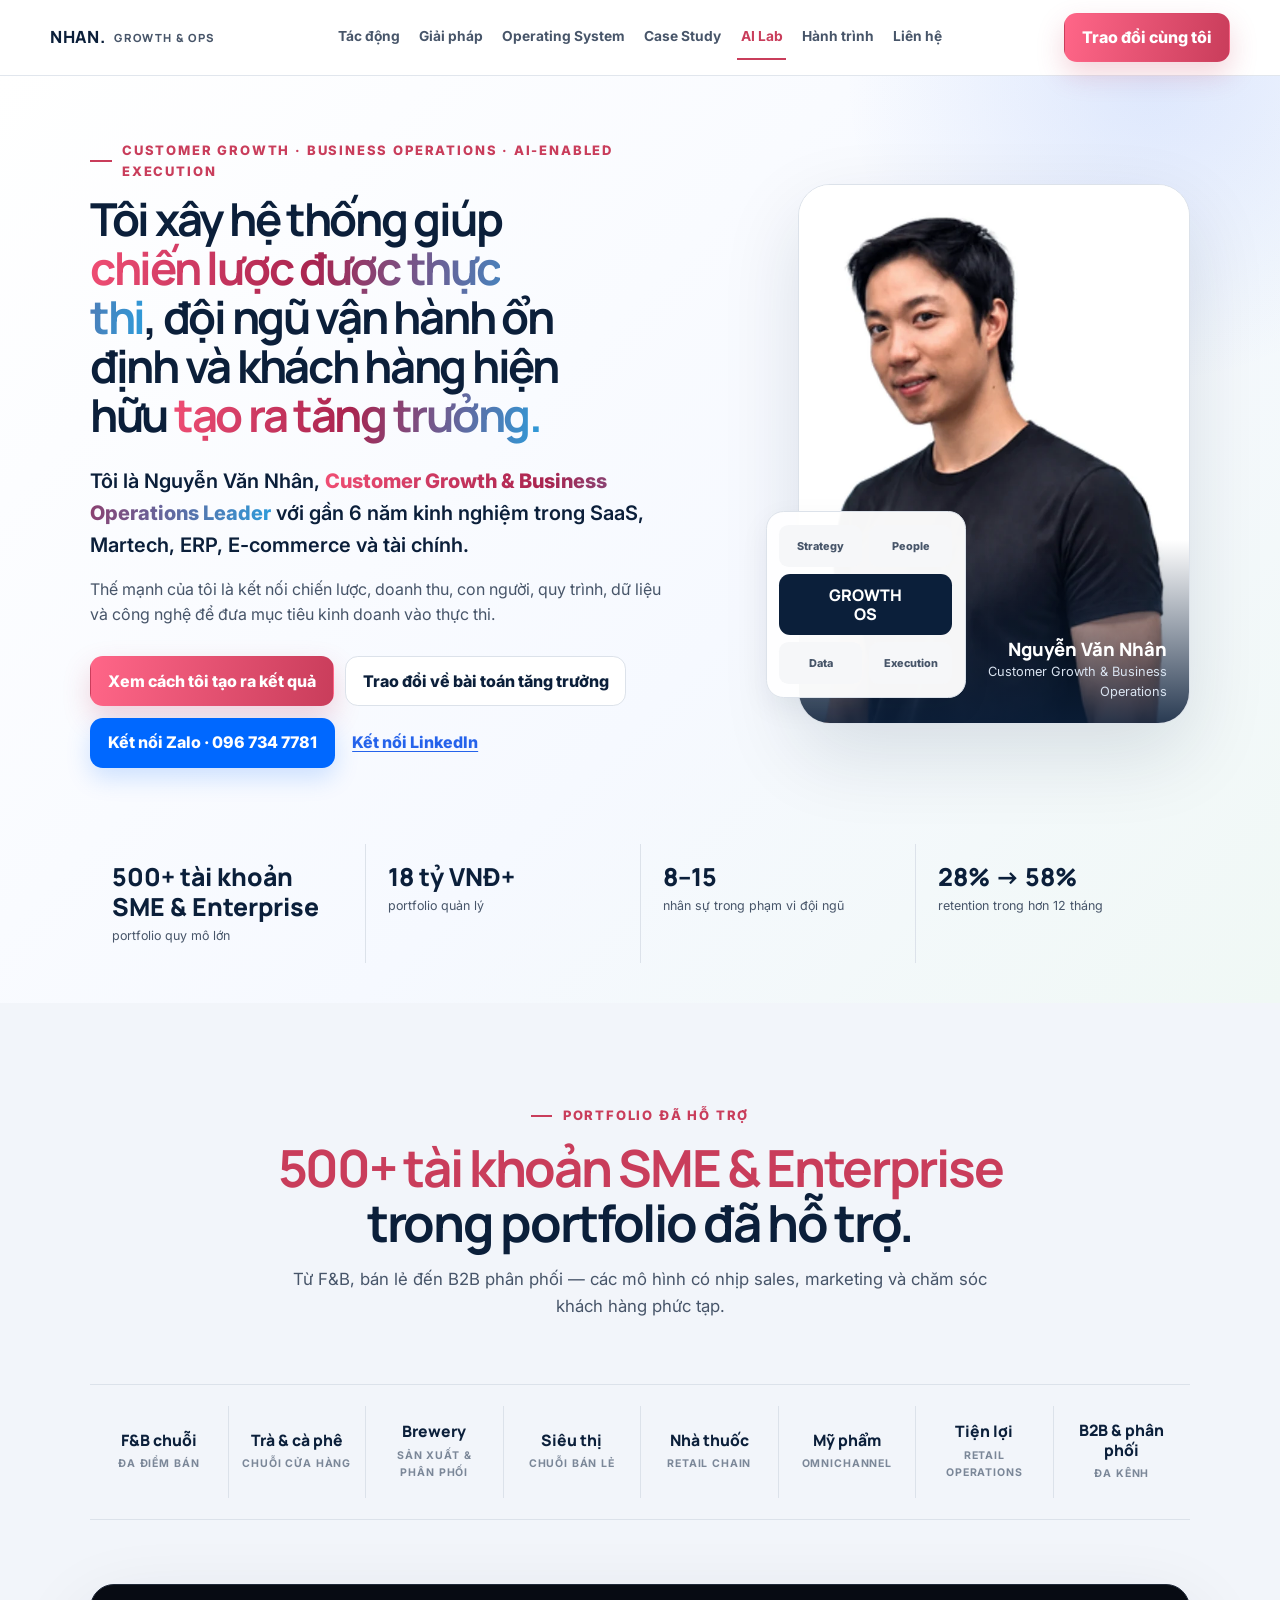
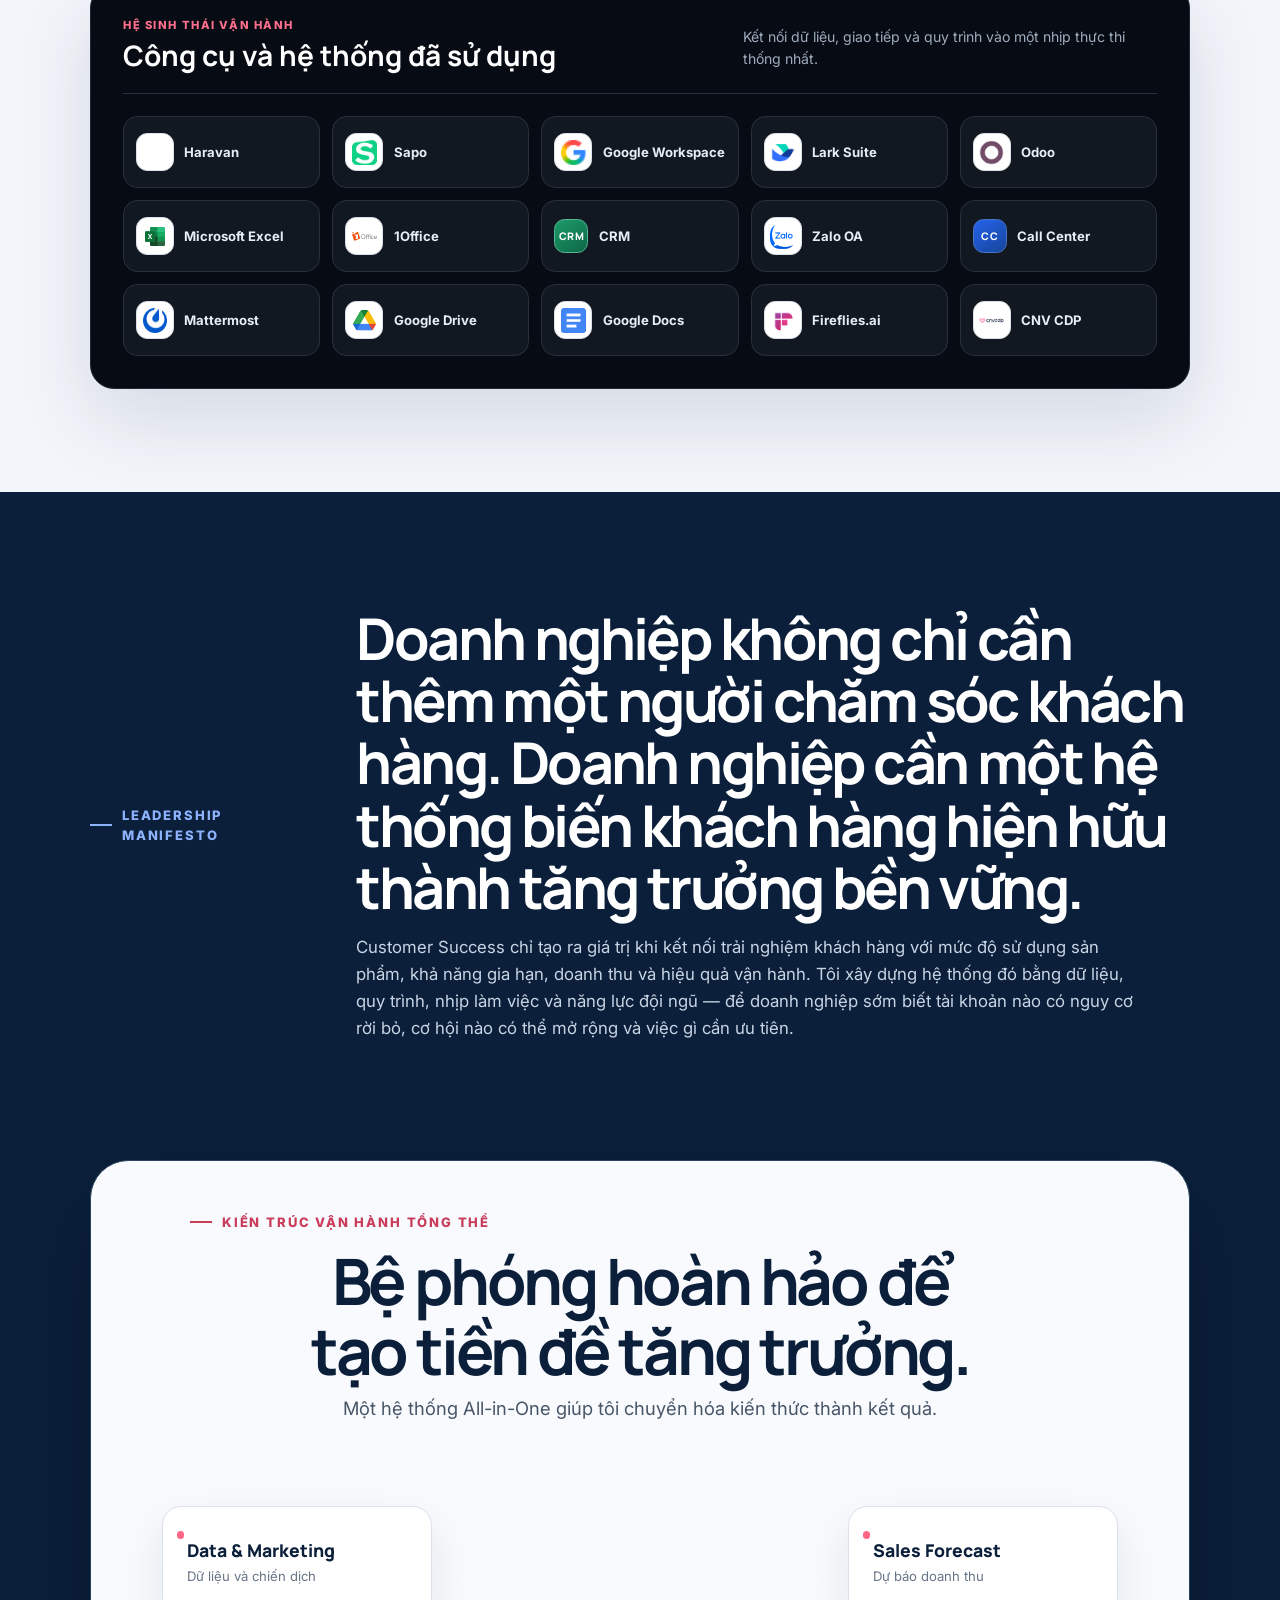
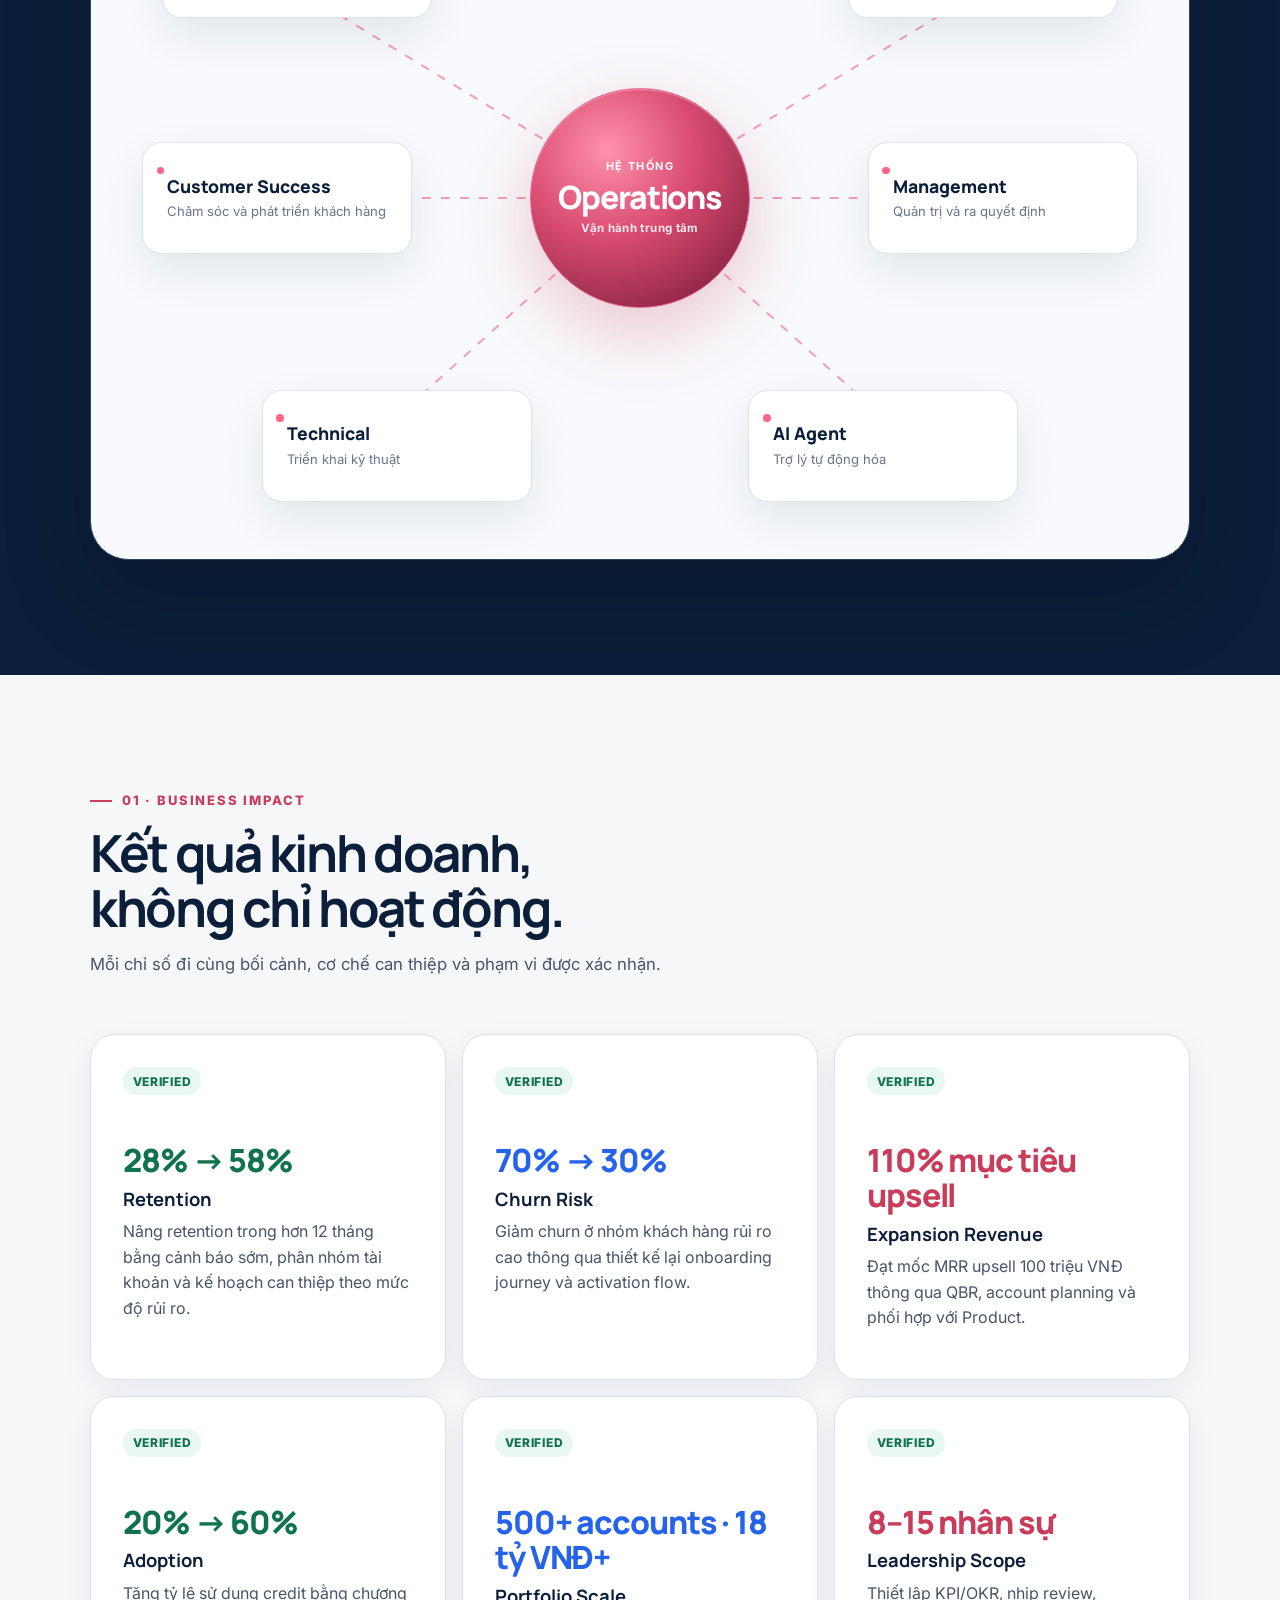
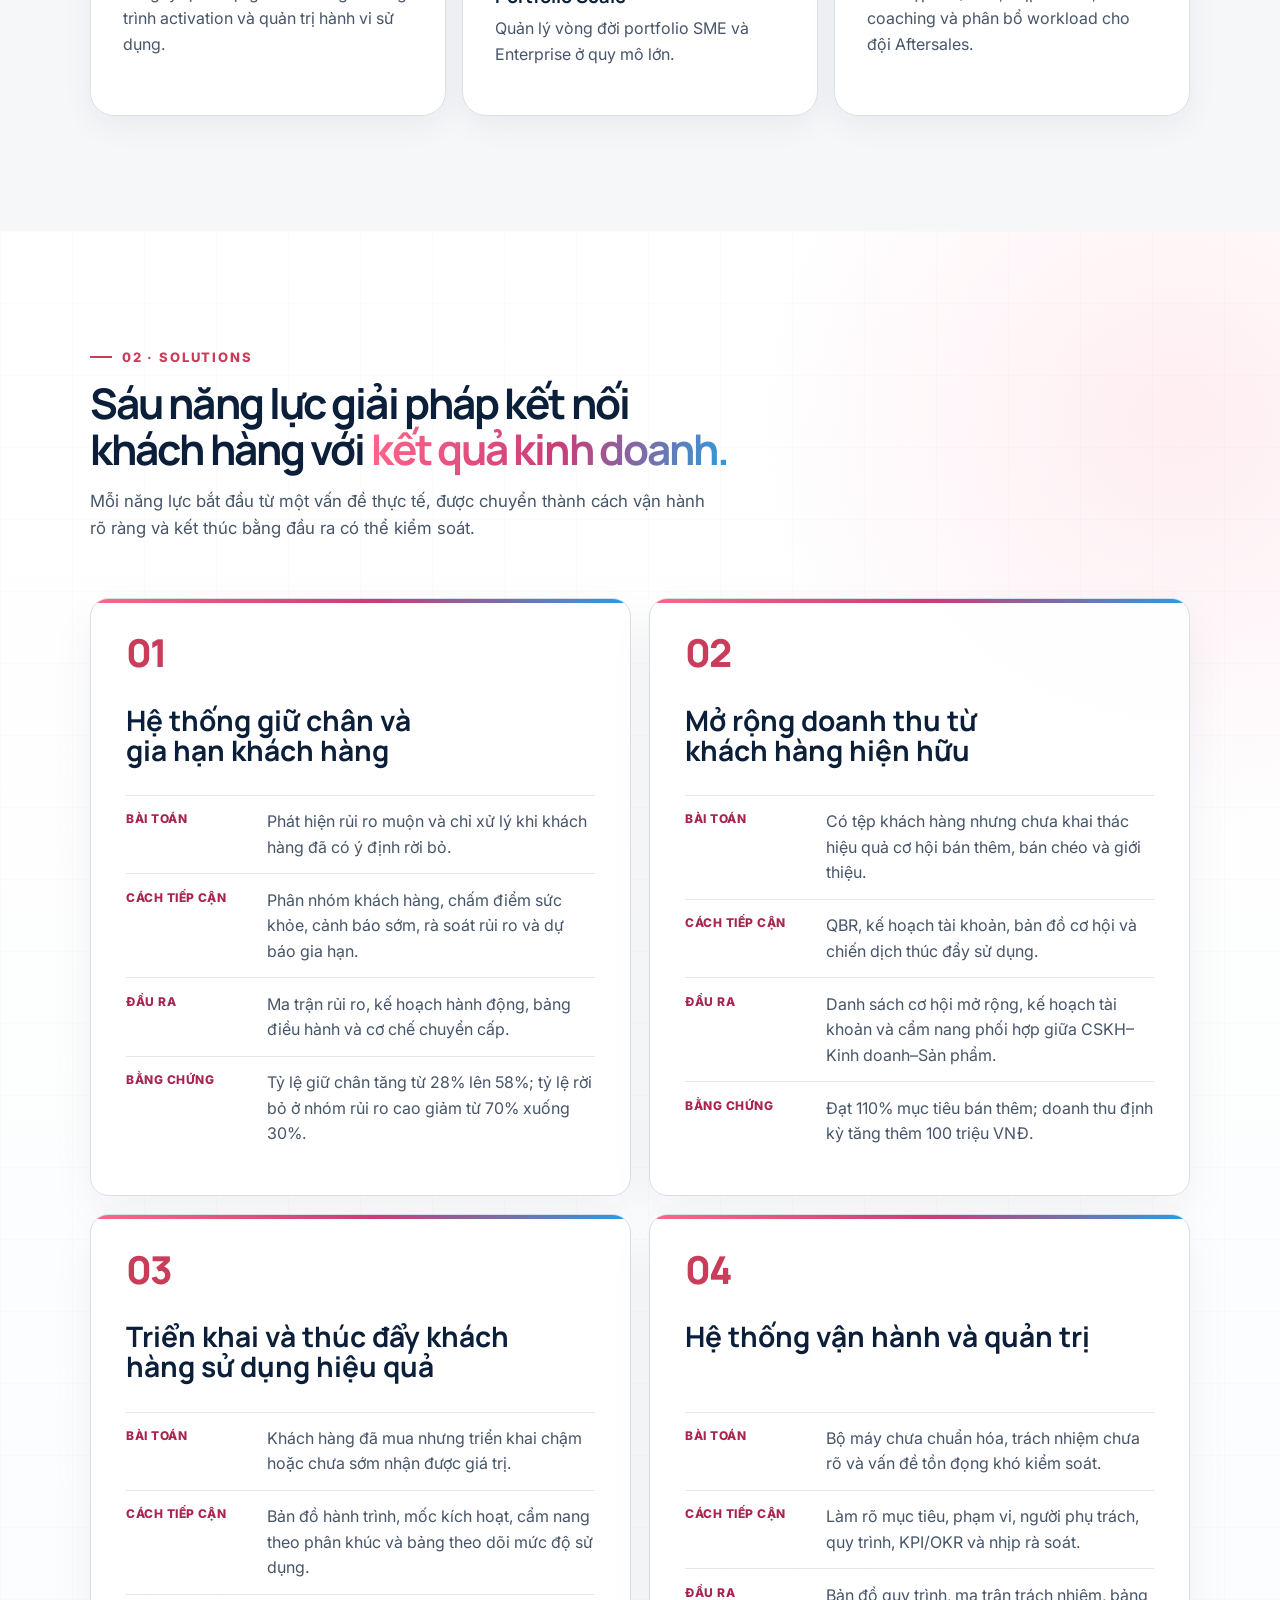
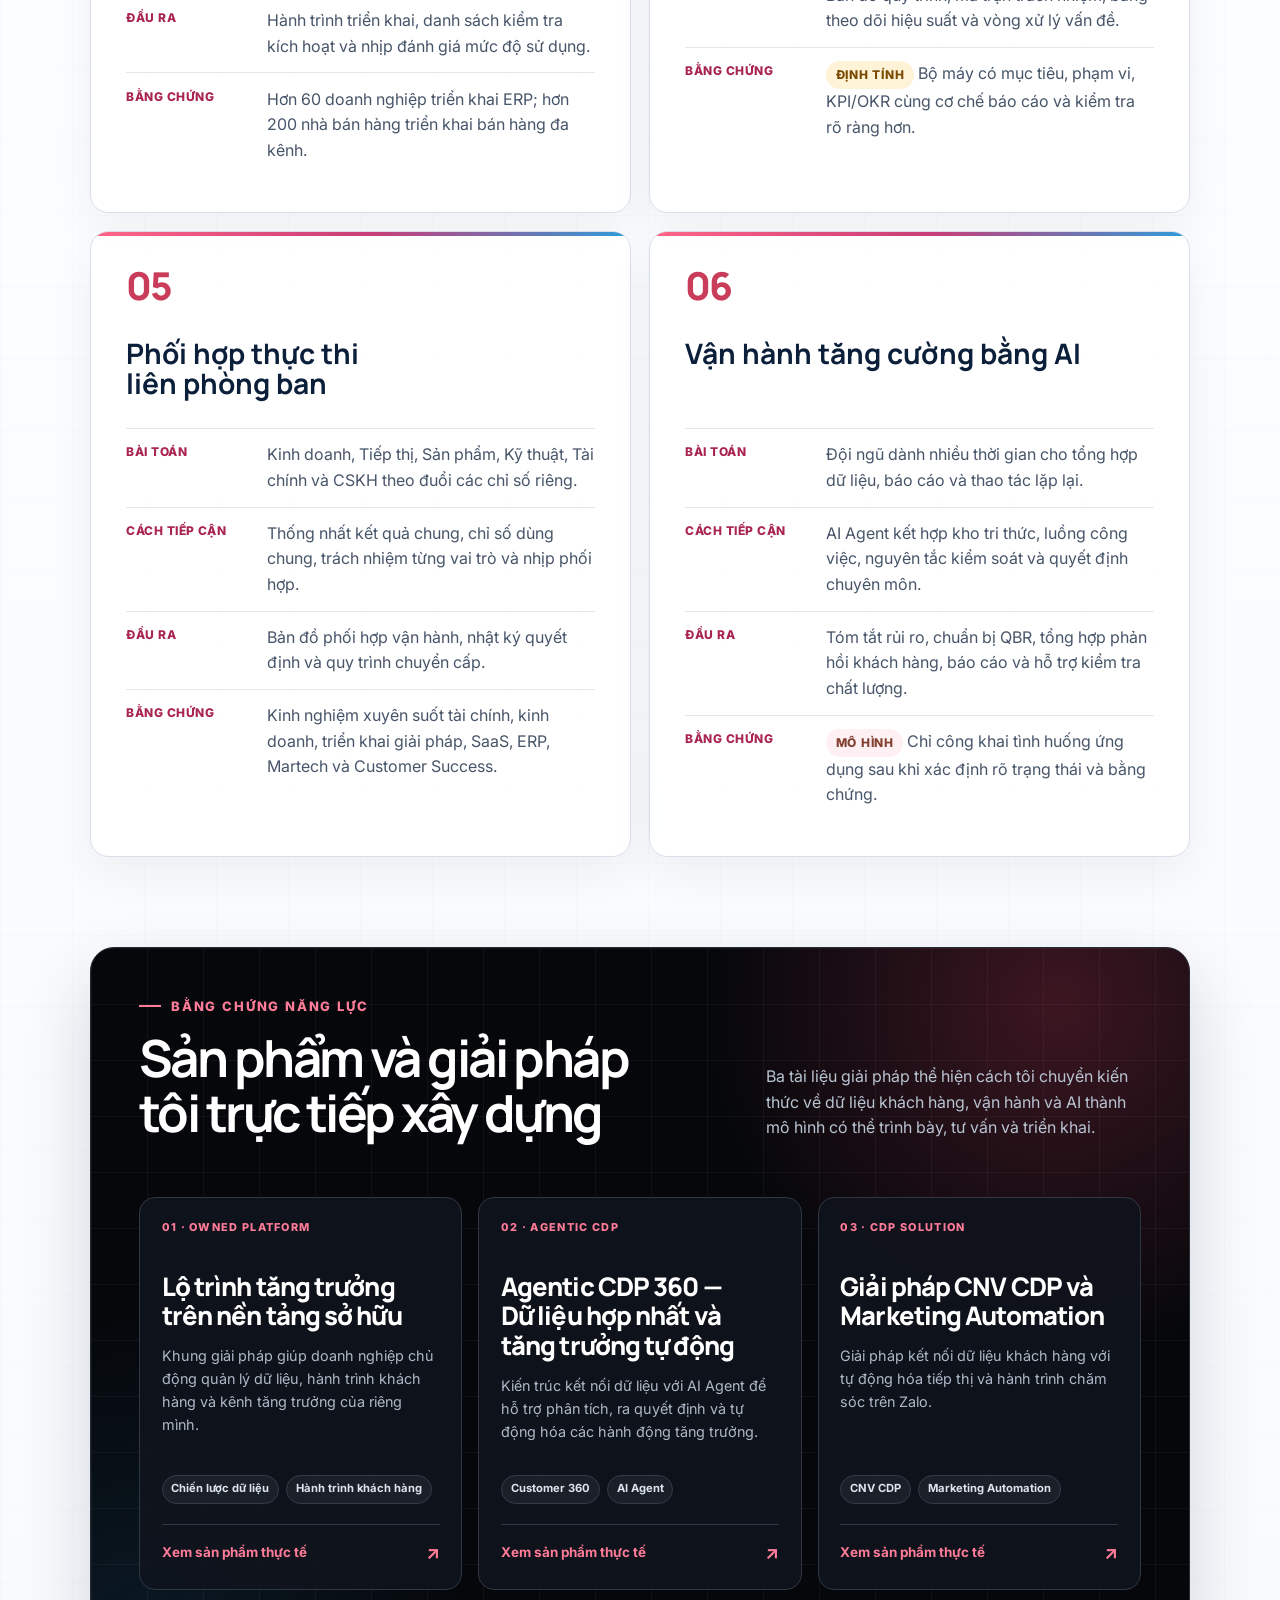
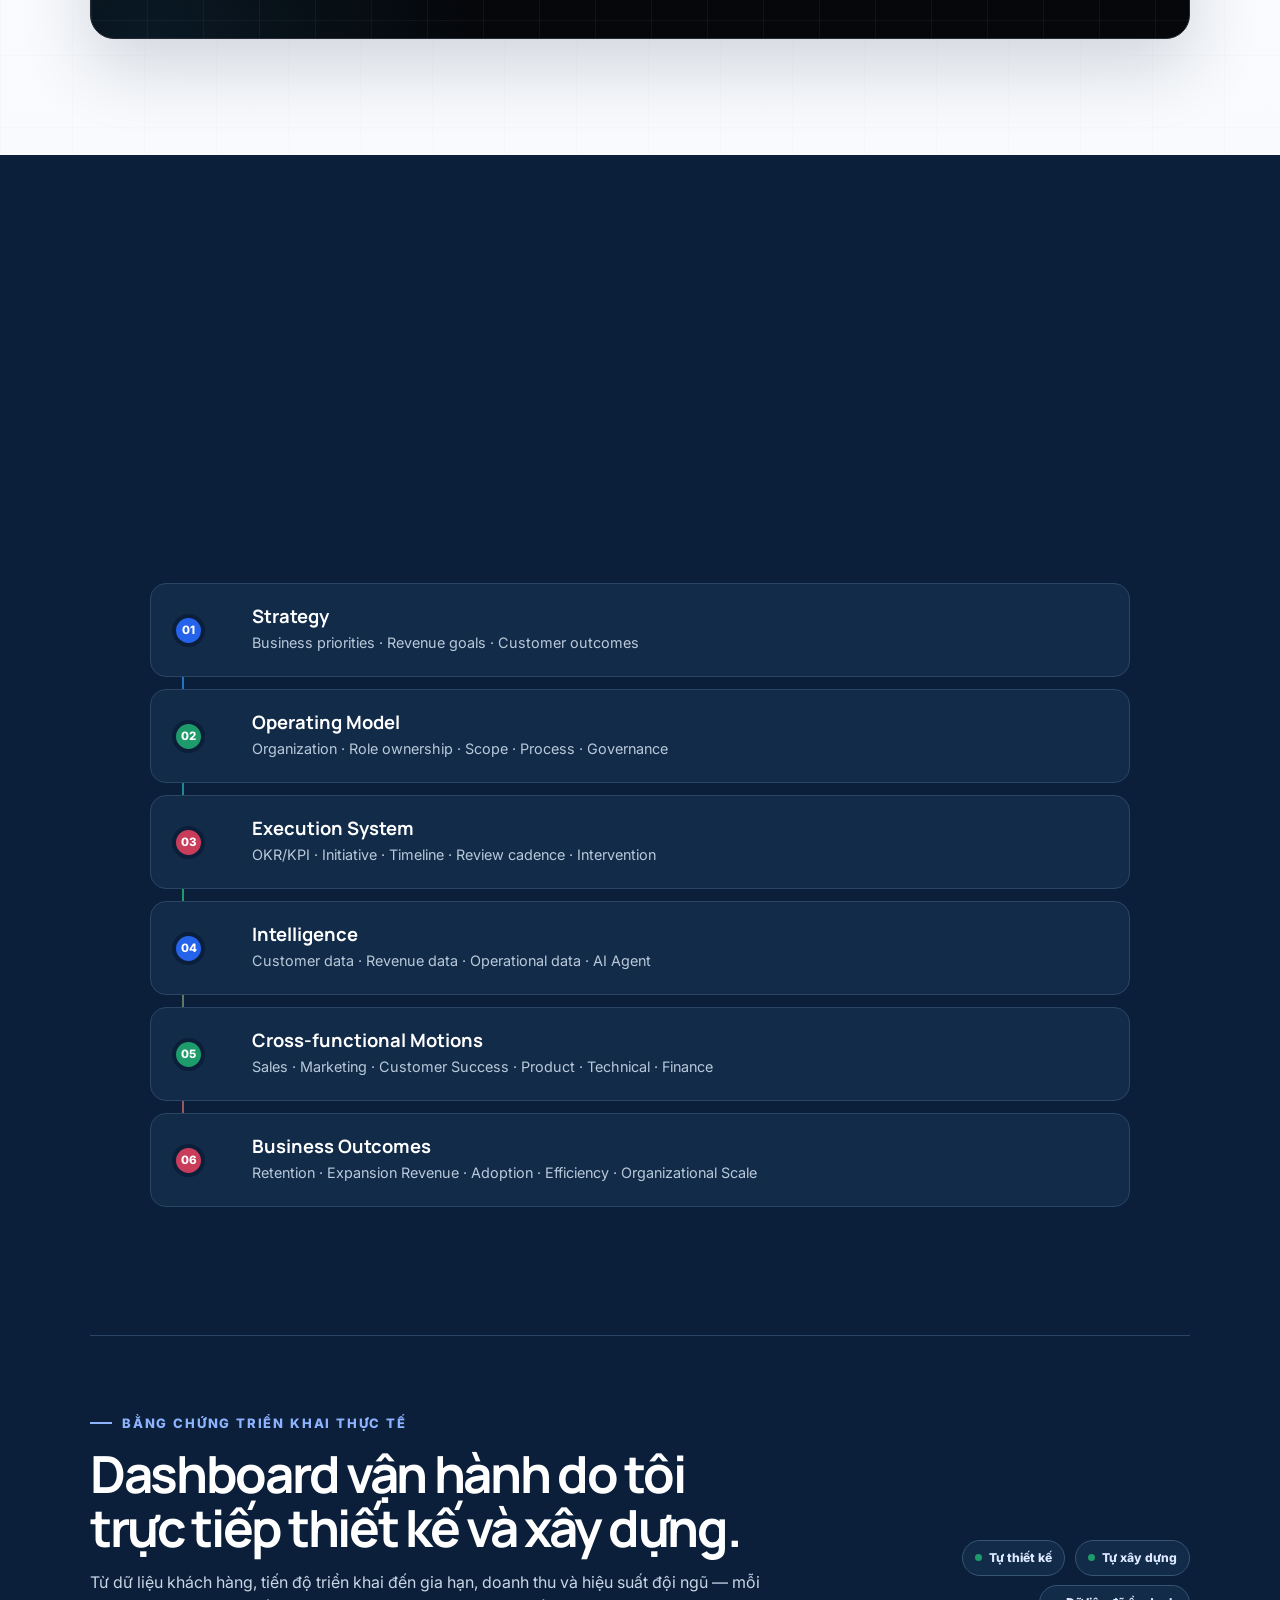
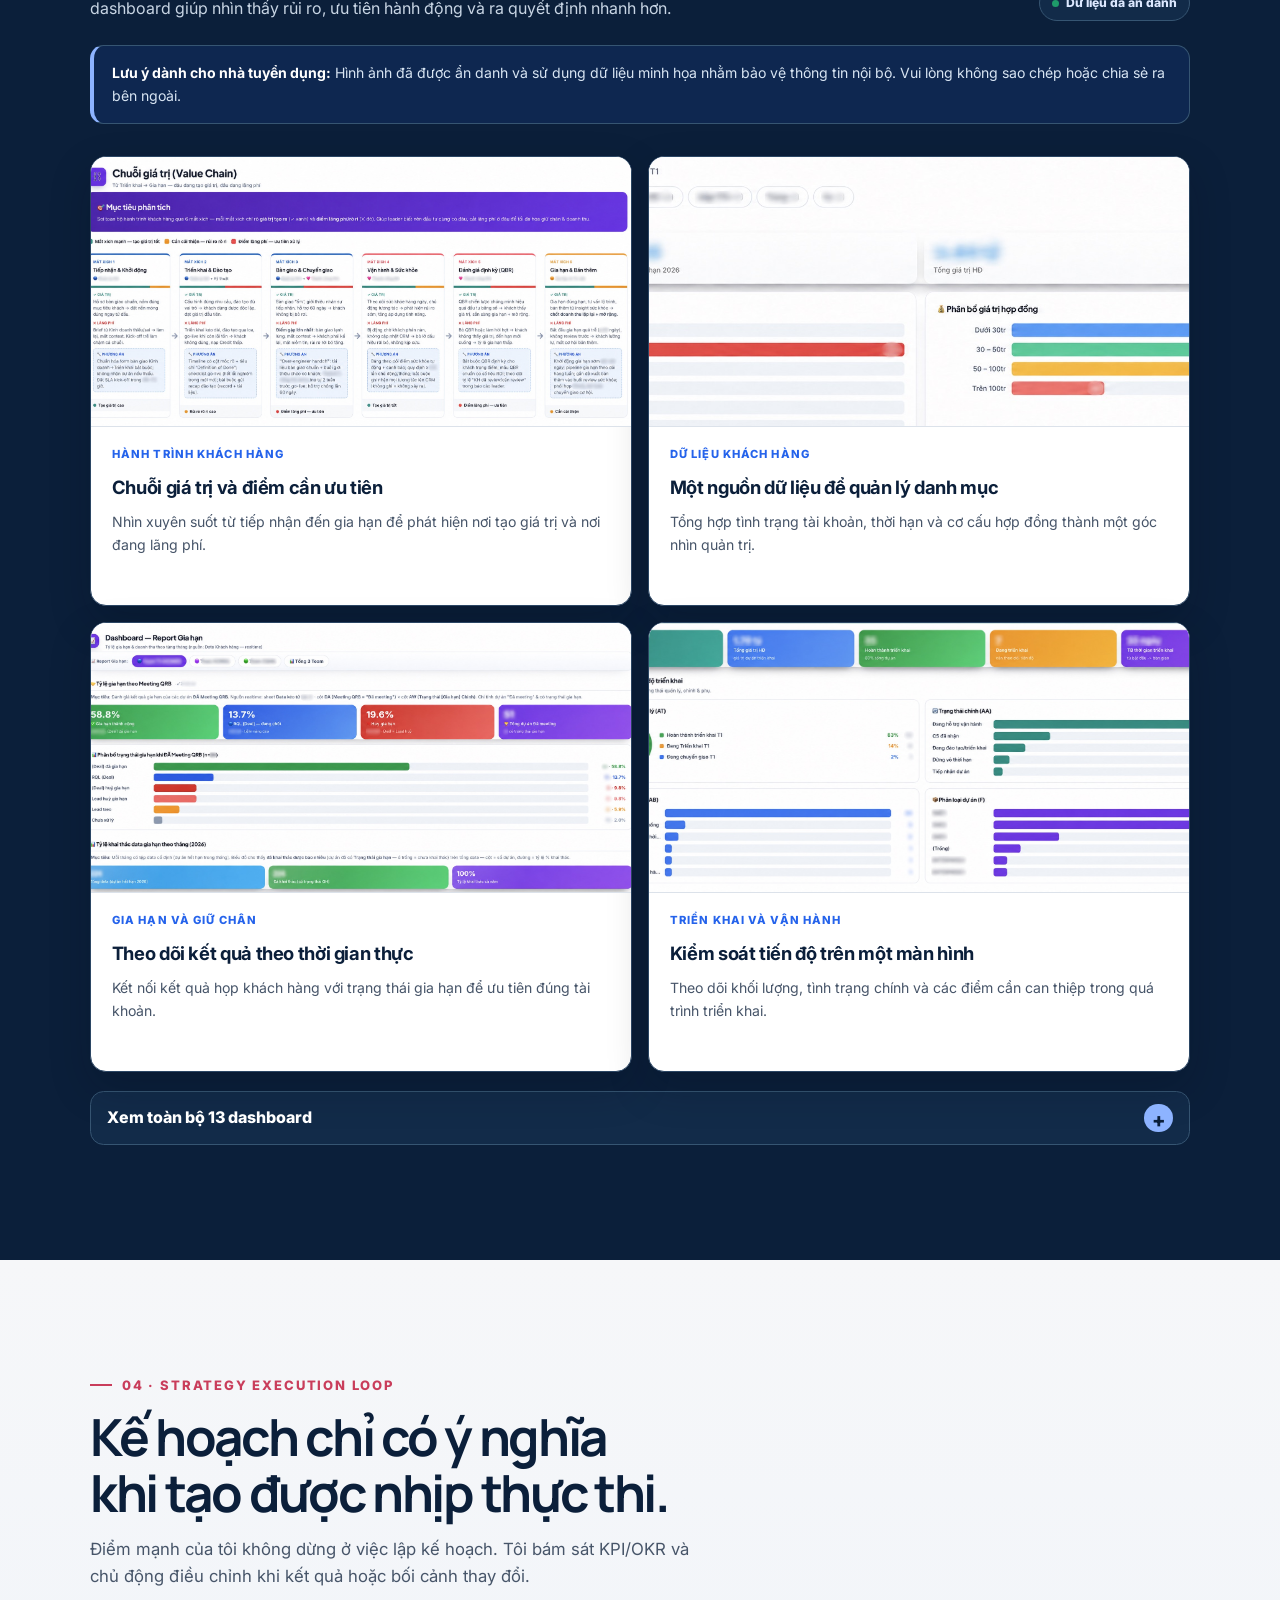
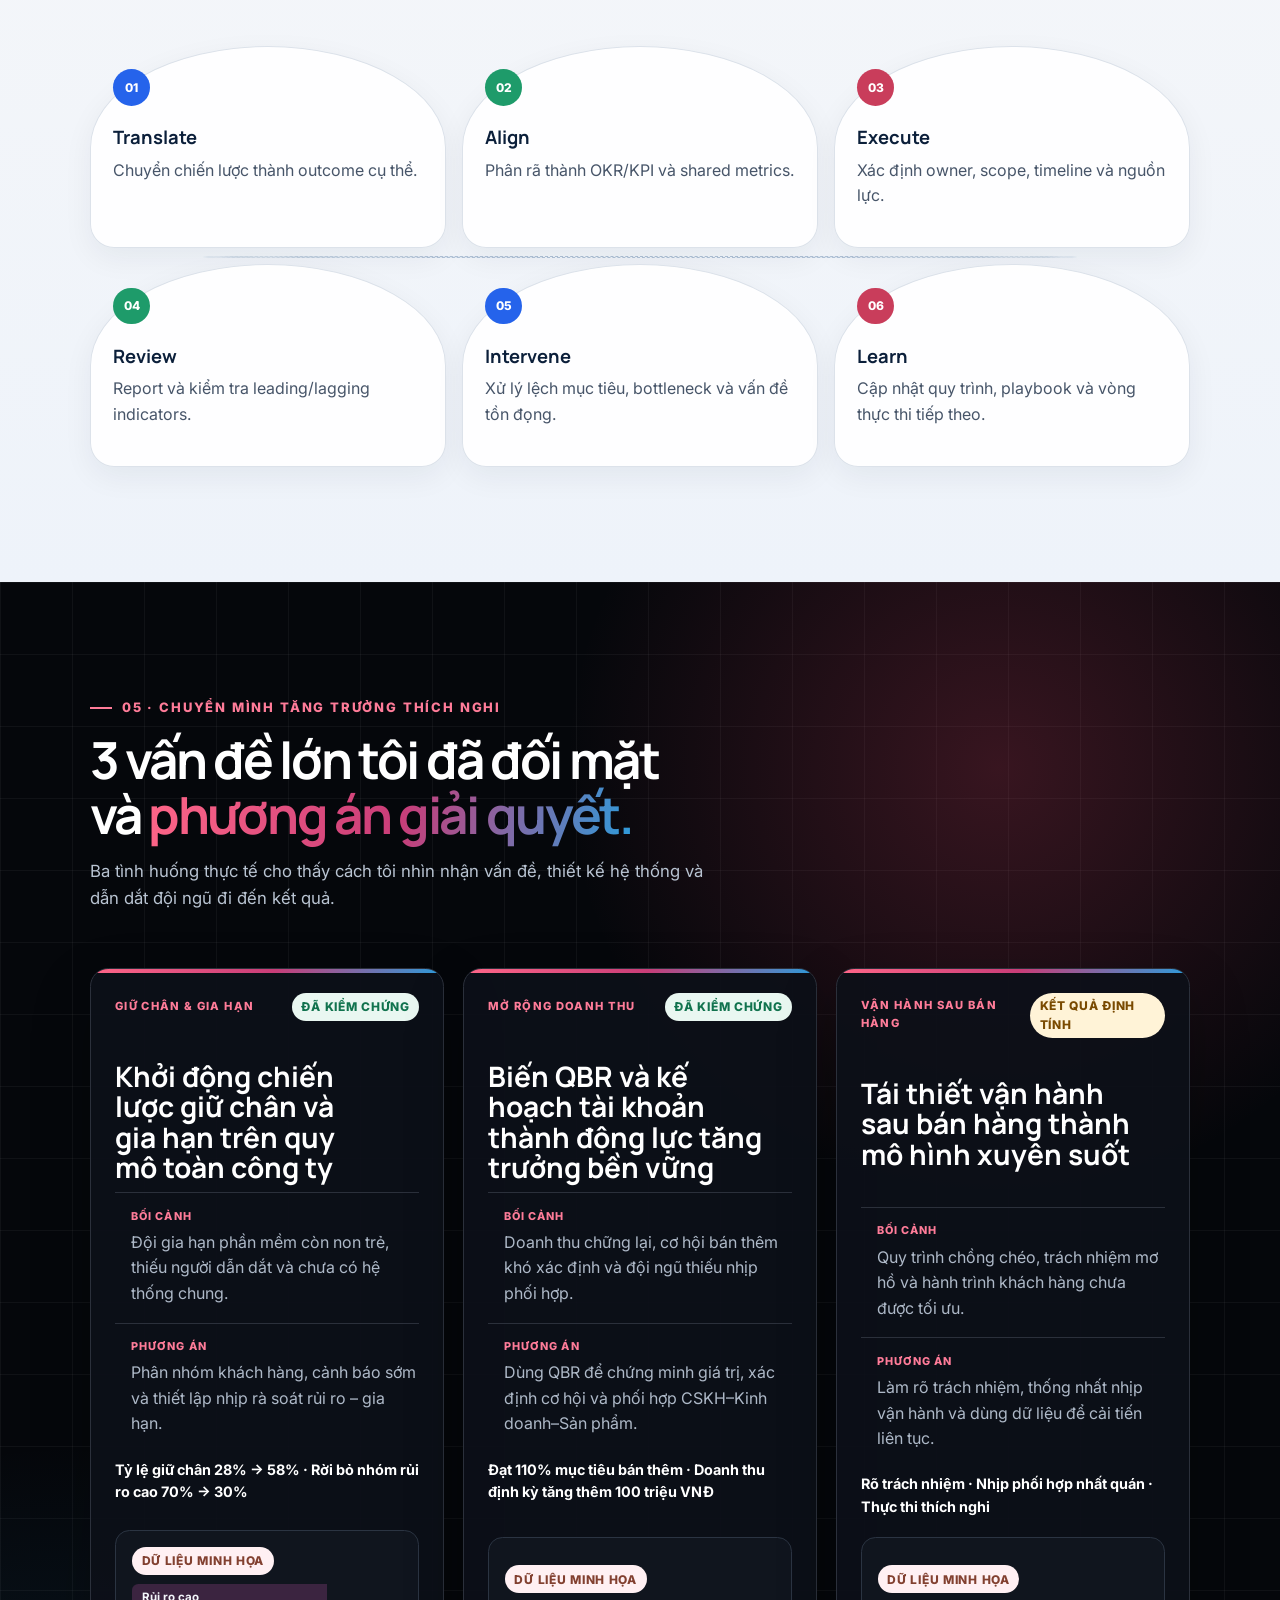
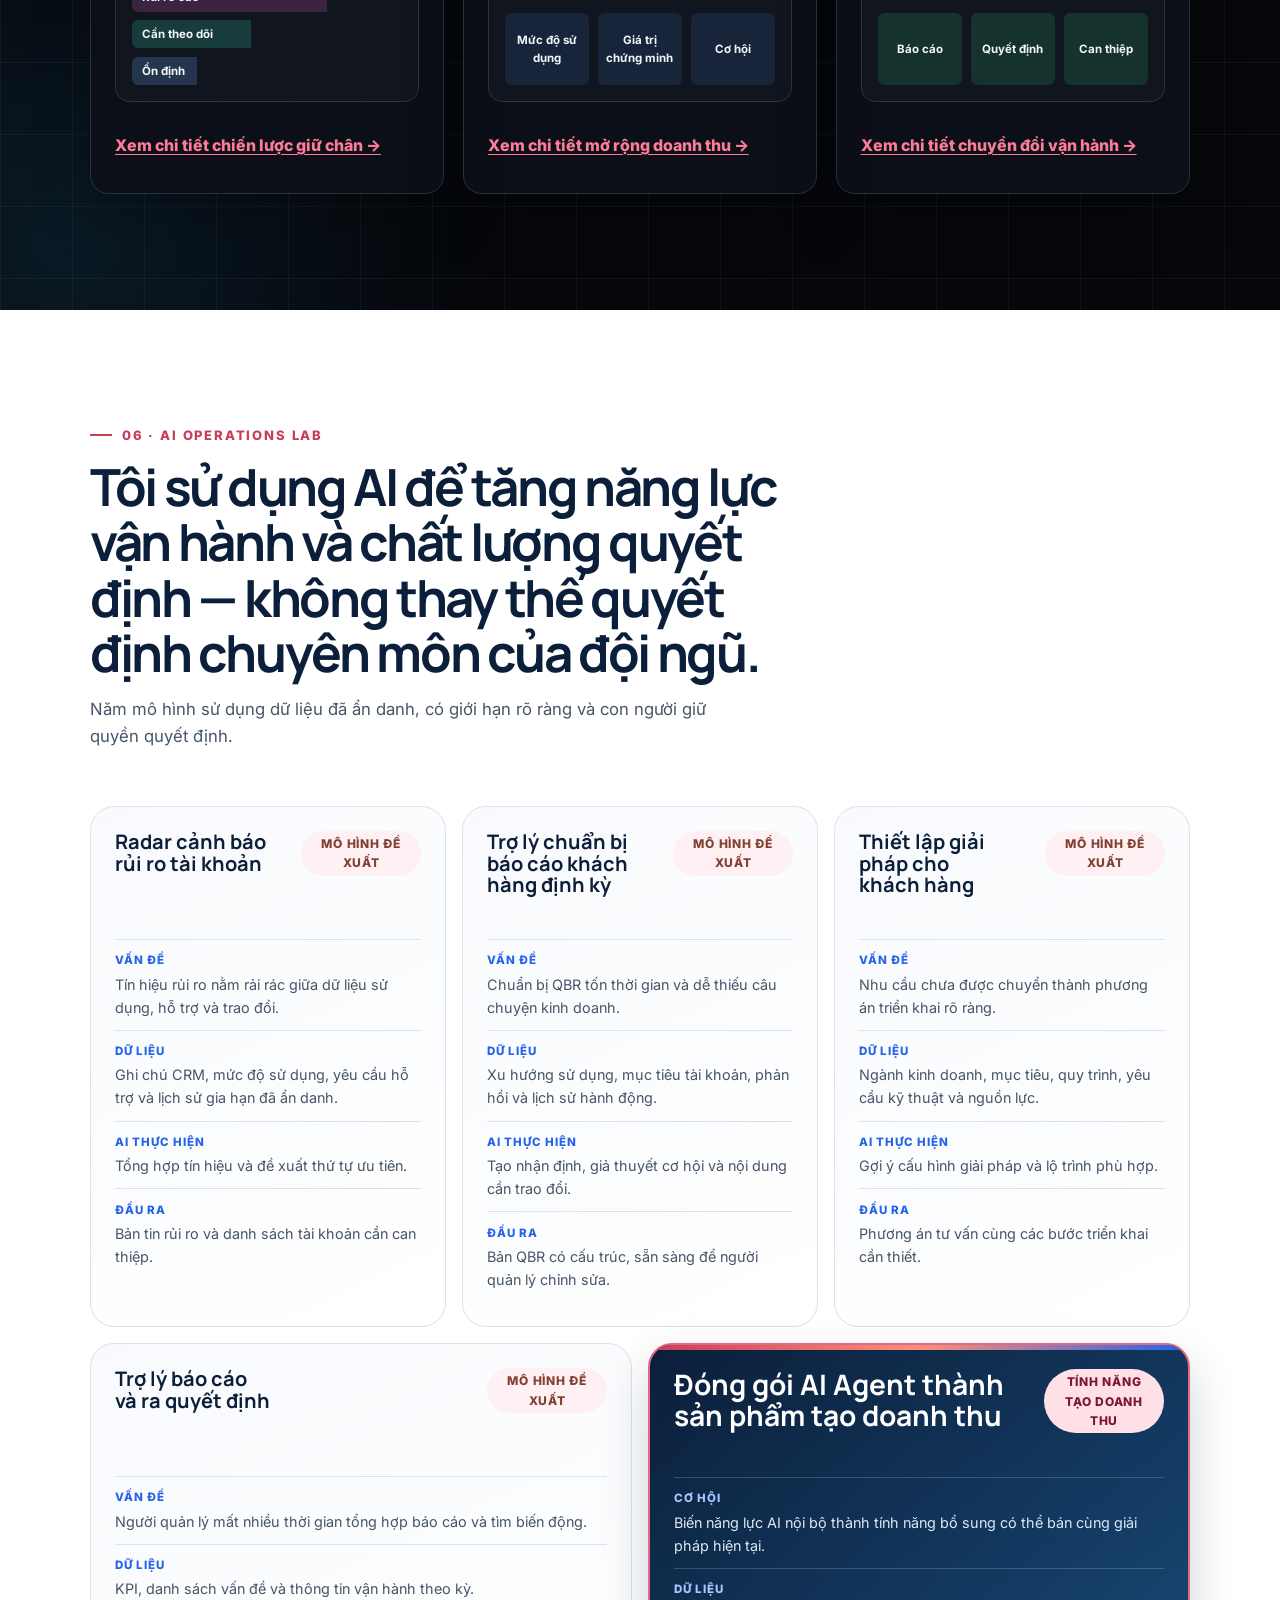
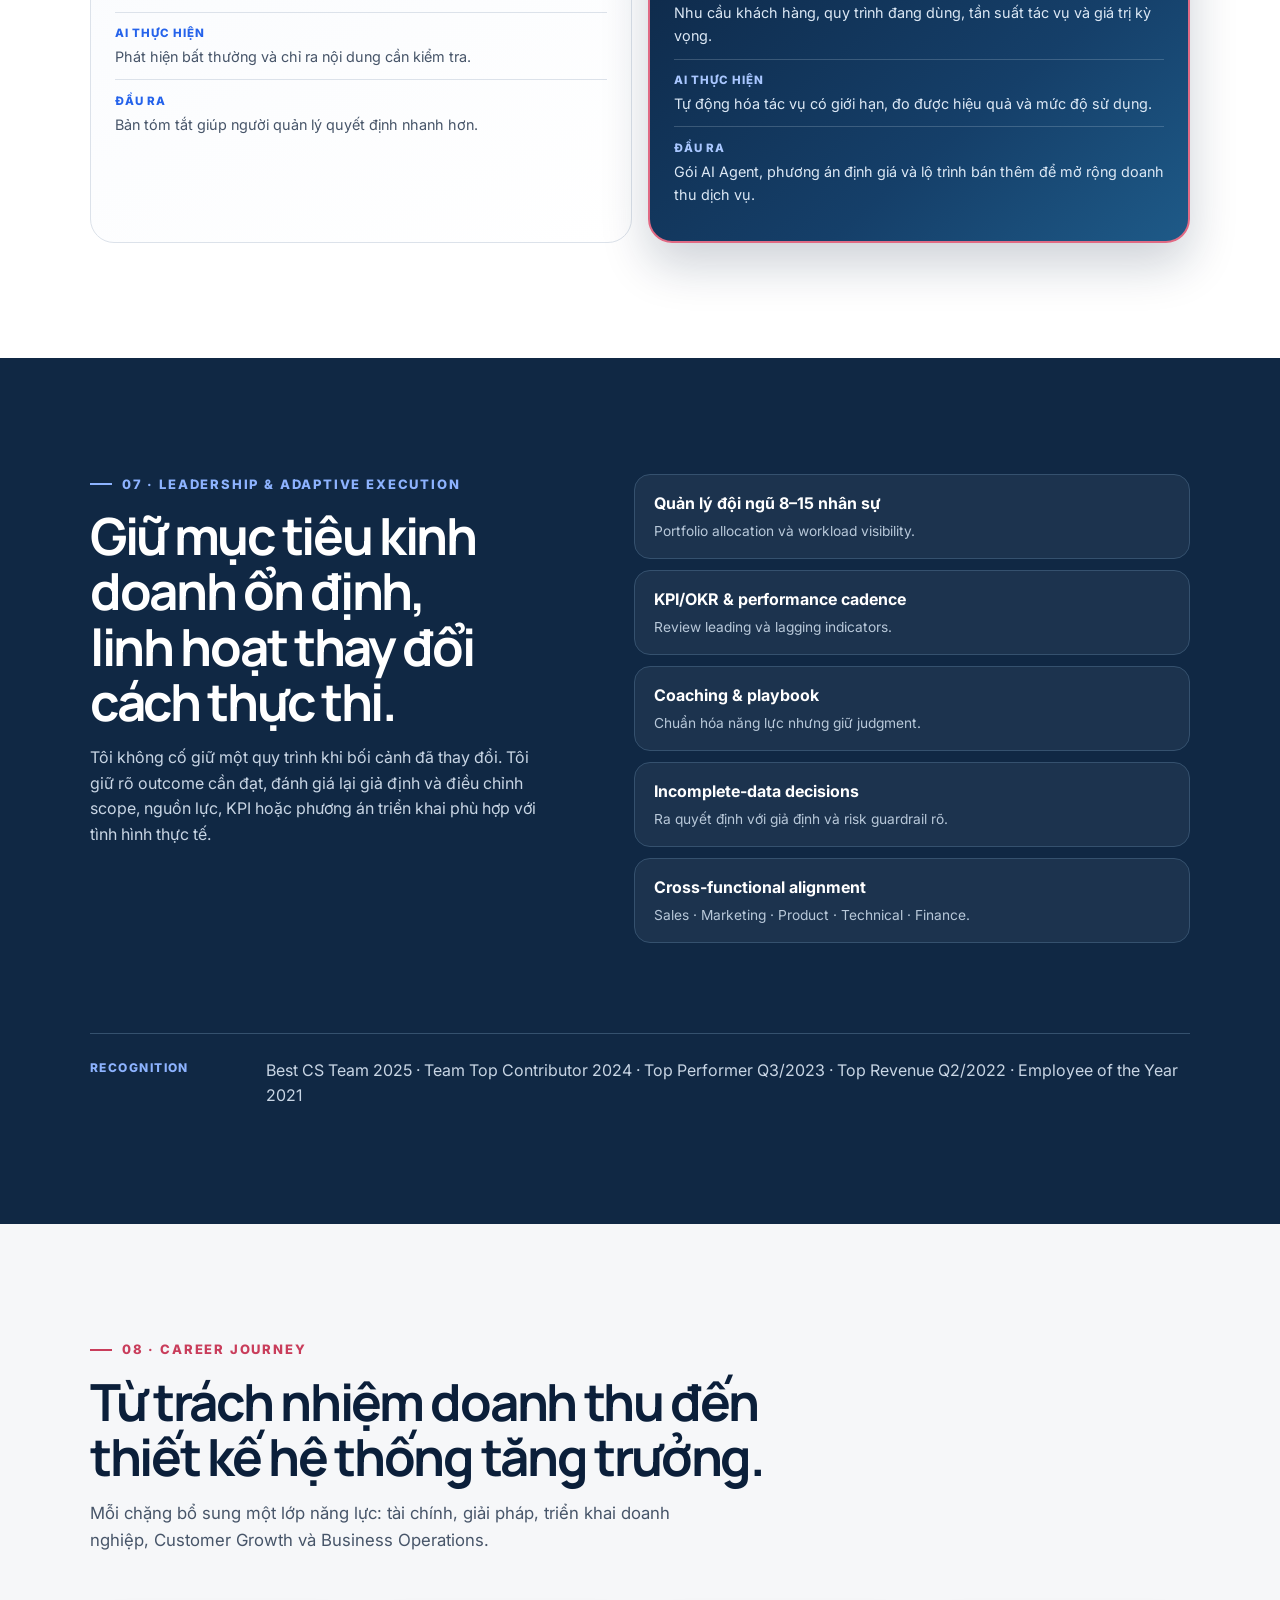
==== index.html @ acca244f "feat: add authored solution proof links" ====
<!doctype html>
<html lang="vi">
  <head>
    <meta charset="utf-8">
    <meta name="viewport" content="width=device-width, initial-scale=1">
    <meta name="description" content="Portfolio của Nguyễn Văn Nhân — Customer Growth &amp; Business Operations Leader với kinh nghiệm xây hệ thống retention, expansion revenue, Customer Success Operations và AI-enabled execution.">
    <link rel="canonical" href="/">
    <meta property="og:type" content="website">
    <meta property="og:locale" content="vi_VN">
    <meta property="og:title" content="Nguyễn Văn Nhân | Customer Growth &amp; Business Operations Leader">
    <meta property="og:description" content="Customer Growth, retention, expansion revenue, Business Operations và AI-enabled execution.">
    <meta property="og:url" content="/">
    <meta property="og:image" content="/assets/images/og-portfolio.png">
    <meta name="twitter:card" content="summary_large_image">
    <title>Nguyễn Văn Nhân | Customer Growth &amp; Business Operations Leader</title>
    <link rel="icon" href="assets/images/favicon.svg" type="image/svg+xml">
    <link rel="stylesheet" href="assets/css/styles.css">
  </head>
  <body>
    <a class="skip-link" href="#main-content">Bỏ qua điều hướng</a>
    <header class="site-header">
      <a class="wordmark" href="#hero" aria-label="Nguyễn Văn Nhân — về đầu trang">NHAN.<span>GROWTH &amp; OPS</span></a>
      <details class="nav-disclosure" open data-nav-disclosure>
        <summary data-menu-toggle>Menu</summary>
        <nav id="primary-navigation" data-primary-nav aria-label="Điều hướng chính">
          <a data-section-link href="#impact">Tác động</a>
          <a data-section-link href="#solutions">Giải pháp</a>
          <a data-section-link href="#operating-system">Operating System</a>
          <a data-section-link href="#case-studies">Case Study</a>
          <a data-section-link href="#ai-lab">AI Lab</a>
          <a data-section-link href="#experience">Hành trình</a>
          <a data-section-link href="#contact">Liên hệ</a>
        </nav>
      </details>
      <a class="header-cta" href="#contact">Trao đổi cùng tôi</a>
    </header>

    <main id="main-content">
      <section id="hero" class="hero" aria-labelledby="hero-title">
        <div class="section-shell hero-grid">
          <div class="hero-copy">
            <p class="eyebrow">CUSTOMER GROWTH · BUSINESS OPERATIONS · AI-ENABLED EXECUTION</p>
            <h1 id="hero-title">Tôi xây hệ thống giúp <span class="hero-gradient">chiến lược được thực thi</span>, đội ngũ vận hành ổn định và khách hàng hiện hữu <span class="hero-gradient">tạo ra tăng trưởng.</span></h1>
            <p class="hero-lede">Tôi là Nguyễn Văn Nhân, <span class="hero-gradient">Customer Growth &amp; Business Operations Leader</span> với gần 6 năm kinh nghiệm trong SaaS, Martech, ERP, E-commerce và tài chính.</p>
            <p>Thế mạnh của tôi là kết nối chiến lược, doanh thu, con người, quy trình, dữ liệu và công nghệ để đưa mục tiêu kinh doanh vào thực thi.</p>
            <div class="hero-actions" aria-label="Hành động chính">
              <a class="button button-primary" href="#impact">Xem cách tôi tạo ra kết quả</a>
              <a class="button button-secondary" href="#contact">Trao đổi về bài toán tăng trưởng</a>
              <a class="button button-zalo" href="https://zalo.me/0967347781">Kết nối Zalo · 096 734 7781</a>
              <a class="text-link" href="https://www.linkedin.com/in/nguyenvannhan/">Kết nối LinkedIn</a>
            </div>
          </div>
          <div class="hero-visual">
            <div class="portrait-frame">
              <img src="assets/images/nguyen-van-nhan.webp" width="720" height="900" alt="Nguyễn Văn Nhân, Customer Growth &amp; Business Operations Leader">
              <p><strong>Nguyễn Văn Nhân</strong><span>Customer Growth &amp; Business Operations</span></p>
            </div>
            <div class="hero-model" role="img" aria-label="Mô hình kết nối chiến lược, con người, dữ liệu và tăng trưởng">
              <span>Strategy</span><span>People</span><strong>GROWTH<br>OS</strong><span>Data</span><span>Execution</span>
            </div>
          </div>
        </div>
        <div class="proof-strip section-shell" aria-label="Quy mô và kết quả nổi bật">
          <p><strong>500+ tài khoản SME &amp; Enterprise</strong><span>portfolio quy mô lớn</span></p>
          <p><strong>18 tỷ VNĐ+</strong><span>portfolio quản lý</span></p>
          <p><strong>8–15</strong><span>nhân sự trong phạm vi đội ngũ</span></p>
          <p><strong>28% → 58%</strong><span>retention trong hơn 12 tháng</span></p>
        </div>
      </section>

      <section class="client-ecosystem" aria-labelledby="client-ecosystem-title">
        <div class="section-shell">
          <div class="client-proof reveal">
            <p class="eyebrow">PORTFOLIO ĐÃ HỖ TRỢ</p>
            <h2 id="client-ecosystem-title"><span>500+ tài khoản SME &amp; Enterprise</span> trong portfolio đã hỗ trợ.</h2>
            <p class="client-proof-copy">Từ F&amp;B, bán lẻ đến B2B phân phối — các mô hình có nhịp sales, marketing và chăm sóc khách hàng phức tạp.</p>
            <ul class="client-segments" aria-label="Các nhóm ngành trong phạm vi portfolio">
              <li class="client-segment"><strong>F&amp;B chuỗi</strong><span>Đa điểm bán</span></li>
              <li class="client-segment"><strong>Trà &amp; cà phê</strong><span>Chuỗi cửa hàng</span></li>
              <li class="client-segment"><strong>Brewery</strong><span>Sản xuất &amp; phân phối</span></li>
              <li class="client-segment"><strong>Siêu thị</strong><span>Chuỗi bán lẻ</span></li>
              <li class="client-segment"><strong>Nhà thuốc</strong><span>Retail chain</span></li>
              <li class="client-segment"><strong>Mỹ phẩm</strong><span>Omnichannel</span></li>
              <li class="client-segment"><strong>Tiện lợi</strong><span>Retail operations</span></li>
              <li class="client-segment"><strong>B2B &amp; phân phối</strong><span>Đa kênh</span></li>
            </ul>
          </div>

          <div class="tool-ecosystem reveal" aria-labelledby="tool-ecosystem-title">
            <div class="tool-heading">
              <div>
                <p class="tool-eyebrow">HỆ SINH THÁI VẬN HÀNH</p>
                <h3 id="tool-ecosystem-title">Công cụ và hệ thống đã sử dụng</h3>
              </div>
              <p>Kết nối dữ liệu, giao tiếp và quy trình vào một nhịp thực thi thống nhất.</p>
            </div>
            <ul class="tool-grid" aria-label="Danh sách công cụ và hệ thống">
              <li class="tool-card"><span class="tool-logo-frame"><img class="tool-logo" src="assets/images/logo-haravan.png" width="194" height="45" loading="lazy" alt="Logo Haravan"></span><strong>Haravan</strong></li>
              <li class="tool-card"><span class="tool-logo-frame"><img class="tool-logo" src="assets/images/tool-sapo.png" width="128" height="128" loading="lazy" alt="Logo Sapo"></span><strong>Sapo</strong></li>
              <li class="tool-card"><span class="tool-logo-frame"><img class="tool-logo" src="assets/images/tool-google-workspace.png" width="20" height="20" loading="lazy" alt="Logo Google Workspace"></span><strong>Google Workspace</strong></li>
              <li class="tool-card"><span class="tool-logo-frame"><img class="tool-logo" src="assets/images/tool-lark.png" width="128" height="128" loading="lazy" alt="Logo Lark Suite"></span><strong>Lark Suite</strong></li>
              <li class="tool-card"><span class="tool-logo-frame"><img class="tool-logo" src="assets/images/tool-odoo.png" width="32" height="32" loading="lazy" alt="Logo Odoo"></span><strong>Odoo</strong></li>
              <li class="tool-card"><span class="tool-logo-frame"><img class="tool-logo" src="assets/images/tool-excel.png" width="96" height="96" loading="lazy" alt="Logo Microsoft Excel"></span><strong>Microsoft Excel</strong></li>
              <li class="tool-card"><span class="tool-logo-frame"><img class="tool-logo" src="assets/images/logo-1office.svg" width="777" height="260" loading="lazy" alt="Logo 1Office"></span><strong>1Office</strong></li>
              <li class="tool-card"><span class="tool-mark" aria-hidden="true">CRM</span><strong>CRM</strong></li>
              <li class="tool-card"><span class="tool-logo-frame"><img class="tool-logo" src="assets/images/tool-zalo.png" width="96" height="96" loading="lazy" alt="Logo Zalo OA"></span><strong>Zalo OA</strong></li>
              <li class="tool-card"><span class="tool-mark" aria-hidden="true">CC</span><strong>Call Center</strong></li>
              <li class="tool-card"><span class="tool-logo-frame"><img class="tool-logo" src="assets/images/tool-mattermost.png" width="24" height="24" loading="lazy" alt="Logo Mattermost"></span><strong>Mattermost</strong></li>
              <li class="tool-card"><span class="tool-logo-frame"><img class="tool-logo" src="assets/images/tool-google-drive.png" width="96" height="96" loading="lazy" alt="Logo Google Drive"></span><strong>Google Drive</strong></li>
              <li class="tool-card"><span class="tool-logo-frame"><img class="tool-logo" src="assets/images/tool-google-docs.png" width="32" height="32" loading="lazy" alt="Logo Google Docs"></span><strong>Google Docs</strong></li>
              <li class="tool-card"><span class="tool-logo-frame"><img class="tool-logo" src="assets/images/tool-fireflies.png" width="128" height="128" loading="lazy" alt="Logo Fireflies.ai"></span><strong>Fireflies.ai</strong></li>
              <li class="tool-card"><span class="tool-logo-frame"><img class="tool-logo" src="assets/images/logo-cnv-cdp.png" width="1024" height="239" loading="lazy" alt="Logo CNV CDP"></span><strong>CNV CDP</strong></li>
            </ul>
          </div>
        </div>
      </section>

      <section id="manifesto" class="manifesto" aria-labelledby="manifesto-title">
        <div class="section-shell manifesto-grid reveal">
          <p class="eyebrow">LEADERSHIP MANIFESTO</p>
          <div>
            <h2 id="manifesto-title">Doanh nghiệp không chỉ cần thêm một người chăm sóc khách hàng. Doanh nghiệp cần một hệ thống biến khách hàng hiện hữu thành tăng trưởng bền vững.</h2>
            <p>Customer Success chỉ tạo ra giá trị khi kết nối trải nghiệm khách hàng với mức độ sử dụng sản phẩm, khả năng gia hạn, doanh thu và hiệu quả vận hành. Tôi xây dựng hệ thống đó bằng dữ liệu, quy trình, nhịp làm việc và năng lực đội ngũ — để doanh nghiệp sớm biết tài khoản nào có nguy cơ rời bỏ, cơ hội nào có thể mở rộng và việc gì cần ưu tiên.</p>
          </div>
        </div>

        <div class="section-shell">
          <div class="operations-architecture reveal" aria-labelledby="operations-architecture-title">
            <div class="operations-intro">
              <p class="eyebrow">KIẾN TRÚC VẬN HÀNH TỔNG THỂ</p>
              <h3 id="operations-architecture-title">Bệ phóng hoàn hảo để tạo tiền đề tăng trưởng.</h3>
              <p>Một hệ thống All-in-One giúp tôi chuyển hóa kiến thức thành kết quả.</p>
            </div>

            <div class="operations-map" role="group" aria-label="Operations kết nối sáu nhóm năng lực vận hành">
              <svg class="operations-connectors" viewBox="0 0 1000 620" preserveAspectRatio="none" aria-hidden="true" focusable="false">
                <line x1="500" y1="310" x2="170" y2="110"></line>
                <line x1="500" y1="310" x2="830" y2="110"></line>
                <line x1="500" y1="310" x2="145" y2="310"></line>
                <line x1="500" y1="310" x2="855" y2="310"></line>
                <line x1="500" y1="310" x2="255" y2="530"></line>
                <line x1="500" y1="310" x2="745" y2="530"></line>
              </svg>

              <div class="operations-core">
                <span>HỆ THỐNG</span>
                <strong>Operations</strong><span>Vận hành trung tâm</span>
              </div>

              <ul class="operations-modules">
                <li class="operations-module operations-module-data"><strong>Data &amp; Marketing</strong><span>Dữ liệu và chiến dịch</span></li>
                <li class="operations-module operations-module-sales"><strong>Sales Forecast</strong><span>Dự báo doanh thu</span></li>
                <li class="operations-module operations-module-success"><strong>Customer Success</strong><span>Chăm sóc và phát triển khách hàng</span></li>
                <li class="operations-module operations-module-management"><strong>Management</strong><span>Quản trị và ra quyết định</span></li>
                <li class="operations-module operations-module-technical"><strong>Technical</strong><span>Triển khai kỹ thuật</span></li>
                <li class="operations-module operations-module-ai"><strong>AI Agent</strong><span>Trợ lý tự động hóa</span></li>
              </ul>
            </div>
          </div>
        </div>
      </section>

      <section id="impact" class="section impact" aria-labelledby="impact-title">
        <div class="section-shell">
          <div class="section-intro reveal">
            <p class="eyebrow">01 · BUSINESS IMPACT</p>
            <h2 id="impact-title">Kết quả kinh doanh, không chỉ hoạt động.</h2>
            <p>Mỗi chỉ số đi cùng bối cảnh, cơ chế can thiệp và phạm vi được xác nhận.</p>
          </div>
          <div class="impact-grid reveal">
            <article class="impact-card"><span class="status status-verified">Verified</span><p class="metric">28% → 58%</p><h3>Retention</h3><p>Nâng retention trong hơn 12 tháng bằng cảnh báo sớm, phân nhóm tài khoản và kế hoạch can thiệp theo mức độ rủi ro.</p></article>
            <article class="impact-card"><span class="status status-verified">Verified</span><p class="metric">70% → 30%</p><h3>Churn Risk</h3><p>Giảm churn ở nhóm khách hàng rủi ro cao thông qua thiết kế lại onboarding journey và activation flow.</p></article>
            <article class="impact-card"><span class="status status-verified">Verified</span><p class="metric">110% mục tiêu upsell</p><h3>Expansion Revenue</h3><p>Đạt mốc MRR upsell 100 triệu VNĐ thông qua QBR, account planning và phối hợp với Product.</p></article>
            <article class="impact-card"><span class="status status-verified">Verified</span><p class="metric">20% → 60%</p><h3>Adoption</h3><p>Tăng tỷ lệ sử dụng credit bằng chương trình activation và quản trị hành vi sử dụng.</p></article>
            <article class="impact-card"><span class="status status-verified">Verified</span><p class="metric">500+ accounts · 18 tỷ VNĐ+</p><h3>Portfolio Scale</h3><p>Quản lý vòng đời portfolio SME và Enterprise ở quy mô lớn.</p></article>
            <article class="impact-card"><span class="status status-verified">Verified</span><p class="metric">8–15 nhân sự</p><h3>Leadership Scope</h3><p>Thiết lập KPI/OKR, nhịp review, coaching và phân bổ workload cho đội Aftersales.</p></article>
          </div>
        </div>
      </section>

      <section id="solutions" class="section solutions" aria-labelledby="solutions-title">
        <div class="section-shell">
          <div class="section-intro section-intro-compact reveal">
            <p class="eyebrow">02 · SOLUTIONS</p>
            <h2 id="solutions-title">Sáu năng lực giải pháp kết nối khách hàng với <span class="text-accent">kết quả kinh doanh.</span></h2>
            <p>Mỗi năng lực bắt đầu từ một vấn đề thực tế, được chuyển thành cách vận hành rõ ràng và kết thúc bằng đầu ra có thể kiểm soát.</p>
          </div>
          <div class="solutions-grid">
            <article class="solution-card reveal"><p class="solution-index">01</p><h3>Hệ thống giữ chân và gia hạn khách hàng</h3><dl><div><dt>Bài toán</dt><dd>Phát hiện rủi ro muộn và chỉ xử lý khi khách hàng đã có ý định rời bỏ.</dd></div><div><dt>Cách tiếp cận</dt><dd>Phân nhóm khách hàng, chấm điểm sức khỏe, cảnh báo sớm, rà soát rủi ro và dự báo gia hạn.</dd></div><div><dt>Đầu ra</dt><dd>Ma trận rủi ro, kế hoạch hành động, bảng điều hành và cơ chế chuyển cấp.</dd></div><div><dt>Bằng chứng</dt><dd>Tỷ lệ giữ chân tăng từ 28% lên 58%; tỷ lệ rời bỏ ở nhóm rủi ro cao giảm từ 70% xuống 30%.</dd></div></dl></article>
            <article class="solution-card reveal"><p class="solution-index">02</p><h3>Mở rộng doanh thu từ khách hàng hiện hữu</h3><dl><div><dt>Bài toán</dt><dd>Có tệp khách hàng nhưng chưa khai thác hiệu quả cơ hội bán thêm, bán chéo và giới thiệu.</dd></div><div><dt>Cách tiếp cận</dt><dd>QBR, kế hoạch tài khoản, bản đồ cơ hội và chiến dịch thúc đẩy sử dụng.</dd></div><div><dt>Đầu ra</dt><dd>Danh sách cơ hội mở rộng, kế hoạch tài khoản và cẩm nang phối hợp giữa CSKH–Kinh doanh–Sản phẩm.</dd></div><div><dt>Bằng chứng</dt><dd>Đạt 110% mục tiêu bán thêm; doanh thu định kỳ tăng thêm 100 triệu VNĐ.</dd></div></dl></article>
            <article class="solution-card reveal"><p class="solution-index">03</p><h3>Triển khai và thúc đẩy khách hàng sử dụng hiệu quả</h3><dl><div><dt>Bài toán</dt><dd>Khách hàng đã mua nhưng triển khai chậm hoặc chưa sớm nhận được giá trị.</dd></div><div><dt>Cách tiếp cận</dt><dd>Bản đồ hành trình, mốc kích hoạt, cẩm nang theo phân khúc và bảng theo dõi mức độ sử dụng.</dd></div><div><dt>Đầu ra</dt><dd>Hành trình triển khai, danh sách kiểm tra kích hoạt và nhịp đánh giá mức độ sử dụng.</dd></div><div><dt>Bằng chứng</dt><dd>Hơn 60 doanh nghiệp triển khai ERP; hơn 200 nhà bán hàng triển khai bán hàng đa kênh.</dd></div></dl></article>
            <article class="solution-card reveal"><p class="solution-index">04</p><h3>Hệ thống vận hành và quản trị</h3><dl><div><dt>Bài toán</dt><dd>Bộ máy chưa chuẩn hóa, trách nhiệm chưa rõ và vấn đề tồn đọng khó kiểm soát.</dd></div><div><dt>Cách tiếp cận</dt><dd>Làm rõ mục tiêu, phạm vi, người phụ trách, quy trình, KPI/OKR và nhịp rà soát.</dd></div><div><dt>Đầu ra</dt><dd>Bản đồ quy trình, ma trận trách nhiệm, bảng theo dõi hiệu suất và vòng xử lý vấn đề.</dd></div><div><dt>Bằng chứng</dt><dd><span class="status status-qualitative">Định tính</span> Bộ máy có mục tiêu, phạm vi, KPI/OKR cùng cơ chế báo cáo và kiểm tra rõ ràng hơn.</dd></div></dl></article>
            <article class="solution-card reveal"><p class="solution-index">05</p><h3>Phối hợp thực thi liên phòng ban</h3><dl><div><dt>Bài toán</dt><dd>Kinh doanh, Tiếp thị, Sản phẩm, Kỹ thuật, Tài chính và CSKH theo đuổi các chỉ số riêng.</dd></div><div><dt>Cách tiếp cận</dt><dd>Thống nhất kết quả chung, chỉ số dùng chung, trách nhiệm từng vai trò và nhịp phối hợp.</dd></div><div><dt>Đầu ra</dt><dd>Bản đồ phối hợp vận hành, nhật ký quyết định và quy trình chuyển cấp.</dd></div><div><dt>Bằng chứng</dt><dd>Kinh nghiệm xuyên suốt tài chính, kinh doanh, triển khai giải pháp, SaaS, ERP, Martech và Customer Success.</dd></div></dl></article>
            <article class="solution-card reveal"><p class="solution-index">06</p><h3>Vận hành tăng cường bằng AI</h3><dl><div><dt>Bài toán</dt><dd>Đội ngũ dành nhiều thời gian cho tổng hợp dữ liệu, báo cáo và thao tác lặp lại.</dd></div><div><dt>Cách tiếp cận</dt><dd>AI Agent kết hợp kho tri thức, luồng công việc, nguyên tắc kiểm soát và quyết định chuyên môn.</dd></div><div><dt>Đầu ra</dt><dd>Tóm tắt rủi ro, chuẩn bị QBR, tổng hợp phản hồi khách hàng, báo cáo và hỗ trợ kiểm tra chất lượng.</dd></div><div><dt>Bằng chứng</dt><dd><span class="status status-concept">Mô hình</span> Chỉ công khai tình huống ứng dụng sau khi xác định rõ trạng thái và bằng chứng.</dd></div></dl></article>
          </div>
          <section class="solution-proof reveal" aria-labelledby="solution-proof-title">
            <div class="solution-proof-head">
              <div><p class="eyebrow">BẰNG CHỨNG NĂNG LỰC</p><h3 id="solution-proof-title">Sản phẩm và giải pháp tôi trực tiếp xây dựng</h3></div>
              <p>Ba tài liệu giải pháp thể hiện cách tôi chuyển kiến thức về dữ liệu khách hàng, vận hành và AI thành mô hình có thể trình bày, tư vấn và triển khai.</p>
            </div>
            <div class="solution-proof-grid">
              <a class="solution-proof-card" href="https://cg.cnvwork.com/files/nhan/solution/cnvcdp-owned-platform.html#top" target="_blank" rel="noopener noreferrer" aria-label="Xem Lộ trình tăng trưởng trên nền tảng sở hữu trong thẻ mới"><span class="solution-proof-index">01 · OWNED PLATFORM</span><h4>Lộ trình tăng trưởng trên nền tảng sở hữu</h4><p>Khung giải pháp giúp doanh nghiệp chủ động quản lý dữ liệu, hành trình khách hàng và kênh tăng trưởng của riêng mình.</p><ul><li>Chiến lược dữ liệu</li><li>Hành trình khách hàng</li></ul><strong>Xem sản phẩm thực tế <span aria-hidden="true">↗</span></strong></a>
              <a class="solution-proof-card" href="https://cg.cnvwork.com/files/nhan/solution/agentic-cdp-360.html" target="_blank" rel="noopener noreferrer" aria-label="Xem Agentic CDP 360 trong thẻ mới"><span class="solution-proof-index">02 · AGENTIC CDP</span><h4>Agentic CDP 360 — Dữ liệu hợp nhất và tăng trưởng tự động</h4><p>Kiến trúc kết nối dữ liệu với AI Agent để hỗ trợ phân tích, ra quyết định và tự động hóa các hành động tăng trưởng.</p><ul><li>Customer 360</li><li>AI Agent</li></ul><strong>Xem sản phẩm thực tế <span aria-hidden="true">↗</span></strong></a>
              <a class="solution-proof-card" href="https://cg.cnvwork.com/files/nhan/solution/cdp-solution.html#top" target="_blank" rel="noopener noreferrer" aria-label="Xem Giải pháp CNV CDP và Marketing Automation trong thẻ mới"><span class="solution-proof-index">03 · CDP SOLUTION</span><h4>Giải pháp CNV CDP và Marketing Automation</h4><p>Giải pháp kết nối dữ liệu khách hàng với tự động hóa tiếp thị và hành trình chăm sóc trên Zalo.</p><ul><li>CNV CDP</li><li>Marketing Automation</li></ul><strong>Xem sản phẩm thực tế <span aria-hidden="true">↗</span></strong></a>
            </div>
          </section>
        </div>
      </section>

      <section id="operating-system" class="section operating-system" aria-labelledby="operating-system-title">
        <div class="section-shell">
          <div class="section-intro reveal">
            <p class="eyebrow">03 · BUSINESS GROWTH OPERATING SYSTEM</p>
            <h2 id="operating-system-title">Một hệ thống nối chiến lược với kết quả kinh doanh.</h2>
            <p>Tôi không xem quy trình là một tập tài liệu. Hệ thống chỉ có giá trị khi kết nối được mục tiêu, người chịu trách nhiệm, dữ liệu kiểm soát, nhịp ra quyết định và hành động cải thiện.</p>
          </div>
          <ol class="os-layers reveal" aria-label="Sáu lớp của Business Growth Operating System">
            <li class="os-layer"><span>01</span><div><h3>Strategy</h3><p>Business priorities · Revenue goals · Customer outcomes</p></div></li>
            <li class="os-layer"><span>02</span><div><h3>Operating Model</h3><p>Organization · Role ownership · Scope · Process · Governance</p></div></li>
            <li class="os-layer"><span>03</span><div><h3>Execution System</h3><p>OKR/KPI · Initiative · Timeline · Review cadence · Intervention</p></div></li>
            <li class="os-layer"><span>04</span><div><h3>Intelligence</h3><p>Customer data · Revenue data · Operational data · AI Agent</p></div></li>
            <li class="os-layer"><span>05</span><div><h3>Cross-functional Motions</h3><p>Sales · Marketing · Customer Success · Product · Technical · Finance</p></div></li>
            <li class="os-layer"><span>06</span><div><h3>Business Outcomes</h3><p>Retention · Expansion Revenue · Adoption · Efficiency · Organizational Scale</p></div></li>
          </ol>

          <div class="dashboard-evidence reveal" aria-labelledby="dashboard-evidence-title">
            <div class="dashboard-evidence-head">
              <div>
                <p class="eyebrow">BẰNG CHỨNG TRIỂN KHAI THỰC TẾ</p>
                <h3 id="dashboard-evidence-title">Dashboard vận hành do tôi trực tiếp thiết kế và xây dựng.</h3>
                <p>Từ dữ liệu khách hàng, tiến độ triển khai đến gia hạn, doanh thu và hiệu suất đội ngũ — mỗi dashboard giúp nhìn thấy rủi ro, ưu tiên hành động và ra quyết định nhanh hơn.</p>
              </div>
              <ul class="dashboard-badges" aria-label="Vai trò trong dự án">
                <li>Tự thiết kế</li>
                <li>Tự xây dựng</li>
                <li>Dữ liệu đã ẩn danh</li>
              </ul>
            </div>

            <aside class="dashboard-privacy" aria-label="Lưu ý bảo mật">
              <strong>Lưu ý dành cho nhà tuyển dụng:</strong>
              Hình ảnh đã được ẩn danh và sử dụng dữ liệu minh họa nhằm bảo vệ thông tin nội bộ. Vui lòng không sao chép hoặc chia sẻ ra bên ngoài.
            </aside>

            <div class="dashboard-grid dashboard-featured" aria-label="Bốn dashboard tiêu biểu">
              <figure class="dashboard-card dashboard-card-featured">
                <a class="dashboard-shot" href="assets/images/dashboards/dashboard-value-chain.jpg" target="_blank" rel="noopener noreferrer" aria-label="Mở dashboard Chuỗi giá trị khách hàng">
                  <img src="assets/images/dashboards/dashboard-value-chain.jpg" loading="lazy" decoding="async" width="1821" height="864" alt="Dashboard chuỗi giá trị khách hàng qua sáu giai đoạn, dữ liệu đã ẩn danh">
                </a>
                <figcaption><span>Hành trình khách hàng</span><h4>Chuỗi giá trị và điểm cần ưu tiên</h4><p>Nhìn xuyên suốt từ tiếp nhận đến gia hạn để phát hiện nơi tạo giá trị và nơi đang lãng phí.</p></figcaption>
              </figure>
              <figure class="dashboard-card dashboard-card-featured">
                <a class="dashboard-shot dashboard-shot-letterbox" href="assets/images/dashboards/dashboard-customer-data.jpg" target="_blank" rel="noopener noreferrer" aria-label="Mở dashboard Dữ liệu khách hàng">
                  <img src="assets/images/dashboards/dashboard-customer-data.jpg" loading="lazy" decoding="async" width="2172" height="724" alt="Dashboard tổng hợp dữ liệu khách hàng và giá trị hợp đồng, dữ liệu đã ẩn danh">
                </a>
                <figcaption><span>Dữ liệu khách hàng</span><h4>Một nguồn dữ liệu để quản lý danh mục</h4><p>Tổng hợp tình trạng tài khoản, thời hạn và cơ cấu hợp đồng thành một góc nhìn quản trị.</p></figcaption>
              </figure>
              <figure class="dashboard-card dashboard-card-featured">
                <a class="dashboard-shot" href="assets/images/dashboards/dashboard-renewal-report.jpg" target="_blank" rel="noopener noreferrer" aria-label="Mở dashboard Hiệu quả gia hạn">
                  <img src="assets/images/dashboards/dashboard-renewal-report.jpg" loading="lazy" decoding="async" width="1823" height="863" alt="Dashboard theo dõi kết quả gia hạn và mức độ khai thác dữ liệu, số liệu đã ẩn danh">
                </a>
                <figcaption><span>Gia hạn và giữ chân</span><h4>Theo dõi kết quả theo thời gian thực</h4><p>Kết nối kết quả họp khách hàng với trạng thái gia hạn để ưu tiên đúng tài khoản.</p></figcaption>
              </figure>
              <figure class="dashboard-card dashboard-card-featured">
                <a class="dashboard-shot" href="assets/images/dashboards/dashboard-implementation-overview.jpg" target="_blank" rel="noopener noreferrer" aria-label="Mở dashboard Tiến độ triển khai">
                  <img src="assets/images/dashboards/dashboard-implementation-overview.jpg" loading="lazy" decoding="async" width="1958" height="803" alt="Dashboard tổng quan tiến độ và trạng thái triển khai dự án, số liệu đã ẩn danh">
                </a>
                <figcaption><span>Triển khai và vận hành</span><h4>Kiểm soát tiến độ trên một màn hình</h4><p>Theo dõi khối lượng, tình trạng chính và các điểm cần can thiệp trong quá trình triển khai.</p></figcaption>
              </figure>
            </div>

            <details class="dashboard-archive">
              <summary>Xem toàn bộ 13 dashboard</summary>
              <div class="dashboard-grid" aria-label="Chín dashboard bổ sung">
                <figure class="dashboard-card">
                  <a class="dashboard-shot" href="assets/images/dashboards/dashboard-renewal-status.jpg" target="_blank" rel="noopener noreferrer" aria-label="Mở dashboard Trạng thái gia hạn">
                    <img src="assets/images/dashboards/dashboard-renewal-status.jpg" loading="lazy" decoding="async" width="1728" height="910" alt="Dashboard cơ cấu trạng thái và nguyên nhân không gia hạn, dữ liệu đã ẩn danh">
                  </a>
                  <figcaption><span>Gia hạn</span><h4>Trạng thái và nguyên nhân rời bỏ</h4><p>Phân tích cơ cấu kết quả theo đội ngũ và nhóm nguyên nhân để chọn hành động cải thiện.</p></figcaption>
                </figure>
                <figure class="dashboard-card">
                  <a class="dashboard-shot" href="assets/images/dashboards/dashboard-renewal-monthly.jpg" target="_blank" rel="noopener noreferrer" aria-label="Mở dashboard Gia hạn theo tháng">
                    <img src="assets/images/dashboards/dashboard-renewal-monthly.jpg" loading="lazy" decoding="async" width="1684" height="934" alt="Dashboard gia hạn theo tháng và theo thành viên, dữ liệu đã ẩn danh">
                  </a>
                  <figcaption><span>Gia hạn</span><h4>Xu hướng gia hạn theo tháng</h4><p>So sánh nhịp gia hạn toàn đội và từng người để nhận diện điểm rơi hiệu suất.</p></figcaption>
                </figure>
                <figure class="dashboard-card">
                  <a class="dashboard-shot" href="assets/images/dashboards/dashboard-data-coverage.jpg" target="_blank" rel="noopener noreferrer" aria-label="Mở dashboard Mức độ khai thác dữ liệu">
                    <img src="assets/images/dashboards/dashboard-data-coverage.jpg" loading="lazy" decoding="async" width="1930" height="815" alt="Dashboard theo dõi mức độ khai thác dữ liệu theo tháng, số liệu đã ẩn danh">
                  </a>
                  <figcaption><span>Chất lượng dữ liệu</span><h4>Mức độ khai thác dữ liệu</h4><p>Kiểm soát độ bao phủ dữ liệu đầu vào trước khi dùng cho dự báo và quyết định.</p></figcaption>
                </figure>
                <figure class="dashboard-card">
                  <a class="dashboard-shot dashboard-shot-portrait" href="assets/images/dashboards/dashboard-okr-kpi.jpg" target="_blank" rel="noopener noreferrer" aria-label="Mở dashboard OKR và KPI">
                    <img src="assets/images/dashboards/dashboard-okr-kpi.jpg" loading="lazy" decoding="async" width="1042" height="1509" alt="Dashboard OKR và KPI cho mục tiêu gia hạn, số liệu và tên đã ẩn danh">
                  </a>
                  <figcaption><span>Quản trị mục tiêu</span><h4>OKR và KPI theo thời gian thực</h4><p>Phân rã mục tiêu quý thành kết quả then chốt, tiến độ và trách nhiệm rõ ràng.</p></figcaption>
                </figure>
                <figure class="dashboard-card">
                  <a class="dashboard-shot" href="assets/images/dashboards/dashboard-project-growth.jpg" target="_blank" rel="noopener noreferrer" aria-label="Mở dashboard Tăng trưởng dự án">
                    <img src="assets/images/dashboards/dashboard-project-growth.jpg" loading="lazy" decoding="async" width="1932" height="814" alt="Dashboard tăng trưởng số dự án phát sinh theo tháng, số liệu đã ẩn danh">
                  </a>
                  <figcaption><span>Triển khai</span><h4>Tăng trưởng dự án theo tháng</h4><p>Theo dõi lượng dự án mới và đường lũy kế để cân đối năng lực triển khai.</p></figcaption>
                </figure>
                <figure class="dashboard-card">
                  <a class="dashboard-shot dashboard-shot-letterbox" href="assets/images/dashboards/dashboard-service-mix.jpg" target="_blank" rel="noopener noreferrer" aria-label="Mở dashboard Cơ cấu dịch vụ">
                    <img src="assets/images/dashboards/dashboard-service-mix.jpg" loading="lazy" decoding="async" width="2172" height="724" alt="Dashboard cơ cấu các nhóm dịch vụ triển khai, số liệu đã ẩn danh">
                  </a>
                  <figcaption><span>Danh mục dịch vụ</span><h4>Cơ cấu giải pháp đã triển khai</h4><p>Nhìn tỷ trọng danh mục để hiểu nhu cầu khách hàng và phân bổ nguồn lực.</p></figcaption>
                </figure>
                <figure class="dashboard-card">
                  <a class="dashboard-shot" href="assets/images/dashboards/dashboard-team-performance.jpg" target="_blank" rel="noopener noreferrer" aria-label="Mở dashboard Hiệu suất đội ngũ">
                    <img src="assets/images/dashboards/dashboard-team-performance.jpg" loading="lazy" decoding="async" width="1754" height="896" alt="Dashboard so sánh hiệu suất và gợi ý huấn luyện đội ngũ, tên và số liệu đã ẩn danh">
                  </a>
                  <figcaption><span>Hiệu suất đội ngũ</span><h4>Từ kết quả đến hành động huấn luyện</h4><p>Kết hợp xếp hạng, mức độ ổn định và tín hiệu rủi ro để hỗ trợ từng thành viên.</p></figcaption>
                </figure>
                <figure class="dashboard-card">
                  <a class="dashboard-shot" href="assets/images/dashboards/dashboard-credit-revenue.jpg" target="_blank" rel="noopener noreferrer" aria-label="Mở dashboard Doanh thu theo kỳ">
                    <img src="assets/images/dashboards/dashboard-credit-revenue.jpg" loading="lazy" decoding="async" width="1827" height="861" alt="Dashboard doanh thu theo tháng và lũy kế, số liệu đã ẩn danh">
                  </a>
                  <figcaption><span>Doanh thu</span><h4>Doanh thu theo tháng và lũy kế</h4><p>Biến dữ liệu giao dịch thành xu hướng để theo dõi nhịp doanh thu và khoảng trống kế hoạch.</p></figcaption>
                </figure>
                <figure class="dashboard-card">
                  <a class="dashboard-shot" href="assets/images/dashboards/dashboard-management-status.jpg" target="_blank" rel="noopener noreferrer" aria-label="Mở dashboard Trạng thái quản lý">
                    <img src="assets/images/dashboards/dashboard-management-status.jpg" loading="lazy" decoding="async" width="1713" height="918" alt="Dashboard trạng thái quản lý danh mục theo đội ngũ, tên và số liệu đã ẩn danh">
                  </a>
                  <figcaption><span>Quản trị danh mục</span><h4>Trạng thái quản lý theo đội ngũ</h4><p>Gom tình trạng hợp đồng, khối lượng và trách nhiệm thành màn hình kiểm soát chung.</p></figcaption>
                </figure>
              </div>
            </details>
          </div>
        </div>
      </section>

      <section id="strategy-loop" class="section strategy-loop" aria-labelledby="strategy-loop-title">
        <div class="section-shell">
          <div class="section-intro reveal">
            <p class="eyebrow">04 · STRATEGY EXECUTION LOOP</p>
            <h2 id="strategy-loop-title">Kế hoạch chỉ có ý nghĩa khi tạo được nhịp thực thi.</h2>
            <p>Điểm mạnh của tôi không dừng ở việc lập kế hoạch. Tôi bám sát KPI/OKR và chủ động điều chỉnh khi kết quả hoặc bối cảnh thay đổi.</p>
          </div>
          <ol class="execution-loop reveal">
            <li class="loop-step"><span>01</span><h3>Translate</h3><p>Chuyển chiến lược thành outcome cụ thể.</p></li>
            <li class="loop-step"><span>02</span><h3>Align</h3><p>Phân rã thành OKR/KPI và shared metrics.</p></li>
            <li class="loop-step"><span>03</span><h3>Execute</h3><p>Xác định owner, scope, timeline và nguồn lực.</p></li>
            <li class="loop-step"><span>04</span><h3>Review</h3><p>Report và kiểm tra leading/lagging indicators.</p></li>
            <li class="loop-step"><span>05</span><h3>Intervene</h3><p>Xử lý lệch mục tiêu, bottleneck và vấn đề tồn đọng.</p></li>
            <li class="loop-step"><span>06</span><h3>Learn</h3><p>Cập nhật quy trình, playbook và vòng thực thi tiếp theo.</p></li>
          </ol>
        </div>
      </section>

      <section id="case-studies" class="section case-studies" aria-labelledby="case-studies-title">
        <div class="section-shell">
          <div class="section-intro reveal"><p class="eyebrow">05 · CHUYỂN MÌNH TĂNG TRƯỞNG THÍCH NGHI</p><h2 id="case-studies-title">3 vấn đề lớn tôi đã đối mặt và <span class="text-accent">phương án giải quyết.</span></h2><p>Ba tình huống thực tế cho thấy cách tôi nhìn nhận vấn đề, thiết kế hệ thống và dẫn dắt đội ngũ đi đến kết quả.</p></div>
          <div class="case-grid">
            <article class="case-card reveal"><div class="case-card-top"><span>GIỮ CHÂN &amp; GIA HẠN</span><span class="status status-verified">Đã kiểm chứng</span></div><h3>Khởi động chiến lược giữ chân và gia hạn trên quy mô toàn công ty</h3><p class="case-card-context"><span>Bối cảnh</span>Đội gia hạn phần mềm còn non trẻ, thiếu người dẫn dắt và chưa có hệ thống chung.</p><p class="case-card-action"><span>Phương án</span>Phân nhóm khách hàng, cảnh báo sớm và thiết lập nhịp rà soát rủi ro – gia hạn.</p><strong>Tỷ lệ giữ chân 28% → 58% · Rời bỏ nhóm rủi ro cao 70% → 30%</strong><div class="case-demo" aria-label="Minh họa ma trận rủi ro"><span class="status status-concept">Dữ liệu minh họa</span><i style="--risk: 72%">Rủi ro cao</i><i style="--risk: 44%">Cần theo dõi</i><i style="--risk: 24%">Ổn định</i></div><a class="case-card-link" href="/case-studies/retention-recovery/">Xem chi tiết chiến lược giữ chân →</a></article>
            <article class="case-card reveal"><div class="case-card-top"><span>MỞ RỘNG DOANH THU</span><span class="status status-verified">Đã kiểm chứng</span></div><h3>Biến QBR và kế hoạch tài khoản thành động lực tăng trưởng bền vững</h3><p class="case-card-context"><span>Bối cảnh</span>Doanh thu chững lại, cơ hội bán thêm khó xác định và đội ngũ thiếu nhịp phối hợp.</p><p class="case-card-action"><span>Phương án</span>Dùng QBR để chứng minh giá trị, xác định cơ hội và phối hợp CSKH–Kinh doanh–Sản phẩm.</p><strong>Đạt 110% mục tiêu bán thêm · Doanh thu định kỳ tăng thêm 100 triệu VNĐ</strong><div class="case-demo case-demo-steps" aria-label="Minh họa quá trình mở rộng doanh thu"><span class="status status-concept">Dữ liệu minh họa</span><i>Mức độ sử dụng</i><i>Giá trị chứng minh</i><i>Cơ hội</i></div><a class="case-card-link" href="/case-studies/expansion-revenue/">Xem chi tiết mở rộng doanh thu →</a></article>
            <article class="case-card reveal"><div class="case-card-top"><span>VẬN HÀNH SAU BÁN HÀNG</span><span class="status status-qualitative">Kết quả định tính</span></div><h3>Tái thiết vận hành sau bán hàng thành mô hình xuyên suốt</h3><p class="case-card-context"><span>Bối cảnh</span>Quy trình chồng chéo, trách nhiệm mơ hồ và hành trình khách hàng chưa được tối ưu.</p><p class="case-card-action"><span>Phương án</span>Làm rõ trách nhiệm, thống nhất nhịp vận hành và dùng dữ liệu để cải tiến liên tục.</p><strong>Rõ trách nhiệm · Nhịp phối hợp nhất quán · Thực thi thích nghi</strong><div class="case-demo case-demo-cadence" aria-label="Minh họa nhịp vận hành"><span class="status status-concept">Dữ liệu minh họa</span><i>Báo cáo</i><i>Quyết định</i><i>Can thiệp</i></div><a class="case-card-link" href="/case-studies/operational-transformation/">Xem chi tiết chuyển đổi vận hành →</a></article>
          </div>
        </div>
      </section>

      <section id="ai-lab" class="section ai-lab" aria-labelledby="ai-lab-title">
        <div class="section-shell">
          <div class="section-intro reveal">
            <p class="eyebrow">06 · AI OPERATIONS LAB</p>
            <h2 id="ai-lab-title">Tôi sử dụng AI để tăng năng lực vận hành và chất lượng quyết định — không thay thế quyết định chuyên môn của đội ngũ.</h2>
            <p>Năm mô hình sử dụng dữ liệu đã ẩn danh, có giới hạn rõ ràng và con người giữ quyền quyết định.</p>
          </div>
          <div class="ai-grid">
            <article class="ai-concept-card reveal" data-status="concept"><div class="card-heading"><h3>Radar cảnh báo rủi ro tài khoản</h3><span class="status status-concept">Mô hình đề xuất</span></div><dl><div><dt>Vấn đề</dt><dd>Tín hiệu rủi ro nằm rải rác giữa dữ liệu sử dụng, hỗ trợ và trao đổi.</dd></div><div><dt>Dữ liệu</dt><dd>Ghi chú CRM, mức độ sử dụng, yêu cầu hỗ trợ và lịch sử gia hạn đã ẩn danh.</dd></div><div><dt>AI thực hiện</dt><dd>Tổng hợp tín hiệu và đề xuất thứ tự ưu tiên.</dd></div><div><dt>Đầu ra</dt><dd>Bản tin rủi ro và danh sách tài khoản cần can thiệp.</dd></div></dl></article>
            <article class="ai-concept-card reveal" data-status="concept"><div class="card-heading"><h3>Trợ lý chuẩn bị báo cáo khách hàng định kỳ</h3><span class="status status-concept">Mô hình đề xuất</span></div><dl><div><dt>Vấn đề</dt><dd>Chuẩn bị QBR tốn thời gian và dễ thiếu câu chuyện kinh doanh.</dd></div><div><dt>Dữ liệu</dt><dd>Xu hướng sử dụng, mục tiêu tài khoản, phản hồi và lịch sử hành động.</dd></div><div><dt>AI thực hiện</dt><dd>Tạo nhận định, giả thuyết cơ hội và nội dung cần trao đổi.</dd></div><div><dt>Đầu ra</dt><dd>Bản QBR có cấu trúc, sẵn sàng để người quản lý chỉnh sửa.</dd></div></dl></article>
            <article class="ai-concept-card reveal" data-status="concept"><div class="card-heading"><h3>Thiết lập giải pháp cho khách hàng</h3><span class="status status-concept">Mô hình đề xuất</span></div><dl><div><dt>Vấn đề</dt><dd>Nhu cầu chưa được chuyển thành phương án triển khai rõ ràng.</dd></div><div><dt>Dữ liệu</dt><dd>Ngành kinh doanh, mục tiêu, quy trình, yêu cầu kỹ thuật và nguồn lực.</dd></div><div><dt>AI thực hiện</dt><dd>Gợi ý cấu hình giải pháp và lộ trình phù hợp.</dd></div><div><dt>Đầu ra</dt><dd>Phương án tư vấn cùng các bước triển khai cần thiết.</dd></div></dl></article>
            <article class="ai-concept-card reveal" data-status="concept"><div class="card-heading"><h3>Trợ lý báo cáo và ra quyết định</h3><span class="status status-concept">Mô hình đề xuất</span></div><dl><div><dt>Vấn đề</dt><dd>Người quản lý mất nhiều thời gian tổng hợp báo cáo và tìm biến động.</dd></div><div><dt>Dữ liệu</dt><dd>KPI, danh sách vấn đề và thông tin vận hành theo kỳ.</dd></div><div><dt>AI thực hiện</dt><dd>Phát hiện bất thường và chỉ ra nội dung cần kiểm tra.</dd></div><div><dt>Đầu ra</dt><dd>Bản tóm tắt giúp người quản lý quyết định nhanh hơn.</dd></div></dl></article>
            <article class="ai-concept-card ai-revenue-card reveal" data-status="concept"><div class="card-heading"><h3>Đóng gói AI Agent thành sản phẩm tạo doanh thu</h3><span class="status status-revenue">Tính năng tạo doanh thu</span></div><dl><div><dt>Cơ hội</dt><dd>Biến năng lực AI nội bộ thành tính năng bổ sung có thể bán cùng giải pháp hiện tại.</dd></div><div><dt>Dữ liệu</dt><dd>Nhu cầu khách hàng, quy trình đang dùng, tần suất tác vụ và giá trị kỳ vọng.</dd></div><div><dt>AI thực hiện</dt><dd>Tự động hóa tác vụ có giới hạn, đo được hiệu quả và mức độ sử dụng.</dd></div><div><dt>Đầu ra</dt><dd>Gói AI Agent, phương án định giá và lộ trình bán thêm để mở rộng doanh thu dịch vụ.</dd></div></dl></article>
          </div>
        </div>
      </section>

      <section id="leadership" class="section leadership" aria-labelledby="leadership-title">
        <div class="section-shell leadership-grid">
          <div class="leadership-copy reveal">
            <p class="eyebrow">07 · LEADERSHIP &amp; ADAPTIVE EXECUTION</p>
            <h2 id="leadership-title">Giữ mục tiêu kinh doanh ổn định, linh hoạt thay đổi cách thực thi.</h2>
            <p>Tôi không cố giữ một quy trình khi bối cảnh đã thay đổi. Tôi giữ rõ outcome cần đạt, đánh giá lại giả định và điều chỉnh scope, nguồn lực, KPI hoặc phương án triển khai phù hợp với tình hình thực tế.</p>
          </div>
          <ul class="leadership-capabilities reveal">
            <li><strong>Quản lý đội ngũ 8–15 nhân sự</strong><span>Portfolio allocation và workload visibility.</span></li>
            <li><strong>KPI/OKR &amp; performance cadence</strong><span>Review leading và lagging indicators.</span></li>
            <li><strong>Coaching &amp; playbook</strong><span>Chuẩn hóa năng lực nhưng giữ judgment.</span></li>
            <li><strong>Incomplete-data decisions</strong><span>Ra quyết định với giả định và risk guardrail rõ.</span></li>
            <li><strong>Cross-functional alignment</strong><span>Sales · Marketing · Product · Technical · Finance.</span></li>
          </ul>
          <div class="recognition-strip reveal"><span>RECOGNITION</span><p>Best CS Team 2025 · Team Top Contributor 2024 · Top Performer Q3/2023 · Top Revenue Q2/2022 · Employee of the Year 2021</p></div>
        </div>
      </section>

      <section id="experience" class="section career" aria-labelledby="experience-title">
        <div class="section-shell">
          <div class="section-intro reveal">
            <p class="eyebrow">08 · CAREER JOURNEY</p>
            <h2 id="experience-title">Từ trách nhiệm doanh thu đến thiết kế hệ thống tăng trưởng.</h2>
            <p>Mỗi chặng bổ sung một lớp năng lực: tài chính, giải pháp, triển khai doanh nghiệp, Customer Growth và Business Operations.</p>
          </div>
          <ol class="career-timeline">
            <li class="career-phase reveal"><p class="period">04/2024 – hiện tại</p><div class="company-logo-frame"><img class="company-logo" src="assets/images/logo-cnv-cdp.png" width="1024" height="239" loading="lazy" alt="Logo CNV CDP"></div><h3>CNV CDP</h3><p>Customer Success, Customer Growth và Operations: quản lý portfolio, retention, expansion revenue, hệ thống thực thi và đội ngũ.</p></li>
            <li class="career-phase reveal"><p class="period">03/2023 – 04/2024</p><div class="company-logo-frame"><img class="company-logo" src="assets/images/logo-1office.svg" width="777" height="260" loading="lazy" alt="Logo 1Office"></div><h3>1Office</h3><p>Account Management và triển khai ERP, mở rộng năng lực chuyển đổi số và vận hành giải pháp cho doanh nghiệp.</p></li>
            <li class="career-phase reveal"><p class="period">04/2022 – 03/2023</p><div class="company-logo-frame company-logo-frame-dark"><img class="company-logo" src="assets/images/logo-haravan.png" width="194" height="45" loading="lazy" alt="Logo Haravan"></div><h3>Haravan</h3><p>Solution Consulting cho E-commerce và Omnichannel, phát triển năng lực tư vấn và triển khai cho hơn 200 nhà bán hàng.</p></li>
            <li class="career-phase reveal"><p class="period">09/2020 – 04/2022</p><div class="company-logo-frame"><img class="company-logo" src="assets/images/logo-shinhan-finance.png" width="220" height="28" loading="lazy" alt="Logo Shinhan Finance"></div><h3>Shinhan Finance</h3><p>Nền tảng về doanh thu, rủi ro, kỷ luật thực thi và niềm tin trong quan hệ khách hàng.</p></li>
          </ol>
        </div>
      </section>

    </main>

    <footer id="contact">
      <div class="section-shell">
        <p class="eyebrow">LET'S TALK</p>
        <h2>Nếu doanh nghiệp của bạn cần biến chiến lược Customer Growth thành một bộ máy có thể vận hành, chúng ta nên trao đổi.</h2>
        <div class="contact-actions">
          <a class="contact-zalo" href="https://zalo.me/0967347781">Kết nối Zalo · 096 734 7781</a>
          <a href="tel:+84967347781">+84 96 734 7781</a>
          <a href="mailto:nhannv.working@gmail.com">nhannv.working@gmail.com</a>
          <a href="https://www.linkedin.com/in/nguyenvannhan/">linkedin.com/in/nguyenvannhan</a>
        </div>
      </div>
    </footer>
    <script type="module" src="assets/js/main.js"></script>
  </body>
</html>
---- assets/css/styles.css ----
@import url('https://fonts.googleapis.com/css2?family=Inter:wght@400;500;600;700&family=Manrope:wght@600;700;800&display=swap');

:root {
  --canvas: #F6F7F9;
  --surface: #FFFFFF;
  --navy: #0B1F3A;
  --body: #475569;
  --blue: #2563EB;
  --blue-soft: #EAF1FF;
  --green: #1E9B6A;
  --green-text: #11734E;
  --green-soft: #E9F7F1;
  --coral: #C93D5B;
  --pink: #FF6688;
  --pink-deep: #A9244F;
  --coral-soft: #FFF0F3;
  --ink: #05070B;
  --accent-gradient: linear-gradient(100deg, #FF6688 0%, #C93D78 52%, #2D9CDB 100%);
  --border: #DCE2EA;
  --focus: #145DD7;
  --shadow-sm: 0 10px 30px rgba(11, 31, 58, .06);
  --shadow-lg: 0 30px 80px rgba(11, 31, 58, .12);
  --content: 1180px;
  --radius-card: 24px;
  color: var(--navy);
  background: var(--canvas);
  font-family: Inter, system-ui, -apple-system, BlinkMacSystemFont, "Segoe UI", sans-serif;
  font-size: 16px;
  line-height: 1.6;
}

* { box-sizing: border-box; }
html { scroll-behavior: smooth; scroll-padding-top: 6rem; }
body { min-width: 320px; margin: 0; overflow-x: clip; background: var(--canvas); color: var(--body); }
img { display: block; max-width: 100%; height: auto; }
a { color: inherit; text-decoration-thickness: .08em; text-underline-offset: .2em; }
a, button, summary { min-height: 44px; -webkit-tap-highlight-color: transparent; touch-action: manipulation; }
:focus-visible { outline: 3px solid var(--focus); outline-offset: 3px; }
h1, h2, h3 { margin-top: 0; color: var(--navy); font-family: Manrope, Inter, system-ui, sans-serif; line-height: 1.08; text-wrap: balance; }
h1 { margin-bottom: 1.5rem; font-size: clamp(2.65rem, 3.55vw, 3.2rem); letter-spacing: -.05em; }
h2 { margin-bottom: 1rem; font-size: clamp(2rem, 4vw, 3.8rem); letter-spacing: -.045em; }
h3 { margin-bottom: .6rem; font-size: 1.15rem; }
p { margin: 0 0 1rem; }

.skip-link { position: fixed; z-index: 100; left: 1rem; top: -6rem; padding: .65rem 1rem; background: var(--navy); color: var(--surface); border-radius: .65rem; }
.skip-link:focus { top: 1rem; }
.section-shell { width: min(100%, var(--content)); margin-inline: auto; padding-inline: clamp(1.1rem, 4vw, 2.5rem); }
.section { padding-block: clamp(5rem, 9vw, 8rem); }
.eyebrow { display: flex; align-items: center; gap: .65rem; margin: 0 0 .85rem; color: var(--coral); font-size: .8125rem; font-weight: 800; letter-spacing: .14em; text-transform: uppercase; }
.eyebrow::before { content: ""; flex: 0 0 1.35rem; height: 2px; background: currentColor; }
.text-accent { color: var(--coral); background: var(--accent-gradient); -webkit-background-clip: text; background-clip: text; -webkit-text-fill-color: transparent; }
.section-intro { max-width: 760px; margin-bottom: clamp(2rem, 5vw, 3.5rem); }
.section-intro > p:last-child { max-width: 56ch; color: var(--body); font-size: 1.05rem; }
.status { display: inline-flex; align-items: center; min-height: 28px; padding: .2rem .6rem; border-radius: 999px; font-size: .75rem; font-weight: 800; letter-spacing: .06em; text-transform: uppercase; }
.status-verified { color: var(--green-text); background: var(--green-soft); }

.site-header { position: sticky; z-index: 50; top: 0; display: grid; grid-template-columns: auto 1fr auto; align-items: center; gap: 1rem; min-height: 76px; padding: .7rem max(1.1rem, calc((100vw - var(--content)) / 2)); background: rgba(255, 255, 255, .94); border-bottom: 1px solid rgba(220, 226, 234, .85); backdrop-filter: blur(16px); }
.wordmark { display: inline-flex; align-items: center; gap: .55rem; min-height: 44px; color: var(--navy); font: 800 1.05rem/1 Manrope, sans-serif; letter-spacing: .04em; text-decoration: none; }
.wordmark span { color: var(--body); font-size: .7rem; letter-spacing: .12em; }
.nav-disclosure { justify-self: center; }
.nav-disclosure > summary { display: none; cursor: pointer; color: var(--navy); font-weight: 800; list-style: none; }
.nav-disclosure > summary::-webkit-details-marker { display: none; }
.site-header nav { display: flex; justify-content: center; gap: .2rem .8rem; }
.site-header nav a { display: inline-flex; align-items: center; min-height: 44px; padding-inline: .2rem; color: var(--body); font-size: .86rem; font-weight: 700; text-decoration: none; border-bottom: 2px solid transparent; }
.site-header nav a:hover, .site-header nav a.is-active { color: var(--coral); border-color: var(--coral); }
.header-cta, .button { display: inline-flex; align-items: center; justify-content: center; min-height: 48px; padding: .7rem 1.05rem; border: 1px solid transparent; border-radius: .8rem; font-weight: 800; text-decoration: none; transition: transform 180ms ease, box-shadow 180ms ease, background-color 180ms ease; }
.header-cta, .button-primary { color: var(--surface); background: linear-gradient(100deg, var(--pink), var(--coral)); box-shadow: 0 12px 28px rgba(201, 61, 91, .22); }
.button-secondary { color: var(--navy); background: var(--surface); border-color: var(--border); }
.button-zalo { color: var(--surface); background: #0068FF; box-shadow: 0 10px 24px rgba(0, 104, 255, .18); }
.header-cta:hover, .button:hover { transform: translateY(-2px); box-shadow: var(--shadow-sm); }

.hero { position: relative; padding-block: clamp(3.25rem, 5vw, 4.5rem) 2.5rem; overflow: hidden; background: linear-gradient(135deg, #FFFFFF 0%, #F6F9FF 58%, #F0F8F5 100%); }
.hero::before { content: ""; position: absolute; inset: -20rem -12rem auto auto; width: 40rem; height: 40rem; background: radial-gradient(circle, rgba(37, 99, 235, .12), transparent 68%); pointer-events: none; }
.hero-grid { position: relative; display: grid; grid-template-columns: minmax(0, 1.16fr) minmax(300px, .84fr); gap: clamp(2.5rem, 7vw, 6rem); align-items: center; }
.hero-copy { max-width: 760px; }
.hero-lede { max-width: 60ch; color: var(--navy); font-size: clamp(1.05rem, 1.8vw, 1.25rem); font-weight: 600; }
.hero-gradient { color: var(--coral); background: linear-gradient(100deg, #F04E74 0%, #A9244F 48%, #2D9CDB 100%); -webkit-background-clip: text; background-clip: text; -webkit-text-fill-color: transparent; }
.hero-lede .hero-gradient { font-weight: 800; }
.hero-copy > p:not(.eyebrow, .hero-lede) { max-width: 64ch; }
.hero-actions { display: flex; flex-wrap: wrap; align-items: center; gap: .7rem; margin-top: 1.8rem; }
.text-link { display: inline-flex; align-items: center; min-height: 48px; padding-inline: .4rem; color: var(--blue); font-weight: 800; }
.hero-visual { position: relative; min-height: 540px; }
.portrait-frame { position: absolute; inset: 0 0 0 2rem; overflow: hidden; background: var(--surface); border: 1px solid var(--border); border-radius: 2rem; box-shadow: var(--shadow-lg); }
.portrait-frame::after { content: ""; position: absolute; inset: auto 0 0; height: 34%; background: linear-gradient(transparent, rgba(11, 31, 58, .88)); }
.portrait-frame img { width: 100%; height: 100%; object-fit: cover; object-position: center top; }
.portrait-frame p { position: absolute; z-index: 1; right: 1.4rem; bottom: 1.25rem; left: auto; max-width: 13rem; margin: 0; color: var(--surface); text-align: right; }
.portrait-frame strong, .portrait-frame span { display: block; }
.portrait-frame strong { font: 800 1.15rem/1.3 Manrope, sans-serif; }
.portrait-frame span { color: #D9E3F0; font-size: .8rem; }
.hero-model { position: absolute; right: auto; bottom: 1.6rem; left: 0; display: grid; grid-template-columns: repeat(2, 1fr); gap: .45rem; width: 200px; padding: .8rem; background: rgba(255, 255, 255, .96); border: 1px solid var(--border); border-radius: 1.1rem; box-shadow: var(--shadow-sm); }
.hero-model span { display: grid; place-items: center; min-height: 42px; color: var(--body); background: var(--canvas); border-radius: .6rem; font-size: .68rem; font-weight: 800; }
.hero-model strong { grid-column: 1 / -1; padding: .75rem; color: var(--surface); background: var(--navy); border-radius: .7rem; font: 800 1rem/1.15 Manrope, sans-serif; text-align: center; }
.proof-strip { position: relative; display: grid; grid-template-columns: repeat(4, minmax(0, 1fr)); margin-top: clamp(3rem, 6vw, 5rem); }
.proof-strip p { margin: 0; padding: 1.1rem clamp(.8rem, 2vw, 1.4rem); border-left: 1px solid var(--border); }
.proof-strip p:first-child { border-left: 0; }
.proof-strip strong, .proof-strip span { display: block; }
.proof-strip strong { color: var(--navy); font: 800 clamp(1.1rem, 2vw, 1.55rem)/1.2 Manrope, sans-serif; }
.proof-strip span { margin-top: .25rem; color: var(--body); font-size: .78rem; }

.client-ecosystem { padding-block: clamp(5rem, 8vw, 7rem); background: #F2F5FA; }
.client-proof { text-align: center; }
.client-proof .eyebrow { justify-content: center; color: var(--coral); }
.client-proof h2 { max-width: 920px; margin-inline: auto; }
.client-proof h2 span { color: var(--coral); }
.client-proof-copy { max-width: 720px; margin: 0 auto; font-size: 1.05rem; }
.client-segments { display: grid; grid-template-columns: repeat(8, minmax(0, 1fr)); margin: clamp(2.5rem, 5vw, 4rem) 0 0; padding: 1.3rem 0; list-style: none; border-block: 1px solid var(--border); }
.client-segment { display: grid; align-content: center; min-height: 92px; padding: .75rem; border-left: 1px solid var(--border); }
.client-segment:first-child { border-left: 0; }
.client-segment strong, .client-segment span { display: block; }
.client-segment strong { color: var(--navy); font: 800 .98rem/1.25 Manrope, sans-serif; }
.client-segment span { margin-top: .35rem; color: #7B8798; font-size: .66rem; font-weight: 700; letter-spacing: .08em; text-transform: uppercase; }
.tool-ecosystem { margin-top: clamp(2.5rem, 5vw, 4rem); padding: clamp(1.4rem, 3vw, 2rem); color: #C8D5E4; background: #070B13; border: 1px solid #202938; border-radius: var(--radius-card); box-shadow: var(--shadow-lg); }
.tool-heading { display: flex; align-items: end; justify-content: space-between; gap: 2rem; padding-bottom: 1.4rem; border-bottom: 1px solid #283140; }
.tool-heading h3 { margin: 0; color: var(--surface); font-size: clamp(1.35rem, 2.2vw, 1.8rem); }
.tool-heading > p { max-width: 46ch; margin: 0; color: #9EACBD; font-size: .88rem; }
.tool-eyebrow { margin: 0 0 .35rem; color: #FF6F8E; font-size: .7rem; font-weight: 800; letter-spacing: .14em; }
.tool-grid { display: grid; grid-template-columns: repeat(5, minmax(0, 1fr)); gap: .75rem; margin: 1.4rem 0 0; padding: 0; list-style: none; }
.tool-card { display: flex; align-items: center; gap: .65rem; min-width: 0; min-height: 72px; padding: .75rem; background: #121821; border: 1px solid #29313C; border-radius: .9rem; }
.tool-card strong { min-width: 0; color: #E7EDF5; font-size: .82rem; line-height: 1.25; overflow-wrap: normal; }
.tool-logo-frame { flex: 0 0 auto; display: grid; place-items: center; width: 38px; height: 38px; padding: .35rem; overflow: hidden; background: #FFFFFF; border: 1px solid #DCE2EA; border-radius: .7rem; }
.tool-logo { display: block; width: 100%; height: 100%; object-fit: contain; }
.tool-mark { flex: 0 0 auto; display: grid; place-items: center; width: 34px; height: 34px; color: var(--surface); background: linear-gradient(145deg, var(--blue), #16459B); border: 1px solid #4A76CA; border-radius: .65rem; font: 800 .65rem/1 Manrope, sans-serif; letter-spacing: .04em; }
.tool-card:nth-child(3n+2) .tool-mark { background: linear-gradient(145deg, var(--green), #0D6846); border-color: #55B994; }
.tool-card:nth-child(3n) .tool-mark { background: linear-gradient(145deg, var(--coral), #8F2941); border-color: #DF6A83; }

.manifesto { padding-block: clamp(4.5rem, 9vw, 8rem); background: var(--navy); }
.manifesto-grid { display: grid; grid-template-columns: .35fr 1.65fr; gap: clamp(2rem, 7vw, 7rem); }
.manifesto .eyebrow { color: #8DB3FF; }
.manifesto h2 { color: var(--surface); font-size: clamp(2rem, 4.5vw, 4.4rem); }
.manifesto p:last-child { max-width: 72ch; color: #C8D5E4; font-size: 1.05rem; }
.operations-architecture { margin-top: clamp(3.5rem, 8vw, 7rem); padding: clamp(1.5rem, 4vw, 3.5rem); color: var(--body); background: #F8FAFD; border: 1px solid #29435F; border-radius: clamp(1.5rem, 3vw, 2.5rem); box-shadow: 0 36px 90px rgba(0, 0, 0, .2); }
.operations-intro { max-width: 900px; margin: 0 auto; text-align: center; }
.operations-intro .eyebrow { color: var(--coral); }
.operations-intro h3 { margin-inline: auto; color: var(--navy); font-size: clamp(2.1rem, 5vw, 4.4rem); letter-spacing: -.05em; }
.operations-intro > p:last-child { max-width: 680px; margin-inline: auto; color: var(--body); font-size: clamp(1rem, 1.6vw, 1.15rem); }
.operations-map { position: relative; min-height: 620px; margin-top: clamp(2rem, 5vw, 4rem); }
.operations-connectors { position: absolute; z-index: 0; inset: 0; width: 100%; height: 100%; overflow: visible; pointer-events: none; }
.operations-connectors line { stroke: #F2A0B2; stroke-width: 2; stroke-dasharray: 9 10; vector-effect: non-scaling-stroke; }
.operations-core { position: absolute; z-index: 2; top: 50%; left: 50%; display: grid; place-content: center; width: clamp(180px, 20vw, 220px); aspect-ratio: 1; padding: 1.2rem; color: var(--surface); background: radial-gradient(circle at 35% 28%, #FF91AC 0, #D84B70 42%, #6F1635 100%); border: 1px solid #E46A8A; border-radius: 50%; box-shadow: 0 24px 70px rgba(201, 61, 91, .28), inset 0 1px 0 rgba(255, 255, 255, .35); text-align: center; transform: translate(-50%, -50%); }
.operations-core strong, .operations-core span { display: block; }
.operations-core strong { margin-block: .25rem; font: 800 clamp(1.5rem, 2.5vw, 2.25rem)/1.1 Manrope, sans-serif; letter-spacing: -.04em; }
.operations-core span { font-size: .68rem; font-weight: 700; letter-spacing: .13em; text-transform: uppercase; }
.operations-core span:last-child { color: #FFE8EE; font-size: .72rem; letter-spacing: .03em; text-transform: none; }
.operations-modules { position: absolute; inset: 0; z-index: 1; margin: 0; padding: 0; list-style: none; }
.operations-module { position: absolute; display: grid; align-content: center; width: min(28%, 270px); min-height: 112px; padding: 1.15rem 1.25rem 1.15rem 1.5rem; background: var(--surface); border: 1px solid var(--border); border-radius: 1.2rem; box-shadow: 0 18px 45px rgba(11, 31, 58, .09); }
.operations-module::before { content: ""; position: absolute; top: 1.48rem; left: .85rem; width: .48rem; height: .48rem; background: #FF6587; border-radius: 50%; }
.operations-module strong, .operations-module span { display: block; }
.operations-module strong { color: var(--navy); font: 800 clamp(.92rem, 1.5vw, 1.1rem)/1.25 Manrope, sans-serif; }
.operations-module span { margin-top: .35rem; color: #687589; font-size: .82rem; line-height: 1.45; }
.operations-module-data { top: 3%; left: 2%; }
.operations-module-sales { top: 3%; right: 2%; }
.operations-module-success { top: 41%; left: 0; }
.operations-module-management { top: 41%; right: 0; }
.operations-module-technical { bottom: 1%; left: 12%; }
.operations-module-ai { right: 12%; bottom: 1%; }

.impact { background: var(--canvas); }
.impact-grid { display: grid; grid-template-columns: repeat(3, minmax(0, 1fr)); gap: 1rem; }
.impact-card { min-height: 300px; padding: clamp(1.3rem, 3vw, 2rem); background: var(--surface); border: 1px solid var(--border); border-radius: var(--radius-card); box-shadow: var(--shadow-sm); }
.impact-card .metric { margin: 3rem 0 .7rem; color: var(--green-text); font: 800 clamp(1.6rem, 2.5vw, 2.3rem)/1.1 Manrope, sans-serif; letter-spacing: -.035em; }
.impact-card:nth-child(2) .metric, .impact-card:nth-child(5) .metric { color: var(--blue); }
.impact-card:nth-child(3) .metric, .impact-card:nth-child(6) .metric { color: var(--coral); }
.impact-card > p:last-child { color: var(--body); }

.solutions { position: relative; overflow: hidden; background: radial-gradient(circle at 92% 6%, rgba(255, 102, 136, .11), transparent 26rem), linear-gradient(180deg, #FFFFFF 0%, #F8FAFD 100%); }
.solutions::before { content: ""; position: absolute; inset: 0; opacity: .42; background-image: linear-gradient(rgba(11, 31, 58, .035) 1px, transparent 1px), linear-gradient(90deg, rgba(11, 31, 58, .035) 1px, transparent 1px); background-size: 72px 72px; pointer-events: none; }
.solutions .section-shell { position: relative; }
.section-intro-compact { max-width: 860px; }
.section-intro-compact h2 { max-width: 27ch; font-size: clamp(1.9rem, 3.3vw, 3.15rem); }
.solutions-grid { display: grid; grid-template-columns: repeat(2, minmax(0, 1fr)); gap: 1.15rem; }
.solution-card { position: relative; overflow: hidden; padding: clamp(1.5rem, 3vw, 2.2rem); background: rgba(255, 255, 255, .92); border: 1px solid #D8DEE8; border-radius: 1.15rem; box-shadow: 0 18px 45px rgba(11, 31, 58, .055); }
.solution-card::before { content: ""; position: absolute; inset: 0 0 auto; height: 4px; background: var(--accent-gradient); }
.solution-index { margin-bottom: 2rem; color: var(--coral); font: 800 clamp(1.8rem, 3vw, 2.6rem)/1 Manrope, sans-serif; letter-spacing: -.06em; }
.solution-card h3 { max-width: 23ch; min-height: 2.25em; font-size: clamp(1.35rem, 2.2vw, 1.9rem); }
.solution-card dl { margin: 1.7rem 0 0; }
.solution-card dl div { display: grid; grid-template-columns: 7.8rem minmax(0, 1fr); gap: 1rem; padding-block: .82rem; border-top: 1px solid #E2E7EE; }
.solution-card dt { color: var(--pink-deep); font-size: .75rem; font-weight: 800; letter-spacing: .04em; text-transform: uppercase; }
.solution-card dd { margin: 0; color: var(--body); }
.solution-proof { position: relative; overflow: hidden; margin-top: clamp(3.5rem, 7vw, 6rem); padding: clamp(1.5rem, 4vw, 3rem); color: #B9C4D2; background-color: var(--ink); background-image: radial-gradient(circle at 88% 8%, rgba(201, 61, 91, .28), transparent 22rem), radial-gradient(circle at 5% 100%, rgba(45, 156, 219, .12), transparent 20rem), linear-gradient(rgba(255, 255, 255, .045) 1px, transparent 1px), linear-gradient(90deg, rgba(255, 255, 255, .045) 1px, transparent 1px); background-size: auto, auto, 56px 56px, 56px 56px; border: 1px solid #252B35; border-radius: 1.5rem; box-shadow: 0 28px 70px rgba(11, 31, 58, .16); }
.solution-proof-head { position: relative; display: grid; grid-template-columns: minmax(0, 1.2fr) minmax(260px, .8fr); align-items: end; gap: clamp(1.5rem, 5vw, 4rem); margin-bottom: clamp(2rem, 5vw, 3.5rem); }
.solution-proof .eyebrow { color: #FF7C99; }
.solution-proof-head h3 { max-width: 18ch; margin: 0; color: var(--surface); font-size: clamp(2rem, 4vw, 3.55rem); letter-spacing: -.05em; }
.solution-proof-head > p { max-width: 48ch; margin: 0; color: #B9C4D2; }
.solution-proof-grid { position: relative; display: grid; grid-template-columns: repeat(3, minmax(0, 1fr)); gap: 1rem; }
.solution-proof-card { display: flex; flex-direction: column; min-height: 350px; padding: 1.35rem; color: #B9C4D2; background: rgba(15, 20, 29, .88); border: 1px solid #303743; border-radius: 1rem; text-decoration: none; transition: transform 180ms ease, border-color 180ms ease, background-color 180ms ease; }
.solution-proof-card:hover { transform: translateY(-4px); background: rgba(22, 28, 40, .96); border-color: #FF6688; }
.solution-proof-card:focus-visible { outline-color: #FF7C99; }
.solution-proof-index { color: #FF7C99; font-size: .68rem; font-weight: 800; letter-spacing: .12em; }
.solution-proof-card h4 { margin: 2.2rem 0 .85rem; color: var(--surface); font: 800 clamp(1.3rem, 2vw, 1.65rem)/1.15 Manrope, Inter, sans-serif; letter-spacing: -.035em; text-wrap: balance; }
.solution-proof-card p { color: #AEB9C8; font-size: .9rem; }
.solution-proof-card ul { display: flex; flex-wrap: wrap; gap: .45rem; margin: auto 0 1.25rem; padding: 1rem 0 0; list-style: none; }
.solution-proof-card li { padding: .28rem .55rem; color: #DCE5EF; background: rgba(255, 255, 255, .055); border: 1px solid #343C49; border-radius: 999px; font-size: .7rem; font-weight: 700; }
.solution-proof-card strong { display: flex; align-items: center; justify-content: space-between; min-height: 44px; padding-top: .8rem; color: #FF7C99; border-top: 1px solid #303743; font-size: .84rem; }
.solution-proof-card strong span { font-size: 1.15rem; }
.status-qualitative { color: #7A4A00; background: #FFF3D7; }
.status-concept { color: #824030; background: var(--coral-soft); }

.operating-system { color: #C8D5E4; background: var(--navy); }
.operating-system h2, .operating-system h3 { color: var(--surface); }
.operating-system .eyebrow { color: #8DB3FF; }
.operating-system .section-intro > p:last-child { color: #C8D5E4; }
.os-layers { position: relative; display: grid; gap: .75rem; max-width: 980px; margin: 0 auto; padding: 1rem 0; list-style: none; counter-reset: layer; }
.os-layers::before { content: ""; position: absolute; z-index: 0; top: 2rem; bottom: 2rem; left: 2rem; width: 2px; background: linear-gradient(var(--blue), var(--green), var(--coral)); }
.os-layer { position: relative; z-index: 1; display: grid; grid-template-columns: 4rem minmax(0, 1fr); align-items: center; gap: 1rem; min-height: 94px; padding: 1rem 1.3rem; background: #122B49; border: 1px solid #2B4664; border-radius: 1rem; }
.os-layer > span { display: grid; place-items: center; width: 2.1rem; height: 2.1rem; color: var(--surface); background: var(--blue); border: 4px solid var(--navy); border-radius: 50%; font-size: .72rem; font-weight: 800; }
.os-layer:nth-child(2) > span, .os-layer:nth-child(5) > span { background: var(--green); }
.os-layer:nth-child(3) > span, .os-layer:nth-child(6) > span { background: var(--coral); }
.os-layer h3 { margin: 0 0 .25rem; font-size: 1.15rem; }
.os-layer p { margin: 0; color: #B9C9D9; font-size: .9rem; }

.dashboard-evidence { margin-top: clamp(4.5rem, 9vw, 7rem); padding-top: clamp(3rem, 6vw, 5rem); border-top: 1px solid #2B4664; }
.dashboard-evidence-head { display: grid; grid-template-columns: minmax(0, 1.35fr) minmax(250px, .65fr); align-items: end; gap: clamp(1.5rem, 4vw, 4rem); }
.dashboard-evidence-head h3 { max-width: 22ch; margin-bottom: 1rem; color: var(--surface); font-size: clamp(2rem, 4vw, 3.6rem); line-height: 1.04; letter-spacing: -.045em; text-wrap: balance; }
.dashboard-evidence-head > div > p:last-child { max-width: 70ch; margin: 0; color: #C8D5E4; }
.dashboard-badges { display: flex; flex-wrap: wrap; justify-content: flex-end; gap: .6rem; margin: 0; padding: 0; list-style: none; }
.dashboard-badges li { display: inline-flex; align-items: center; min-height: 36px; padding: .45rem .75rem; color: #DCE8FF; background: #122B49; border: 1px solid #365572; border-radius: 999px; font-size: .76rem; font-weight: 800; }
.dashboard-badges li::before { content: ""; width: .45rem; height: .45rem; margin-right: .45rem; background: var(--green); border-radius: 50%; }
.dashboard-privacy { margin: 1.5rem 0 2rem; padding: 1rem 1.15rem; color: #D7E4F2; background: rgba(37, 99, 235, .12); border: 1px solid #365572; border-left: 4px solid #8DB3FF; border-radius: .85rem; font-size: .88rem; }
.dashboard-privacy strong { color: var(--surface); }
.dashboard-grid { display: grid; grid-template-columns: repeat(2, minmax(0, 1fr)); gap: 1rem; }
.dashboard-card { overflow: hidden; margin: 0; color: var(--body); background: var(--surface); border: 1px solid #2B4664; border-radius: 1rem; box-shadow: 0 16px 40px rgba(1, 12, 27, .22); }
.dashboard-shot { position: relative; display: block; aspect-ratio: 2 / 1; overflow: hidden; background: #EAF0F7; border-bottom: 1px solid var(--border); }
.dashboard-shot img { width: 100%; height: 100%; object-fit: cover; object-position: top center; transition: transform .28s ease; }
.dashboard-shot:hover img { transform: scale(1.015); }
.dashboard-shot:focus-visible { outline: 3px solid #8DB3FF; outline-offset: -3px; }
.dashboard-shot-letterbox img { height: 150%; transform: translateY(-16.67%); }
.dashboard-shot-letterbox:hover img { transform: translateY(-16.67%) scale(1.015); }
.dashboard-shot-portrait img { object-position: center 12%; }
.dashboard-card figcaption { min-height: 178px; padding: 1.2rem 1.3rem 1.35rem; }
.dashboard-card figcaption > span { display: block; margin-bottom: .55rem; color: var(--blue); font-size: .7rem; font-weight: 800; letter-spacing: .1em; text-transform: uppercase; }
.dashboard-card h4 { margin: 0 0 .55rem; color: var(--navy); font-size: 1.15rem; letter-spacing: -.02em; }
.dashboard-card figcaption p { margin: 0; color: var(--body); font-size: .88rem; }
.dashboard-archive { margin-top: 1.2rem; }
.dashboard-archive > summary { display: flex; align-items: center; justify-content: space-between; min-height: 52px; padding: .7rem 1rem; color: var(--surface); background: #122B49; border: 1px solid #365572; border-radius: .85rem; cursor: pointer; font-weight: 800; list-style: none; }
.dashboard-archive > summary::-webkit-details-marker { display: none; }
.dashboard-archive > summary::after { content: "+"; display: grid; place-items: center; width: 1.8rem; height: 1.8rem; color: var(--navy); background: #8DB3FF; border-radius: 50%; font-size: 1.25rem; }
.dashboard-archive[open] > summary::after { content: "−"; }
.dashboard-archive > summary:focus-visible { outline: 3px solid #8DB3FF; outline-offset: 3px; }
.dashboard-archive[open] .dashboard-grid { margin-top: 1rem; }

.strategy-loop { background: linear-gradient(180deg, var(--canvas), #EEF3FA); }
.execution-loop { position: relative; display: grid; grid-template-columns: repeat(3, minmax(0, 1fr)); gap: 1rem; margin: 0; padding: 0; list-style: none; }
.execution-loop::before { content: ""; position: absolute; inset: 50% 10%; border: 1px dashed #AFC1D6; border-radius: 50%; pointer-events: none; }
.loop-step { position: relative; z-index: 1; min-height: 200px; padding: 1.4rem; background: rgba(255, 255, 255, .94); border: 1px solid var(--border); border-radius: 50% 50% var(--radius-card) var(--radius-card); box-shadow: var(--shadow-sm); }
.loop-step > span { display: inline-grid; place-items: center; width: 2.3rem; height: 2.3rem; margin-bottom: 1.4rem; color: var(--surface); background: var(--blue); border-radius: 50%; font-size: .75rem; font-weight: 800; }
.loop-step:nth-child(2n) > span { background: var(--green); }
.loop-step:nth-child(3n) > span { background: var(--coral); }
.loop-step p { color: var(--body); }

.case-studies { position: relative; overflow: hidden; color: #BEC8D6; background-color: var(--ink); background-image: radial-gradient(circle at 78% 14%, rgba(201, 61, 91, .26), transparent 27rem), radial-gradient(circle at 5% 95%, rgba(45, 156, 219, .12), transparent 25rem), linear-gradient(rgba(255, 255, 255, .045) 1px, transparent 1px), linear-gradient(90deg, rgba(255, 255, 255, .045) 1px, transparent 1px); background-size: auto, auto, 72px 72px, 72px 72px; }
.case-studies .section-shell { position: relative; }
.case-studies .section-intro { max-width: 920px; }
.case-studies .section-intro h2, .case-card h3 { color: var(--surface); }
.case-studies .section-intro > p:last-child { color: #B9C4D2; }
.case-studies .eyebrow { color: #FF7C99; }
.case-grid { display: grid; grid-template-columns: repeat(3, minmax(0, 1fr)); gap: 1.15rem; }
.case-card { position: relative; display: flex; flex-direction: column; min-height: 720px; overflow: hidden; padding: 1.5rem; background: rgba(12, 16, 24, .92); border: 1px solid #2B303B; border-radius: 1.15rem; box-shadow: 0 24px 60px rgba(0, 0, 0, .24); }
.case-card::before { content: ""; position: absolute; inset: 0 0 auto; height: 4px; background: var(--accent-gradient); }
.case-card-top { display: flex; align-items: center; justify-content: space-between; gap: .7rem; margin-bottom: 2.5rem; }
.case-card-top > span:first-child { color: #FF7C99; font-size: .7rem; font-weight: 800; letter-spacing: .12em; }
.case-card h3 { min-height: 4.25em; font-size: clamp(1.4rem, 2.2vw, 1.85rem); }
.case-card p { color: #AEB9C8; }
.case-card-context, .case-card-action { padding: .9rem 0 0 1rem; border-top: 1px solid #2B303B; }
.case-card-context span, .case-card-action span { display: block; margin-bottom: .3rem; color: #FF7C99; font-size: .68rem; font-weight: 800; letter-spacing: .1em; text-transform: uppercase; }
.case-card > strong { margin: .35rem 0 1.2rem; color: var(--surface); font-size: .9rem; line-height: 1.55; }
.case-demo { display: grid; gap: .55rem; min-height: 165px; margin-block: auto 1.2rem; padding: 1rem; background: #10151E; border: 1px solid #2B3442; border-radius: .9rem; }
.case-demo .status { justify-self: start; }
.case-demo i { position: relative; display: flex; align-items: center; min-height: 28px; padding-left: .6rem; overflow: hidden; color: #F3F6FA; font-size: .72rem; font-style: normal; font-weight: 700; border-radius: .4rem; }
.case-demo i::before { content: ""; position: absolute; inset: 0 auto 0 0; z-index: 0; width: var(--risk); background: #DCE8FF; }
.case-demo i:nth-of-type(1)::before { background: #3B2440; }
.case-demo i:nth-of-type(2)::before { background: #183B3C; }
.case-demo i:nth-of-type(3)::before { background: #23364D; }
.case-demo i { isolation: isolate; }
.case-demo i::before { z-index: -1; }
.case-demo-steps, .case-demo-cadence { grid-template-columns: repeat(3, 1fr); align-items: end; }
.case-demo-steps .status, .case-demo-cadence .status { grid-column: 1 / -1; }
.case-demo-steps i, .case-demo-cadence i { justify-content: center; min-height: 72px; padding: .4rem; background: #17243A; text-align: center; }
.case-demo-steps i::before, .case-demo-cadence i::before { display: none; }
.case-demo-cadence i { background: #15322C; }
.case-card-link { display: inline-flex; align-items: center; min-height: 48px; color: #FF7C99; font-weight: 800; }

.ai-lab { background: var(--surface); }
.ai-grid { display: grid; grid-template-columns: repeat(6, minmax(0, 1fr)); gap: 1rem; }
.ai-concept-card { grid-column: span 2; padding: 1.5rem; background: linear-gradient(155deg, #F8FAFD, #FFFFFF); border: 1px solid var(--border); border-radius: var(--radius-card); }
.ai-concept-card:nth-child(n+4) { grid-column: span 3; }
.card-heading { display: flex; justify-content: space-between; gap: 1rem; align-items: start; min-height: 108px; }
.card-heading h3 { max-width: 18ch; font-size: 1.25rem; }
.card-heading .status { flex: 0 0 auto; max-width: 7.5rem; text-align: center; }
.ai-concept-card dl { margin: 0; }
.ai-concept-card dl div { padding-block: .7rem; border-top: 1px solid var(--border); }
.ai-concept-card dt { margin-bottom: .18rem; color: var(--blue); font-size: .72rem; font-weight: 800; letter-spacing: .07em; text-transform: uppercase; }
.ai-concept-card dd { margin: 0; color: var(--body); font-size: .9rem; }
.ai-revenue-card { position: relative; grid-column: 2 / span 4; overflow: hidden; color: #DCE8F5; background: linear-gradient(140deg, #0B1F3A 0%, #153F69 68%, #1E5A88 100%); border: 2px solid #E06A84; box-shadow: 0 22px 48px rgba(11, 31, 58, .2); }
.ai-revenue-card::before { content: ""; position: absolute; inset: 0 0 auto; height: 5px; background: linear-gradient(90deg, var(--coral), #FF8E77, var(--blue)); }
.ai-revenue-card .card-heading h3 { color: var(--surface); font-size: clamp(1.45rem, 2.2vw, 1.9rem); }
.ai-revenue-card dl div { border-color: rgba(220, 232, 245, .2); }
.ai-revenue-card dt { color: #A9C7FF; }
.ai-revenue-card dd { color: #DCE8F5; }
.status-revenue { max-width: 9rem; color: #7B1730; background: #FFE0E7; }

.leadership { color: #C8D5E4; background: #102844; }
.leadership-grid { display: grid; grid-template-columns: .9fr 1.1fr; gap: clamp(2rem, 7vw, 6rem); }
.leadership h2 { color: var(--surface); }
.leadership .eyebrow { color: #8DB3FF; }
.leadership-copy > p:last-child { max-width: 60ch; color: #C8D5E4; }
.leadership-capabilities { display: grid; gap: .65rem; margin: 0; padding: 0; list-style: none; }
.leadership-capabilities li { padding: 1rem 1.2rem; background: rgba(255, 255, 255, .05); border: 1px solid #35516E; border-radius: 1rem; }
.leadership-capabilities strong, .leadership-capabilities span { display: block; }
.leadership-capabilities strong { color: var(--surface); }
.leadership-capabilities span { margin-top: .25rem; color: #B8C8D9; font-size: .86rem; }
.recognition-strip { grid-column: 1 / -1; display: grid; grid-template-columns: 10rem 1fr; gap: 1rem; padding-top: 1.5rem; border-top: 1px solid #35516E; }
.recognition-strip span { color: #8DB3FF; font-size: .75rem; font-weight: 800; letter-spacing: .12em; }
.recognition-strip p { margin: 0; }

.career { background: var(--canvas); }
.career-timeline { display: grid; grid-template-columns: repeat(4, minmax(0, 1fr)); gap: 1rem; margin: 0; padding: 0; list-style: none; }
.career-phase { min-height: 320px; padding: 1.4rem; background: var(--surface); border: 1px solid var(--border); border-radius: var(--radius-card); box-shadow: var(--shadow-sm); }
.career-phase .period { color: var(--blue); font-size: .75rem; font-weight: 800; letter-spacing: .06em; text-transform: uppercase; }
.company-logo-frame { display: flex; align-items: center; width: fit-content; min-width: 150px; height: 58px; margin: 1.8rem 0 1.1rem; }
.company-logo-frame-dark { justify-content: center; padding: .7rem .85rem; background: #0A7CFF; border-radius: .8rem; }
.company-logo { width: auto; max-width: 150px; max-height: 44px; object-fit: contain; }
.career-phase h3 { margin-top: 0; font-size: 1.35rem; }

footer { padding-block: clamp(4rem, 8vw, 7rem); color: #C8D5E4; background: var(--navy); }
footer .eyebrow { color: #8DB3FF; }
footer h2 { max-width: 19ch; color: var(--surface); }
.contact-actions { display: flex; flex-wrap: wrap; gap: .75rem; margin-top: 2rem; }
.contact-actions a { display: inline-flex; align-items: center; min-height: 48px; padding: .7rem 1rem; color: var(--surface); border: 1px solid #38516D; border-radius: .8rem; font-weight: 700; text-decoration: none; }
.contact-actions a:hover { background: #153252; }
.contact-actions .contact-zalo { background: #0068FF; border-color: #2D82FF; }
.contact-actions .contact-zalo:hover { background: #0055D4; }

html.js-ready .reveal { opacity: 0; transform: translateY(12px); transition: opacity 500ms ease, transform 500ms ease; }
html.js-ready .reveal.is-visible { opacity: 1; transform: none; }

@media (max-width: 960px) {
  .hero-grid { grid-template-columns: 1fr .7fr; gap: 2rem; }
  .hero-visual { min-height: 460px; }
  .proof-strip { grid-template-columns: repeat(2, minmax(0, 1fr)); }
  .proof-strip p:nth-child(3) { border-left: 0; }
  .impact-grid { grid-template-columns: repeat(2, minmax(0, 1fr)); }
  .solution-proof-head, .solution-proof-grid { grid-template-columns: 1fr; }
  .solution-proof-card { min-height: auto; }
  .execution-loop { grid-template-columns: repeat(2, minmax(0, 1fr)); }
  .execution-loop::before { display: none; }
  .ai-concept-card, .ai-concept-card:nth-child(n+4) { grid-column: span 3; }
  .ai-revenue-card, .ai-revenue-card:nth-child(n+4) { grid-column: span 6; }
  .case-grid { grid-template-columns: 1fr; }
  .case-card { min-height: auto; }
  .case-card h3 { min-height: auto; }
  .case-demo { margin-top: 1.5rem; }
  .career-timeline { grid-template-columns: repeat(2, minmax(0, 1fr)); }
  .client-segments { grid-template-columns: repeat(4, minmax(0, 1fr)); }
  .client-segment:nth-child(5) { border-left: 0; }
  .client-segment:nth-child(n+5) { border-top: 1px solid var(--border); }
  .tool-grid { grid-template-columns: repeat(4, minmax(0, 1fr)); }
}

@media (max-width: 1100px) {
  .site-header { grid-template-columns: auto 1fr auto; min-height: 68px; }
  .nav-disclosure { position: static; }
  .nav-disclosure > summary { display: inline-flex; align-items: center; justify-content: center; min-width: 56px; }
  .nav-disclosure > summary::after { content: "+"; margin-left: .4rem; color: var(--blue); }
  .nav-disclosure[open] > summary::after { content: "−"; }
  .site-header nav { position: absolute; top: calc(100% + 1px); right: 0; left: 0; display: grid; gap: 0; padding: .6rem 1rem 1rem; background: var(--surface); border-bottom: 1px solid var(--border); box-shadow: var(--shadow-sm); }
  .site-header nav a { justify-content: center; }
}

@media (max-width: 768px) {
  .wordmark span { display: none; }
  .hero { padding-top: 3rem; }
  .hero-grid { grid-template-columns: 1fr; }
  .hero-visual { min-height: 500px; width: min(100%, 430px); margin-inline: auto; }
  .portrait-frame { left: 1.4rem; }
  .manifesto-grid { grid-template-columns: 1fr; gap: 1rem; }
  .operations-architecture { padding: 1.4rem; }
  .operations-map { display: grid; gap: 1rem; min-height: auto; }
  .operations-connectors { display: none; }
  .operations-core { position: relative; top: auto; left: auto; grid-row: 1; width: min(190px, 58vw); margin: .5rem auto 1rem; transform: none; }
  .operations-modules { position: static; display: grid; grid-template-columns: repeat(2, minmax(0, 1fr)); gap: .8rem; }
  .operations-module { position: relative; inset: auto; width: auto; min-height: 116px; }
  .impact-grid { grid-template-columns: 1fr; }
  .solutions-grid, .execution-loop { grid-template-columns: 1fr; }
  .solution-card h3 { min-height: auto; }
  .dashboard-evidence-head, .dashboard-grid { grid-template-columns: 1fr; }
  .dashboard-badges { justify-content: flex-start; }
  .dashboard-card figcaption { min-height: auto; }
  .ai-grid { grid-template-columns: 1fr; }
  .ai-concept-card, .ai-concept-card:nth-child(n+4), .ai-revenue-card, .ai-revenue-card:nth-child(n+4) { grid-column: auto; }
  .card-heading { min-height: auto; margin-bottom: 1.2rem; }
  .leadership-grid { grid-template-columns: 1fr; }
  .recognition-strip { grid-column: auto; grid-template-columns: 1fr; }
  .career-timeline { grid-template-columns: 1fr; }
  .solution-card dl div { grid-template-columns: 1fr; gap: .2rem; }
  .loop-step { min-height: auto; border-radius: var(--radius-card); }
  .impact-card { min-height: auto; }
  .impact-card .metric { margin-top: 2.3rem; }
  .client-segments { grid-template-columns: repeat(2, minmax(0, 1fr)); }
  .client-segment:nth-child(odd) { border-left: 0; }
  .client-segment:nth-child(n+3) { border-top: 1px solid var(--border); }
  .tool-heading { display: grid; gap: .7rem; }
  .tool-grid { grid-template-columns: repeat(2, minmax(0, 1fr)); }
}

@media (max-width: 520px) {
  h1 { font-size: clamp(2.2rem, 10vw, 2.65rem); }
  .header-cta { padding-inline: .75rem; font-size: .78rem; }
  .hero-actions { align-items: stretch; }
  .hero-actions .button { width: 100%; }
  .solution-proof { padding: 1.15rem; border-radius: 1.15rem; }
  .hero-visual { min-height: 440px; }
  .portrait-frame { left: .8rem; }
  .proof-strip { grid-template-columns: 1fr; }
  .proof-strip p, .proof-strip p:nth-child(3) { border-left: 0; border-top: 1px solid var(--border); }
  .proof-strip p:first-child { border-top: 0; }
  .operations-intro { text-align: left; }
  .operations-intro h3 { font-size: clamp(2rem, 10vw, 2.7rem); }
  .operations-modules { grid-template-columns: 1fr; }
  .operations-module { min-height: 104px; }
  .dashboard-evidence { margin-top: 3.5rem; padding-top: 3rem; }
  .dashboard-evidence-head h3 { font-size: clamp(1.9rem, 9vw, 2.55rem); }
  .dashboard-shot { aspect-ratio: 16 / 9; }
  .dashboard-shot-letterbox { aspect-ratio: 2.4 / 1; }
  .contact-actions { align-items: stretch; }
  .contact-actions a { width: 100%; overflow-wrap: anywhere; }
}

@media (prefers-reduced-motion: reduce) {
  html { scroll-behavior: auto; }
  *, *::before, *::after { animation-duration: .01ms !important; animation-iteration-count: 1 !important; transition-duration: .01ms !important; }
  html.js-ready .reveal { opacity: 1; transform: none; }
}
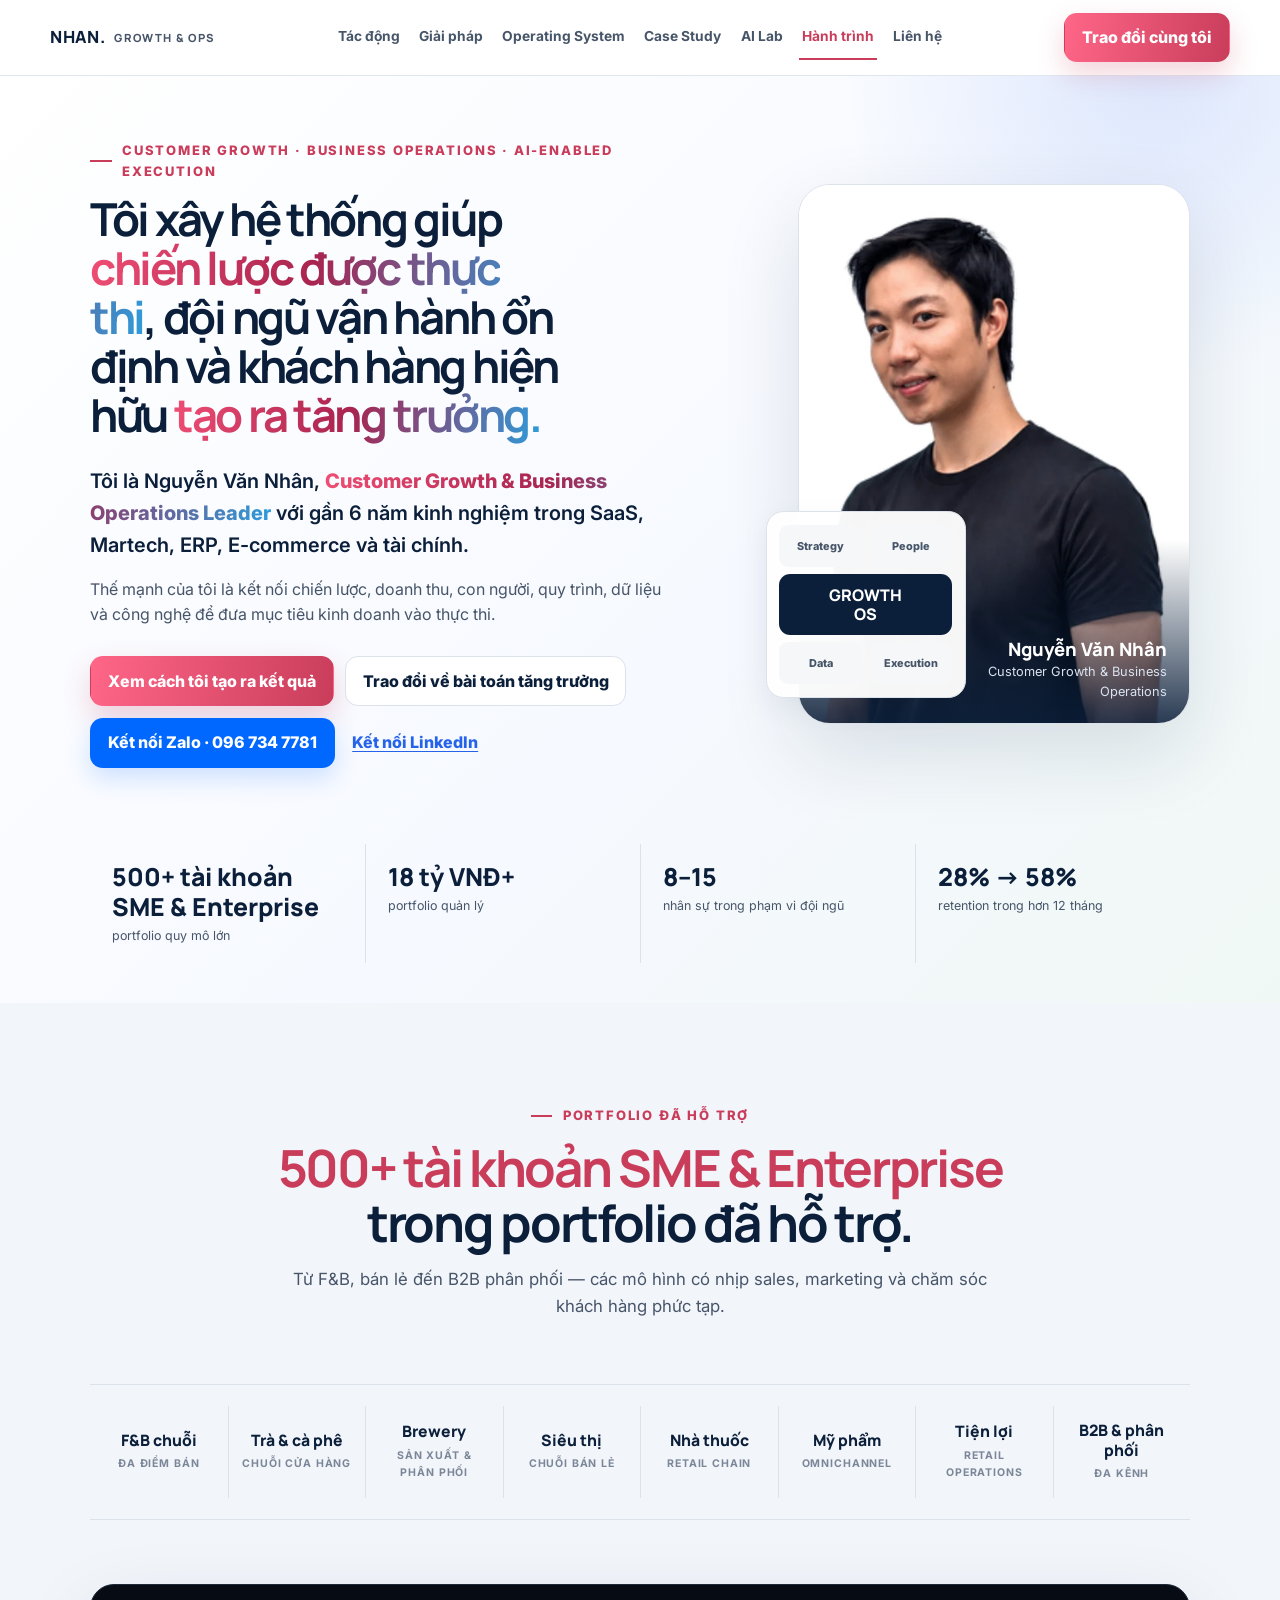
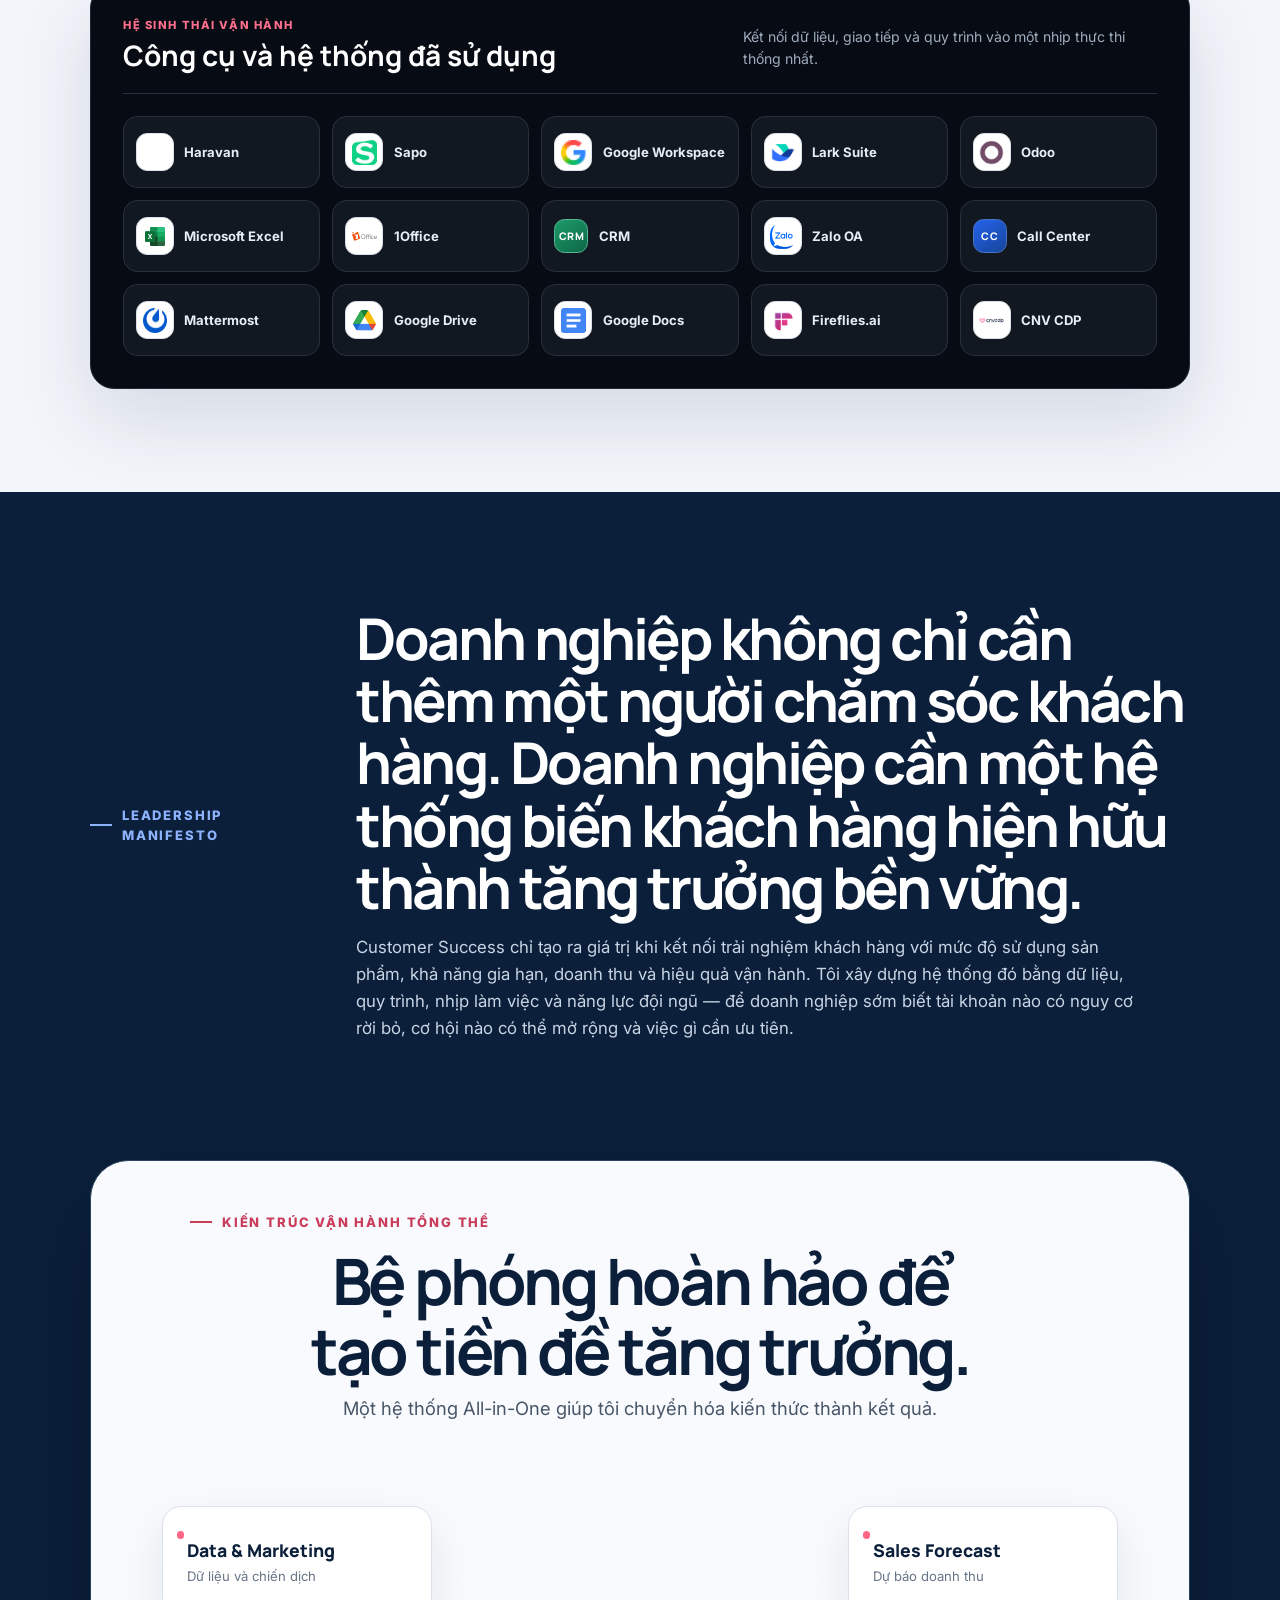
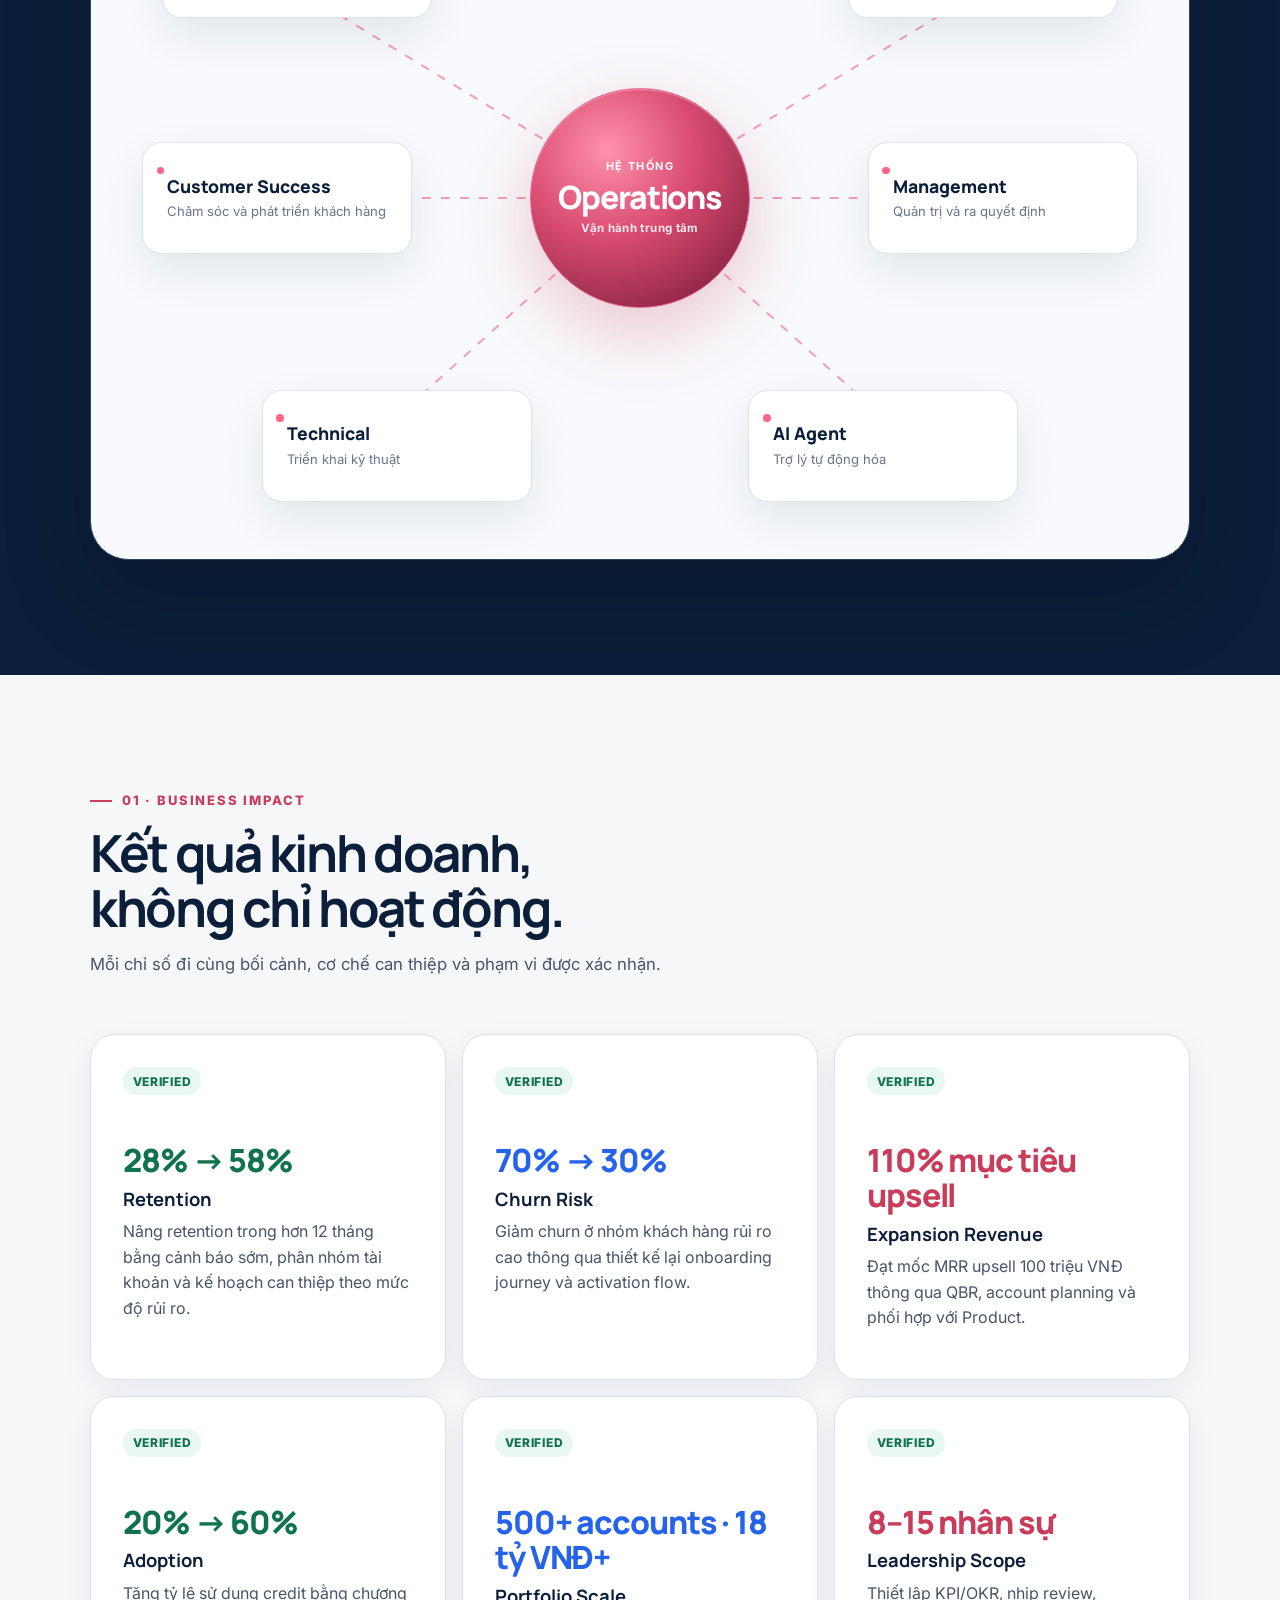
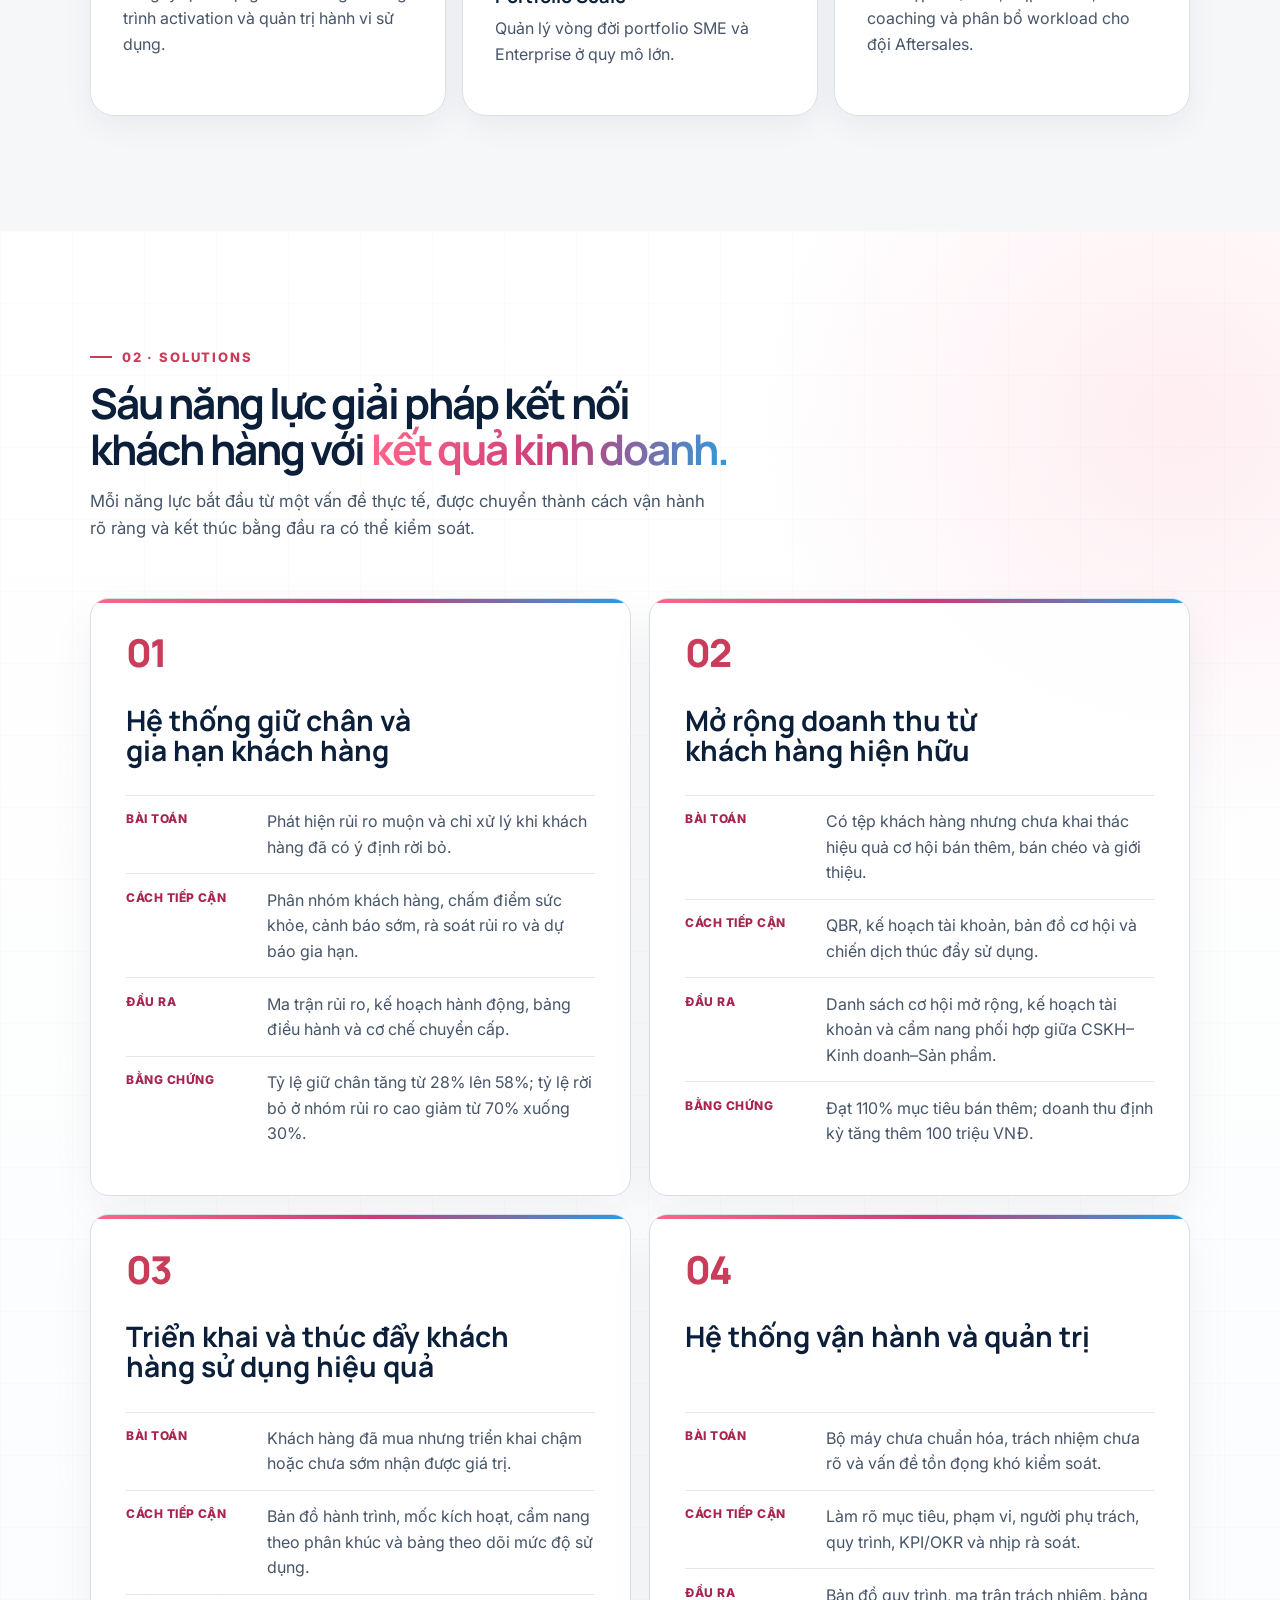
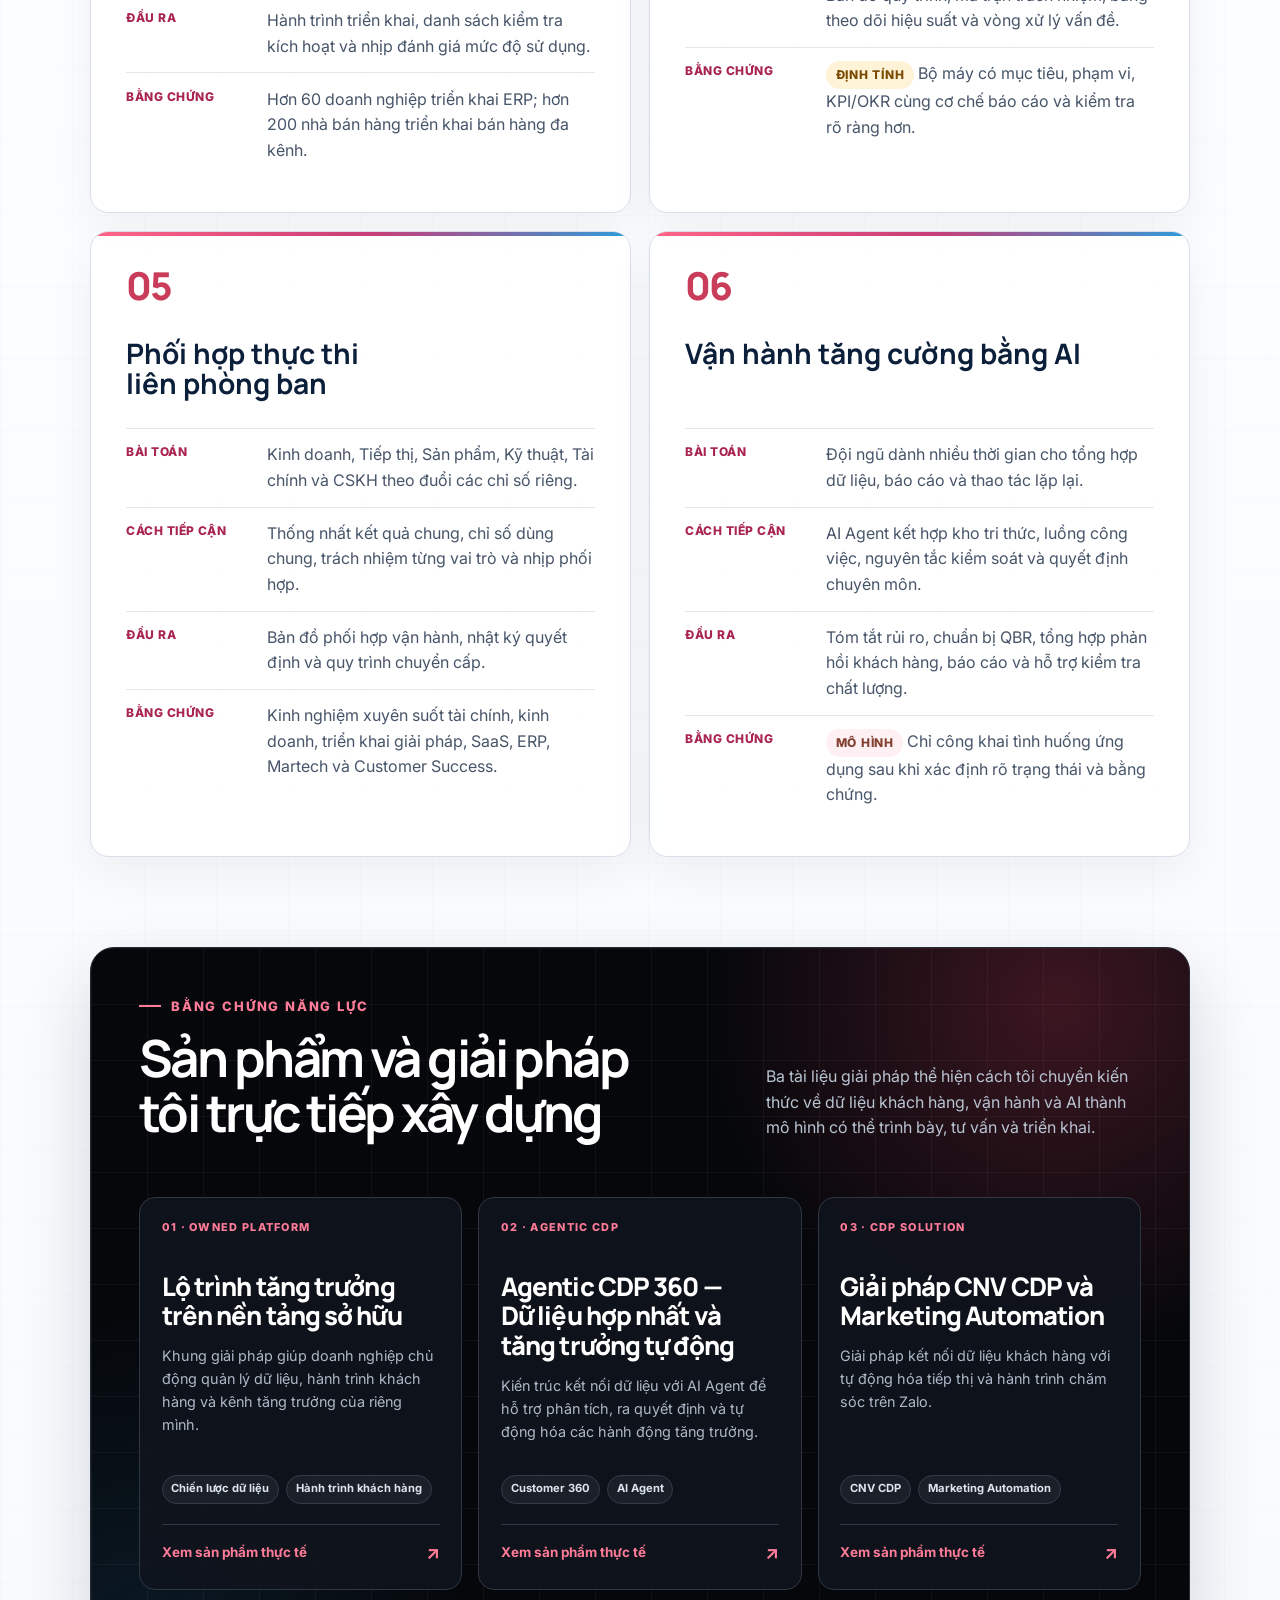
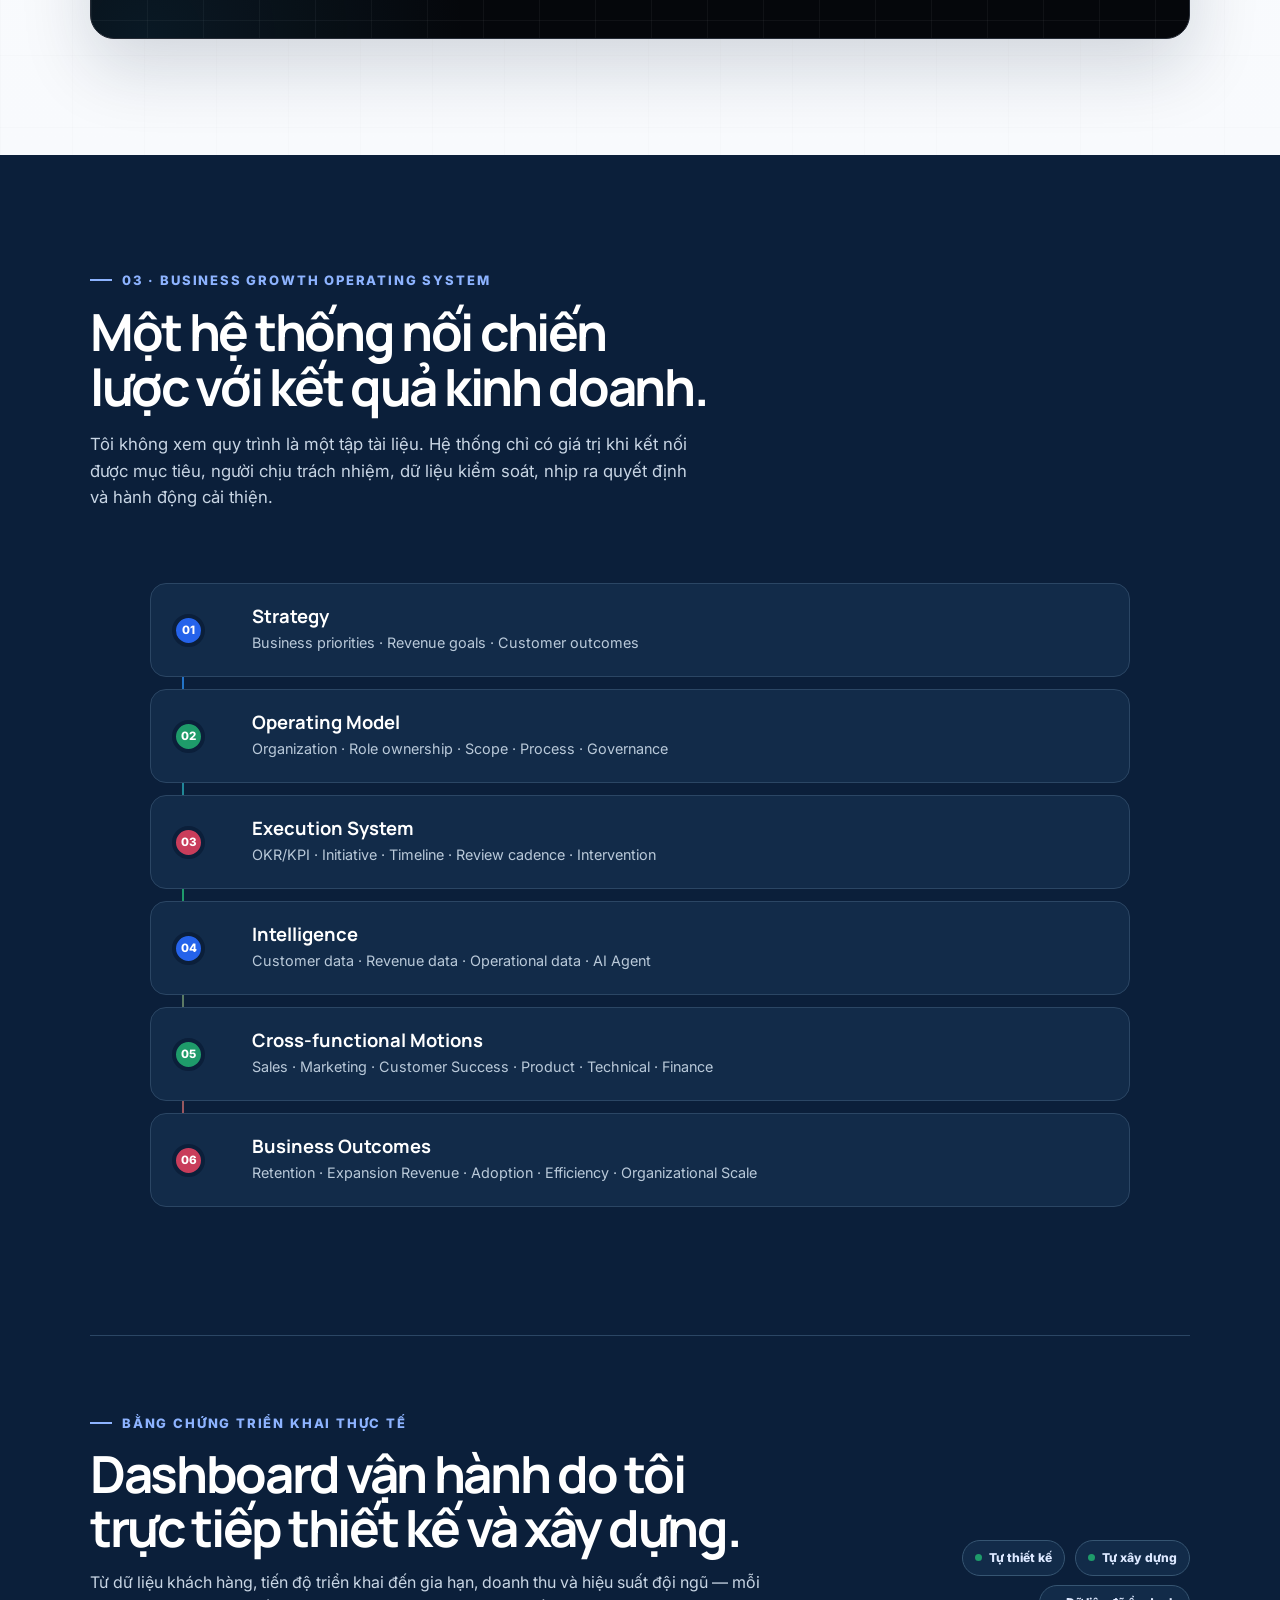
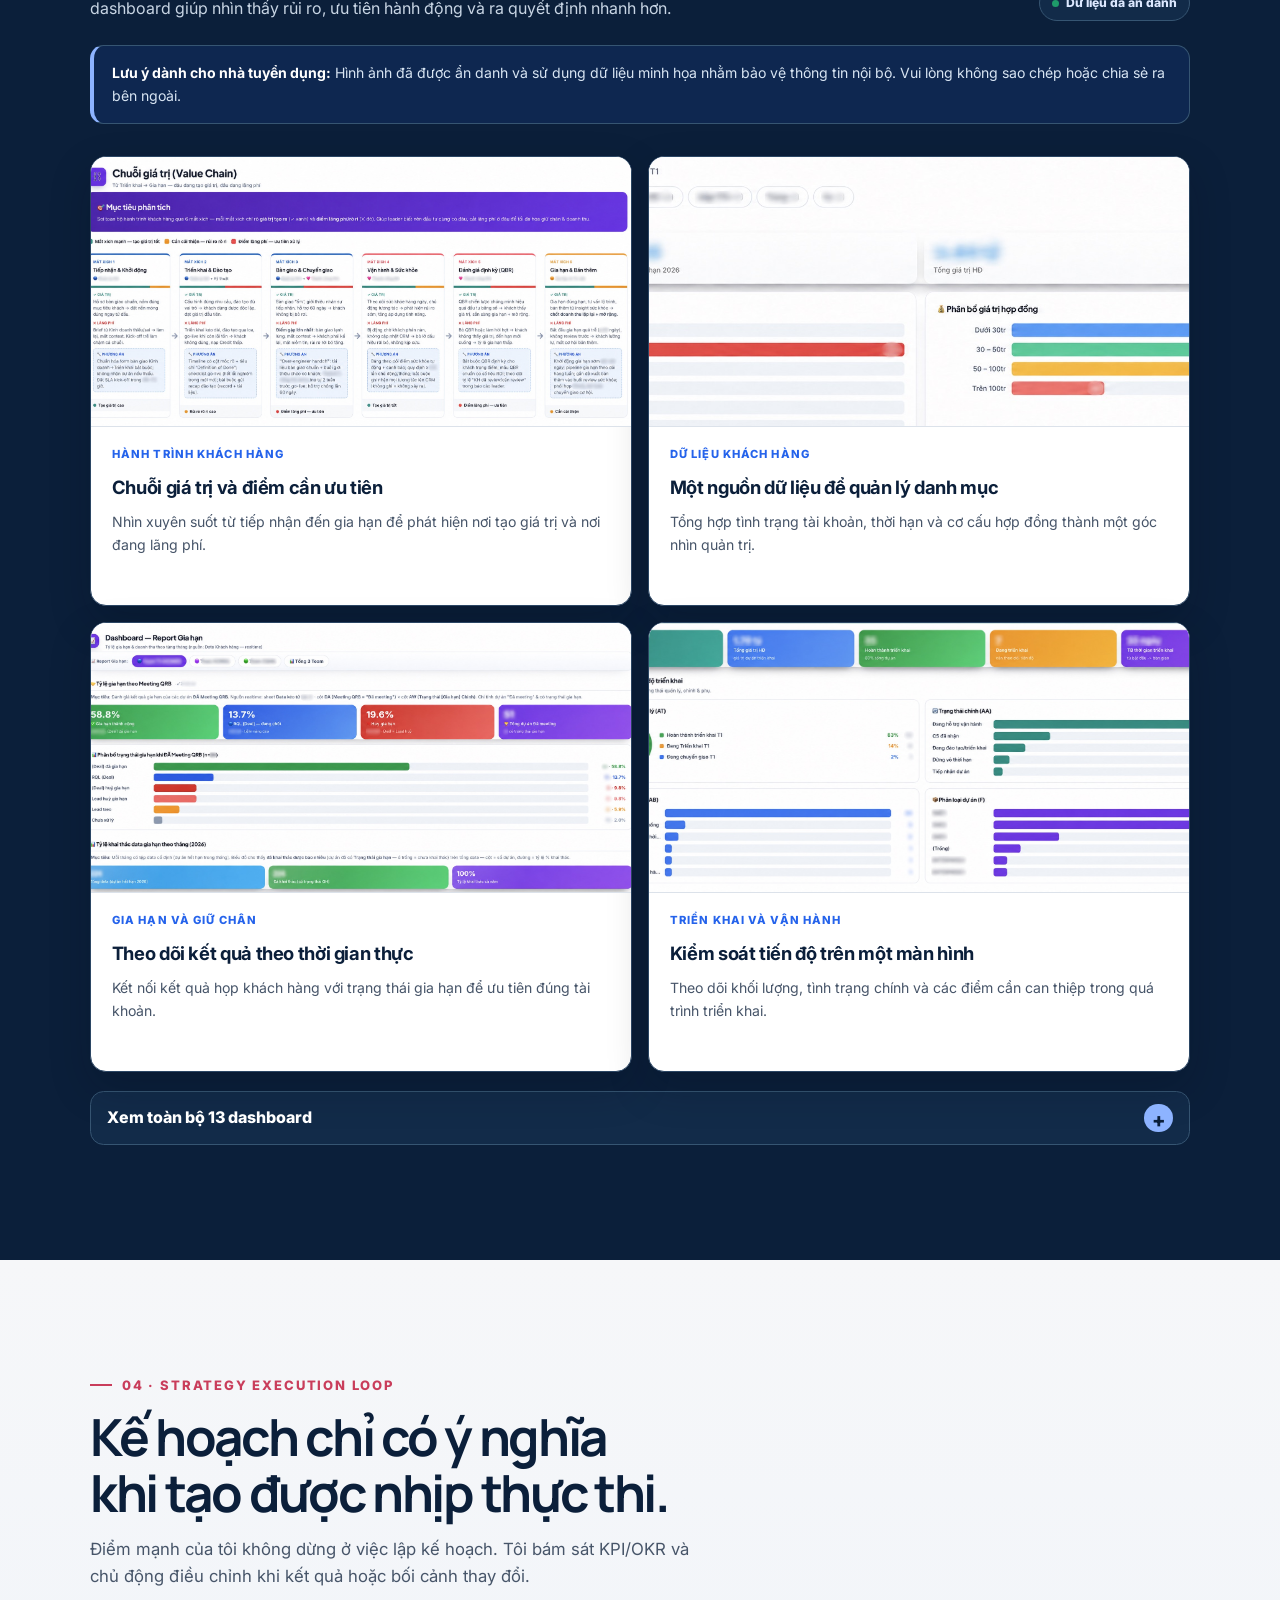
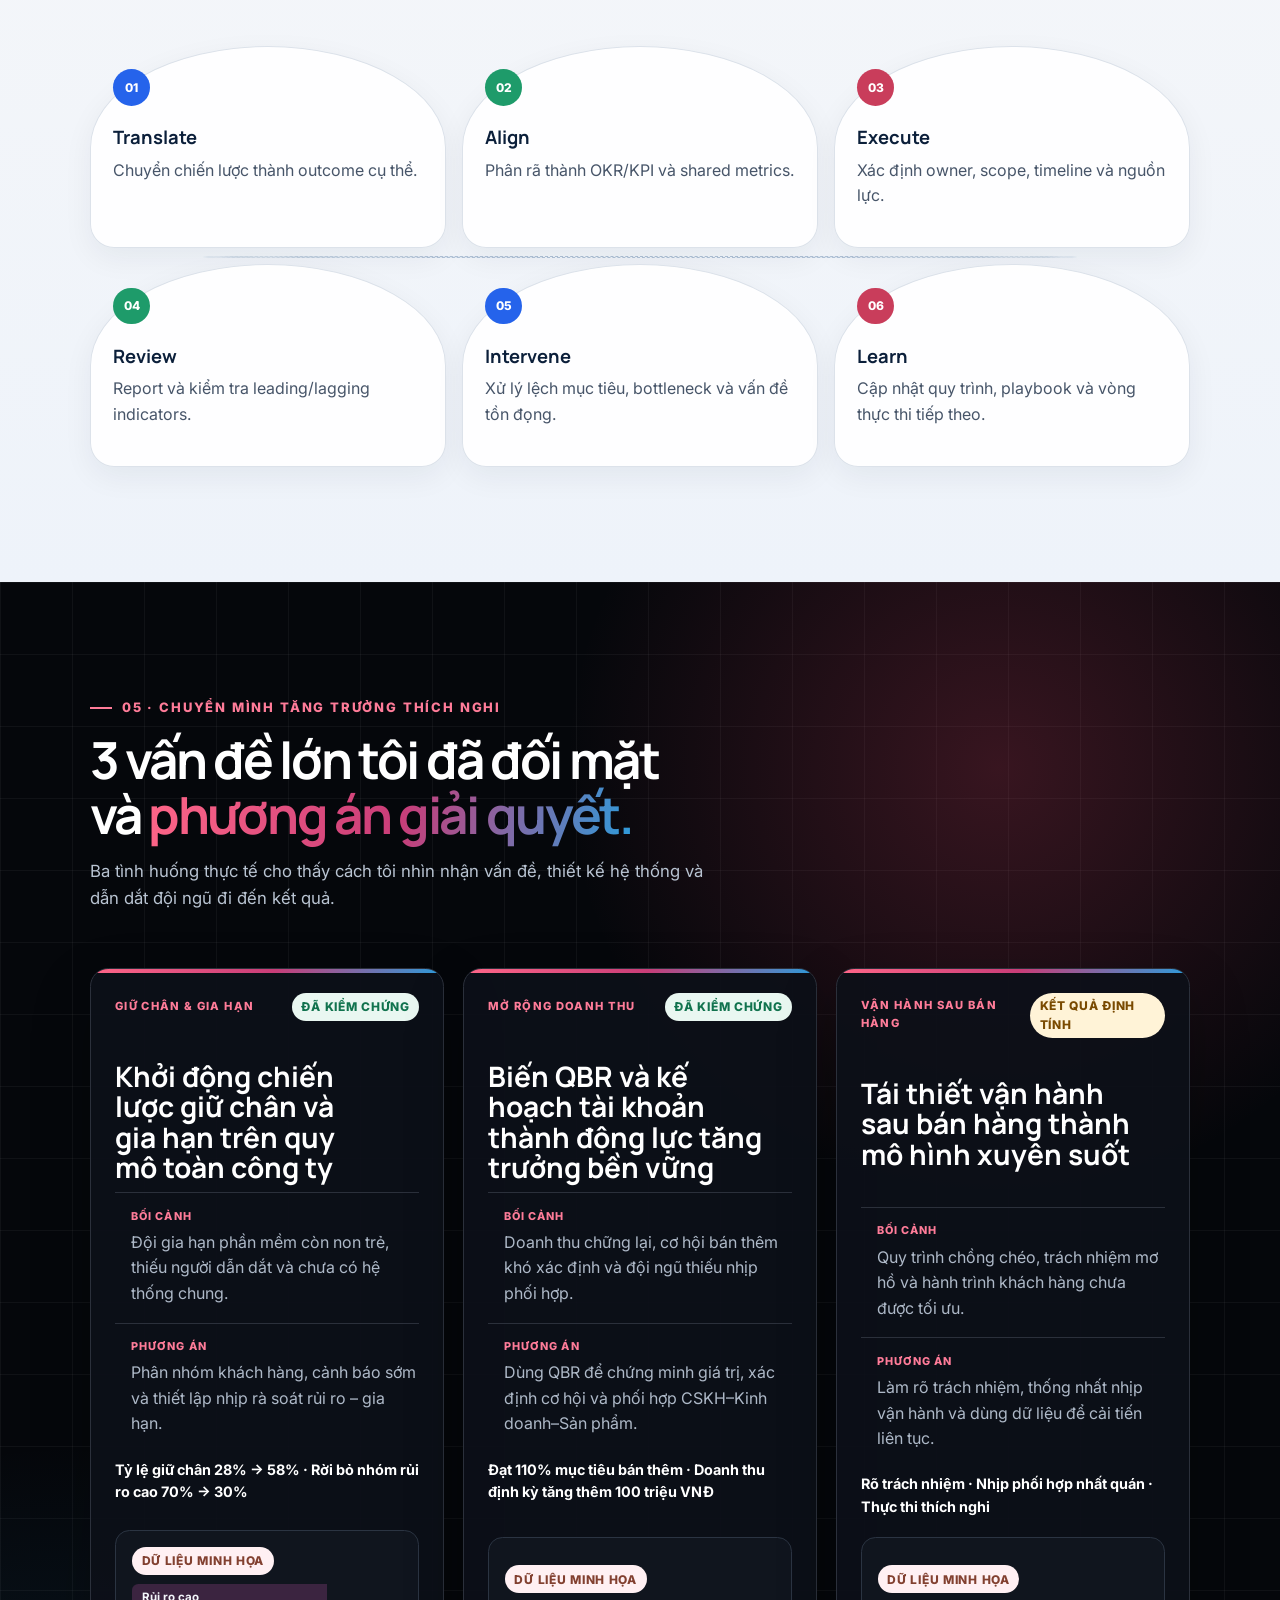
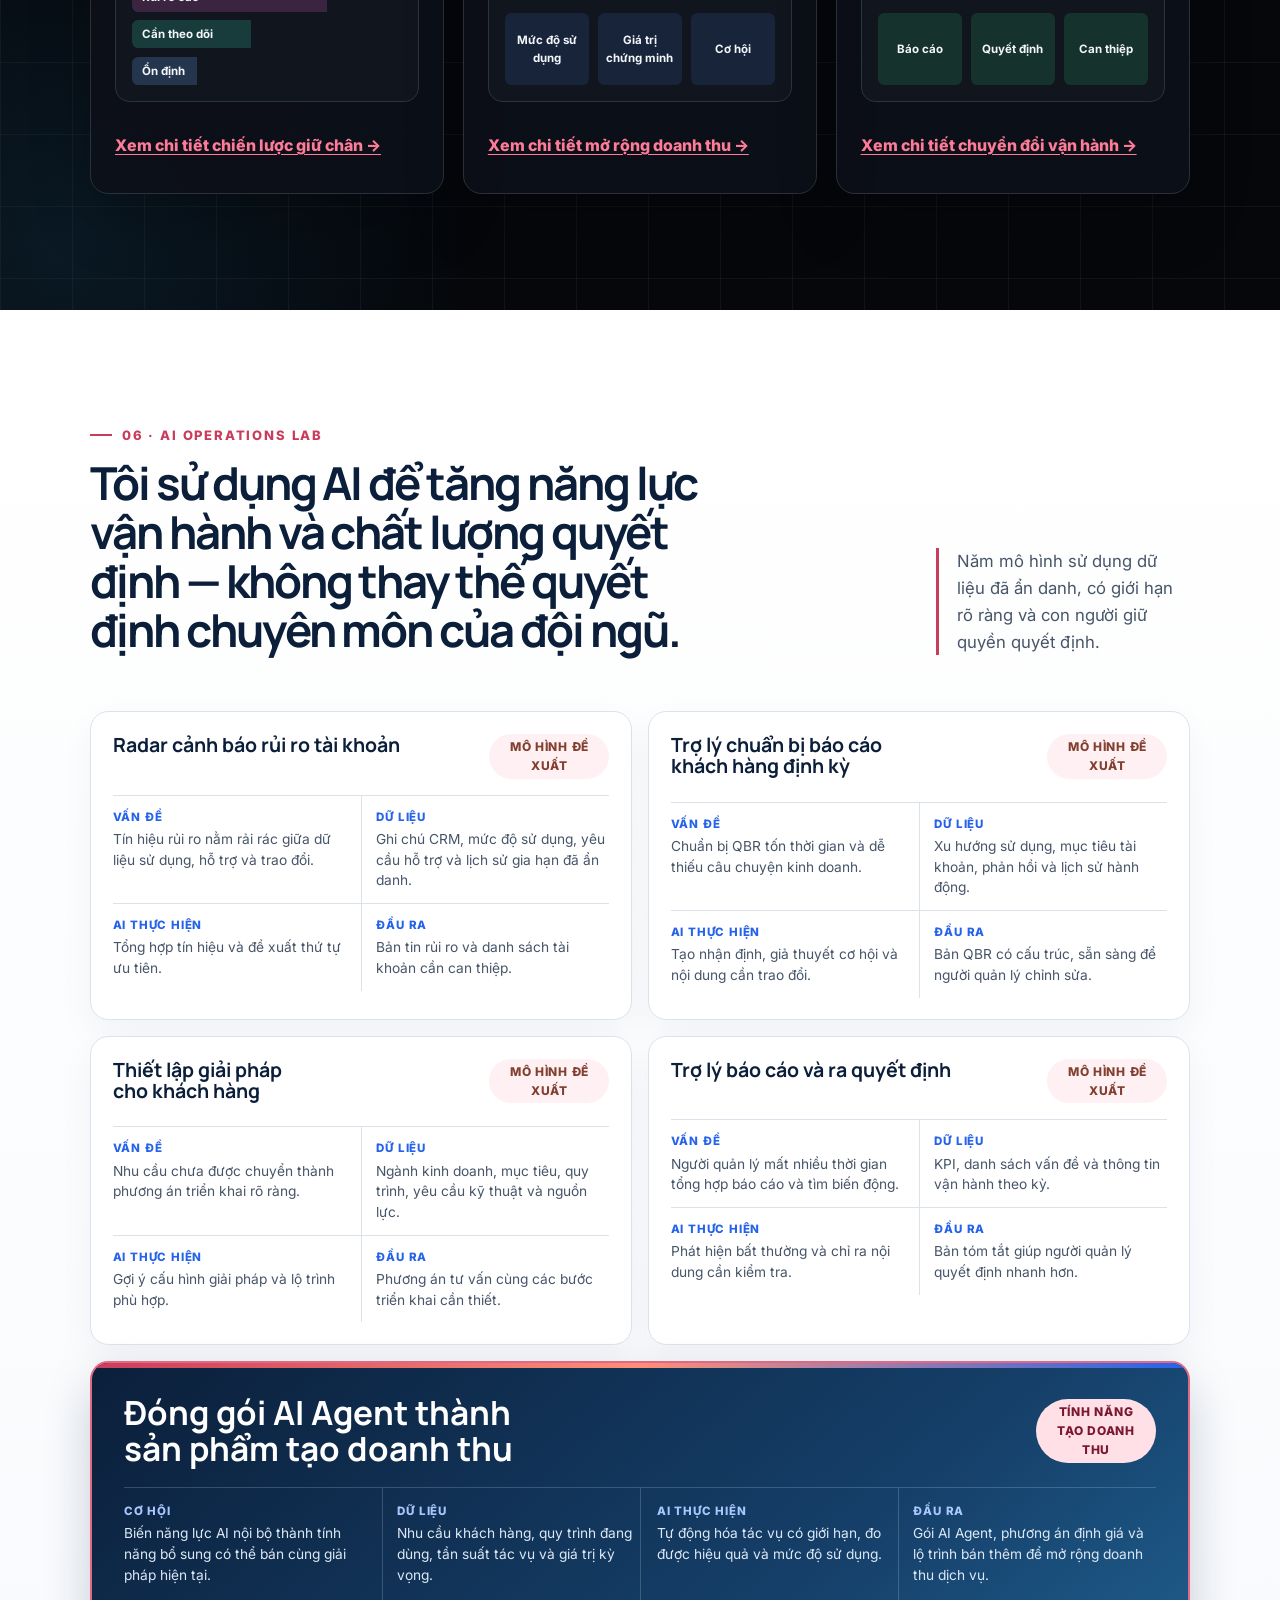
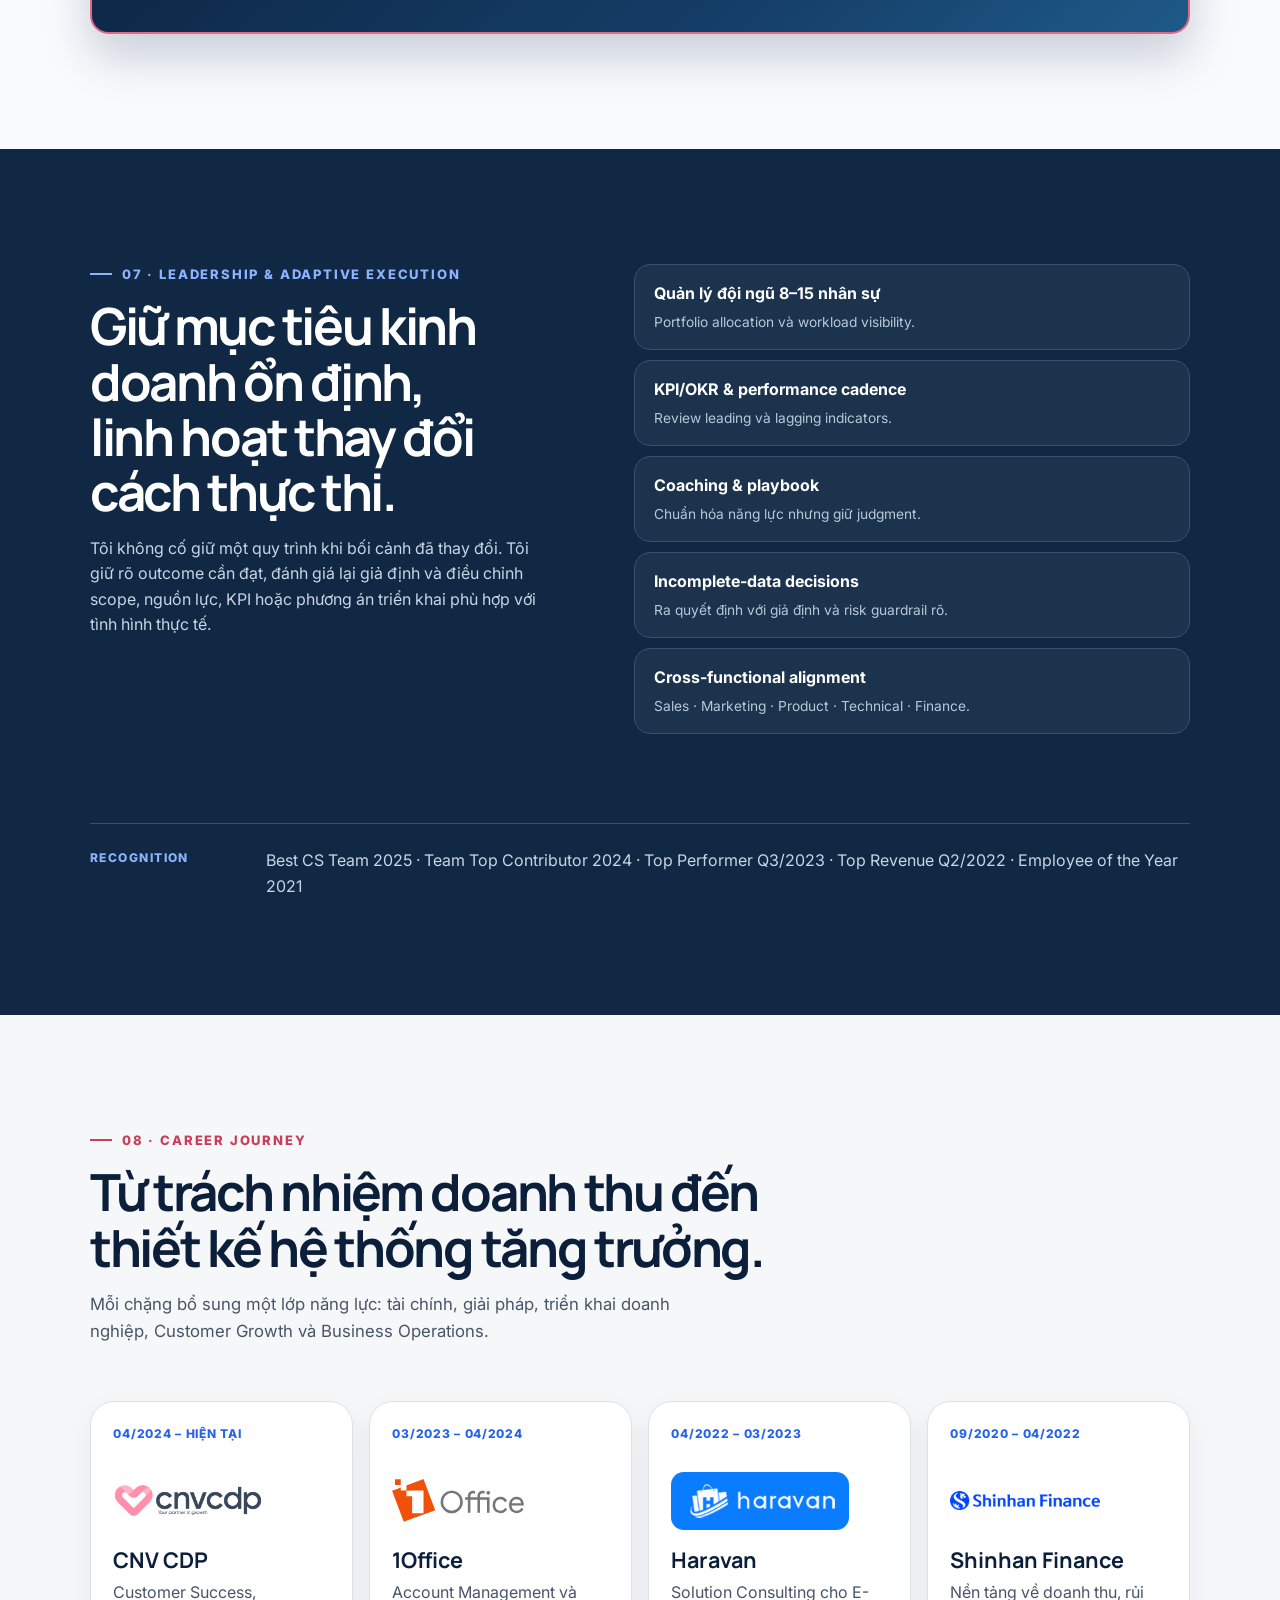
==== commit 47bf478e: "refactor: compact AI operations lab layout" ====
--- a/index.html
+++ b/index.html
@@ -363,17 +363,17 @@
 
       <section id="ai-lab" class="section ai-lab" aria-labelledby="ai-lab-title">
         <div class="section-shell">
-          <div class="section-intro reveal">
-            <p class="eyebrow">06 · AI OPERATIONS LAB</p>
-            <h2 id="ai-lab-title">Tôi sử dụng AI để tăng năng lực vận hành và chất lượng quyết định — không thay thế quyết định chuyên môn của đội ngũ.</h2>
+          <div class="section-intro ai-lab-intro reveal">
+            <div class="ai-lab-intro-copy"><p class="eyebrow">06 · AI OPERATIONS LAB</p>
+            <h2 id="ai-lab-title">Tôi sử dụng AI để tăng năng lực vận hành và chất lượng quyết định — không thay thế quyết định chuyên môn của đội ngũ.</h2></div>
             <p>Năm mô hình sử dụng dữ liệu đã ẩn danh, có giới hạn rõ ràng và con người giữ quyền quyết định.</p>
           </div>
           <div class="ai-grid">
-            <article class="ai-concept-card reveal" data-status="concept"><div class="card-heading"><h3>Radar cảnh báo rủi ro tài khoản</h3><span class="status status-concept">Mô hình đề xuất</span></div><dl><div><dt>Vấn đề</dt><dd>Tín hiệu rủi ro nằm rải rác giữa dữ liệu sử dụng, hỗ trợ và trao đổi.</dd></div><div><dt>Dữ liệu</dt><dd>Ghi chú CRM, mức độ sử dụng, yêu cầu hỗ trợ và lịch sử gia hạn đã ẩn danh.</dd></div><div><dt>AI thực hiện</dt><dd>Tổng hợp tín hiệu và đề xuất thứ tự ưu tiên.</dd></div><div><dt>Đầu ra</dt><dd>Bản tin rủi ro và danh sách tài khoản cần can thiệp.</dd></div></dl></article>
-            <article class="ai-concept-card reveal" data-status="concept"><div class="card-heading"><h3>Trợ lý chuẩn bị báo cáo khách hàng định kỳ</h3><span class="status status-concept">Mô hình đề xuất</span></div><dl><div><dt>Vấn đề</dt><dd>Chuẩn bị QBR tốn thời gian và dễ thiếu câu chuyện kinh doanh.</dd></div><div><dt>Dữ liệu</dt><dd>Xu hướng sử dụng, mục tiêu tài khoản, phản hồi và lịch sử hành động.</dd></div><div><dt>AI thực hiện</dt><dd>Tạo nhận định, giả thuyết cơ hội và nội dung cần trao đổi.</dd></div><div><dt>Đầu ra</dt><dd>Bản QBR có cấu trúc, sẵn sàng để người quản lý chỉnh sửa.</dd></div></dl></article>
-            <article class="ai-concept-card reveal" data-status="concept"><div class="card-heading"><h3>Thiết lập giải pháp cho khách hàng</h3><span class="status status-concept">Mô hình đề xuất</span></div><dl><div><dt>Vấn đề</dt><dd>Nhu cầu chưa được chuyển thành phương án triển khai rõ ràng.</dd></div><div><dt>Dữ liệu</dt><dd>Ngành kinh doanh, mục tiêu, quy trình, yêu cầu kỹ thuật và nguồn lực.</dd></div><div><dt>AI thực hiện</dt><dd>Gợi ý cấu hình giải pháp và lộ trình phù hợp.</dd></div><div><dt>Đầu ra</dt><dd>Phương án tư vấn cùng các bước triển khai cần thiết.</dd></div></dl></article>
-            <article class="ai-concept-card reveal" data-status="concept"><div class="card-heading"><h3>Trợ lý báo cáo và ra quyết định</h3><span class="status status-concept">Mô hình đề xuất</span></div><dl><div><dt>Vấn đề</dt><dd>Người quản lý mất nhiều thời gian tổng hợp báo cáo và tìm biến động.</dd></div><div><dt>Dữ liệu</dt><dd>KPI, danh sách vấn đề và thông tin vận hành theo kỳ.</dd></div><div><dt>AI thực hiện</dt><dd>Phát hiện bất thường và chỉ ra nội dung cần kiểm tra.</dd></div><div><dt>Đầu ra</dt><dd>Bản tóm tắt giúp người quản lý quyết định nhanh hơn.</dd></div></dl></article>
-            <article class="ai-concept-card ai-revenue-card reveal" data-status="concept"><div class="card-heading"><h3>Đóng gói AI Agent thành sản phẩm tạo doanh thu</h3><span class="status status-revenue">Tính năng tạo doanh thu</span></div><dl><div><dt>Cơ hội</dt><dd>Biến năng lực AI nội bộ thành tính năng bổ sung có thể bán cùng giải pháp hiện tại.</dd></div><div><dt>Dữ liệu</dt><dd>Nhu cầu khách hàng, quy trình đang dùng, tần suất tác vụ và giá trị kỳ vọng.</dd></div><div><dt>AI thực hiện</dt><dd>Tự động hóa tác vụ có giới hạn, đo được hiệu quả và mức độ sử dụng.</dd></div><div><dt>Đầu ra</dt><dd>Gói AI Agent, phương án định giá và lộ trình bán thêm để mở rộng doanh thu dịch vụ.</dd></div></dl></article>
+            <article class="ai-concept-card reveal" data-status="concept"><div class="card-heading"><h3>Radar cảnh báo rủi ro tài khoản</h3><span class="status status-concept">Mô hình đề xuất</span></div><dl class="ai-card-details"><div><dt>Vấn đề</dt><dd>Tín hiệu rủi ro nằm rải rác giữa dữ liệu sử dụng, hỗ trợ và trao đổi.</dd></div><div><dt>Dữ liệu</dt><dd>Ghi chú CRM, mức độ sử dụng, yêu cầu hỗ trợ và lịch sử gia hạn đã ẩn danh.</dd></div><div><dt>AI thực hiện</dt><dd>Tổng hợp tín hiệu và đề xuất thứ tự ưu tiên.</dd></div><div><dt>Đầu ra</dt><dd>Bản tin rủi ro và danh sách tài khoản cần can thiệp.</dd></div></dl></article>
+            <article class="ai-concept-card reveal" data-status="concept"><div class="card-heading"><h3>Trợ lý chuẩn bị báo cáo khách hàng định kỳ</h3><span class="status status-concept">Mô hình đề xuất</span></div><dl class="ai-card-details"><div><dt>Vấn đề</dt><dd>Chuẩn bị QBR tốn thời gian và dễ thiếu câu chuyện kinh doanh.</dd></div><div><dt>Dữ liệu</dt><dd>Xu hướng sử dụng, mục tiêu tài khoản, phản hồi và lịch sử hành động.</dd></div><div><dt>AI thực hiện</dt><dd>Tạo nhận định, giả thuyết cơ hội và nội dung cần trao đổi.</dd></div><div><dt>Đầu ra</dt><dd>Bản QBR có cấu trúc, sẵn sàng để người quản lý chỉnh sửa.</dd></div></dl></article>
+            <article class="ai-concept-card reveal" data-status="concept"><div class="card-heading"><h3>Thiết lập giải pháp cho khách hàng</h3><span class="status status-concept">Mô hình đề xuất</span></div><dl class="ai-card-details"><div><dt>Vấn đề</dt><dd>Nhu cầu chưa được chuyển thành phương án triển khai rõ ràng.</dd></div><div><dt>Dữ liệu</dt><dd>Ngành kinh doanh, mục tiêu, quy trình, yêu cầu kỹ thuật và nguồn lực.</dd></div><div><dt>AI thực hiện</dt><dd>Gợi ý cấu hình giải pháp và lộ trình phù hợp.</dd></div><div><dt>Đầu ra</dt><dd>Phương án tư vấn cùng các bước triển khai cần thiết.</dd></div></dl></article>
+            <article class="ai-concept-card reveal" data-status="concept"><div class="card-heading"><h3>Trợ lý báo cáo và ra quyết định</h3><span class="status status-concept">Mô hình đề xuất</span></div><dl class="ai-card-details"><div><dt>Vấn đề</dt><dd>Người quản lý mất nhiều thời gian tổng hợp báo cáo và tìm biến động.</dd></div><div><dt>Dữ liệu</dt><dd>KPI, danh sách vấn đề và thông tin vận hành theo kỳ.</dd></div><div><dt>AI thực hiện</dt><dd>Phát hiện bất thường và chỉ ra nội dung cần kiểm tra.</dd></div><div><dt>Đầu ra</dt><dd>Bản tóm tắt giúp người quản lý quyết định nhanh hơn.</dd></div></dl></article>
+            <article class="ai-concept-card ai-revenue-card reveal" data-status="concept"><div class="card-heading"><h3>Đóng gói AI Agent thành sản phẩm tạo doanh thu</h3><span class="status status-revenue">Tính năng tạo doanh thu</span></div><dl class="ai-card-details"><div><dt>Cơ hội</dt><dd>Biến năng lực AI nội bộ thành tính năng bổ sung có thể bán cùng giải pháp hiện tại.</dd></div><div><dt>Dữ liệu</dt><dd>Nhu cầu khách hàng, quy trình đang dùng, tần suất tác vụ và giá trị kỳ vọng.</dd></div><div><dt>AI thực hiện</dt><dd>Tự động hóa tác vụ có giới hạn, đo được hiệu quả và mức độ sử dụng.</dd></div><div><dt>Đầu ra</dt><dd>Gói AI Agent, phương án định giá và lộ trình bán thêm để mở rộng doanh thu dịch vụ.</dd></div></dl></article>
           </div>
         </div>
       </section>
--- a/assets/css/styles.css
+++ b/assets/css/styles.css
@@ -279,21 +279,28 @@
 .case-demo-cadence i { background: #15322C; }
 .case-card-link { display: inline-flex; align-items: center; min-height: 48px; color: #FF7C99; font-weight: 800; }
 
-.ai-lab { background: var(--surface); }
-.ai-grid { display: grid; grid-template-columns: repeat(6, minmax(0, 1fr)); gap: 1rem; }
-.ai-concept-card { grid-column: span 2; padding: 1.5rem; background: linear-gradient(155deg, #F8FAFD, #FFFFFF); border: 1px solid var(--border); border-radius: var(--radius-card); }
-.ai-concept-card:nth-child(n+4) { grid-column: span 3; }
-.card-heading { display: flex; justify-content: space-between; gap: 1rem; align-items: start; min-height: 108px; }
-.card-heading h3 { max-width: 18ch; font-size: 1.25rem; }
+.ai-lab { background: linear-gradient(180deg, var(--surface) 0%, #F8FAFD 100%); }
+.ai-lab-intro { display: grid; grid-template-columns: minmax(0, 2fr) minmax(250px, .65fr); align-items: end; gap: clamp(1.5rem, 5vw, 4.5rem); max-width: none; }
+.ai-lab-intro h2 { max-width: 25ch; margin-bottom: 0; font-size: clamp(2.15rem, 3.55vw, 3.25rem); }
+.ai-lab-intro > p:last-child { margin: 0; padding-left: 1.15rem; border-left: 3px solid var(--coral); }
+.ai-grid { display: grid; grid-template-columns: repeat(2, minmax(0, 1fr)); gap: 1rem; }
+.ai-concept-card { padding: 1.35rem; background: rgba(255, 255, 255, .94); border: 1px solid var(--border); border-radius: 1.15rem; box-shadow: 0 14px 36px rgba(11, 31, 58, .045); }
+.card-heading { display: flex; justify-content: space-between; gap: 1rem; align-items: start; min-height: auto; margin-bottom: 1rem; }
+.card-heading h3 { max-width: 24ch; font-size: 1.22rem; }
 .card-heading .status { flex: 0 0 auto; max-width: 7.5rem; text-align: center; }
-.ai-concept-card dl { margin: 0; }
-.ai-concept-card dl div { padding-block: .7rem; border-top: 1px solid var(--border); }
+.ai-card-details { display: grid; grid-template-columns: repeat(2, minmax(0, 1fr)); margin: 0; }
+.ai-concept-card dl div { min-width: 0; padding: .75rem .8rem .75rem 0; border-top: 1px solid var(--border); }
+.ai-concept-card dl div:nth-child(even) { padding-right: 0; padding-left: .9rem; border-left: 1px solid var(--border); }
 .ai-concept-card dt { margin-bottom: .18rem; color: var(--blue); font-size: .72rem; font-weight: 800; letter-spacing: .07em; text-transform: uppercase; }
-.ai-concept-card dd { margin: 0; color: var(--body); font-size: .9rem; }
-.ai-revenue-card { position: relative; grid-column: 2 / span 4; overflow: hidden; color: #DCE8F5; background: linear-gradient(140deg, #0B1F3A 0%, #153F69 68%, #1E5A88 100%); border: 2px solid #E06A84; box-shadow: 0 22px 48px rgba(11, 31, 58, .2); }
+.ai-concept-card dd { margin: 0; color: var(--body); font-size: .86rem; line-height: 1.5; }
+.ai-revenue-card { position: relative; grid-column: 1 / -1; overflow: hidden; padding: clamp(1.4rem, 3vw, 2rem); color: #DCE8F5; background: linear-gradient(140deg, #0B1F3A 0%, #153F69 68%, #1E5A88 100%); border: 2px solid #E06A84; box-shadow: 0 22px 48px rgba(11, 31, 58, .2); }
 .ai-revenue-card::before { content: ""; position: absolute; inset: 0 0 auto; height: 5px; background: linear-gradient(90deg, var(--coral), #FF8E77, var(--blue)); }
-.ai-revenue-card .card-heading h3 { color: var(--surface); font-size: clamp(1.45rem, 2.2vw, 1.9rem); }
-.ai-revenue-card dl div { border-color: rgba(220, 232, 245, .2); }
+.ai-revenue-card .card-heading { align-items: center; margin-bottom: 1.25rem; }
+.ai-revenue-card .card-heading h3 { max-width: 24ch; margin-bottom: 0; color: var(--surface); font-size: clamp(1.55rem, 2.6vw, 2.2rem); }
+.ai-revenue-card .ai-card-details { grid-template-columns: repeat(4, minmax(0, 1fr)); }
+.ai-revenue-card dl div { padding: .9rem 1rem; border-color: rgba(220, 232, 245, .2); }
+.ai-revenue-card dl div:first-child { padding-left: 0; border-left: 0; }
+.ai-revenue-card dl div:nth-child(n+2) { border-left: 1px solid rgba(220, 232, 245, .2); }
 .ai-revenue-card dt { color: #A9C7FF; }
 .ai-revenue-card dd { color: #DCE8F5; }
 .status-revenue { max-width: 9rem; color: #7B1730; background: #FFE0E7; }
@@ -343,8 +350,9 @@
   .solution-proof-card { min-height: auto; }
   .execution-loop { grid-template-columns: repeat(2, minmax(0, 1fr)); }
   .execution-loop::before { display: none; }
-  .ai-concept-card, .ai-concept-card:nth-child(n+4) { grid-column: span 3; }
-  .ai-revenue-card, .ai-revenue-card:nth-child(n+4) { grid-column: span 6; }
+  .ai-lab-intro { grid-template-columns: 1fr; }
+  .ai-lab-intro > p:last-child { max-width: 58ch; }
+  .ai-revenue-card .ai-card-details { grid-template-columns: repeat(2, minmax(0, 1fr)); }
   .case-grid { grid-template-columns: 1fr; }
   .case-card { min-height: auto; }
   .case-card h3 { min-height: auto; }
@@ -387,6 +395,8 @@
   .dashboard-card figcaption { min-height: auto; }
   .ai-grid { grid-template-columns: 1fr; }
   .ai-concept-card, .ai-concept-card:nth-child(n+4), .ai-revenue-card, .ai-revenue-card:nth-child(n+4) { grid-column: auto; }
+  .ai-card-details, .ai-revenue-card .ai-card-details { grid-template-columns: 1fr; }
+  .ai-concept-card dl div, .ai-concept-card dl div:nth-child(even), .ai-revenue-card dl div, .ai-revenue-card dl div:nth-child(n+2) { padding: .75rem 0; border-left: 0; }
   .card-heading { min-height: auto; margin-bottom: 1.2rem; }
   .leadership-grid { grid-template-columns: 1fr; }
   .recognition-strip { grid-column: auto; grid-template-columns: 1fr; }
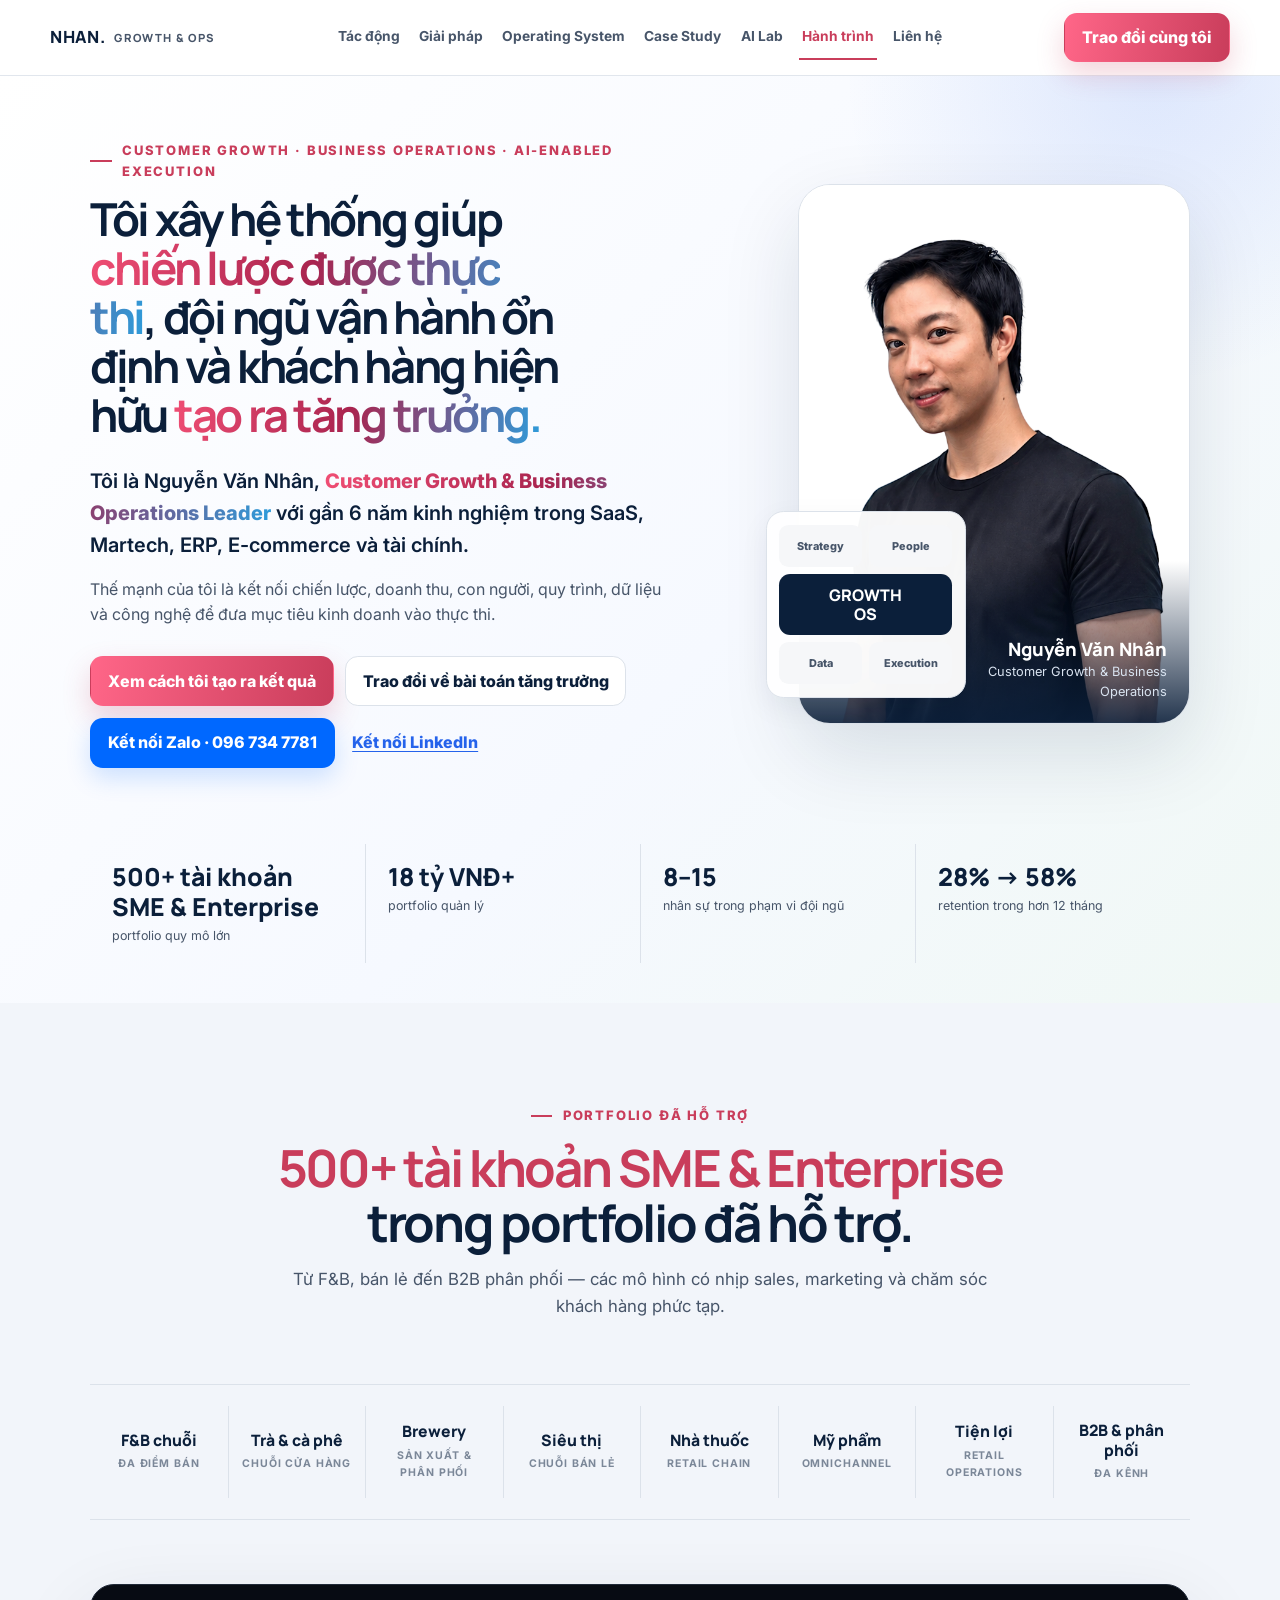
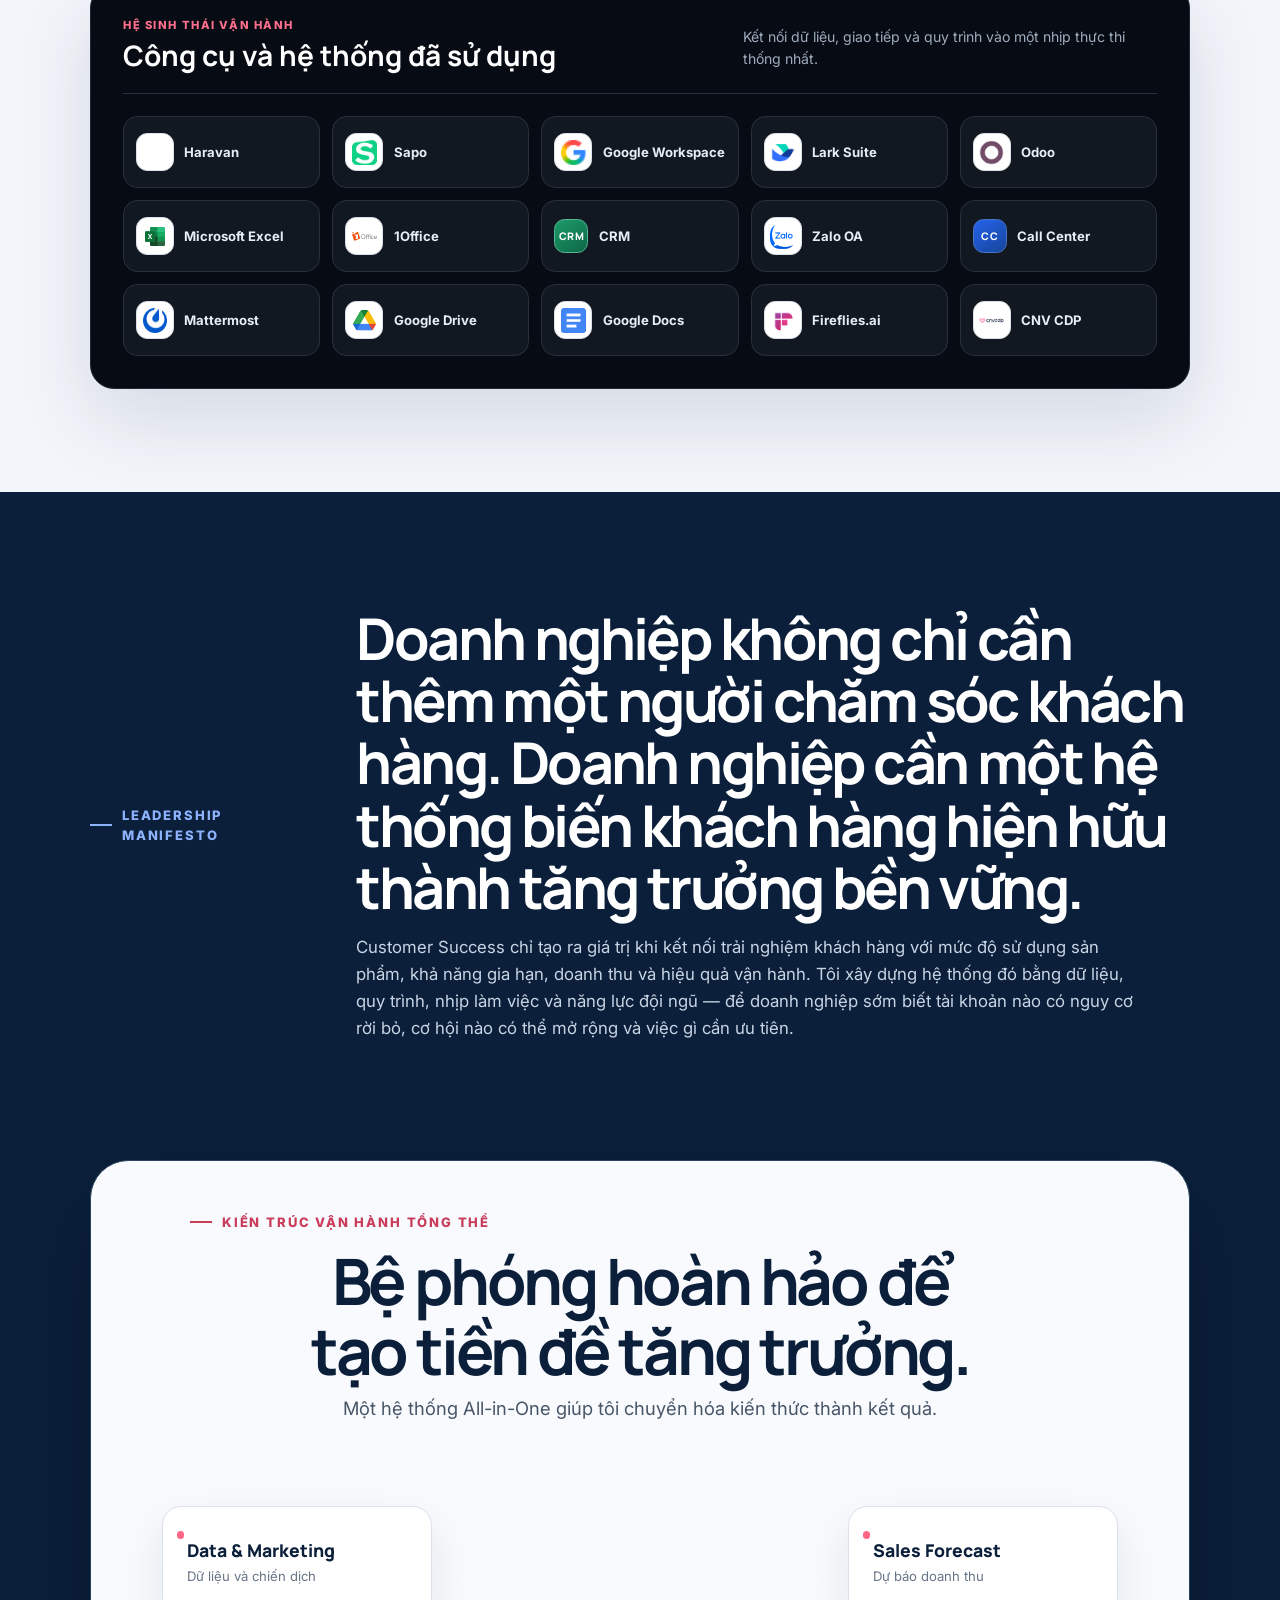
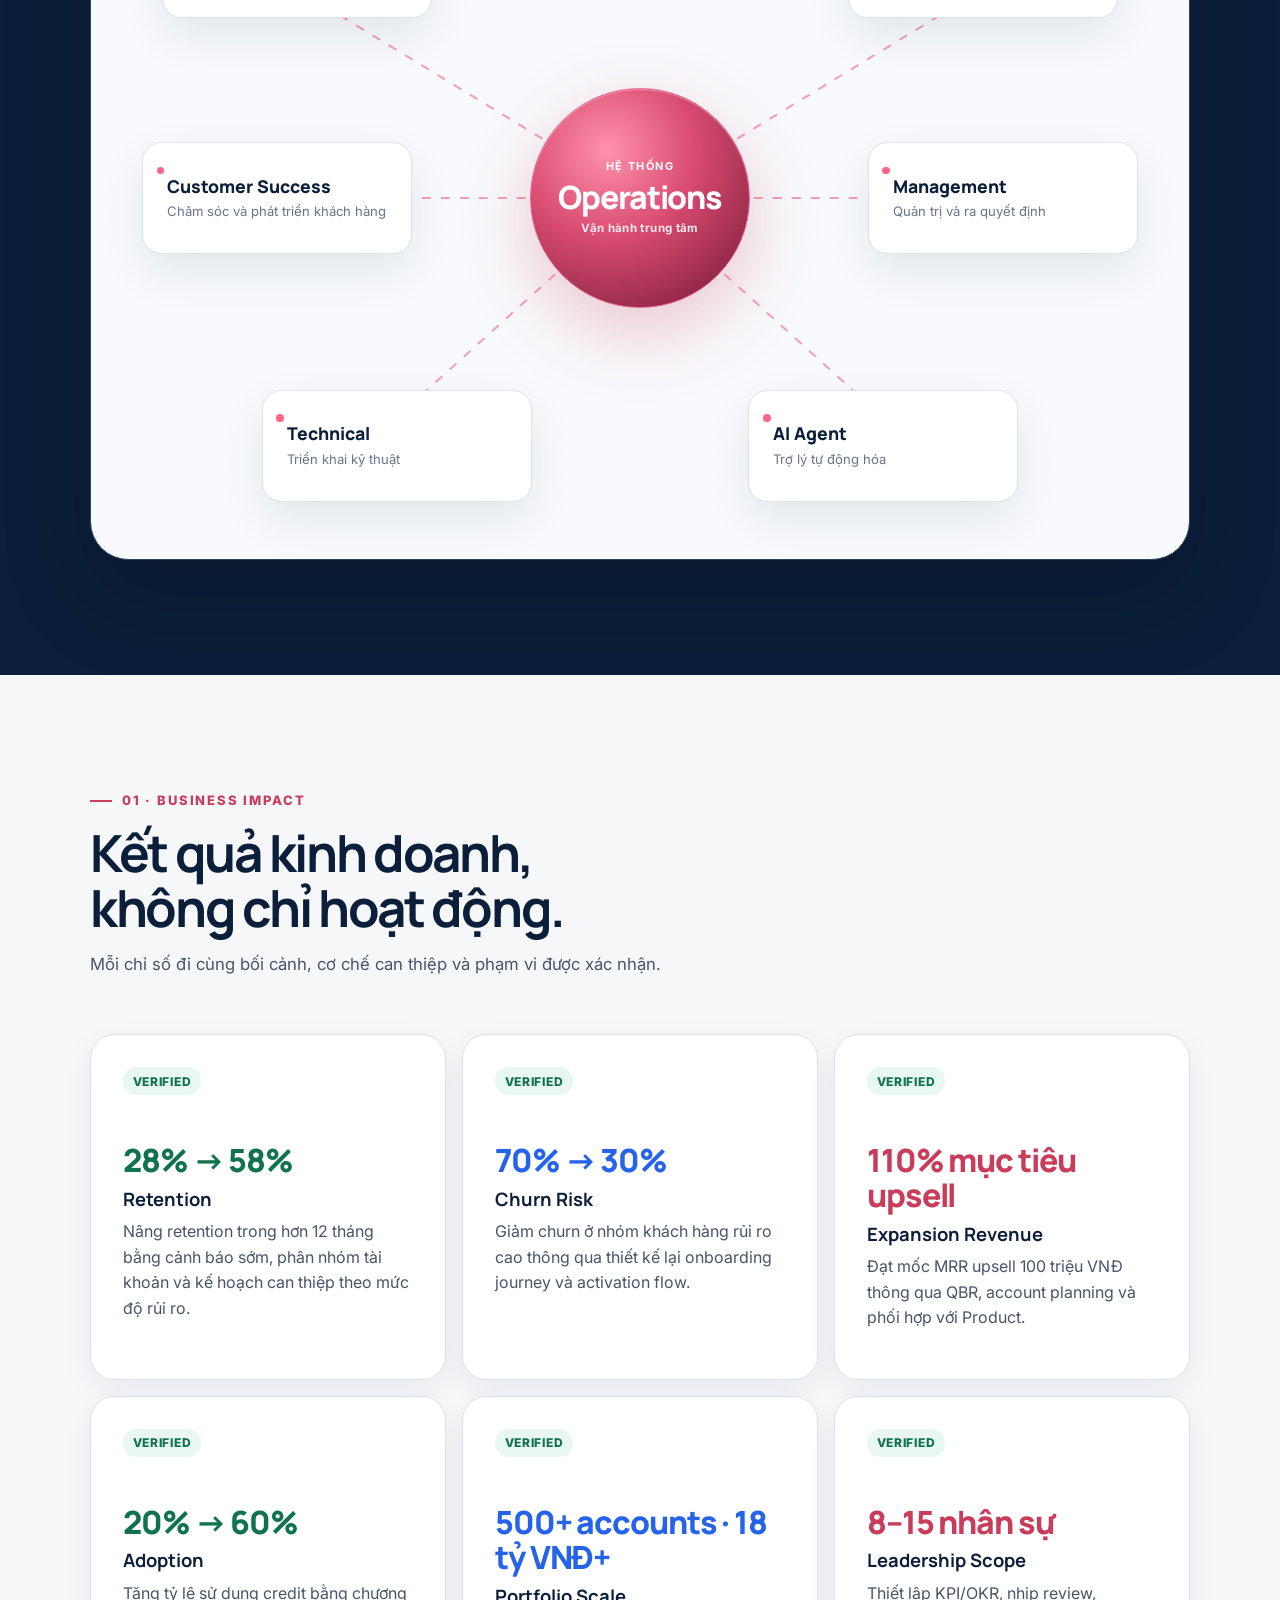
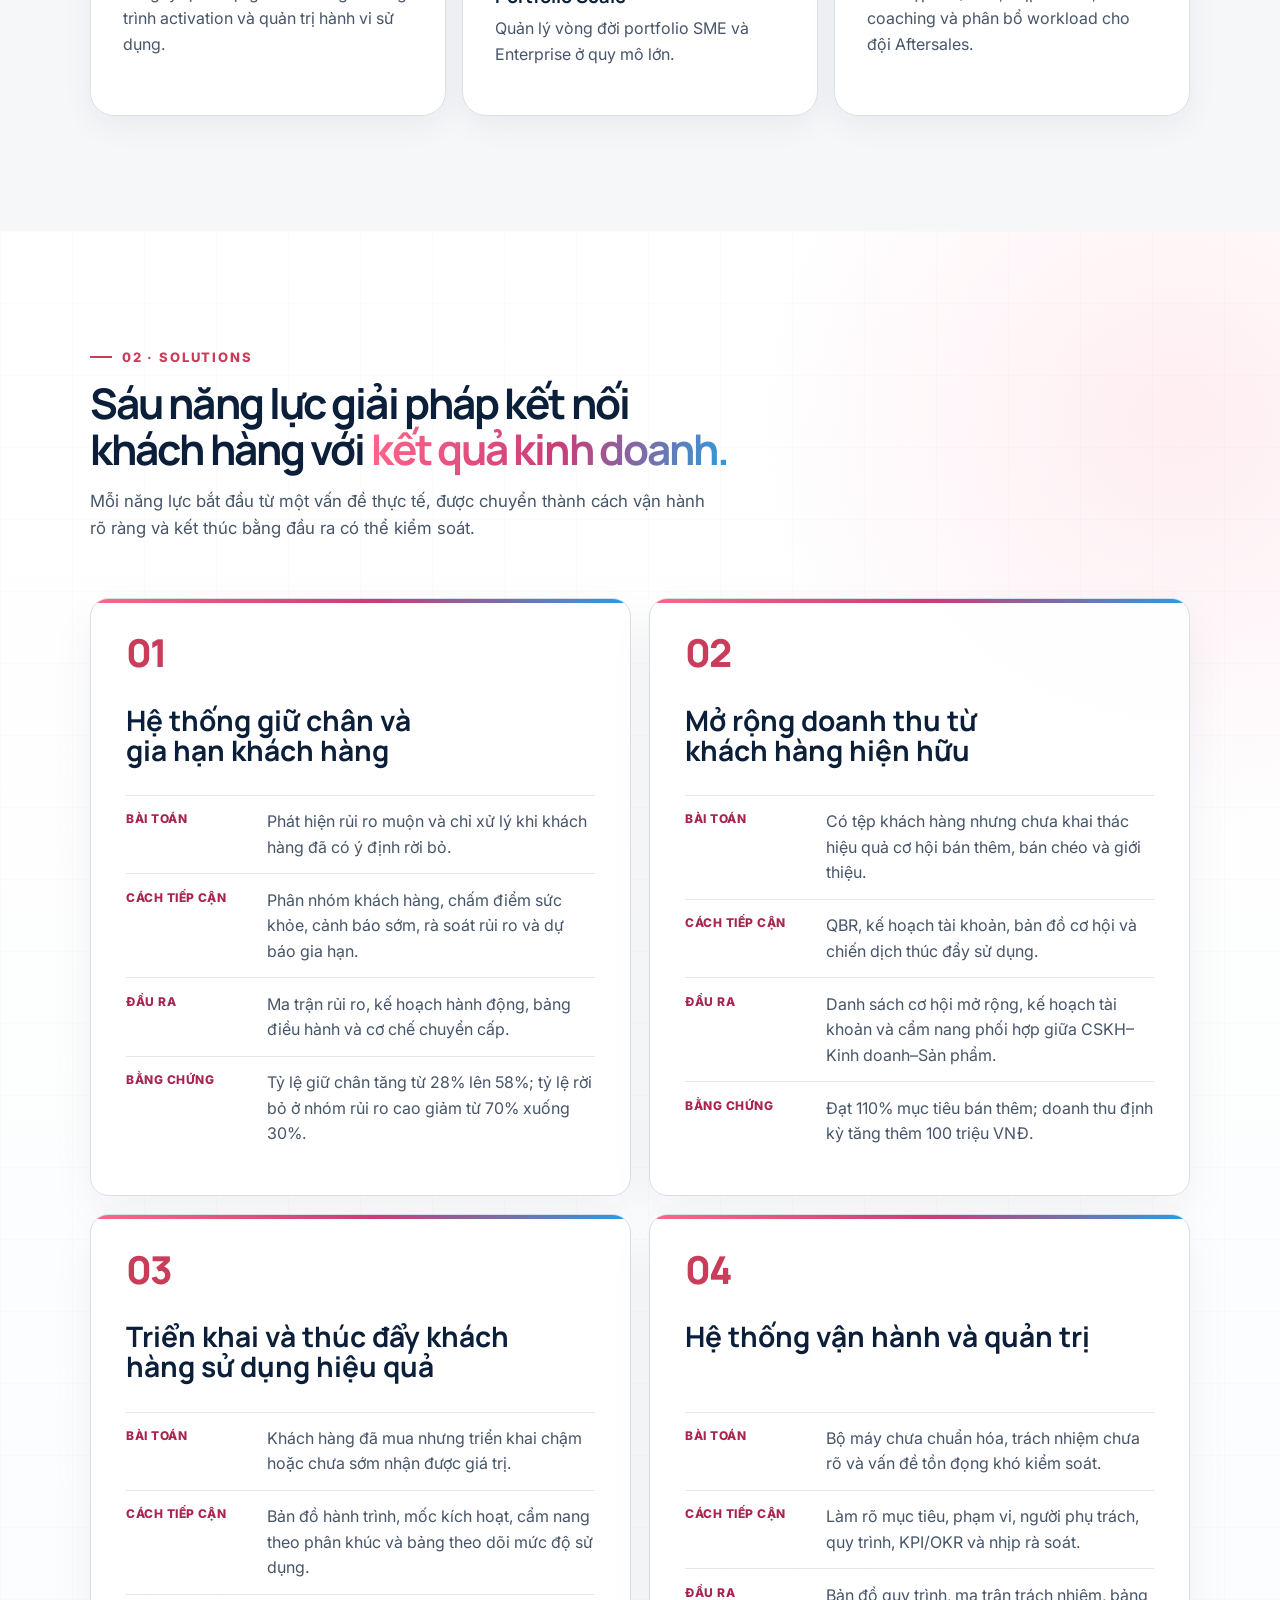
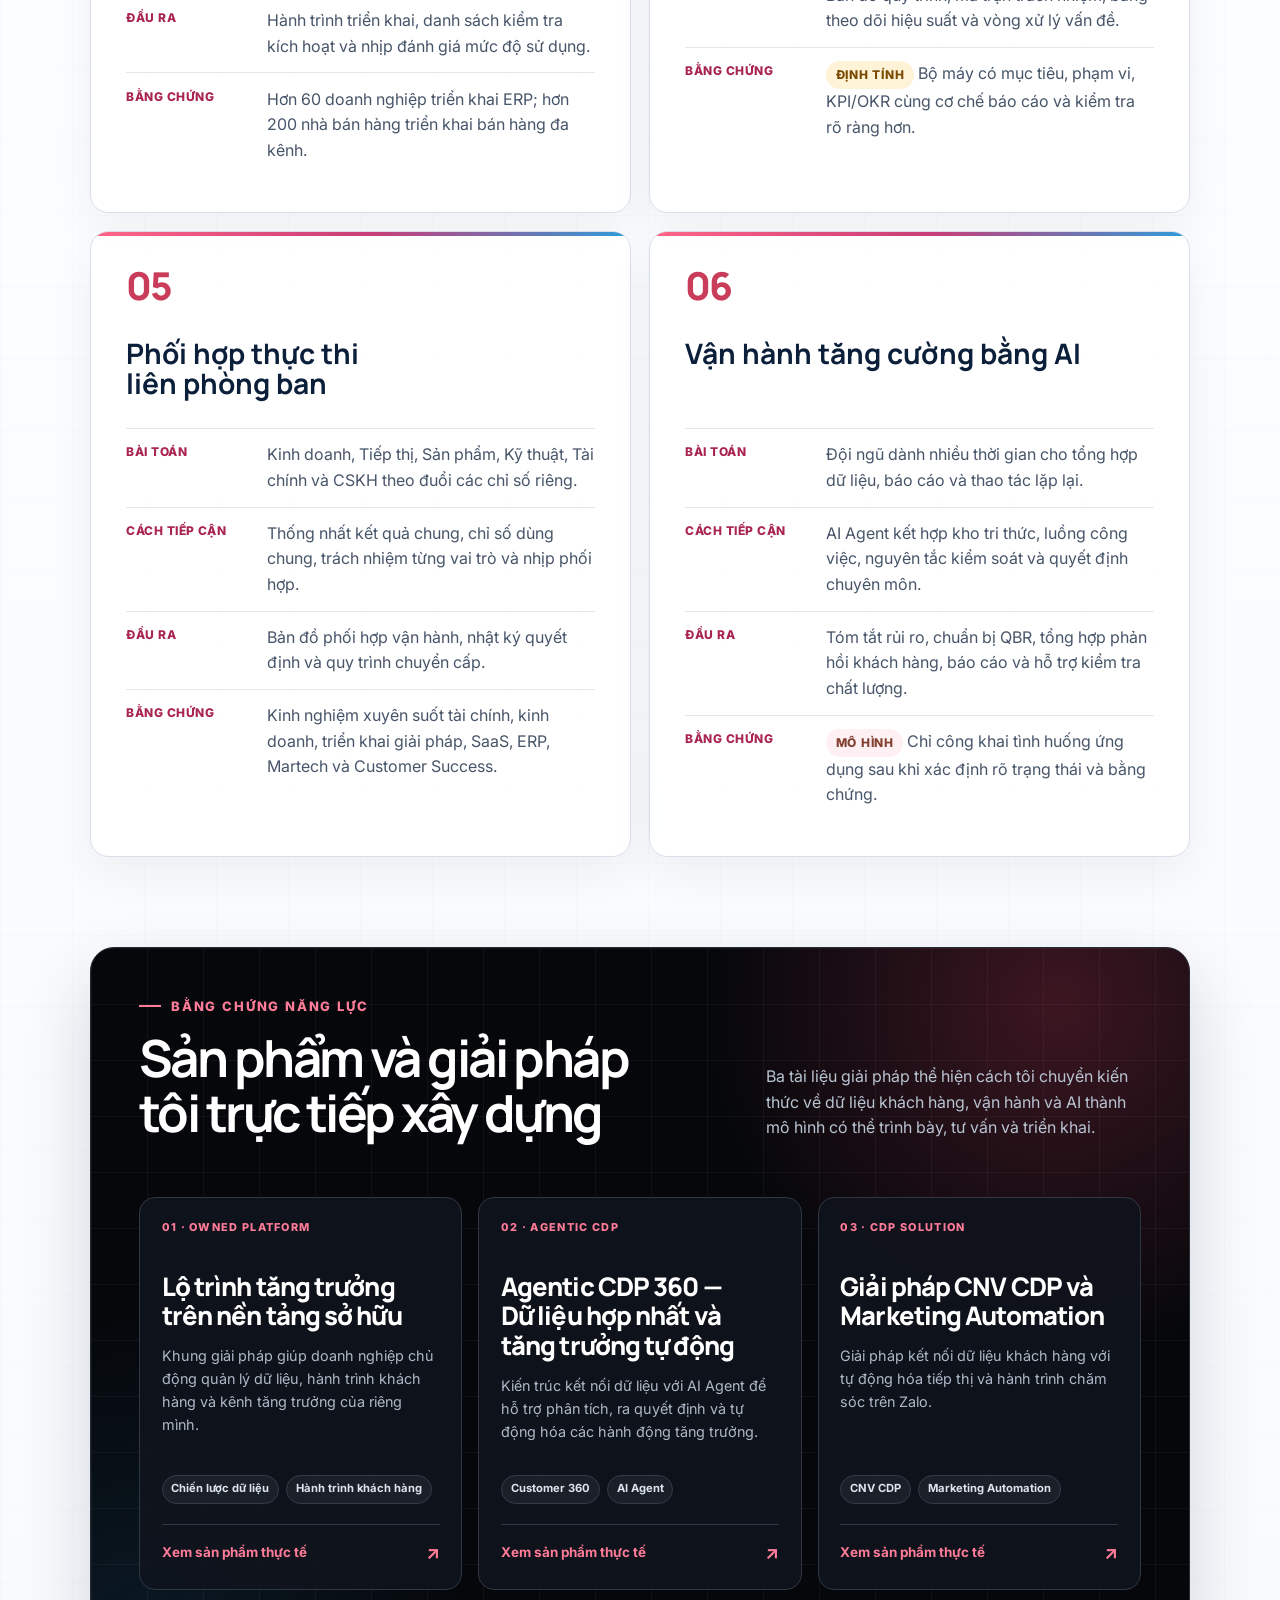
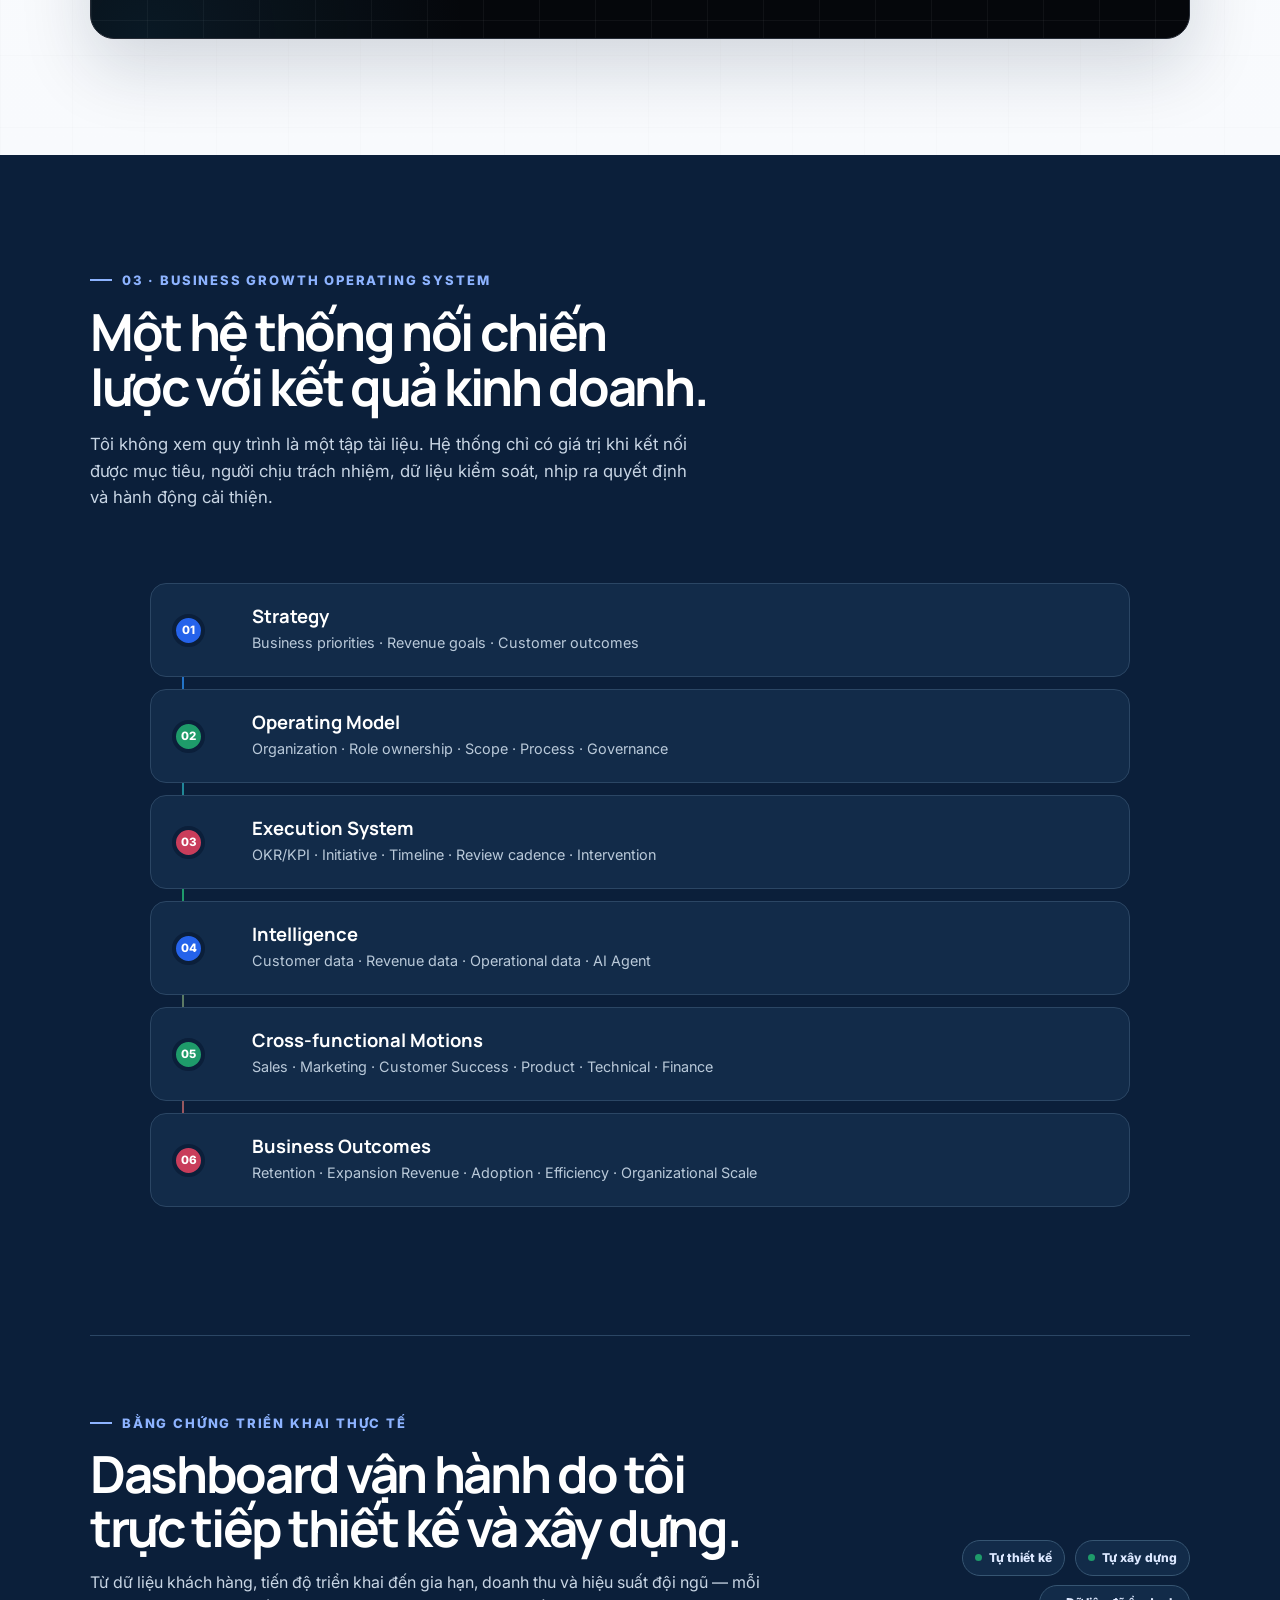
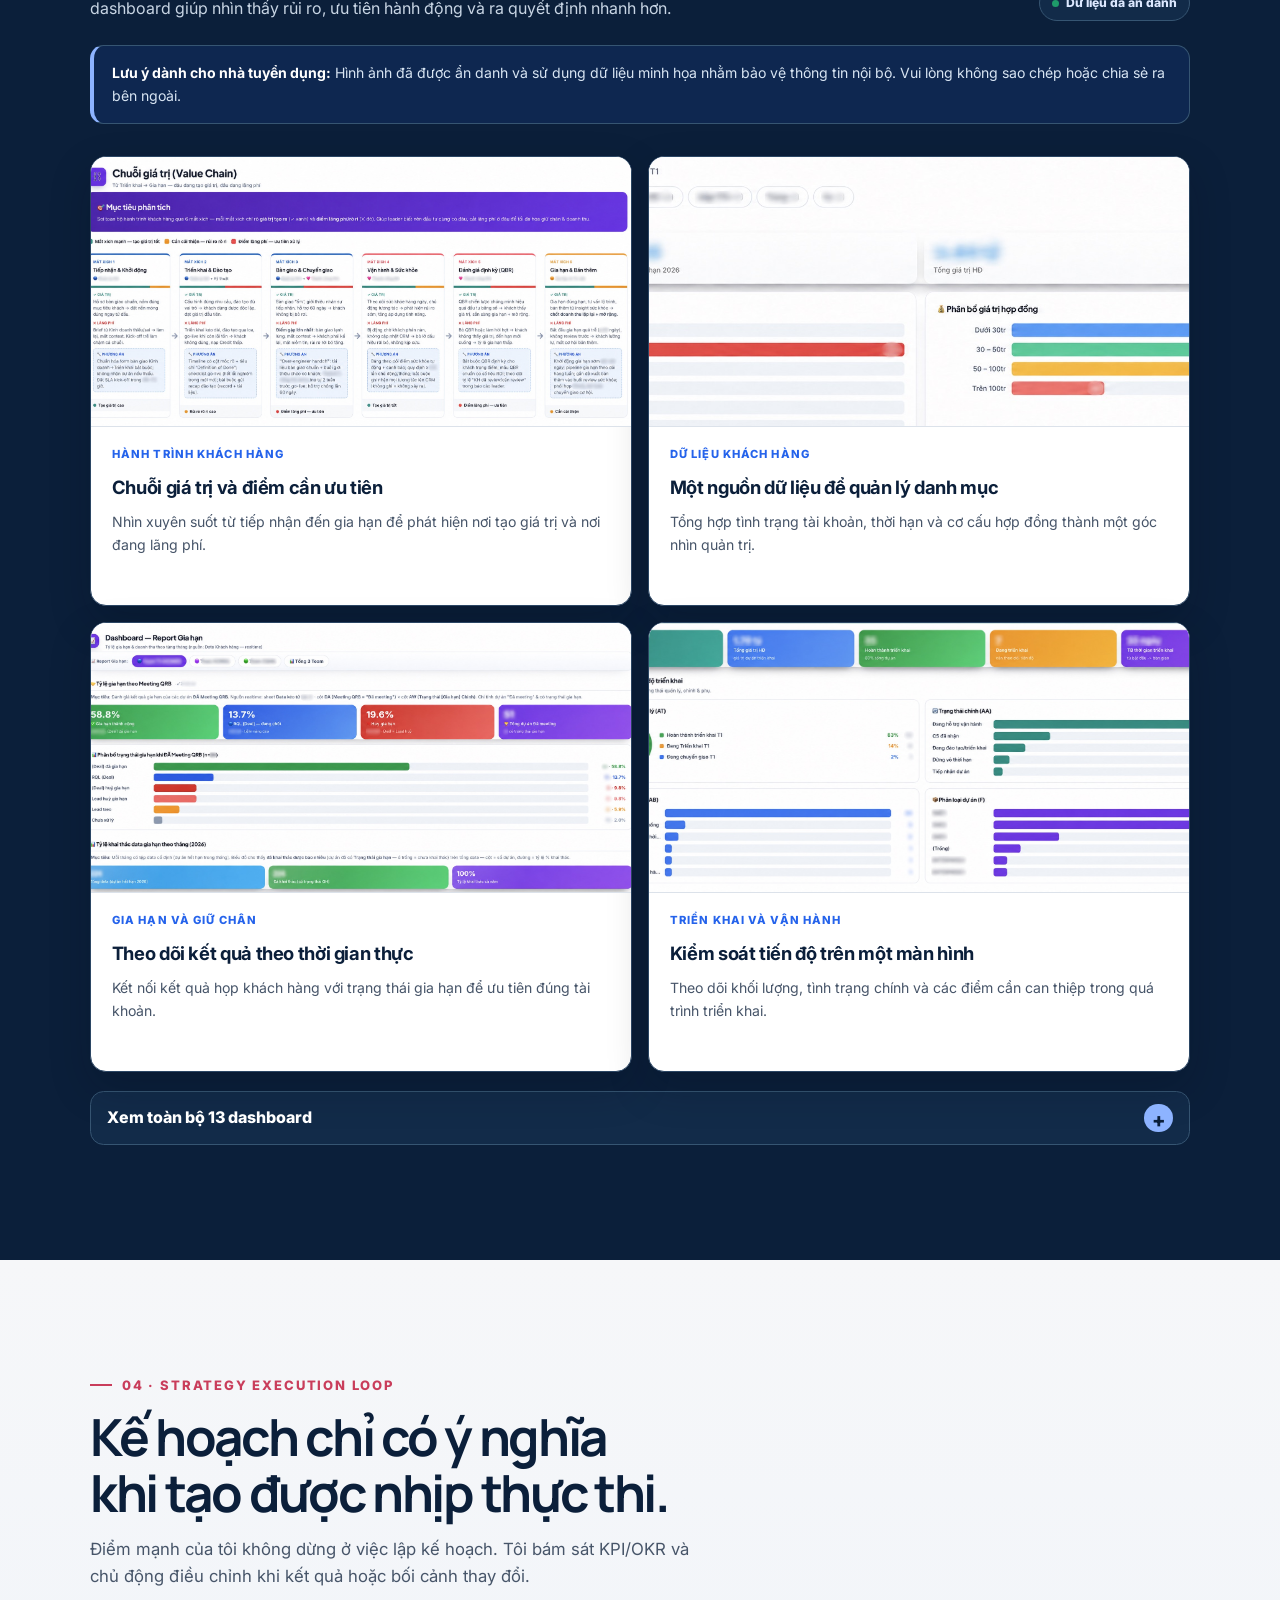
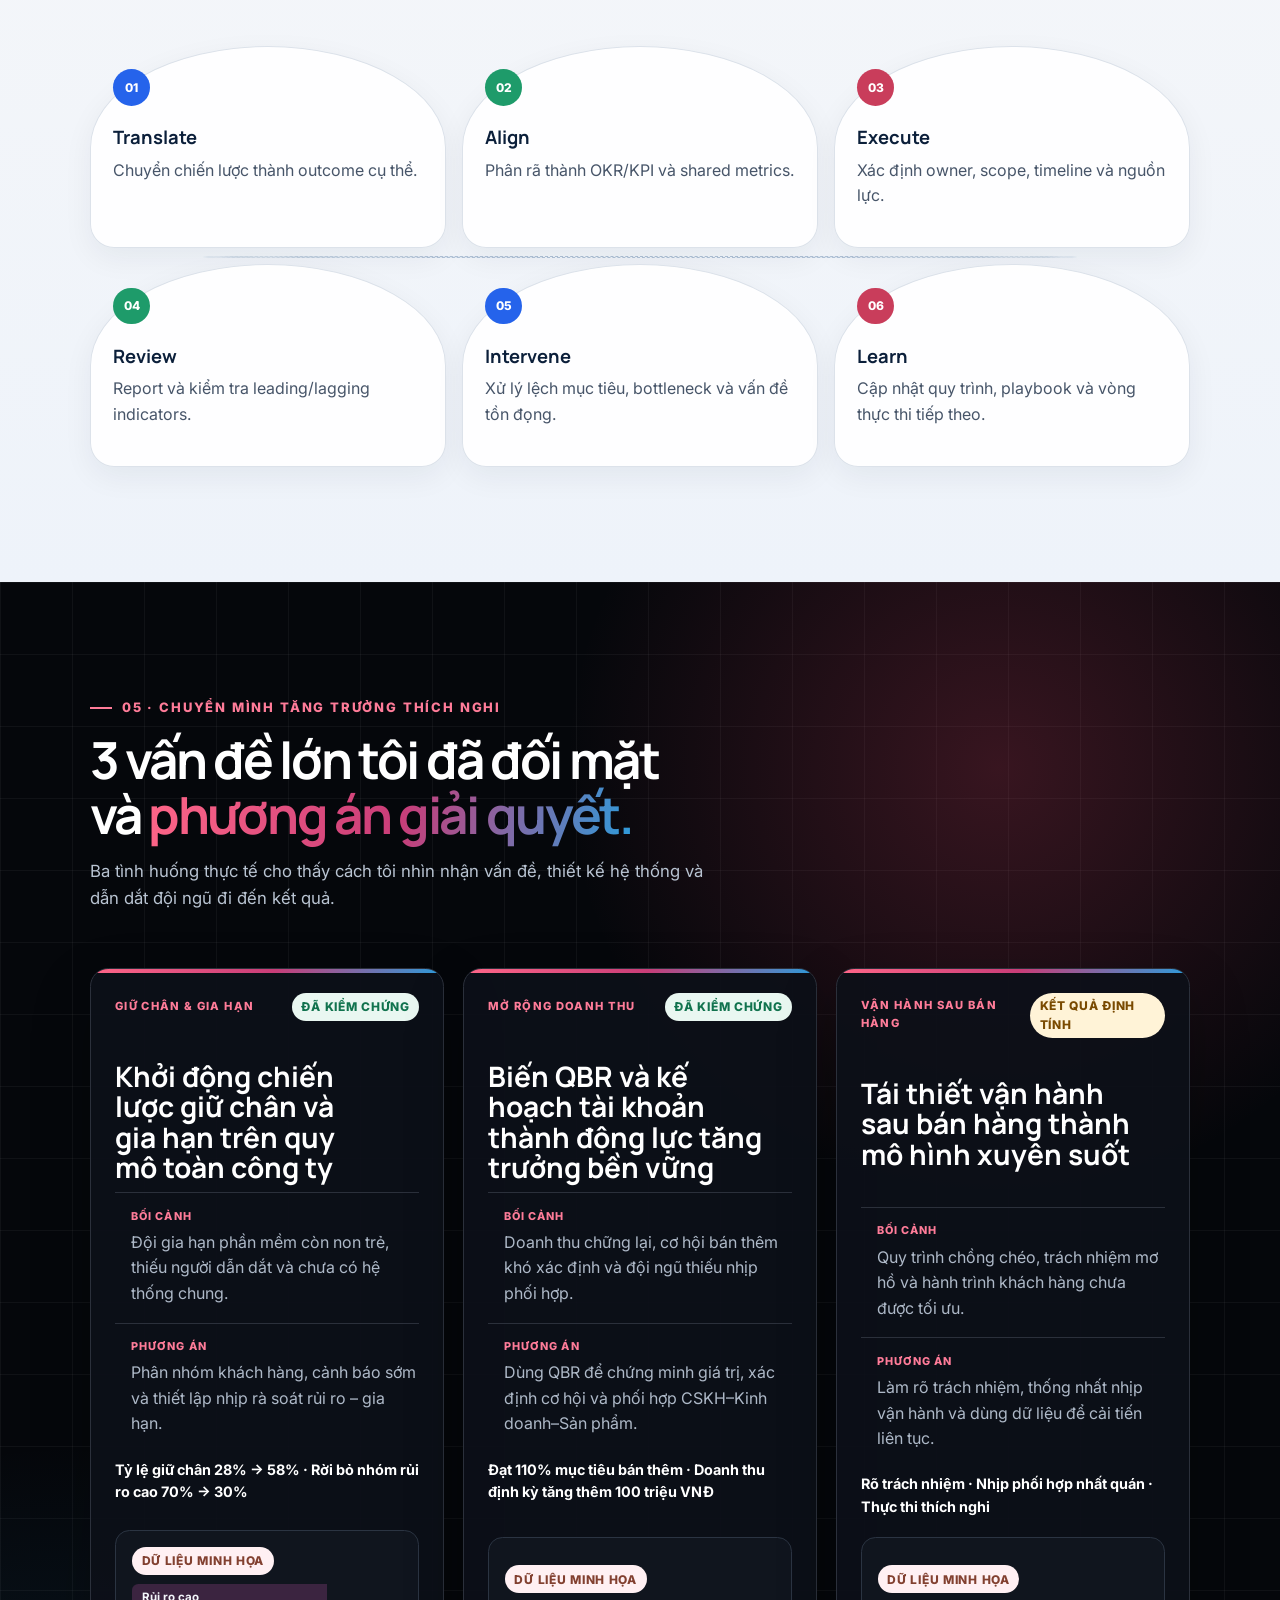
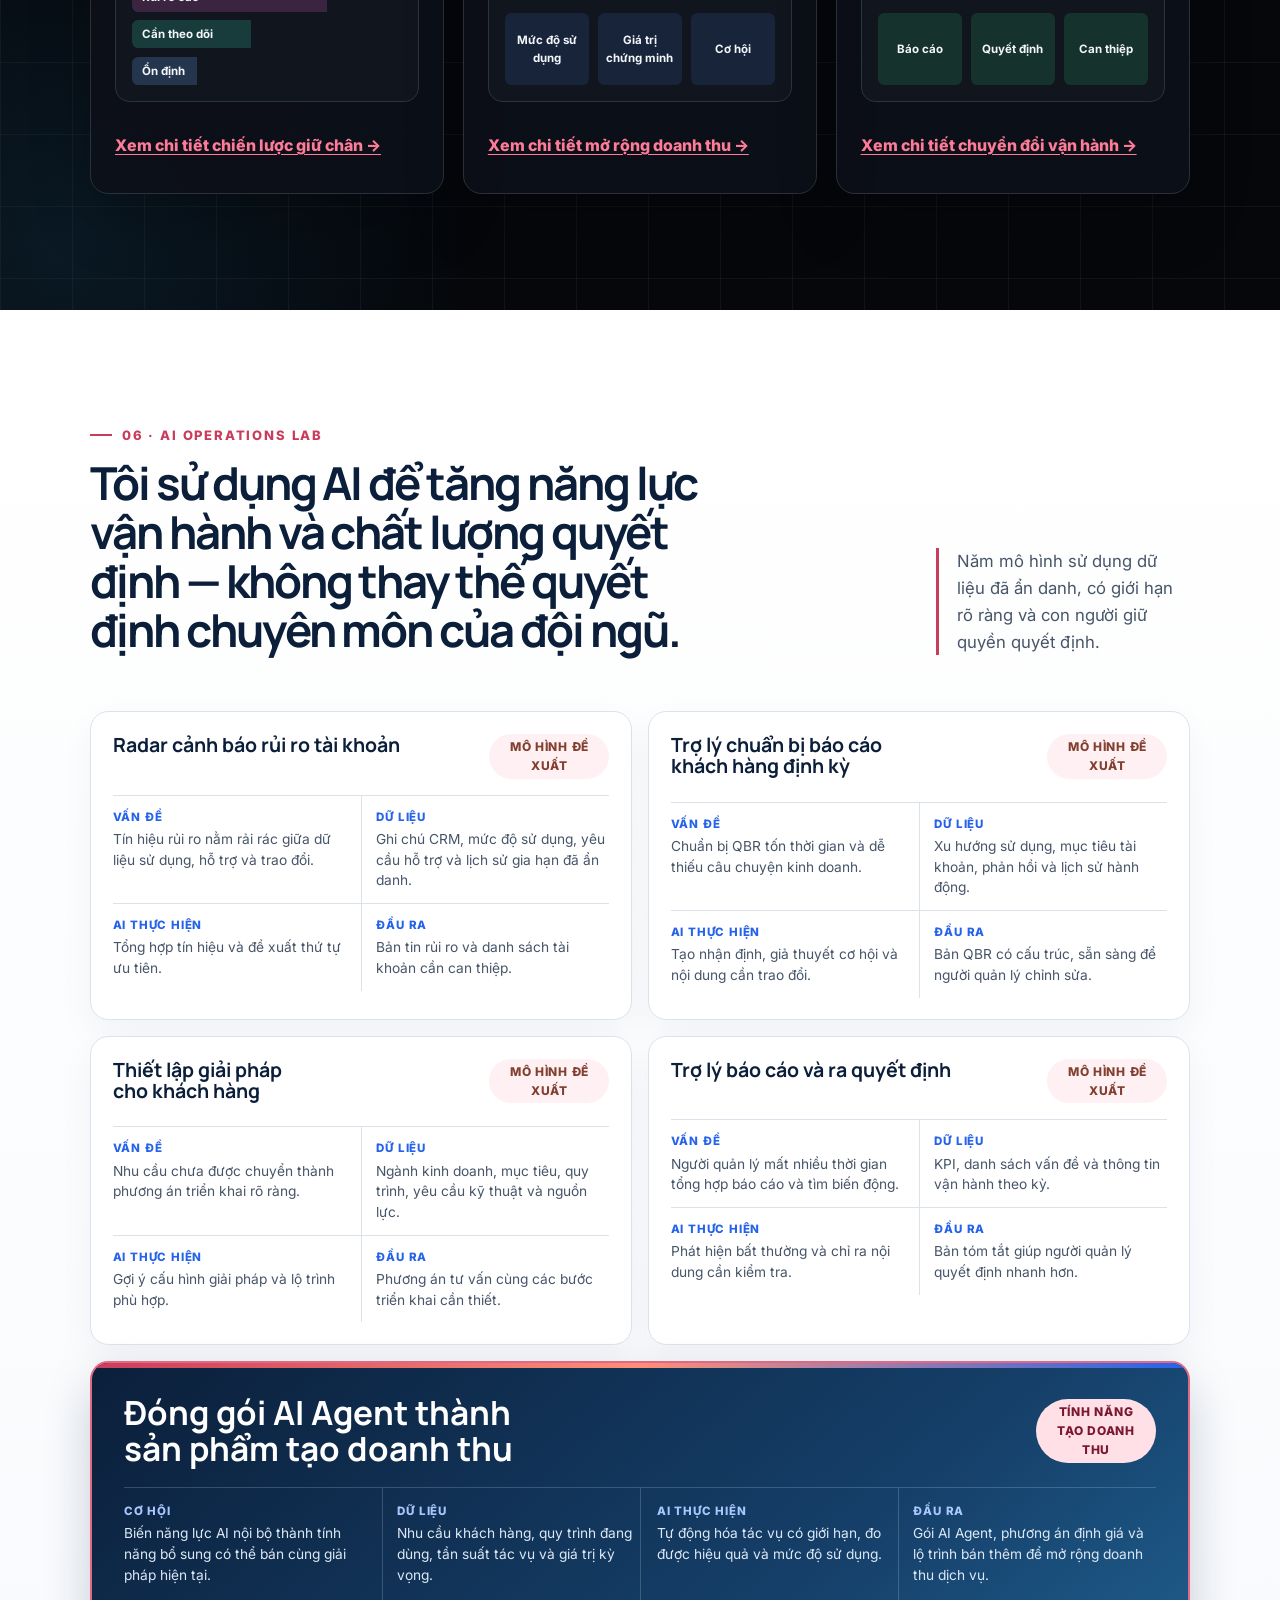
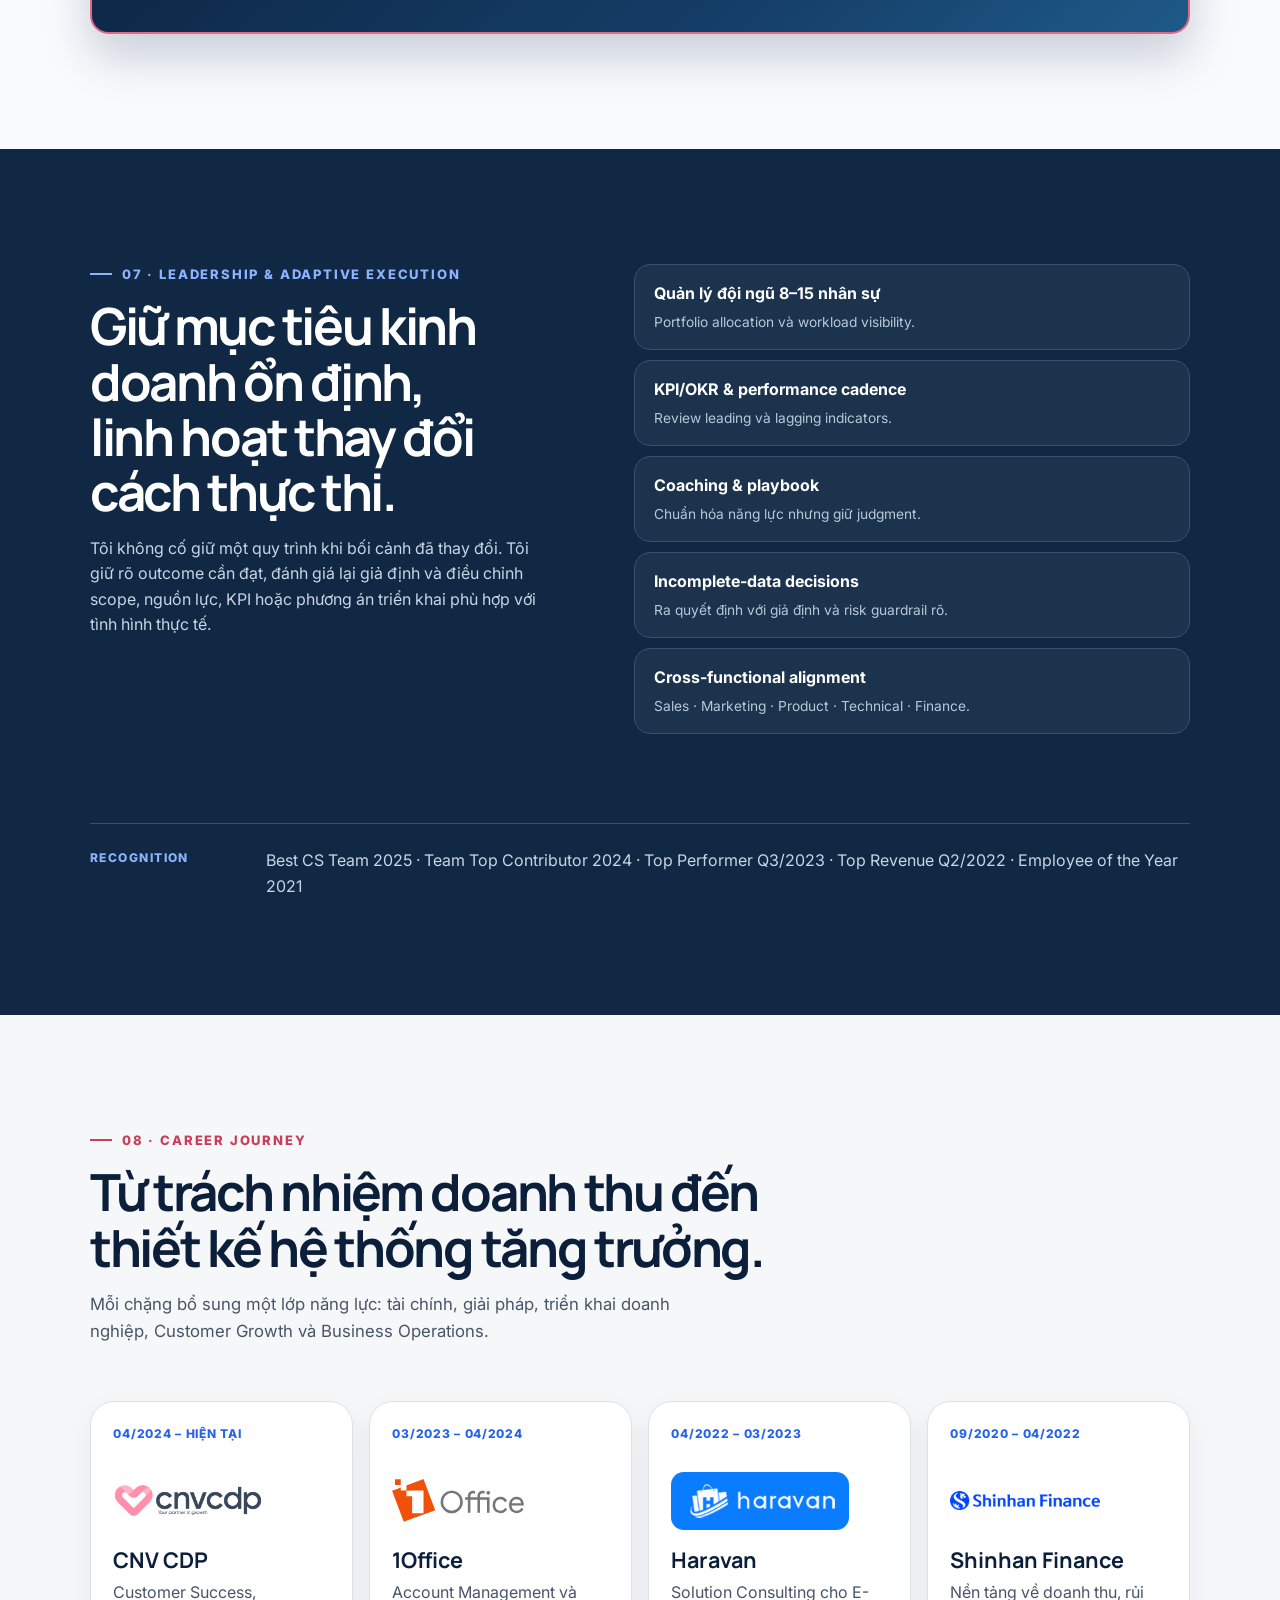
==== commit 72d905d9: "feat: replace hero portrait with approved image" ====
--- a/index.html
+++ b/index.html
@@ -52,7 +52,7 @@
           </div>
           <div class="hero-visual">
             <div class="portrait-frame">
-              <img src="assets/images/nguyen-van-nhan.webp" width="720" height="900" alt="Nguyễn Văn Nhân, Customer Growth &amp; Business Operations Leader">
+              <img class="hero-portrait-cutout" src="assets/images/nguyen-van-nhan-hero-cutout.png" width="1470" height="1756" alt="Nguyễn Văn Nhân, Customer Growth &amp; Business Operations Leader">
               <p><strong>Nguyễn Văn Nhân</strong><span>Customer Growth &amp; Business Operations</span></p>
             </div>
             <div class="hero-model" role="img" aria-label="Mô hình kết nối chiến lược, con người, dữ liệu và tăng trưởng">
--- a/assets/css/styles.css
+++ b/assets/css/styles.css
@@ -81,8 +81,8 @@
 .text-link { display: inline-flex; align-items: center; min-height: 48px; padding-inline: .4rem; color: var(--blue); font-weight: 800; }
 .hero-visual { position: relative; min-height: 540px; }
 .portrait-frame { position: absolute; inset: 0 0 0 2rem; overflow: hidden; background: var(--surface); border: 1px solid var(--border); border-radius: 2rem; box-shadow: var(--shadow-lg); }
-.portrait-frame::after { content: ""; position: absolute; inset: auto 0 0; height: 34%; background: linear-gradient(transparent, rgba(11, 31, 58, .88)); }
-.portrait-frame img { width: 100%; height: 100%; object-fit: cover; object-position: center top; }
+.portrait-frame::after { content: ""; position: absolute; inset: auto 0 0; height: 30%; background: linear-gradient(transparent, rgba(11, 31, 58, .9)); }
+.portrait-frame .hero-portrait-cutout { width: 100%; height: 100%; object-fit: cover; object-position: center top; }
 .portrait-frame p { position: absolute; z-index: 1; right: 1.4rem; bottom: 1.25rem; left: auto; max-width: 13rem; margin: 0; color: var(--surface); text-align: right; }
 .portrait-frame strong, .portrait-frame span { display: block; }
 .portrait-frame strong { font: 800 1.15rem/1.3 Manrope, sans-serif; }
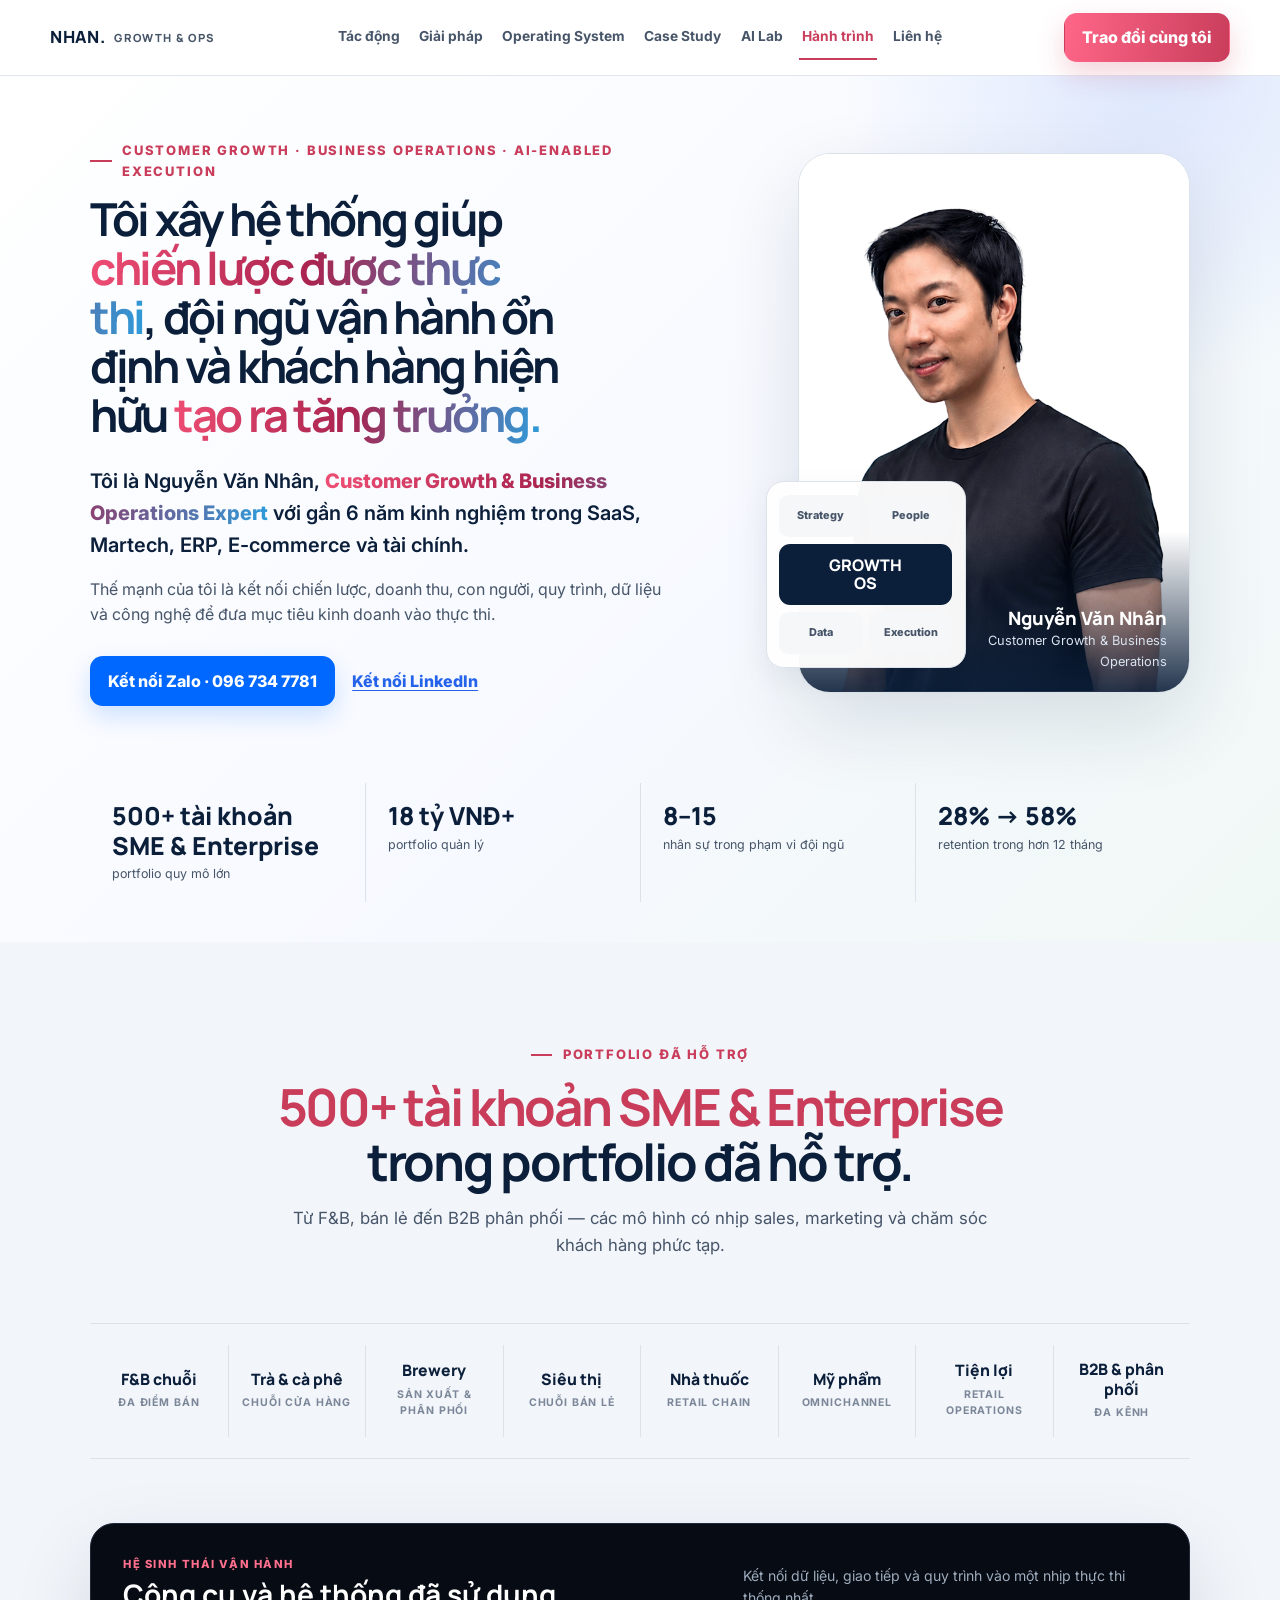
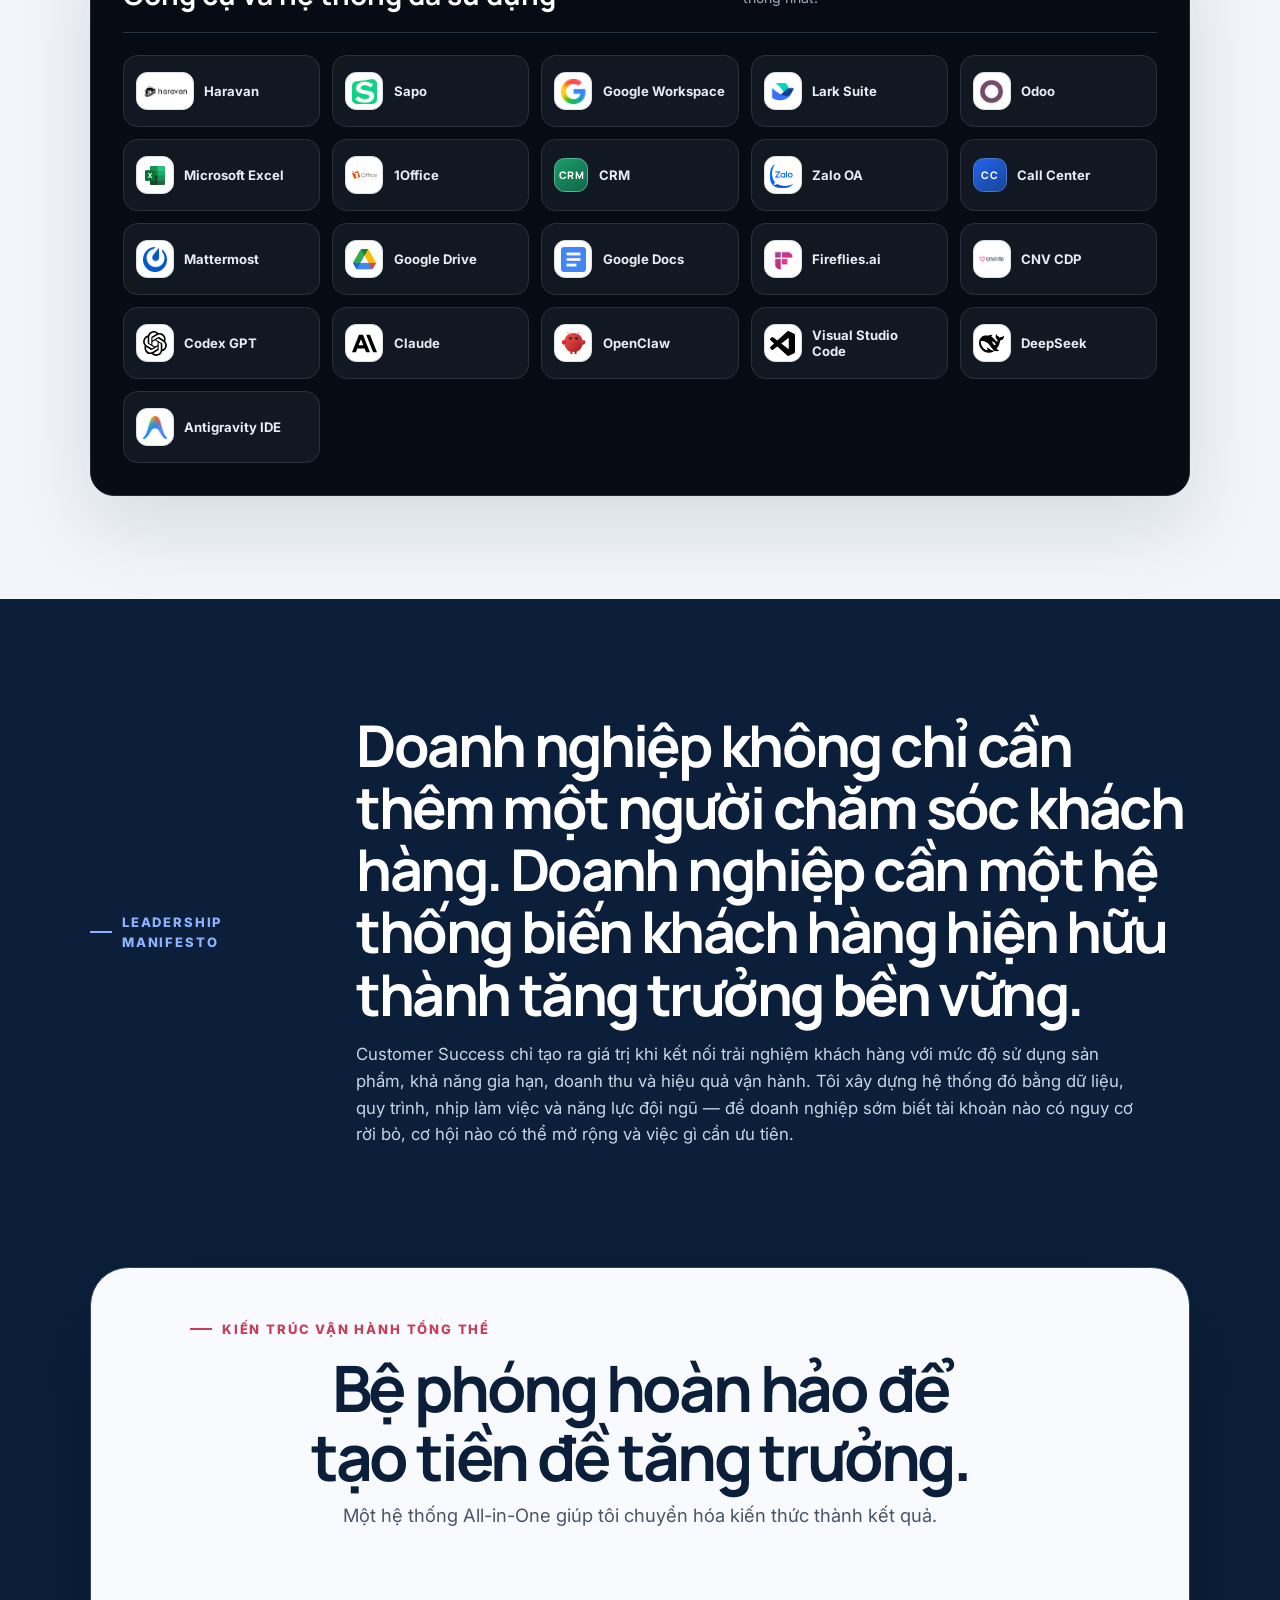
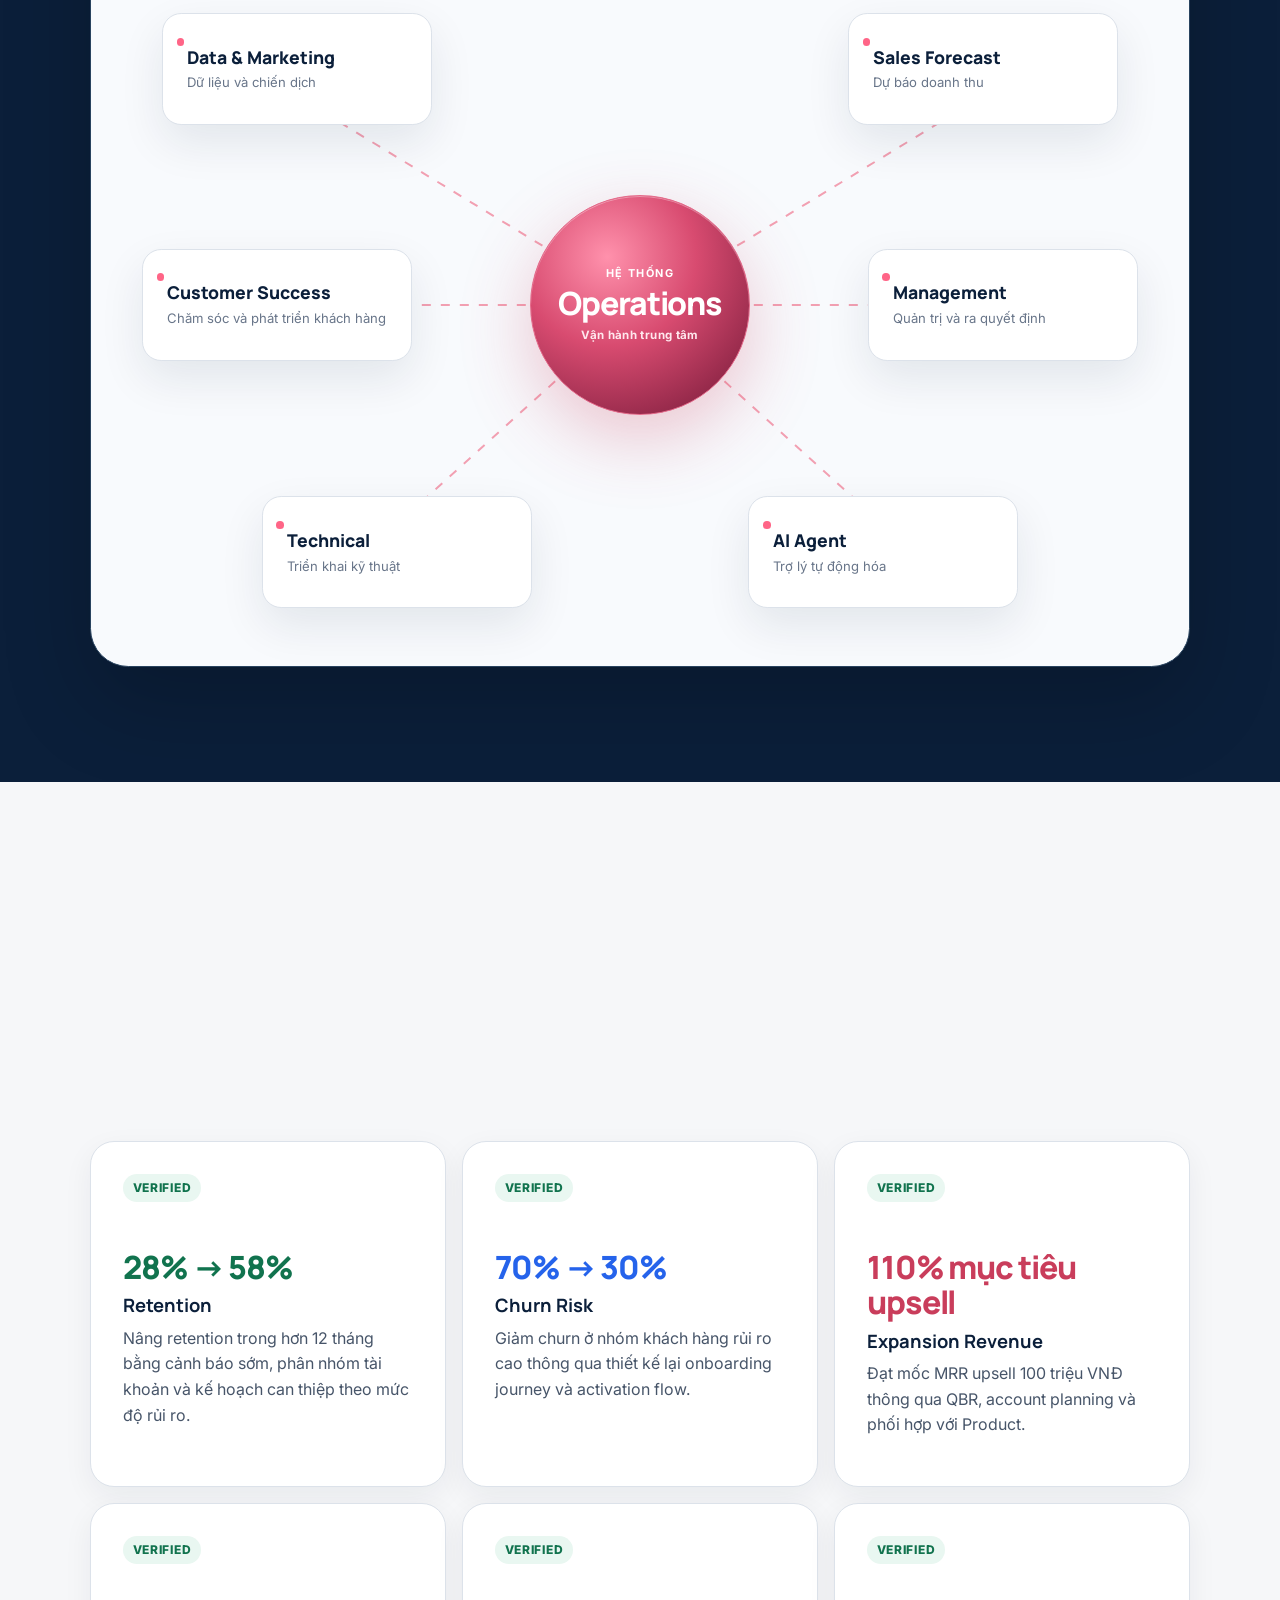
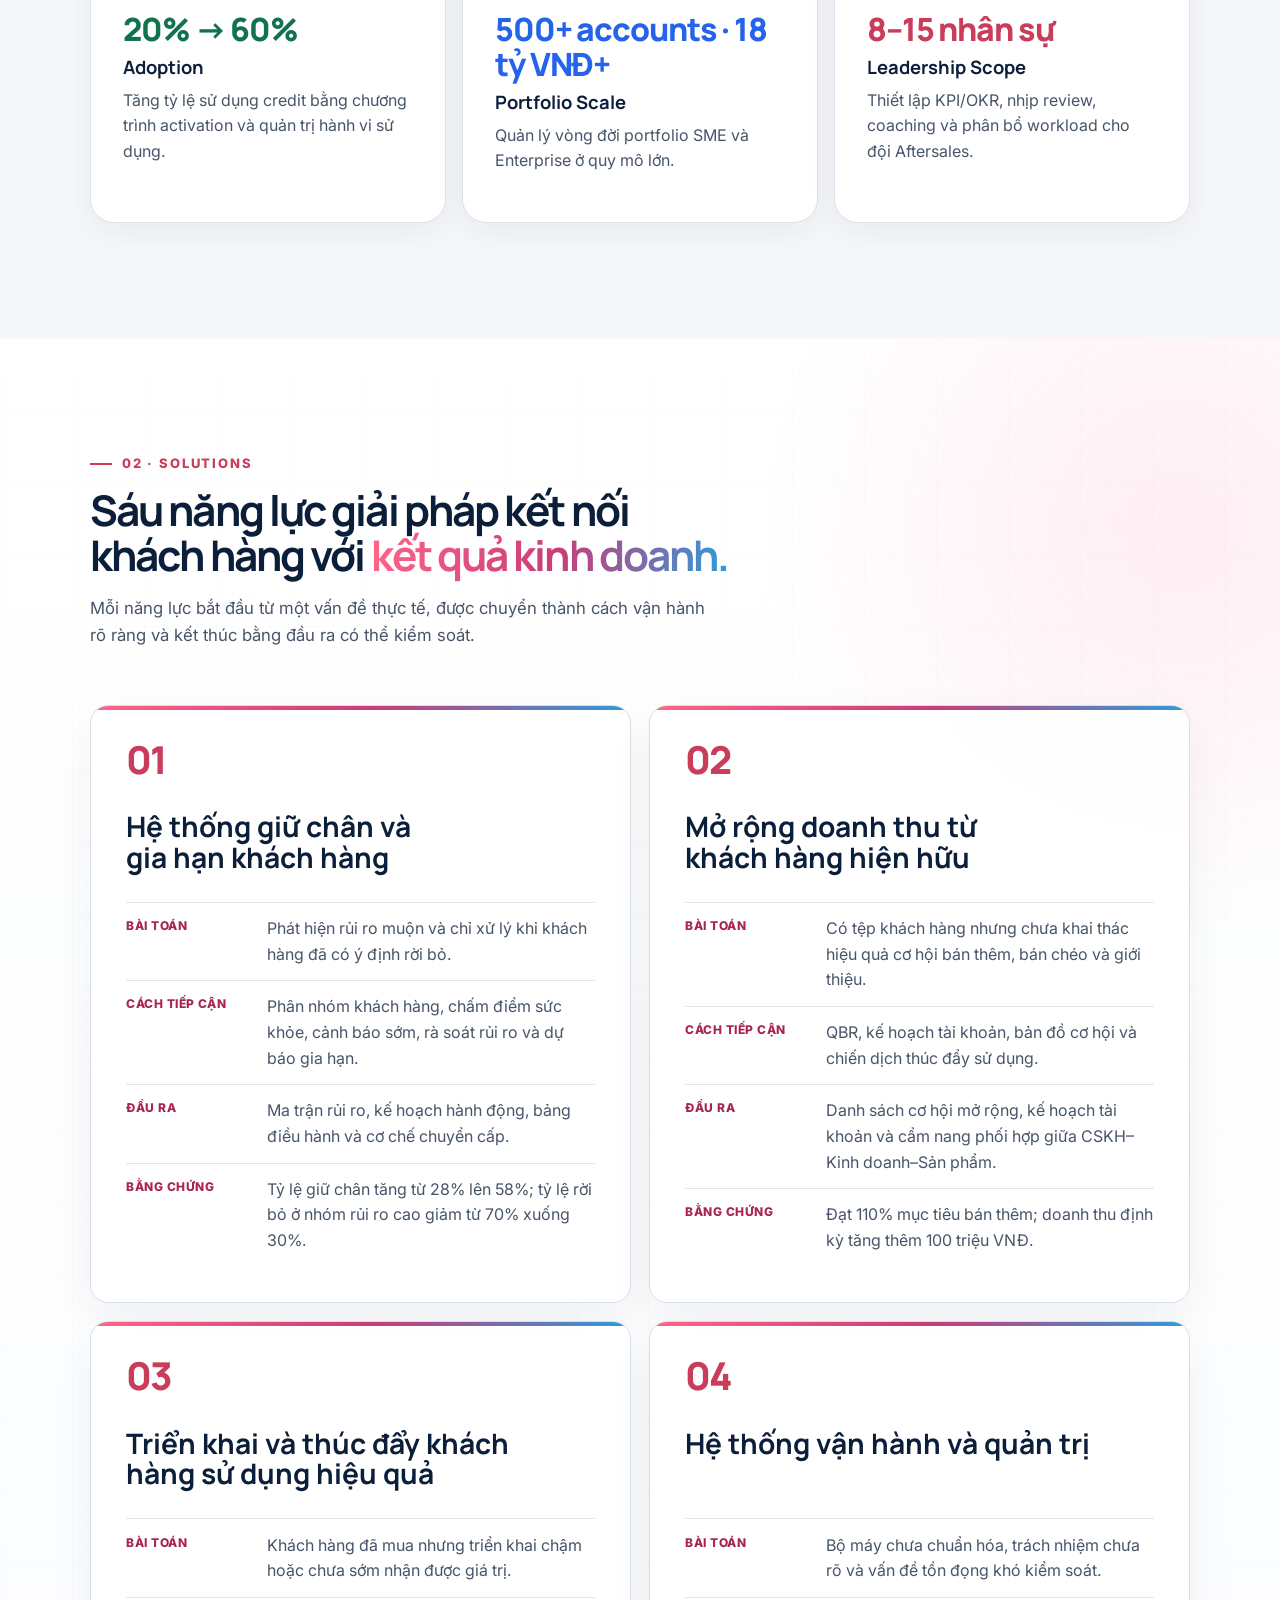
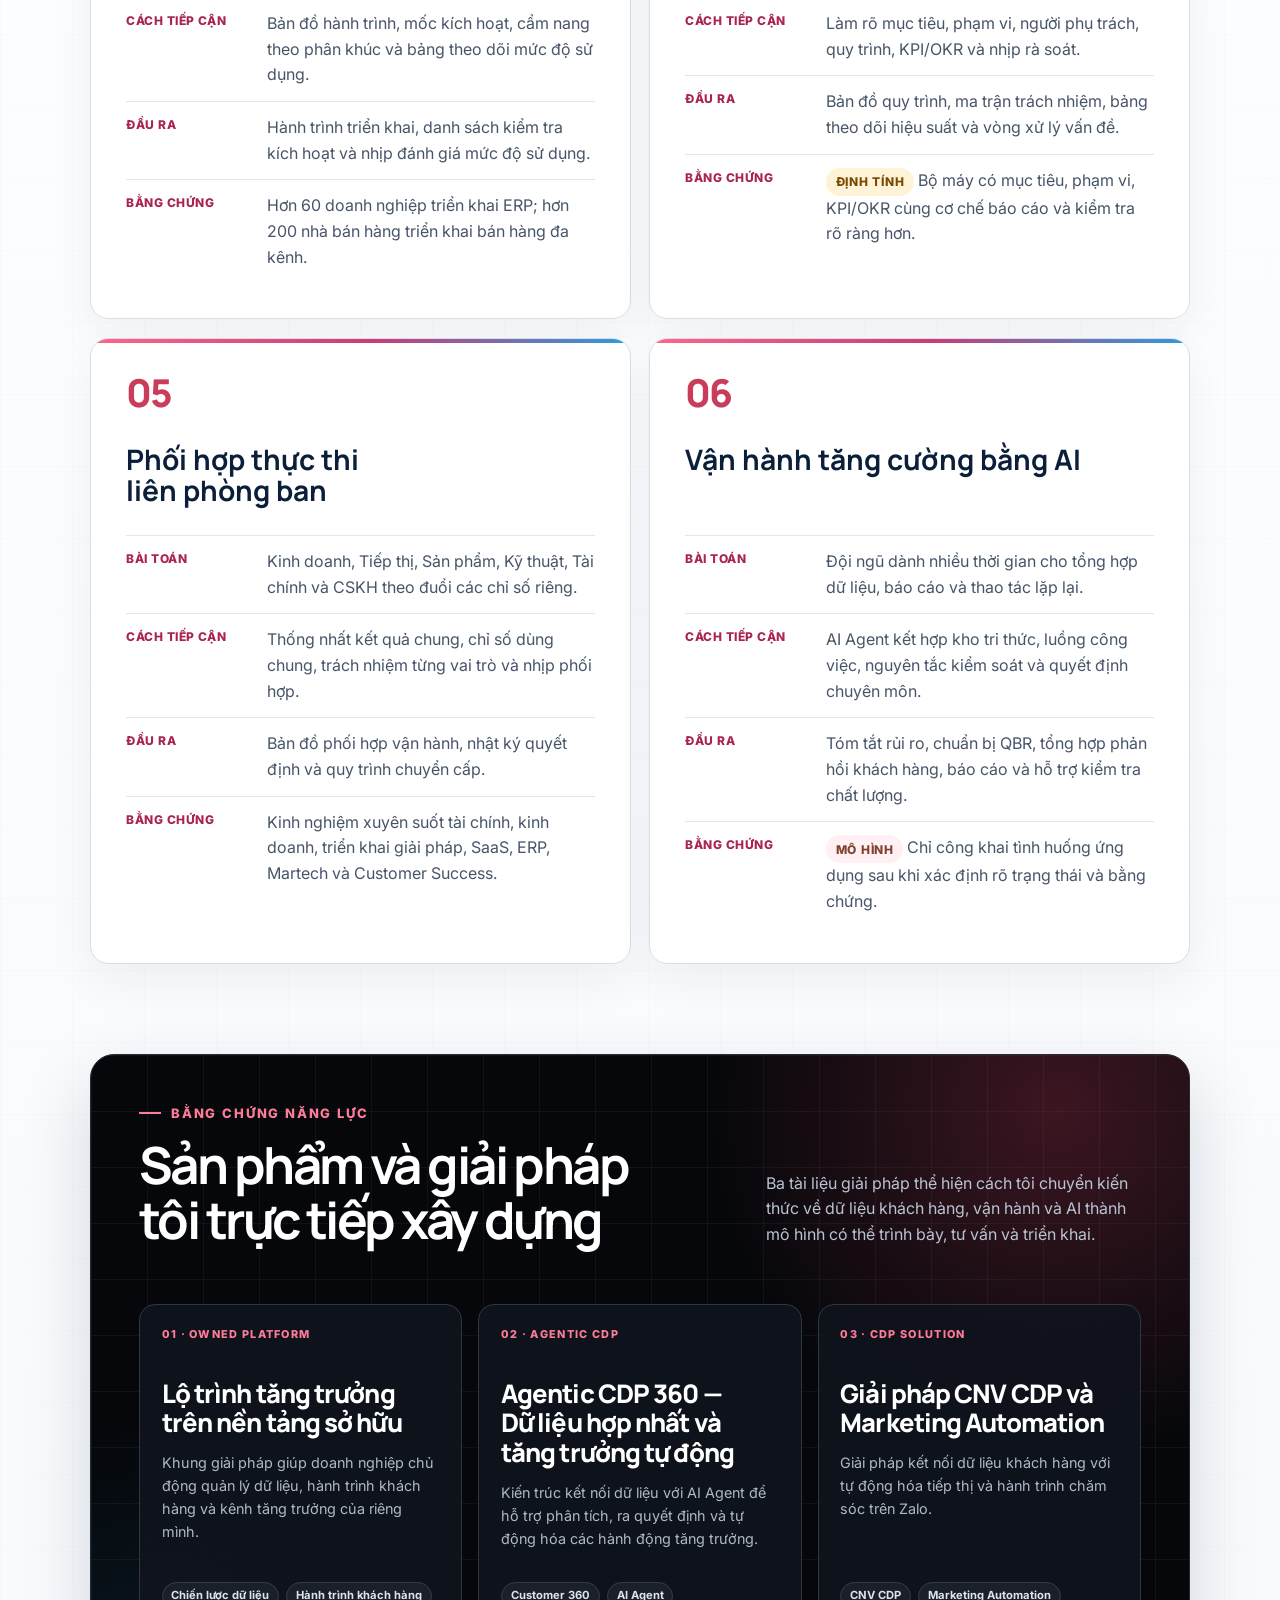
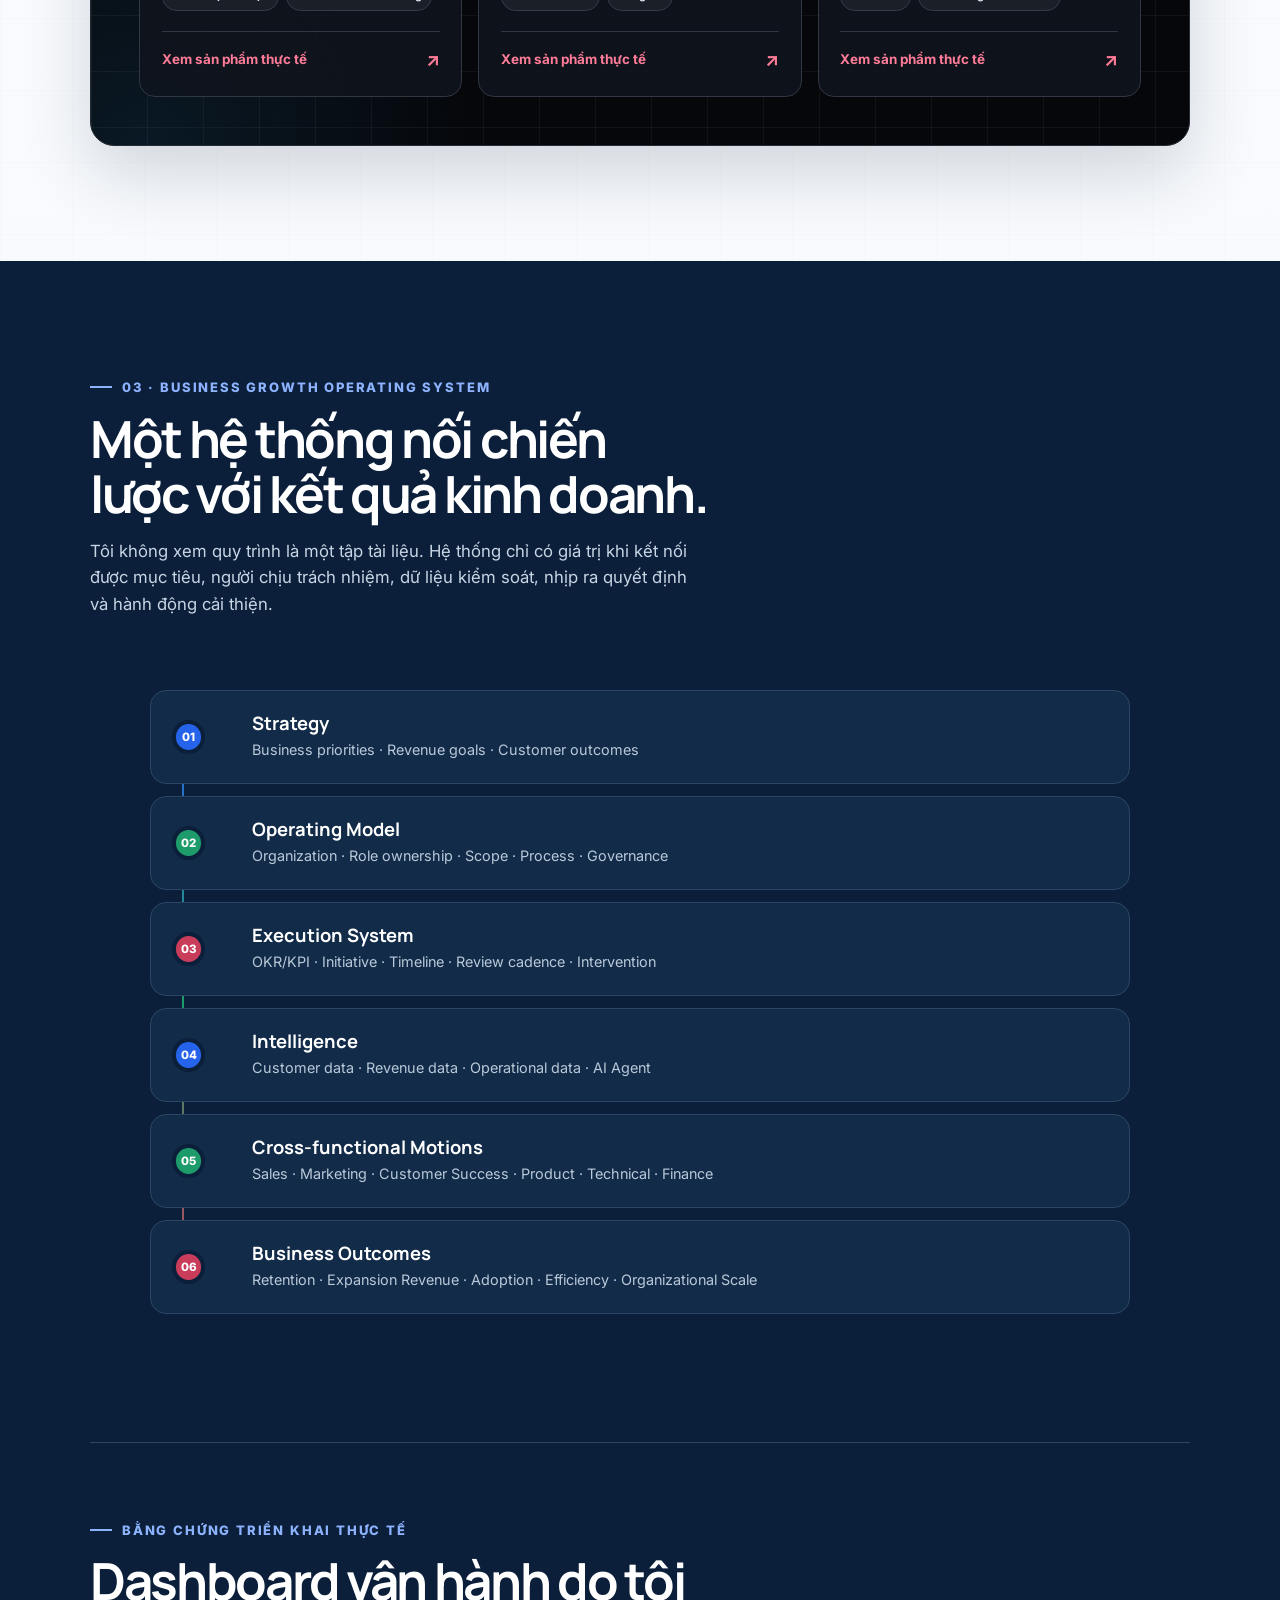
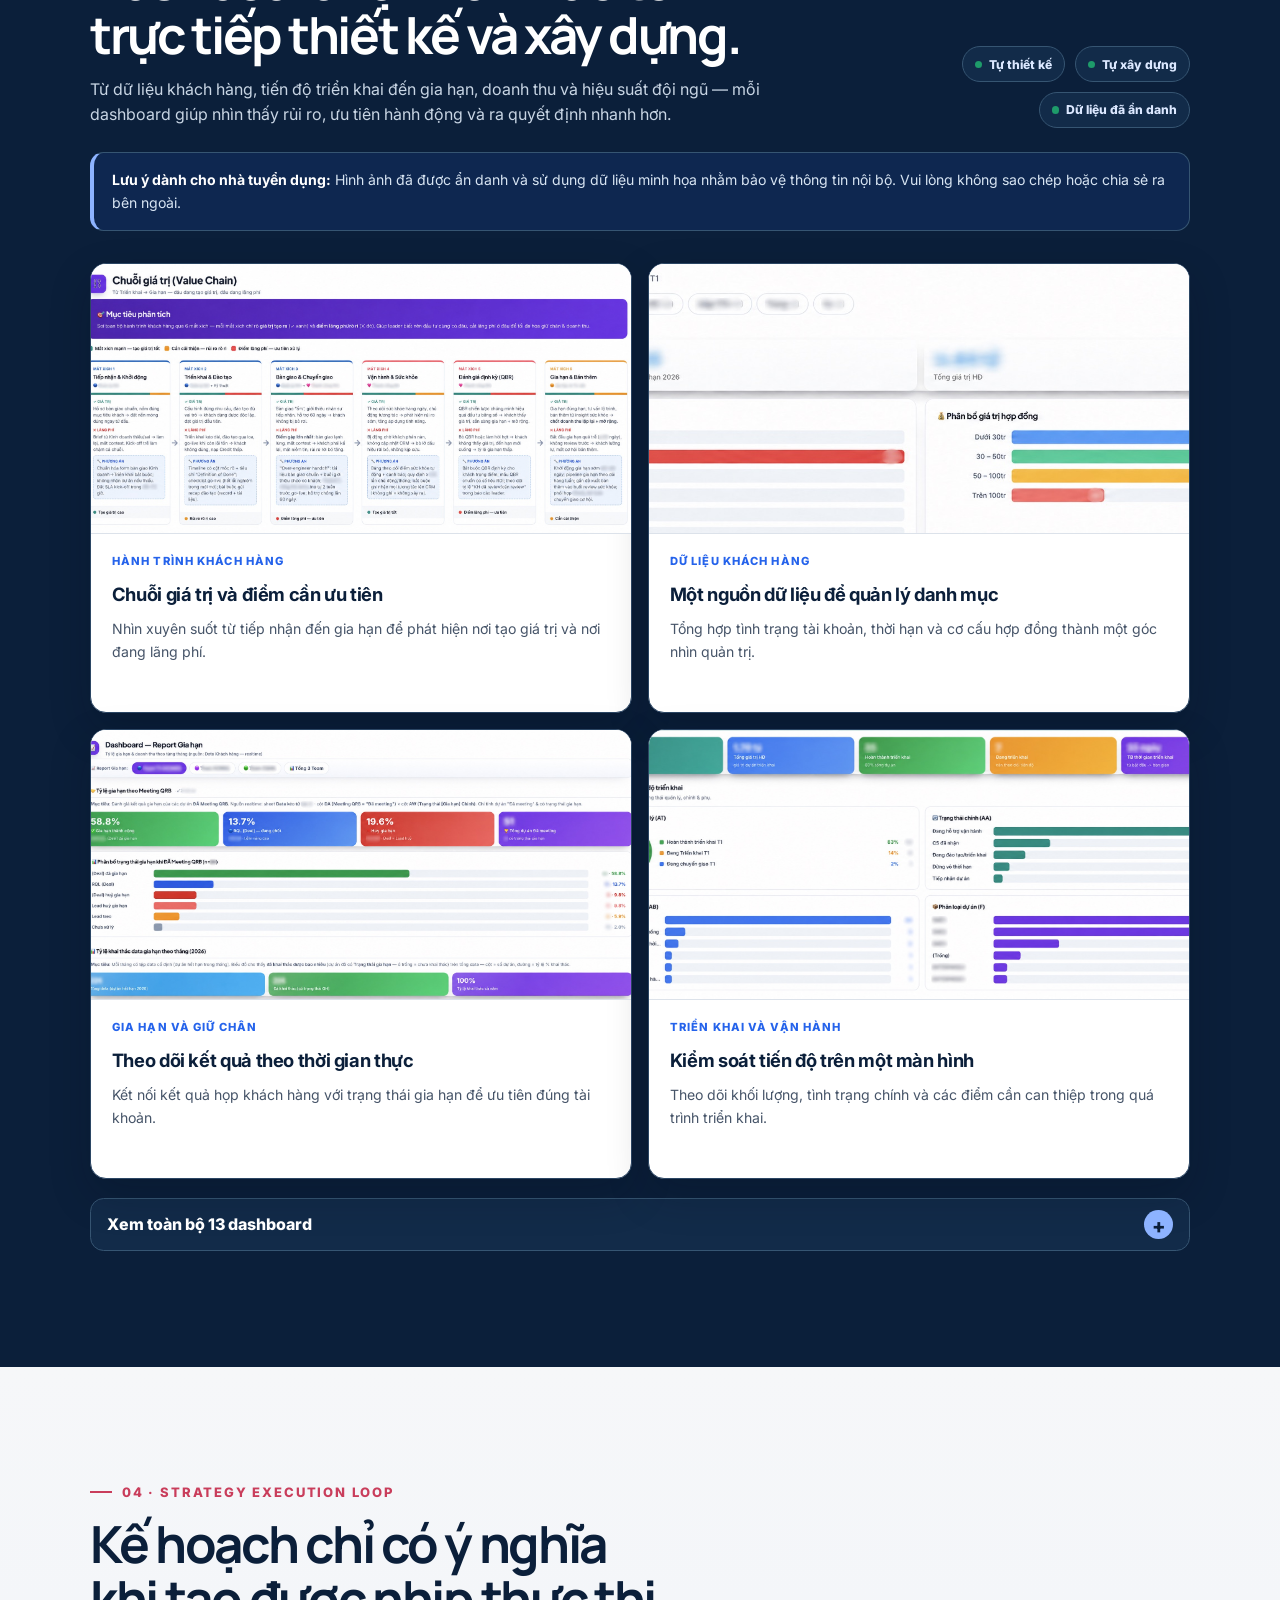
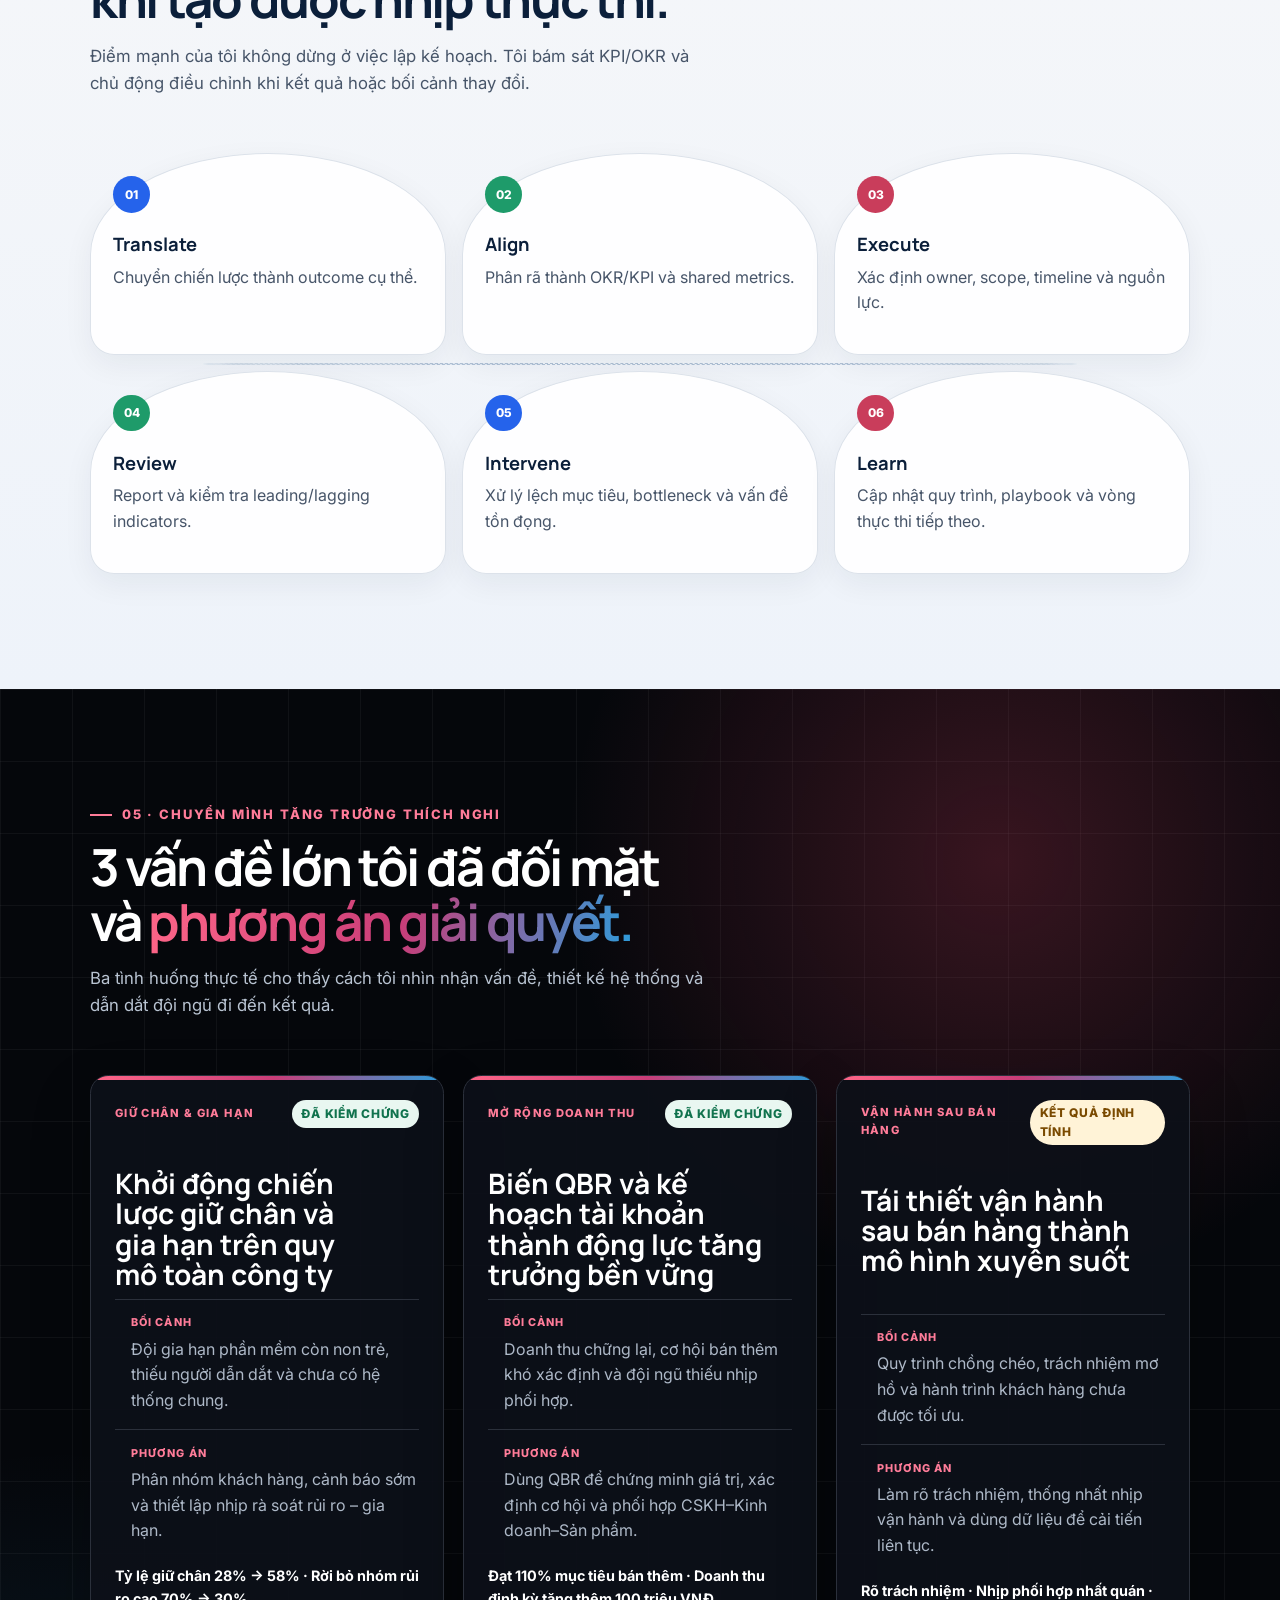
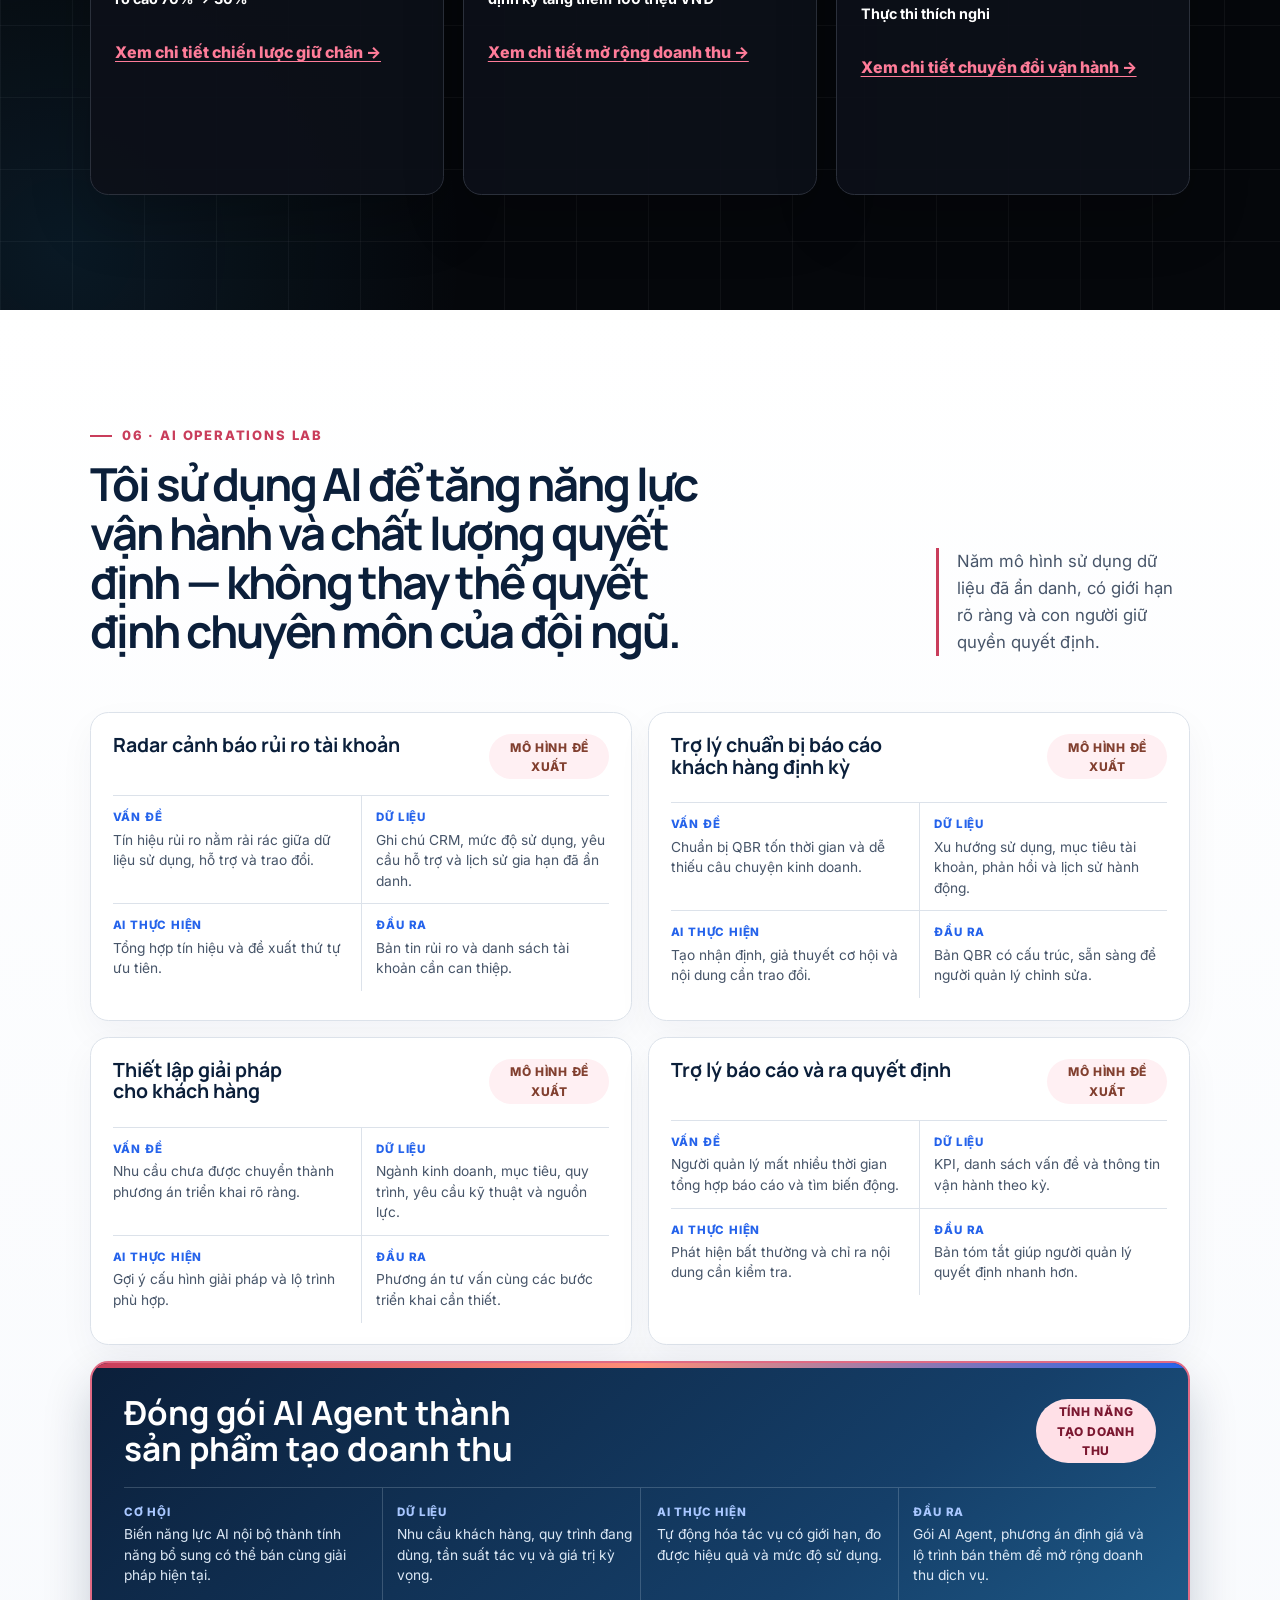
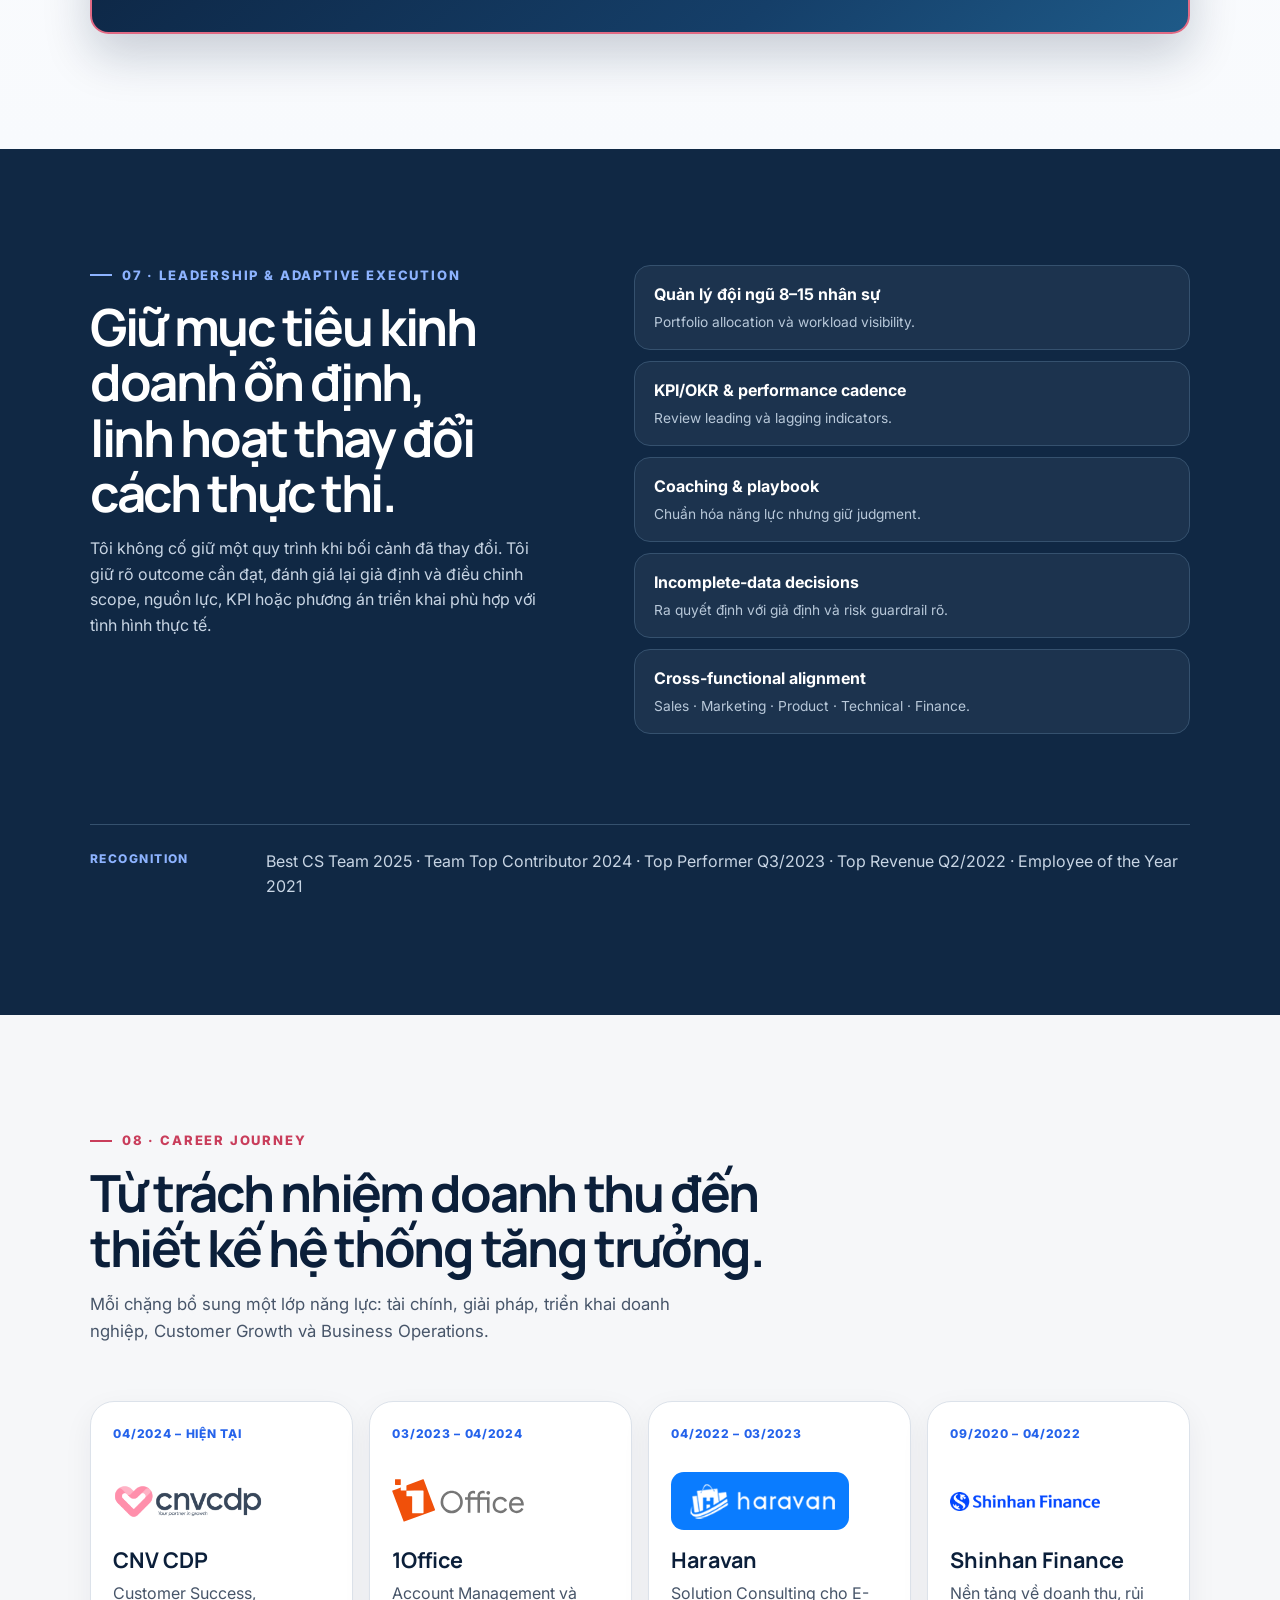
==== commit a9168e38: "feat: refine hero cases and tool ecosystem" ====
--- a/index.html
+++ b/index.html
@@ -3,16 +3,16 @@
   <head>
     <meta charset="utf-8">
     <meta name="viewport" content="width=device-width, initial-scale=1">
-    <meta name="description" content="Portfolio của Nguyễn Văn Nhân — Customer Growth &amp; Business Operations Leader với kinh nghiệm xây hệ thống retention, expansion revenue, Customer Success Operations và AI-enabled execution.">
+    <meta name="description" content="Portfolio của Nguyễn Văn Nhân — Customer Growth &amp; Business Operations Expert với kinh nghiệm xây hệ thống retention, expansion revenue, Customer Success Operations và AI-enabled execution.">
     <link rel="canonical" href="/">
     <meta property="og:type" content="website">
     <meta property="og:locale" content="vi_VN">
-    <meta property="og:title" content="Nguyễn Văn Nhân | Customer Growth &amp; Business Operations Leader">
+    <meta property="og:title" content="Nguyễn Văn Nhân | Customer Growth &amp; Business Operations Expert">
     <meta property="og:description" content="Customer Growth, retention, expansion revenue, Business Operations và AI-enabled execution.">
     <meta property="og:url" content="/">
     <meta property="og:image" content="/assets/images/og-portfolio.png">
     <meta name="twitter:card" content="summary_large_image">
-    <title>Nguyễn Văn Nhân | Customer Growth &amp; Business Operations Leader</title>
+    <title>Nguyễn Văn Nhân | Customer Growth &amp; Business Operations Expert</title>
     <link rel="icon" href="assets/images/favicon.svg" type="image/svg+xml">
     <link rel="stylesheet" href="assets/css/styles.css">
   </head>
@@ -41,18 +41,16 @@
           <div class="hero-copy">
             <p class="eyebrow">CUSTOMER GROWTH · BUSINESS OPERATIONS · AI-ENABLED EXECUTION</p>
             <h1 id="hero-title">Tôi xây hệ thống giúp <span class="hero-gradient">chiến lược được thực thi</span>, đội ngũ vận hành ổn định và khách hàng hiện hữu <span class="hero-gradient">tạo ra tăng trưởng.</span></h1>
-            <p class="hero-lede">Tôi là Nguyễn Văn Nhân, <span class="hero-gradient">Customer Growth &amp; Business Operations Leader</span> với gần 6 năm kinh nghiệm trong SaaS, Martech, ERP, E-commerce và tài chính.</p>
+            <p class="hero-lede">Tôi là Nguyễn Văn Nhân, <span class="hero-gradient">Customer Growth &amp; Business Operations Expert</span> với gần 6 năm kinh nghiệm trong SaaS, Martech, ERP, E-commerce và tài chính.</p>
             <p>Thế mạnh của tôi là kết nối chiến lược, doanh thu, con người, quy trình, dữ liệu và công nghệ để đưa mục tiêu kinh doanh vào thực thi.</p>
             <div class="hero-actions" aria-label="Hành động chính">
-              <a class="button button-primary" href="#impact">Xem cách tôi tạo ra kết quả</a>
-              <a class="button button-secondary" href="#contact">Trao đổi về bài toán tăng trưởng</a>
               <a class="button button-zalo" href="https://zalo.me/0967347781">Kết nối Zalo · 096 734 7781</a>
               <a class="text-link" href="https://www.linkedin.com/in/nguyenvannhan/">Kết nối LinkedIn</a>
             </div>
           </div>
           <div class="hero-visual">
             <div class="portrait-frame">
-              <img class="hero-portrait-cutout" src="assets/images/nguyen-van-nhan-hero-cutout.png" width="1470" height="1756" alt="Nguyễn Văn Nhân, Customer Growth &amp; Business Operations Leader">
+              <img class="hero-portrait-cutout" src="assets/images/nguyen-van-nhan-hero-cutout.png" width="1470" height="1756" alt="Nguyễn Văn Nhân, Customer Growth &amp; Business Operations Expert">
               <p><strong>Nguyễn Văn Nhân</strong><span>Customer Growth &amp; Business Operations</span></p>
             </div>
             <div class="hero-model" role="img" aria-label="Mô hình kết nối chiến lược, con người, dữ liệu và tăng trưởng">
@@ -95,7 +93,7 @@
               <p>Kết nối dữ liệu, giao tiếp và quy trình vào một nhịp thực thi thống nhất.</p>
             </div>
             <ul class="tool-grid" aria-label="Danh sách công cụ và hệ thống">
-              <li class="tool-card"><span class="tool-logo-frame"><img class="tool-logo" src="assets/images/logo-haravan.png" width="194" height="45" loading="lazy" alt="Logo Haravan"></span><strong>Haravan</strong></li>
+              <li class="tool-card"><span class="tool-logo-frame tool-logo-frame-wide"><img class="tool-logo tool-logo-haravan" src="assets/images/logo-haravan.png" width="194" height="45" loading="lazy" alt="Logo Haravan"></span><strong>Haravan</strong></li>
               <li class="tool-card"><span class="tool-logo-frame"><img class="tool-logo" src="assets/images/tool-sapo.png" width="128" height="128" loading="lazy" alt="Logo Sapo"></span><strong>Sapo</strong></li>
               <li class="tool-card"><span class="tool-logo-frame"><img class="tool-logo" src="assets/images/tool-google-workspace.png" width="20" height="20" loading="lazy" alt="Logo Google Workspace"></span><strong>Google Workspace</strong></li>
               <li class="tool-card"><span class="tool-logo-frame"><img class="tool-logo" src="assets/images/tool-lark.png" width="128" height="128" loading="lazy" alt="Logo Lark Suite"></span><strong>Lark Suite</strong></li>
@@ -110,6 +108,12 @@
               <li class="tool-card"><span class="tool-logo-frame"><img class="tool-logo" src="assets/images/tool-google-docs.png" width="32" height="32" loading="lazy" alt="Logo Google Docs"></span><strong>Google Docs</strong></li>
               <li class="tool-card"><span class="tool-logo-frame"><img class="tool-logo" src="assets/images/tool-fireflies.png" width="128" height="128" loading="lazy" alt="Logo Fireflies.ai"></span><strong>Fireflies.ai</strong></li>
               <li class="tool-card"><span class="tool-logo-frame"><img class="tool-logo" src="assets/images/logo-cnv-cdp.png" width="1024" height="239" loading="lazy" alt="Logo CNV CDP"></span><strong>CNV CDP</strong></li>
+              <li class="tool-card"><span class="tool-logo-frame"><img class="tool-logo" src="assets/images/tool-codex.svg" width="24" height="24" loading="lazy" alt="Logo Codex GPT"></span><strong>Codex GPT</strong></li>
+              <li class="tool-card"><span class="tool-logo-frame"><img class="tool-logo" src="assets/images/tool-claude.svg" width="24" height="24" loading="lazy" alt="Logo Claude"></span><strong>Claude</strong></li>
+              <li class="tool-card"><span class="tool-logo-frame"><img class="tool-logo" src="assets/images/tool-openclaw.svg" width="120" height="120" loading="lazy" alt="Logo OpenClaw"></span><strong>OpenClaw</strong></li>
+              <li class="tool-card"><span class="tool-logo-frame"><img class="tool-logo" src="assets/images/tool-vscode.svg" width="24" height="24" loading="lazy" alt="Logo Visual Studio Code"></span><strong>Visual Studio Code</strong></li>
+              <li class="tool-card"><span class="tool-logo-frame"><img class="tool-logo" src="assets/images/tool-deepseek.svg" width="24" height="24" loading="lazy" alt="Logo DeepSeek"></span><strong>DeepSeek</strong></li>
+              <li class="tool-card"><span class="tool-logo-frame"><img class="tool-logo" src="assets/images/tool-antigravity.png" width="200" height="184" loading="lazy" alt="Logo Antigravity IDE"></span><strong>Antigravity IDE</strong></li>
             </ul>
           </div>
         </div>
@@ -354,9 +358,9 @@
         <div class="section-shell">
           <div class="section-intro reveal"><p class="eyebrow">05 · CHUYỂN MÌNH TĂNG TRƯỞNG THÍCH NGHI</p><h2 id="case-studies-title">3 vấn đề lớn tôi đã đối mặt và <span class="text-accent">phương án giải quyết.</span></h2><p>Ba tình huống thực tế cho thấy cách tôi nhìn nhận vấn đề, thiết kế hệ thống và dẫn dắt đội ngũ đi đến kết quả.</p></div>
           <div class="case-grid">
-            <article class="case-card reveal"><div class="case-card-top"><span>GIỮ CHÂN &amp; GIA HẠN</span><span class="status status-verified">Đã kiểm chứng</span></div><h3>Khởi động chiến lược giữ chân và gia hạn trên quy mô toàn công ty</h3><p class="case-card-context"><span>Bối cảnh</span>Đội gia hạn phần mềm còn non trẻ, thiếu người dẫn dắt và chưa có hệ thống chung.</p><p class="case-card-action"><span>Phương án</span>Phân nhóm khách hàng, cảnh báo sớm và thiết lập nhịp rà soát rủi ro – gia hạn.</p><strong>Tỷ lệ giữ chân 28% → 58% · Rời bỏ nhóm rủi ro cao 70% → 30%</strong><div class="case-demo" aria-label="Minh họa ma trận rủi ro"><span class="status status-concept">Dữ liệu minh họa</span><i style="--risk: 72%">Rủi ro cao</i><i style="--risk: 44%">Cần theo dõi</i><i style="--risk: 24%">Ổn định</i></div><a class="case-card-link" href="/case-studies/retention-recovery/">Xem chi tiết chiến lược giữ chân →</a></article>
-            <article class="case-card reveal"><div class="case-card-top"><span>MỞ RỘNG DOANH THU</span><span class="status status-verified">Đã kiểm chứng</span></div><h3>Biến QBR và kế hoạch tài khoản thành động lực tăng trưởng bền vững</h3><p class="case-card-context"><span>Bối cảnh</span>Doanh thu chững lại, cơ hội bán thêm khó xác định và đội ngũ thiếu nhịp phối hợp.</p><p class="case-card-action"><span>Phương án</span>Dùng QBR để chứng minh giá trị, xác định cơ hội và phối hợp CSKH–Kinh doanh–Sản phẩm.</p><strong>Đạt 110% mục tiêu bán thêm · Doanh thu định kỳ tăng thêm 100 triệu VNĐ</strong><div class="case-demo case-demo-steps" aria-label="Minh họa quá trình mở rộng doanh thu"><span class="status status-concept">Dữ liệu minh họa</span><i>Mức độ sử dụng</i><i>Giá trị chứng minh</i><i>Cơ hội</i></div><a class="case-card-link" href="/case-studies/expansion-revenue/">Xem chi tiết mở rộng doanh thu →</a></article>
-            <article class="case-card reveal"><div class="case-card-top"><span>VẬN HÀNH SAU BÁN HÀNG</span><span class="status status-qualitative">Kết quả định tính</span></div><h3>Tái thiết vận hành sau bán hàng thành mô hình xuyên suốt</h3><p class="case-card-context"><span>Bối cảnh</span>Quy trình chồng chéo, trách nhiệm mơ hồ và hành trình khách hàng chưa được tối ưu.</p><p class="case-card-action"><span>Phương án</span>Làm rõ trách nhiệm, thống nhất nhịp vận hành và dùng dữ liệu để cải tiến liên tục.</p><strong>Rõ trách nhiệm · Nhịp phối hợp nhất quán · Thực thi thích nghi</strong><div class="case-demo case-demo-cadence" aria-label="Minh họa nhịp vận hành"><span class="status status-concept">Dữ liệu minh họa</span><i>Báo cáo</i><i>Quyết định</i><i>Can thiệp</i></div><a class="case-card-link" href="/case-studies/operational-transformation/">Xem chi tiết chuyển đổi vận hành →</a></article>
+            <article class="case-card reveal"><div class="case-card-top"><span>GIỮ CHÂN &amp; GIA HẠN</span><span class="status status-verified">Đã kiểm chứng</span></div><h3>Khởi động chiến lược giữ chân và gia hạn trên quy mô toàn công ty</h3><p class="case-card-context"><span>Bối cảnh</span>Đội gia hạn phần mềm còn non trẻ, thiếu người dẫn dắt và chưa có hệ thống chung.</p><p class="case-card-action"><span>Phương án</span>Phân nhóm khách hàng, cảnh báo sớm và thiết lập nhịp rà soát rủi ro – gia hạn.</p><strong>Tỷ lệ giữ chân 28% → 58% · Rời bỏ nhóm rủi ro cao 70% → 30%</strong><a class="case-card-link" href="/case-studies/retention-recovery/">Xem chi tiết chiến lược giữ chân →</a></article>
+            <article class="case-card reveal"><div class="case-card-top"><span>MỞ RỘNG DOANH THU</span><span class="status status-verified">Đã kiểm chứng</span></div><h3>Biến QBR và kế hoạch tài khoản thành động lực tăng trưởng bền vững</h3><p class="case-card-context"><span>Bối cảnh</span>Doanh thu chững lại, cơ hội bán thêm khó xác định và đội ngũ thiếu nhịp phối hợp.</p><p class="case-card-action"><span>Phương án</span>Dùng QBR để chứng minh giá trị, xác định cơ hội và phối hợp CSKH–Kinh doanh–Sản phẩm.</p><strong>Đạt 110% mục tiêu bán thêm · Doanh thu định kỳ tăng thêm 100 triệu VNĐ</strong><a class="case-card-link" href="/case-studies/expansion-revenue/">Xem chi tiết mở rộng doanh thu →</a></article>
+            <article class="case-card reveal"><div class="case-card-top"><span>VẬN HÀNH SAU BÁN HÀNG</span><span class="status status-qualitative">Kết quả định tính</span></div><h3>Tái thiết vận hành sau bán hàng thành mô hình xuyên suốt</h3><p class="case-card-context"><span>Bối cảnh</span>Quy trình chồng chéo, trách nhiệm mơ hồ và hành trình khách hàng chưa được tối ưu.</p><p class="case-card-action"><span>Phương án</span>Làm rõ trách nhiệm, thống nhất nhịp vận hành và dùng dữ liệu để cải tiến liên tục.</p><strong>Rõ trách nhiệm · Nhịp phối hợp nhất quán · Thực thi thích nghi</strong><a class="case-card-link" href="/case-studies/operational-transformation/">Xem chi tiết chuyển đổi vận hành →</a></article>
           </div>
         </div>
       </section>
--- a/assets/css/styles.css
+++ b/assets/css/styles.css
@@ -118,7 +118,9 @@
 .tool-card { display: flex; align-items: center; gap: .65rem; min-width: 0; min-height: 72px; padding: .75rem; background: #121821; border: 1px solid #29313C; border-radius: .9rem; }
 .tool-card strong { min-width: 0; color: #E7EDF5; font-size: .82rem; line-height: 1.25; overflow-wrap: normal; }
 .tool-logo-frame { flex: 0 0 auto; display: grid; place-items: center; width: 38px; height: 38px; padding: .35rem; overflow: hidden; background: #FFFFFF; border: 1px solid #DCE2EA; border-radius: .7rem; }
+.tool-logo-frame-wide { width: 58px; }
 .tool-logo { display: block; width: 100%; height: 100%; object-fit: contain; }
+.tool-logo-haravan { filter: invert(1); }
 .tool-mark { flex: 0 0 auto; display: grid; place-items: center; width: 34px; height: 34px; color: var(--surface); background: linear-gradient(145deg, var(--blue), #16459B); border: 1px solid #4A76CA; border-radius: .65rem; font: 800 .65rem/1 Manrope, sans-serif; letter-spacing: .04em; }
 .tool-card:nth-child(3n+2) .tool-mark { background: linear-gradient(145deg, var(--green), #0D6846); border-color: #55B994; }
 .tool-card:nth-child(3n) .tool-mark { background: linear-gradient(145deg, var(--coral), #8F2941); border-color: #DF6A83; }
@@ -263,20 +265,6 @@
 .case-card-context, .case-card-action { padding: .9rem 0 0 1rem; border-top: 1px solid #2B303B; }
 .case-card-context span, .case-card-action span { display: block; margin-bottom: .3rem; color: #FF7C99; font-size: .68rem; font-weight: 800; letter-spacing: .1em; text-transform: uppercase; }
 .case-card > strong { margin: .35rem 0 1.2rem; color: var(--surface); font-size: .9rem; line-height: 1.55; }
-.case-demo { display: grid; gap: .55rem; min-height: 165px; margin-block: auto 1.2rem; padding: 1rem; background: #10151E; border: 1px solid #2B3442; border-radius: .9rem; }
-.case-demo .status { justify-self: start; }
-.case-demo i { position: relative; display: flex; align-items: center; min-height: 28px; padding-left: .6rem; overflow: hidden; color: #F3F6FA; font-size: .72rem; font-style: normal; font-weight: 700; border-radius: .4rem; }
-.case-demo i::before { content: ""; position: absolute; inset: 0 auto 0 0; z-index: 0; width: var(--risk); background: #DCE8FF; }
-.case-demo i:nth-of-type(1)::before { background: #3B2440; }
-.case-demo i:nth-of-type(2)::before { background: #183B3C; }
-.case-demo i:nth-of-type(3)::before { background: #23364D; }
-.case-demo i { isolation: isolate; }
-.case-demo i::before { z-index: -1; }
-.case-demo-steps, .case-demo-cadence { grid-template-columns: repeat(3, 1fr); align-items: end; }
-.case-demo-steps .status, .case-demo-cadence .status { grid-column: 1 / -1; }
-.case-demo-steps i, .case-demo-cadence i { justify-content: center; min-height: 72px; padding: .4rem; background: #17243A; text-align: center; }
-.case-demo-steps i::before, .case-demo-cadence i::before { display: none; }
-.case-demo-cadence i { background: #15322C; }
 .case-card-link { display: inline-flex; align-items: center; min-height: 48px; color: #FF7C99; font-weight: 800; }
 
 .ai-lab { background: linear-gradient(180deg, var(--surface) 0%, #F8FAFD 100%); }
@@ -356,7 +344,6 @@
   .case-grid { grid-template-columns: 1fr; }
   .case-card { min-height: auto; }
   .case-card h3 { min-height: auto; }
-  .case-demo { margin-top: 1.5rem; }
   .career-timeline { grid-template-columns: repeat(2, minmax(0, 1fr)); }
   .client-segments { grid-template-columns: repeat(4, minmax(0, 1fr)); }
   .client-segment:nth-child(5) { border-left: 0; }
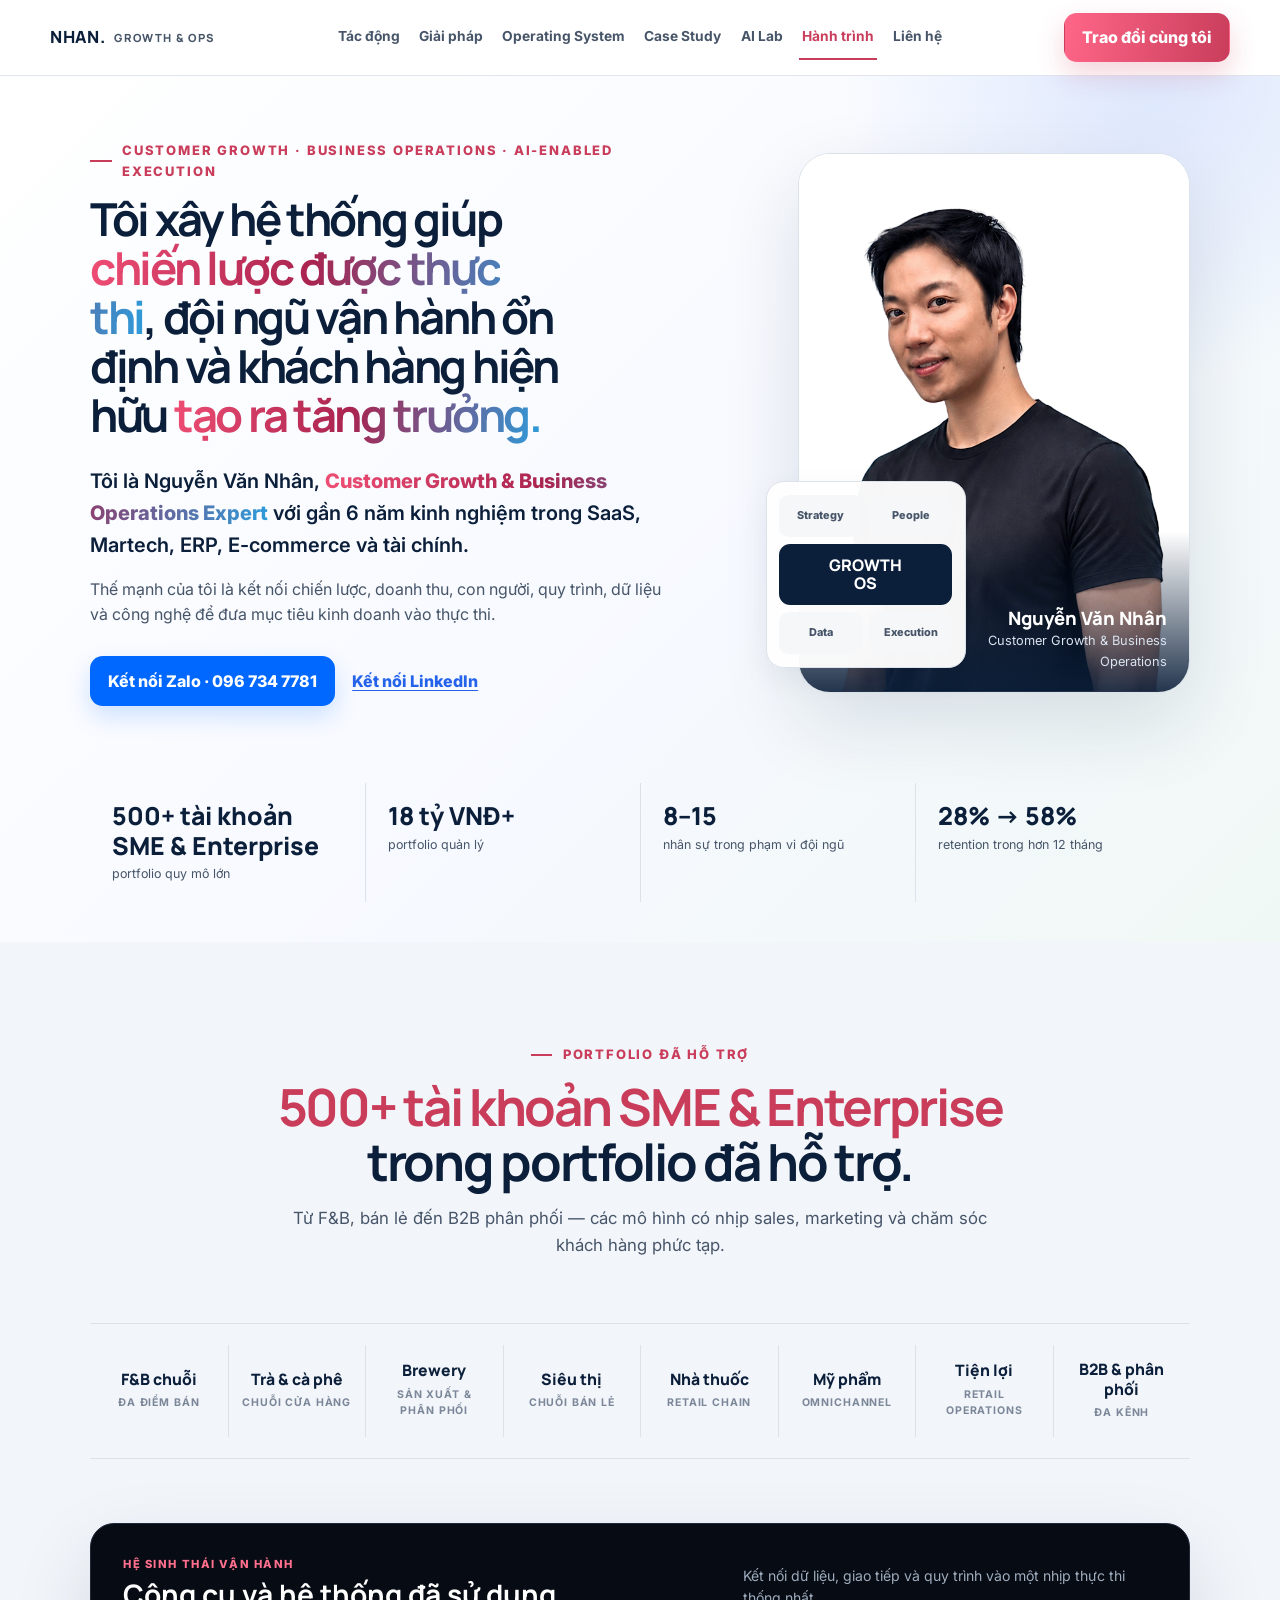
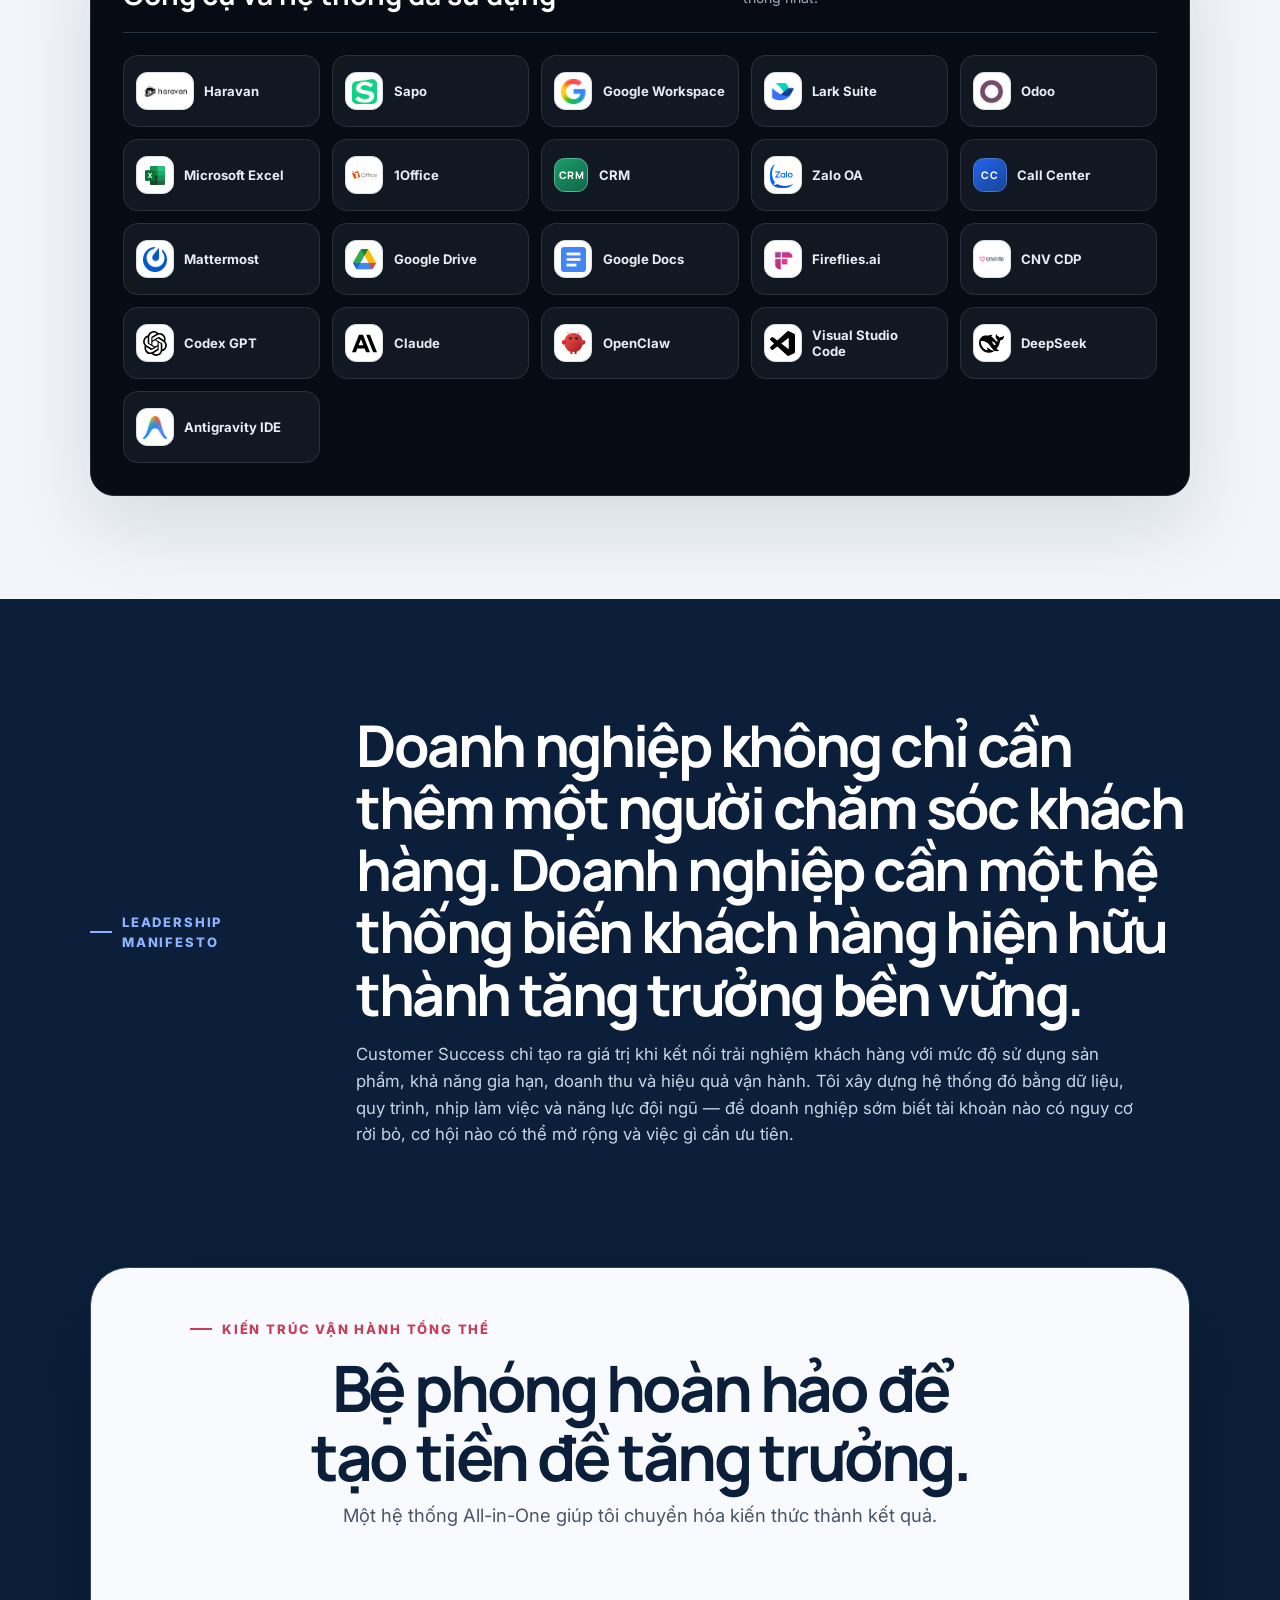
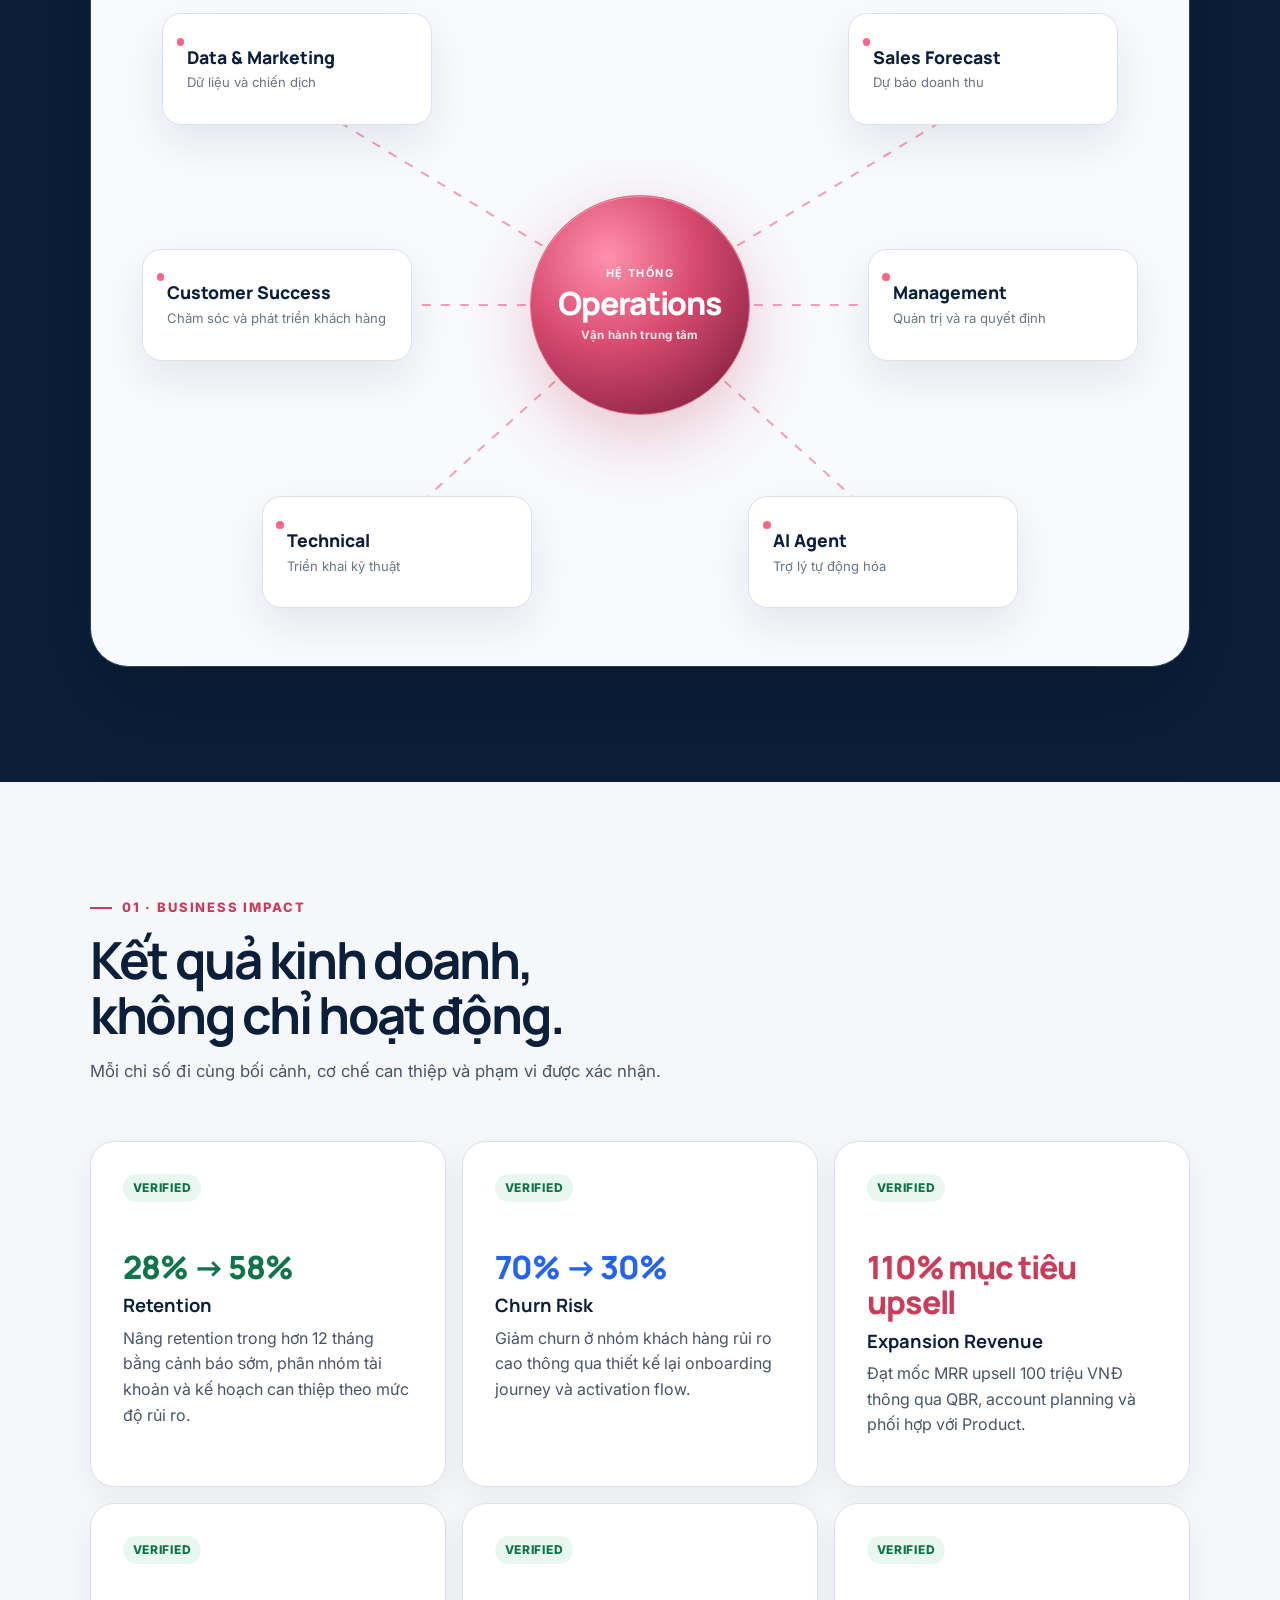
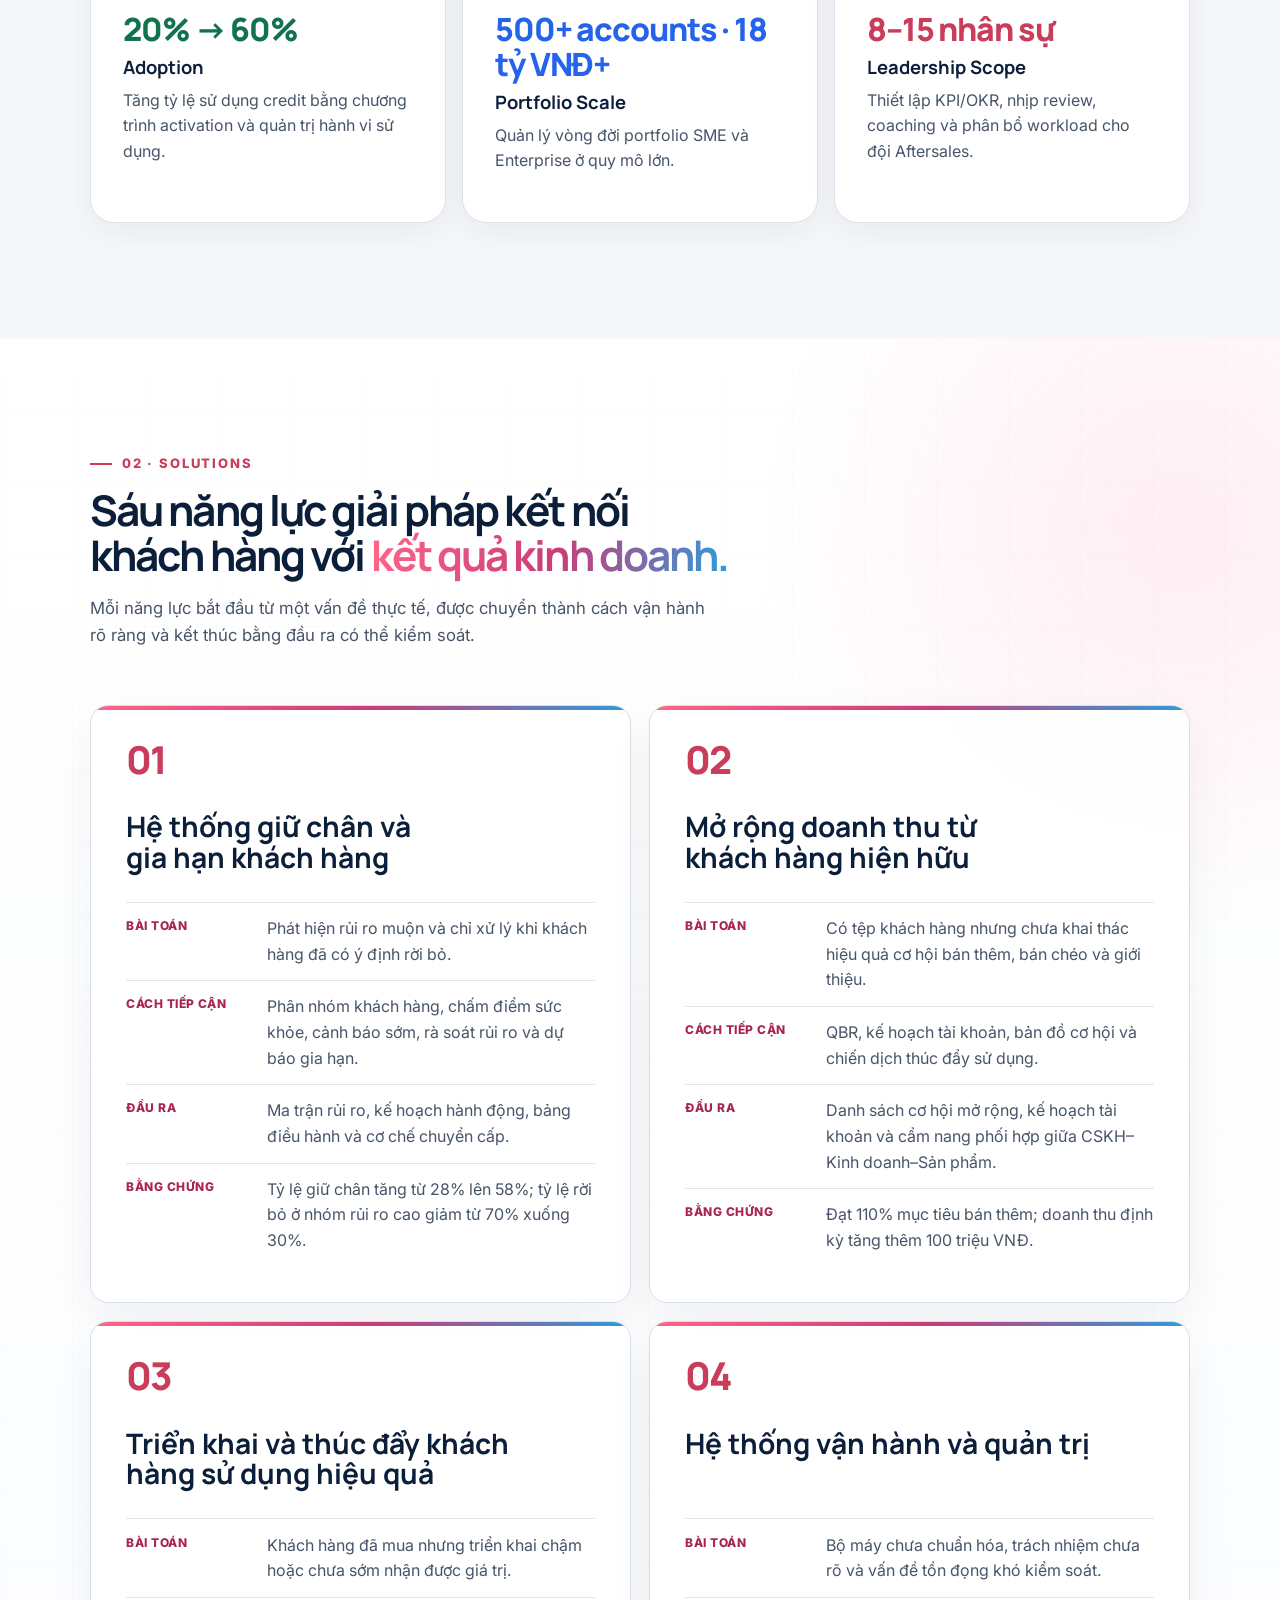
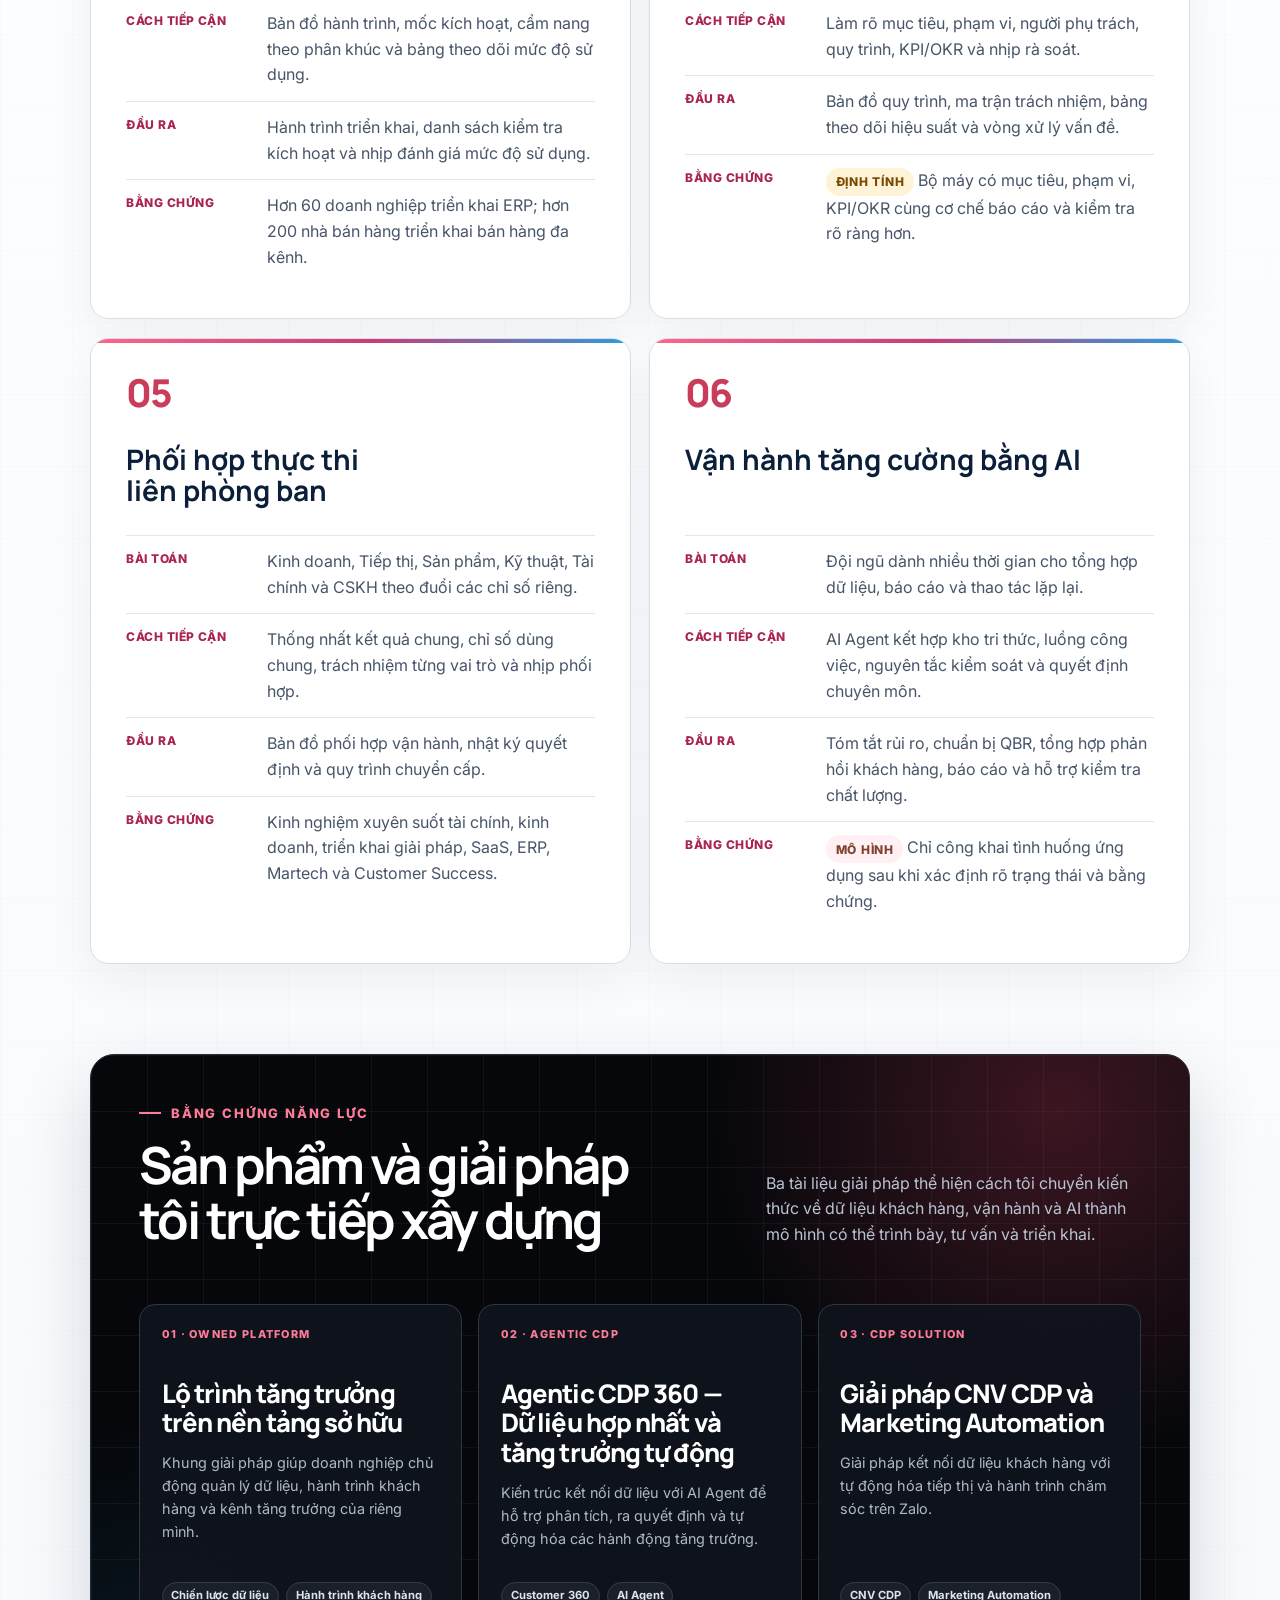
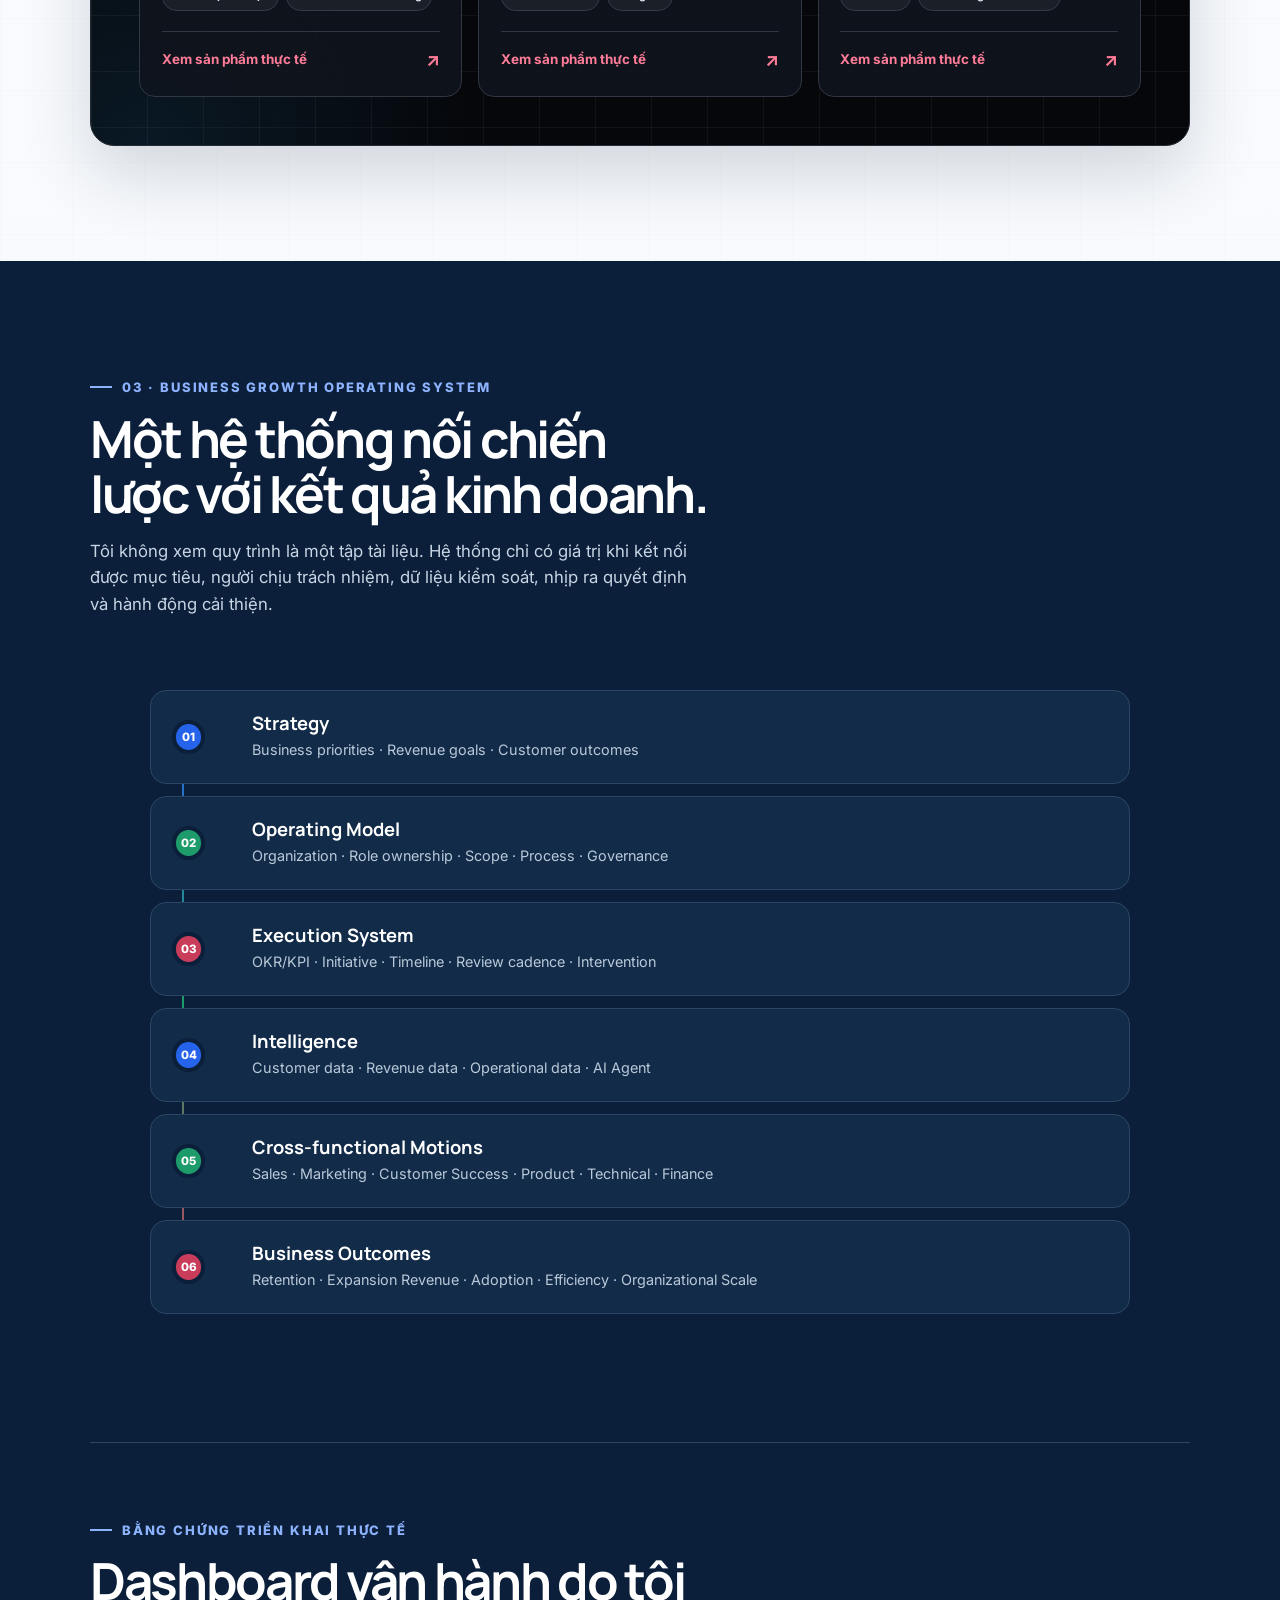
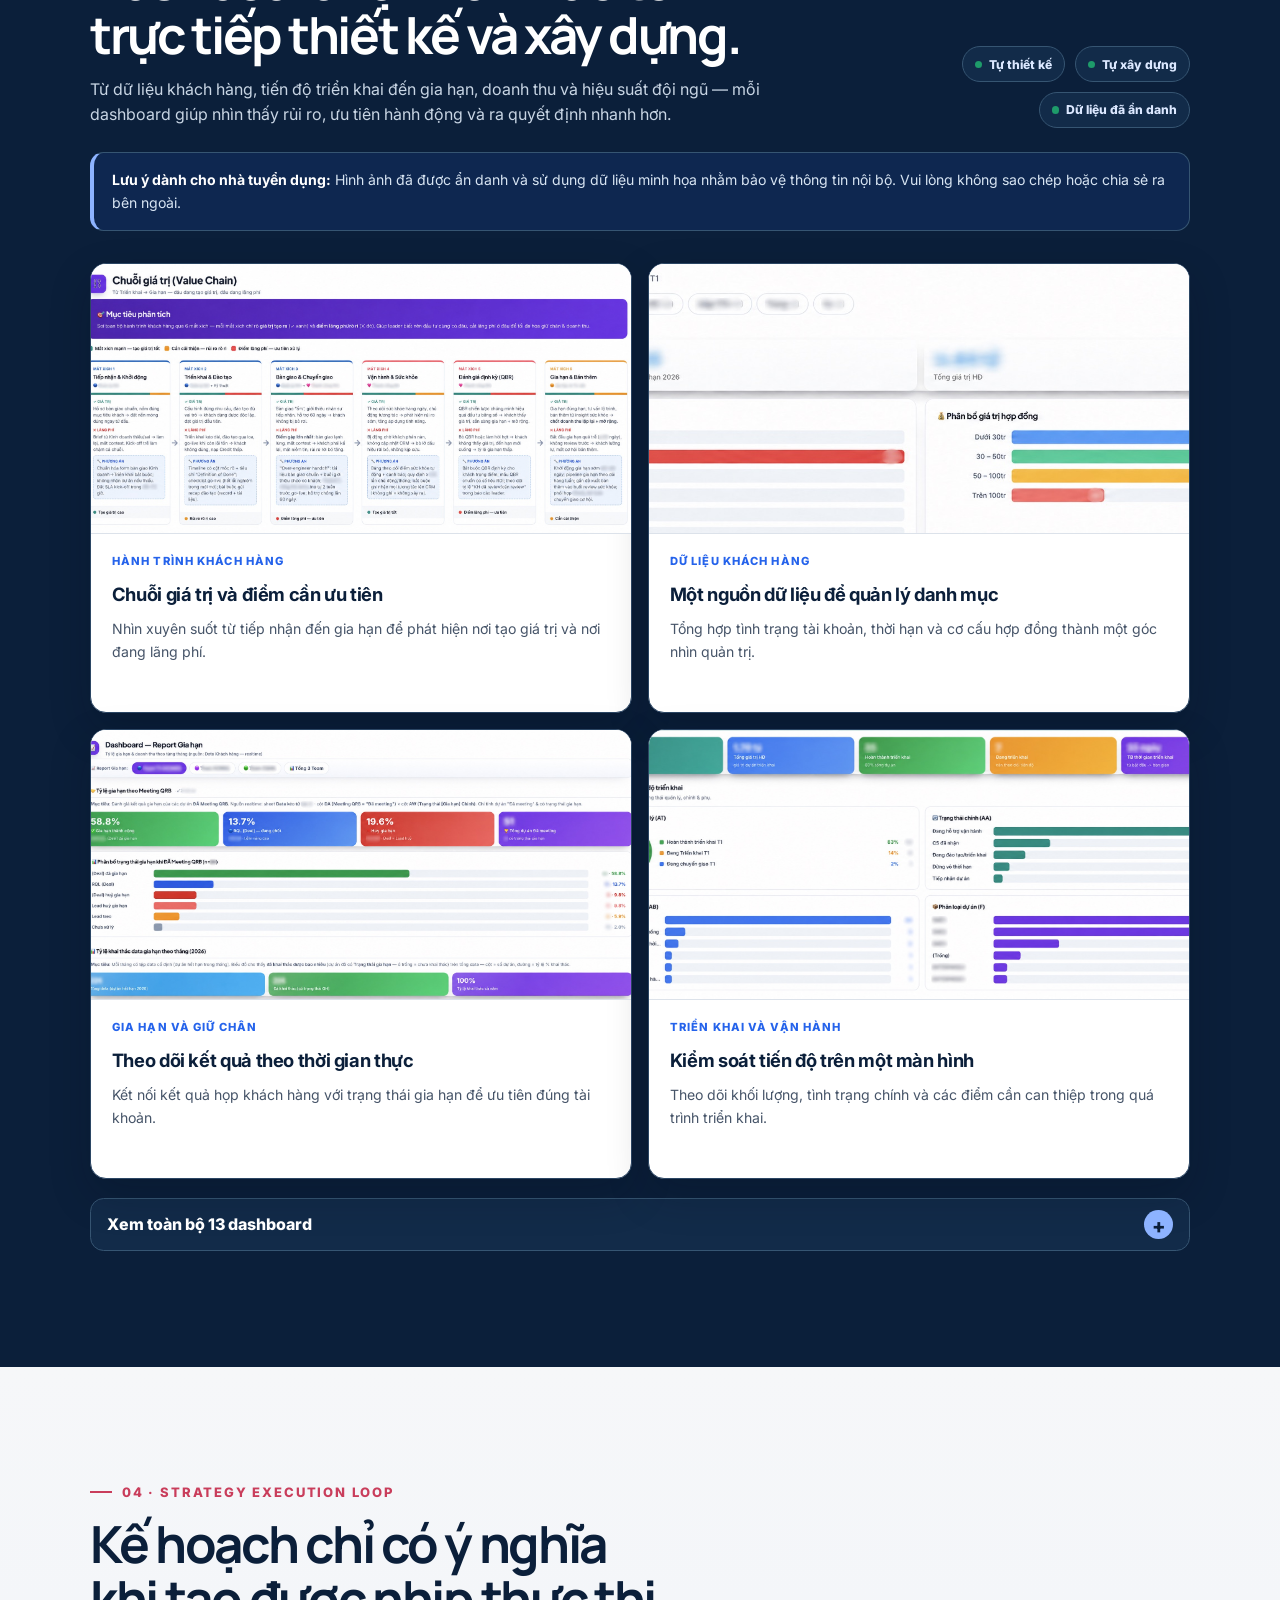
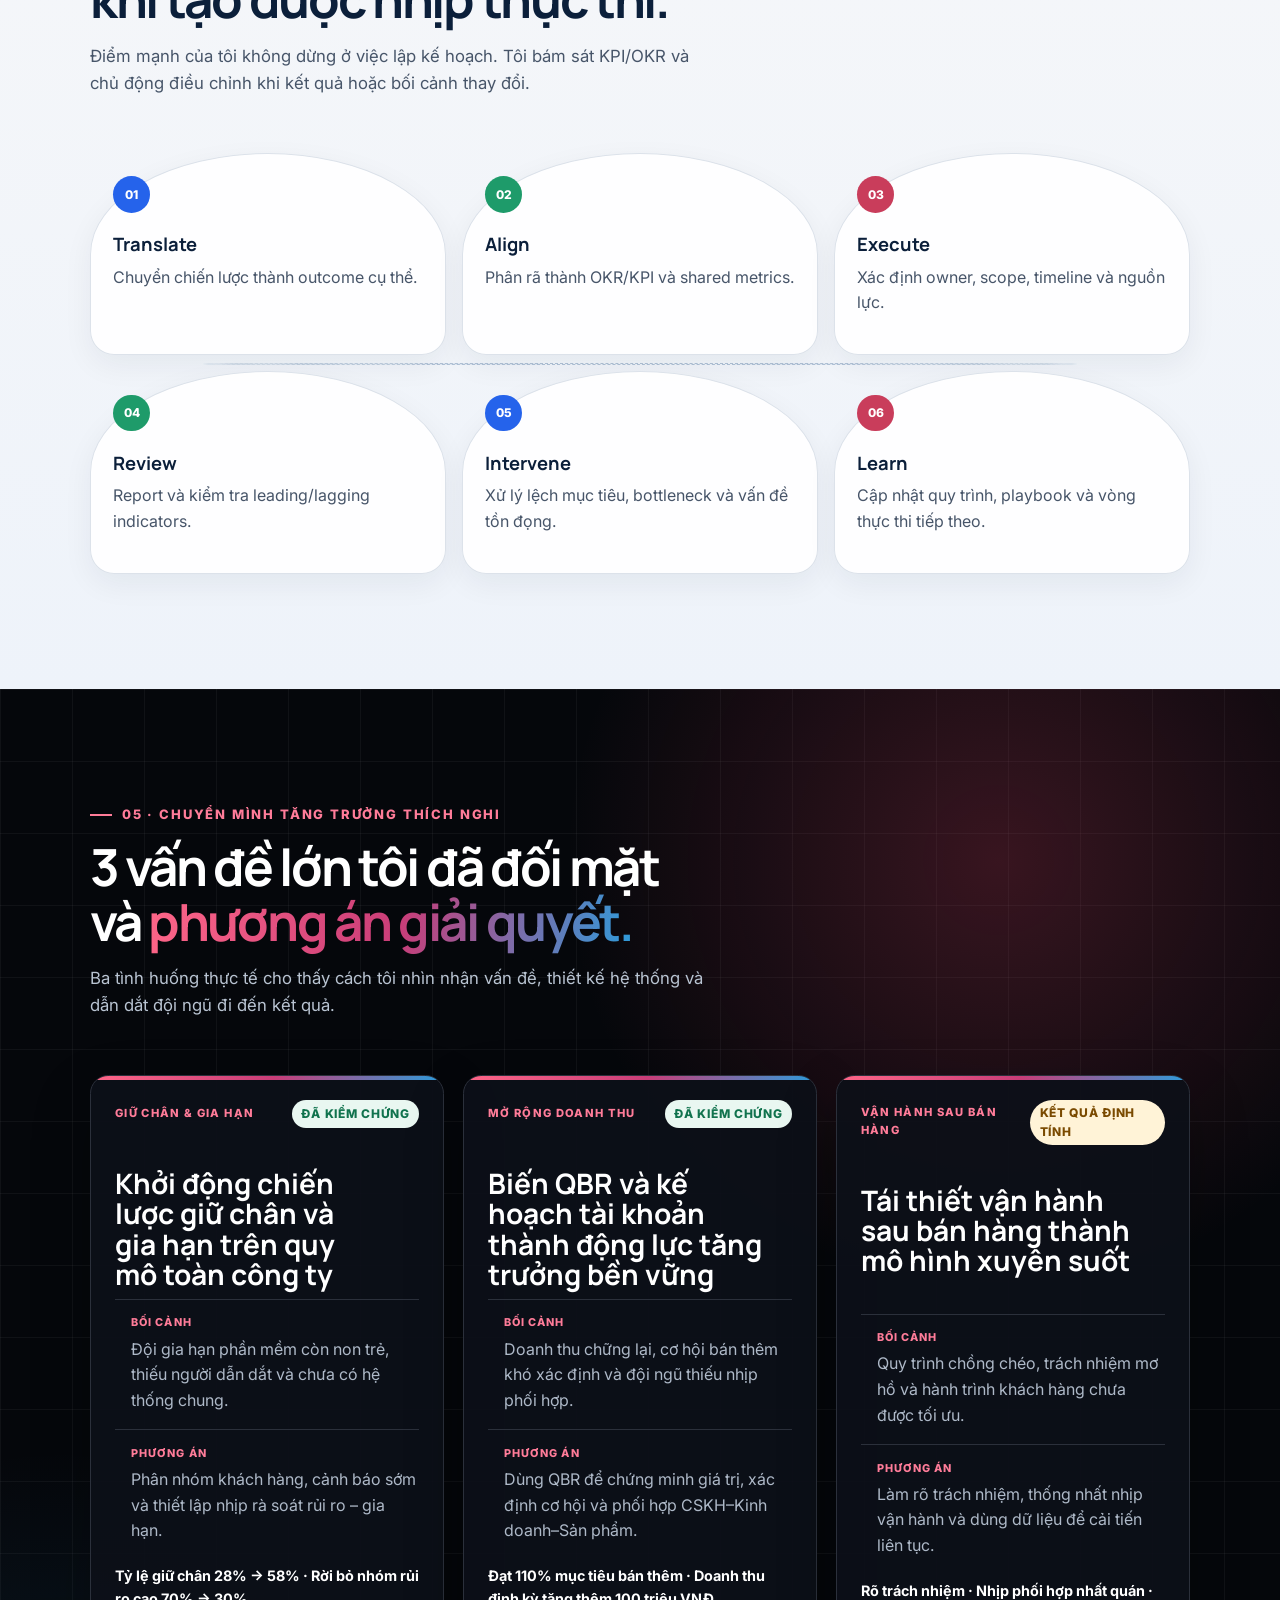
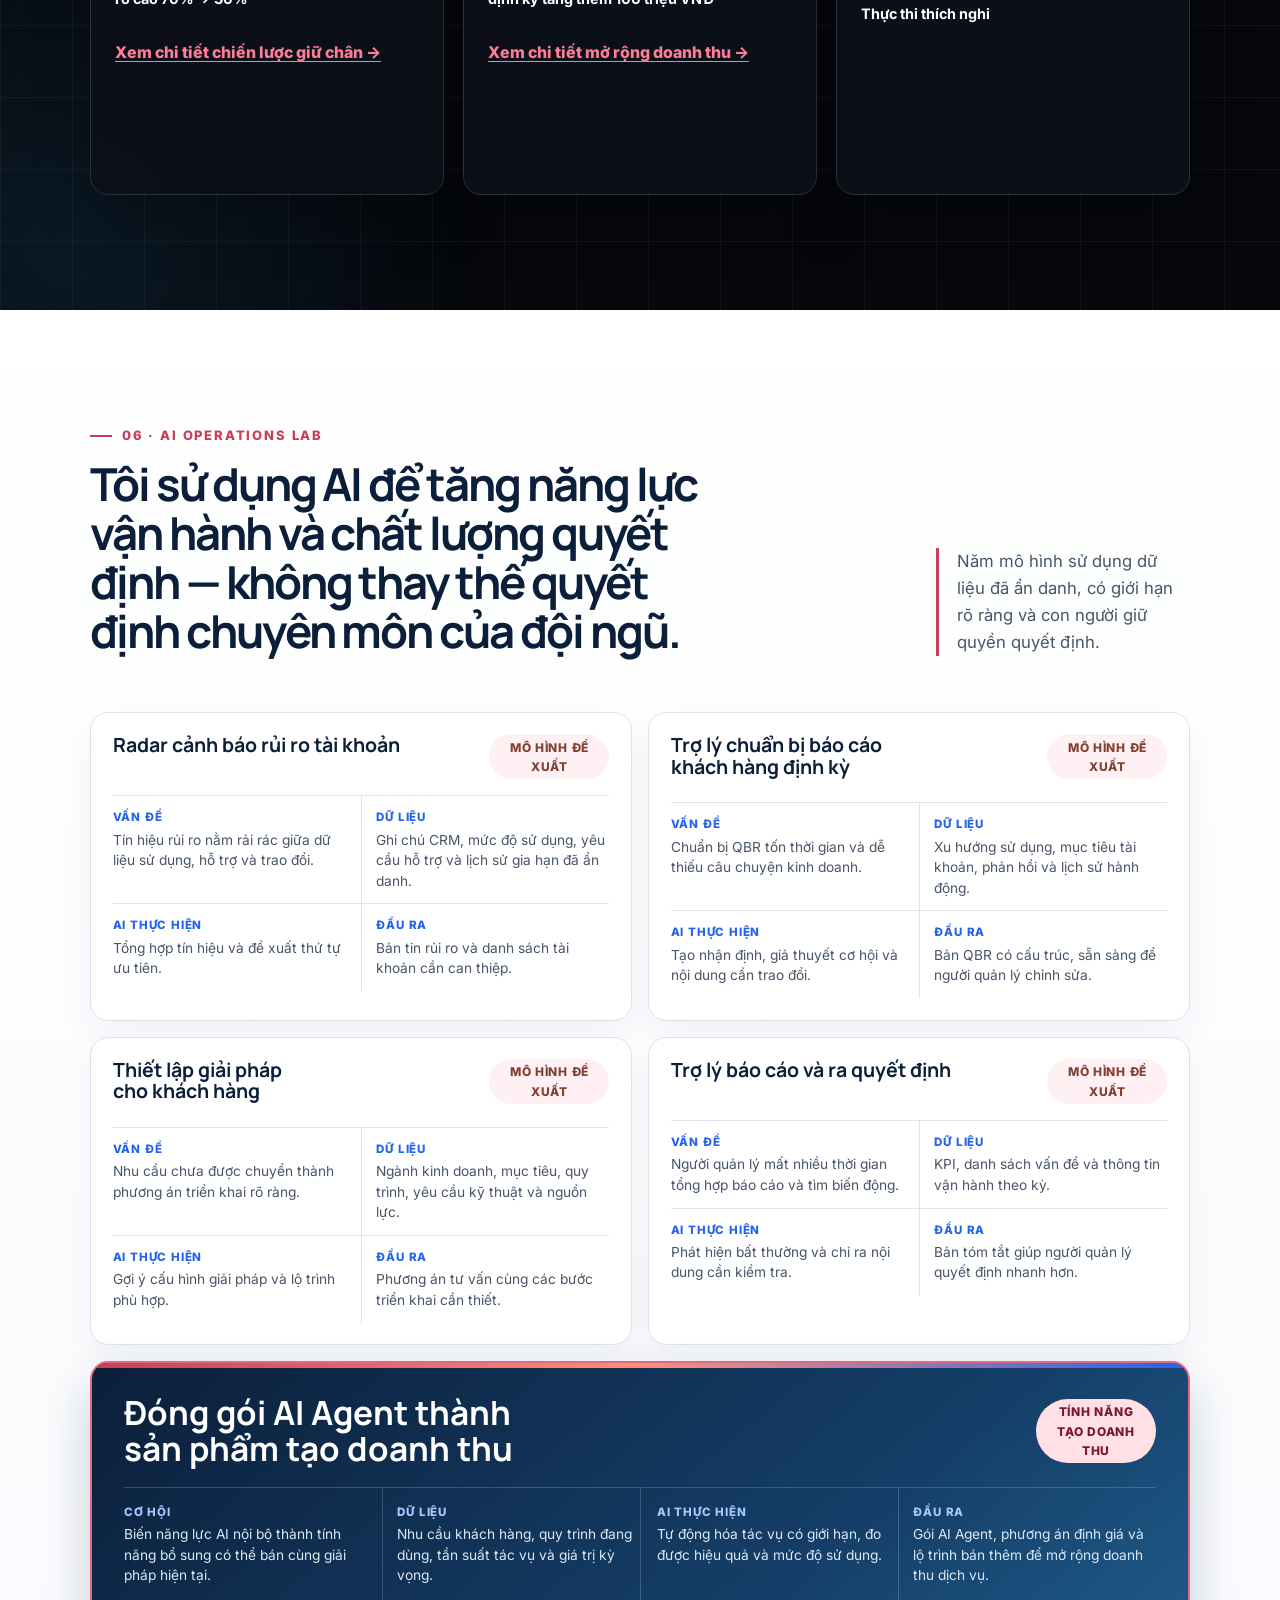
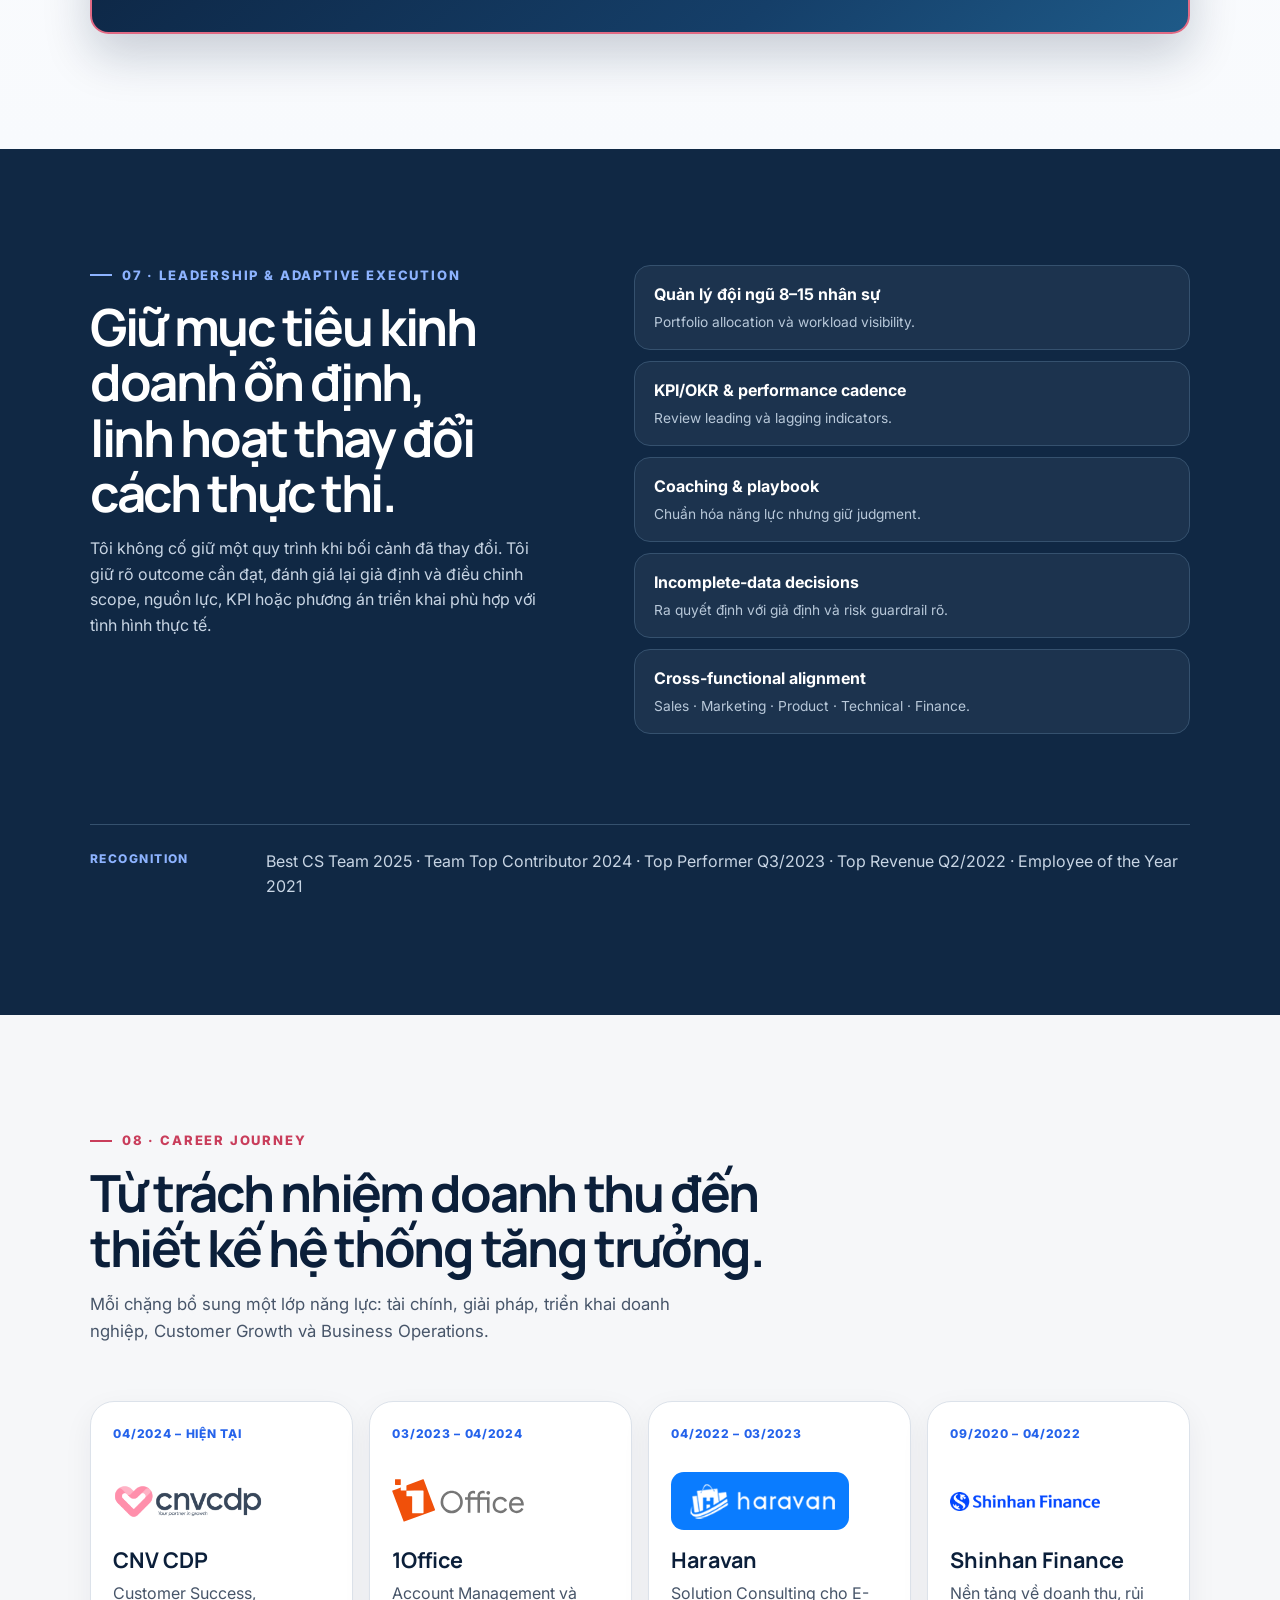
==== commit 27cc7fd8: "refactor: remove operations case detail link" ====
--- a/index.html
+++ b/index.html
@@ -360,7 +360,7 @@
           <div class="case-grid">
             <article class="case-card reveal"><div class="case-card-top"><span>GIỮ CHÂN &amp; GIA HẠN</span><span class="status status-verified">Đã kiểm chứng</span></div><h3>Khởi động chiến lược giữ chân và gia hạn trên quy mô toàn công ty</h3><p class="case-card-context"><span>Bối cảnh</span>Đội gia hạn phần mềm còn non trẻ, thiếu người dẫn dắt và chưa có hệ thống chung.</p><p class="case-card-action"><span>Phương án</span>Phân nhóm khách hàng, cảnh báo sớm và thiết lập nhịp rà soát rủi ro – gia hạn.</p><strong>Tỷ lệ giữ chân 28% → 58% · Rời bỏ nhóm rủi ro cao 70% → 30%</strong><a class="case-card-link" href="/case-studies/retention-recovery/">Xem chi tiết chiến lược giữ chân →</a></article>
             <article class="case-card reveal"><div class="case-card-top"><span>MỞ RỘNG DOANH THU</span><span class="status status-verified">Đã kiểm chứng</span></div><h3>Biến QBR và kế hoạch tài khoản thành động lực tăng trưởng bền vững</h3><p class="case-card-context"><span>Bối cảnh</span>Doanh thu chững lại, cơ hội bán thêm khó xác định và đội ngũ thiếu nhịp phối hợp.</p><p class="case-card-action"><span>Phương án</span>Dùng QBR để chứng minh giá trị, xác định cơ hội và phối hợp CSKH–Kinh doanh–Sản phẩm.</p><strong>Đạt 110% mục tiêu bán thêm · Doanh thu định kỳ tăng thêm 100 triệu VNĐ</strong><a class="case-card-link" href="/case-studies/expansion-revenue/">Xem chi tiết mở rộng doanh thu →</a></article>
-            <article class="case-card reveal"><div class="case-card-top"><span>VẬN HÀNH SAU BÁN HÀNG</span><span class="status status-qualitative">Kết quả định tính</span></div><h3>Tái thiết vận hành sau bán hàng thành mô hình xuyên suốt</h3><p class="case-card-context"><span>Bối cảnh</span>Quy trình chồng chéo, trách nhiệm mơ hồ và hành trình khách hàng chưa được tối ưu.</p><p class="case-card-action"><span>Phương án</span>Làm rõ trách nhiệm, thống nhất nhịp vận hành và dùng dữ liệu để cải tiến liên tục.</p><strong>Rõ trách nhiệm · Nhịp phối hợp nhất quán · Thực thi thích nghi</strong><a class="case-card-link" href="/case-studies/operational-transformation/">Xem chi tiết chuyển đổi vận hành →</a></article>
+            <article class="case-card reveal"><div class="case-card-top"><span>VẬN HÀNH SAU BÁN HÀNG</span><span class="status status-qualitative">Kết quả định tính</span></div><h3>Tái thiết vận hành sau bán hàng thành mô hình xuyên suốt</h3><p class="case-card-context"><span>Bối cảnh</span>Quy trình chồng chéo, trách nhiệm mơ hồ và hành trình khách hàng chưa được tối ưu.</p><p class="case-card-action"><span>Phương án</span>Làm rõ trách nhiệm, thống nhất nhịp vận hành và dùng dữ liệu để cải tiến liên tục.</p><strong>Rõ trách nhiệm · Nhịp phối hợp nhất quán · Thực thi thích nghi</strong></article>
           </div>
         </div>
       </section>
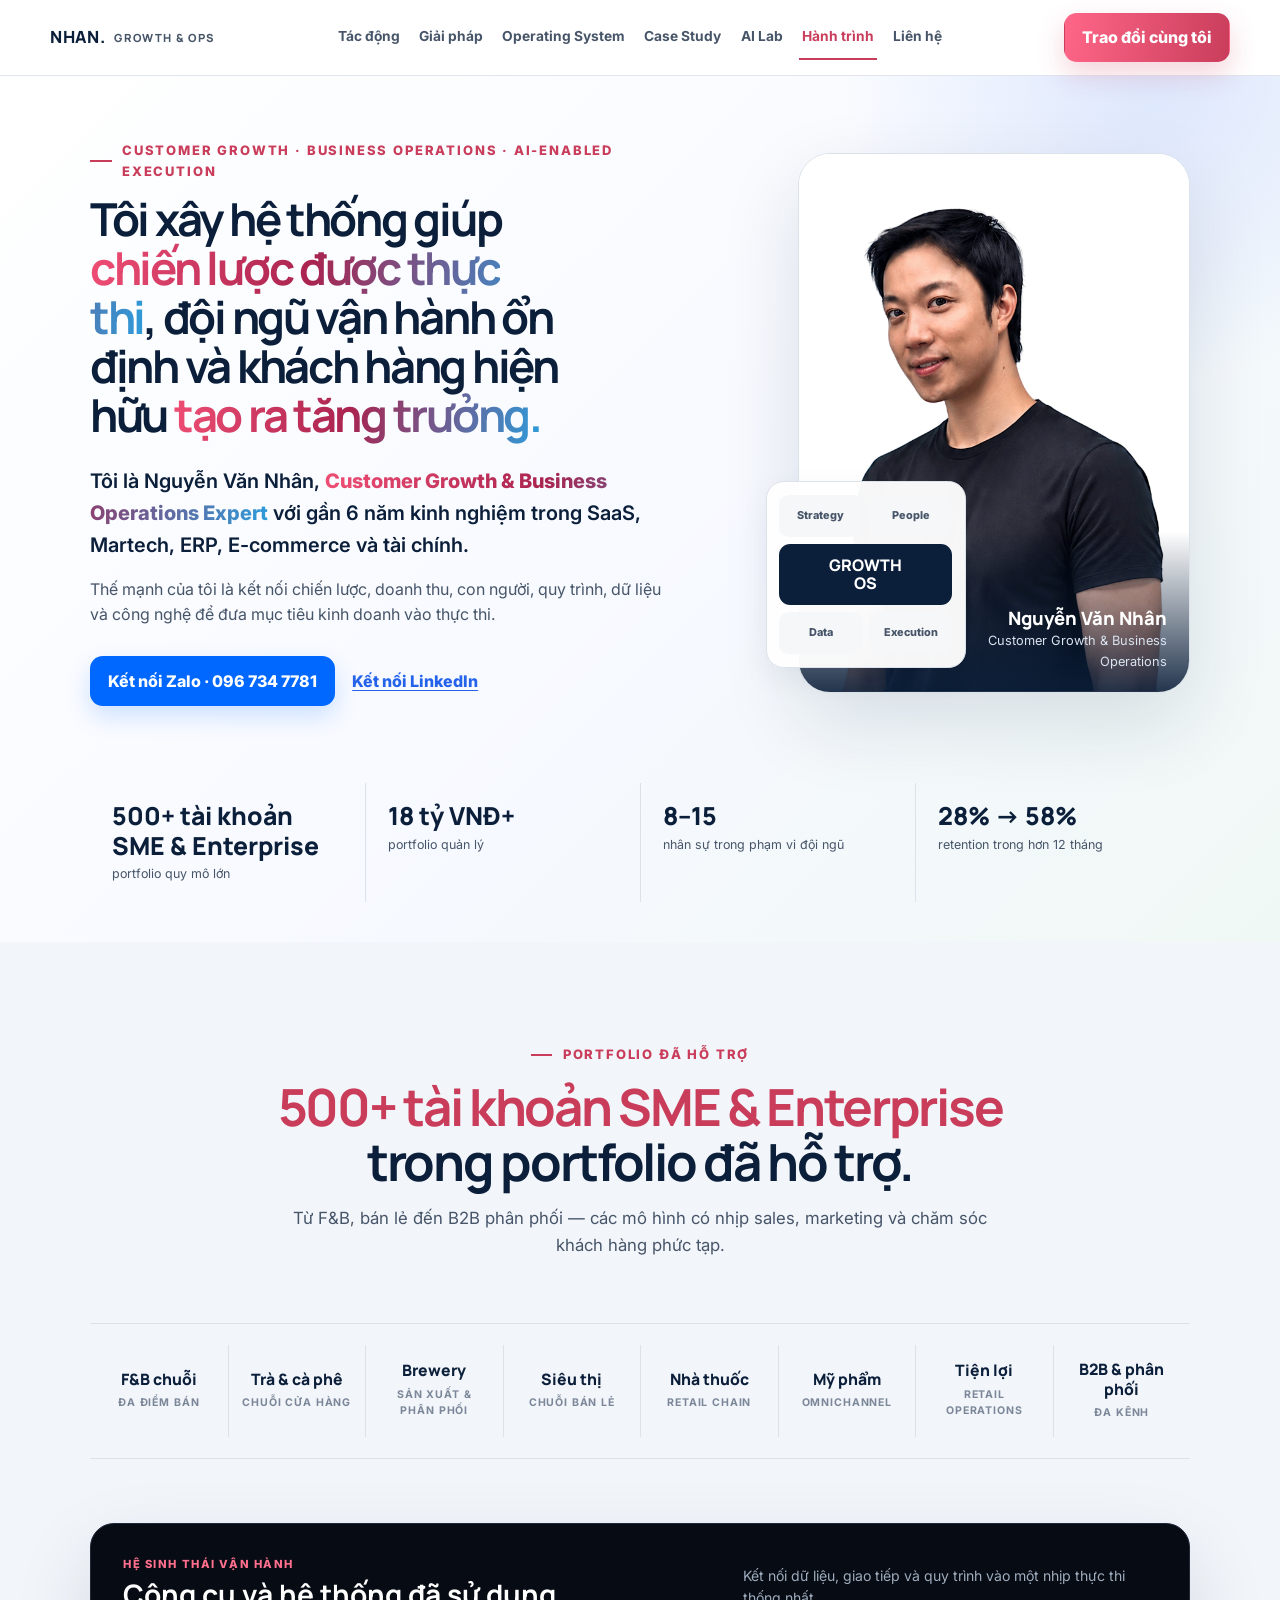
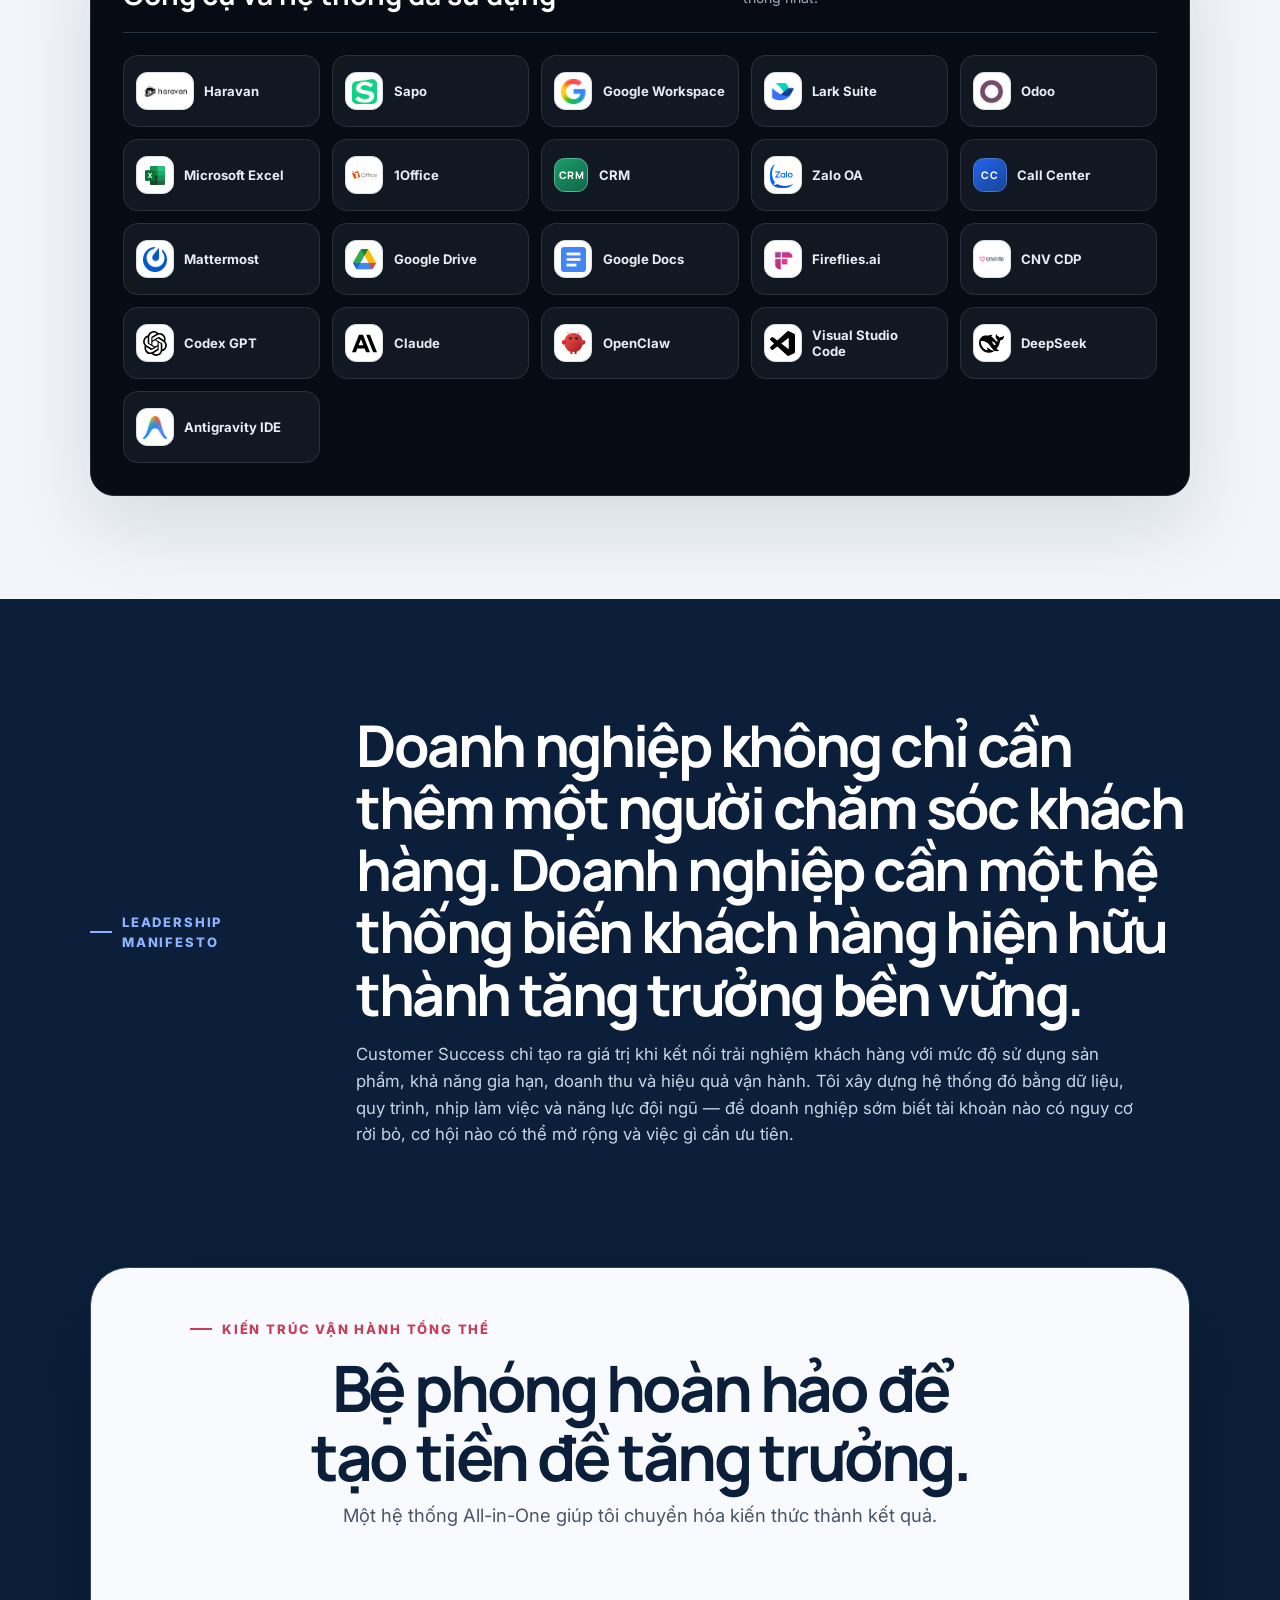
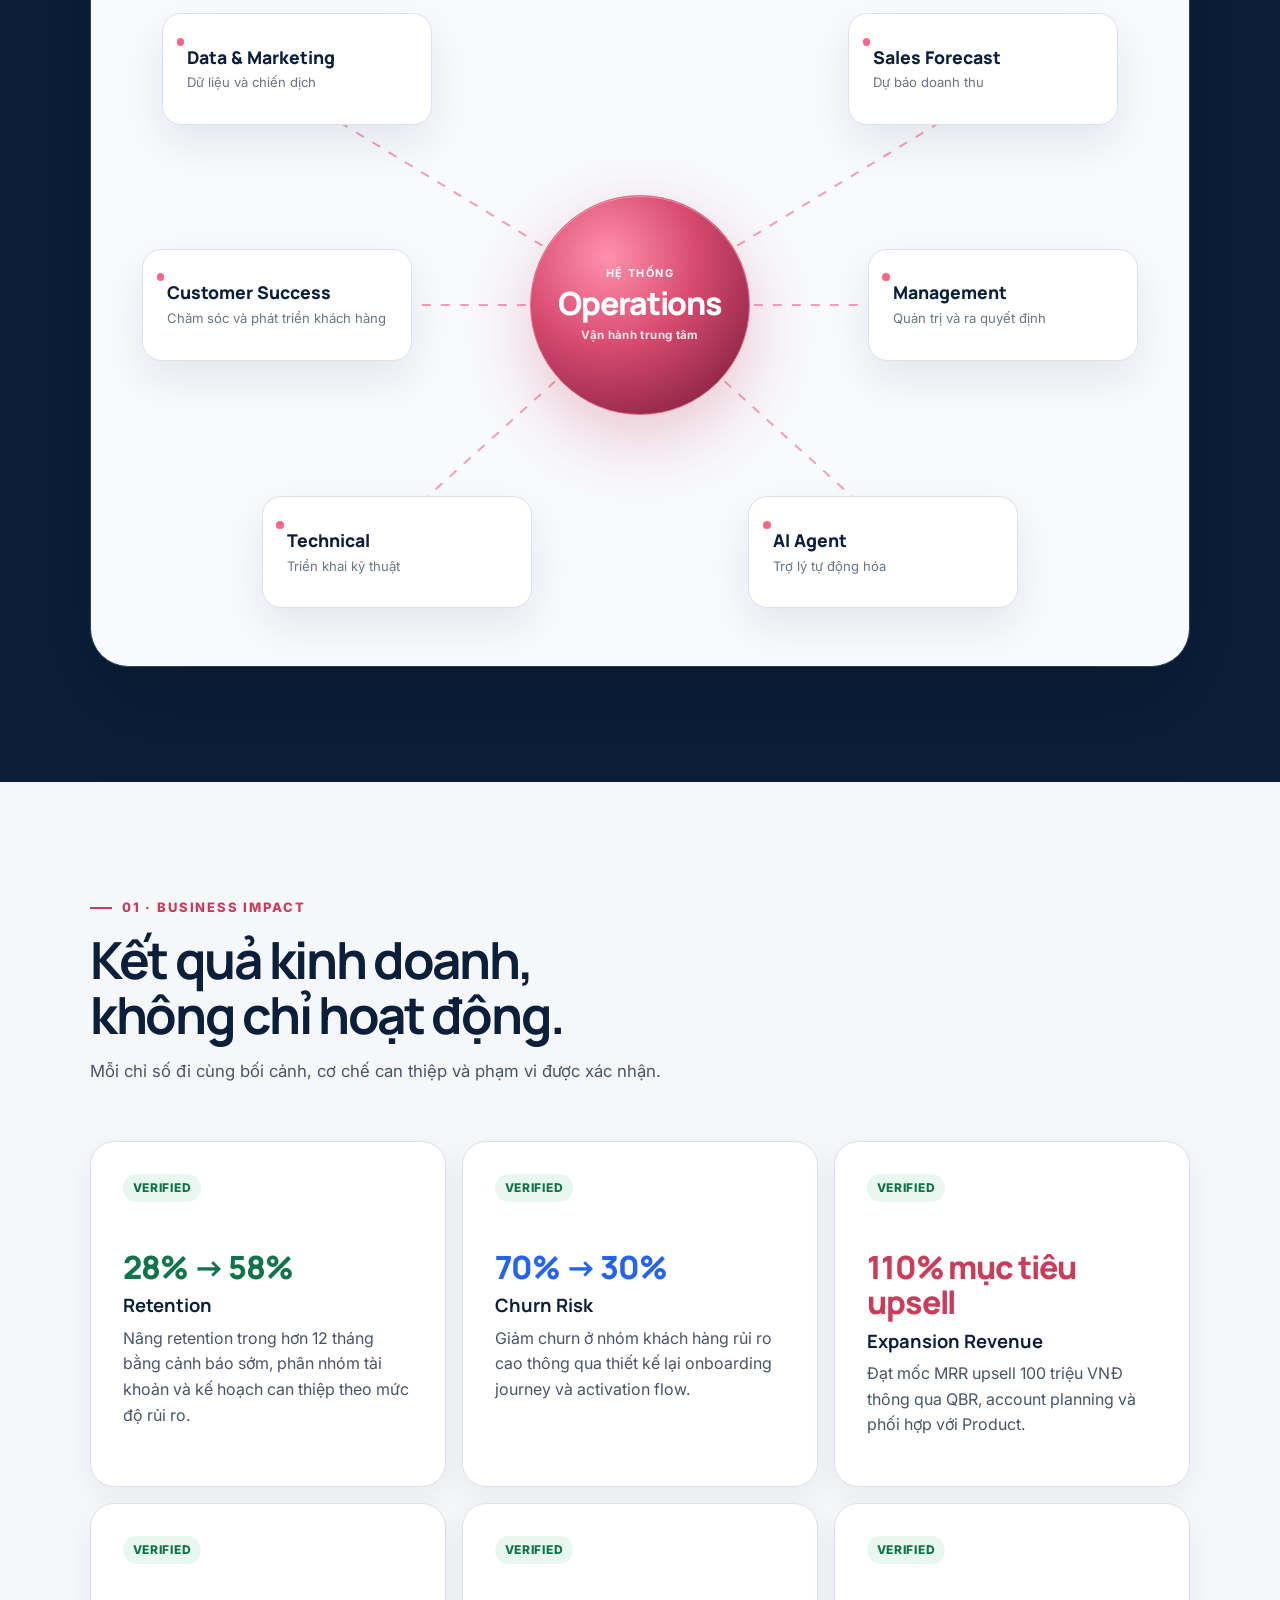
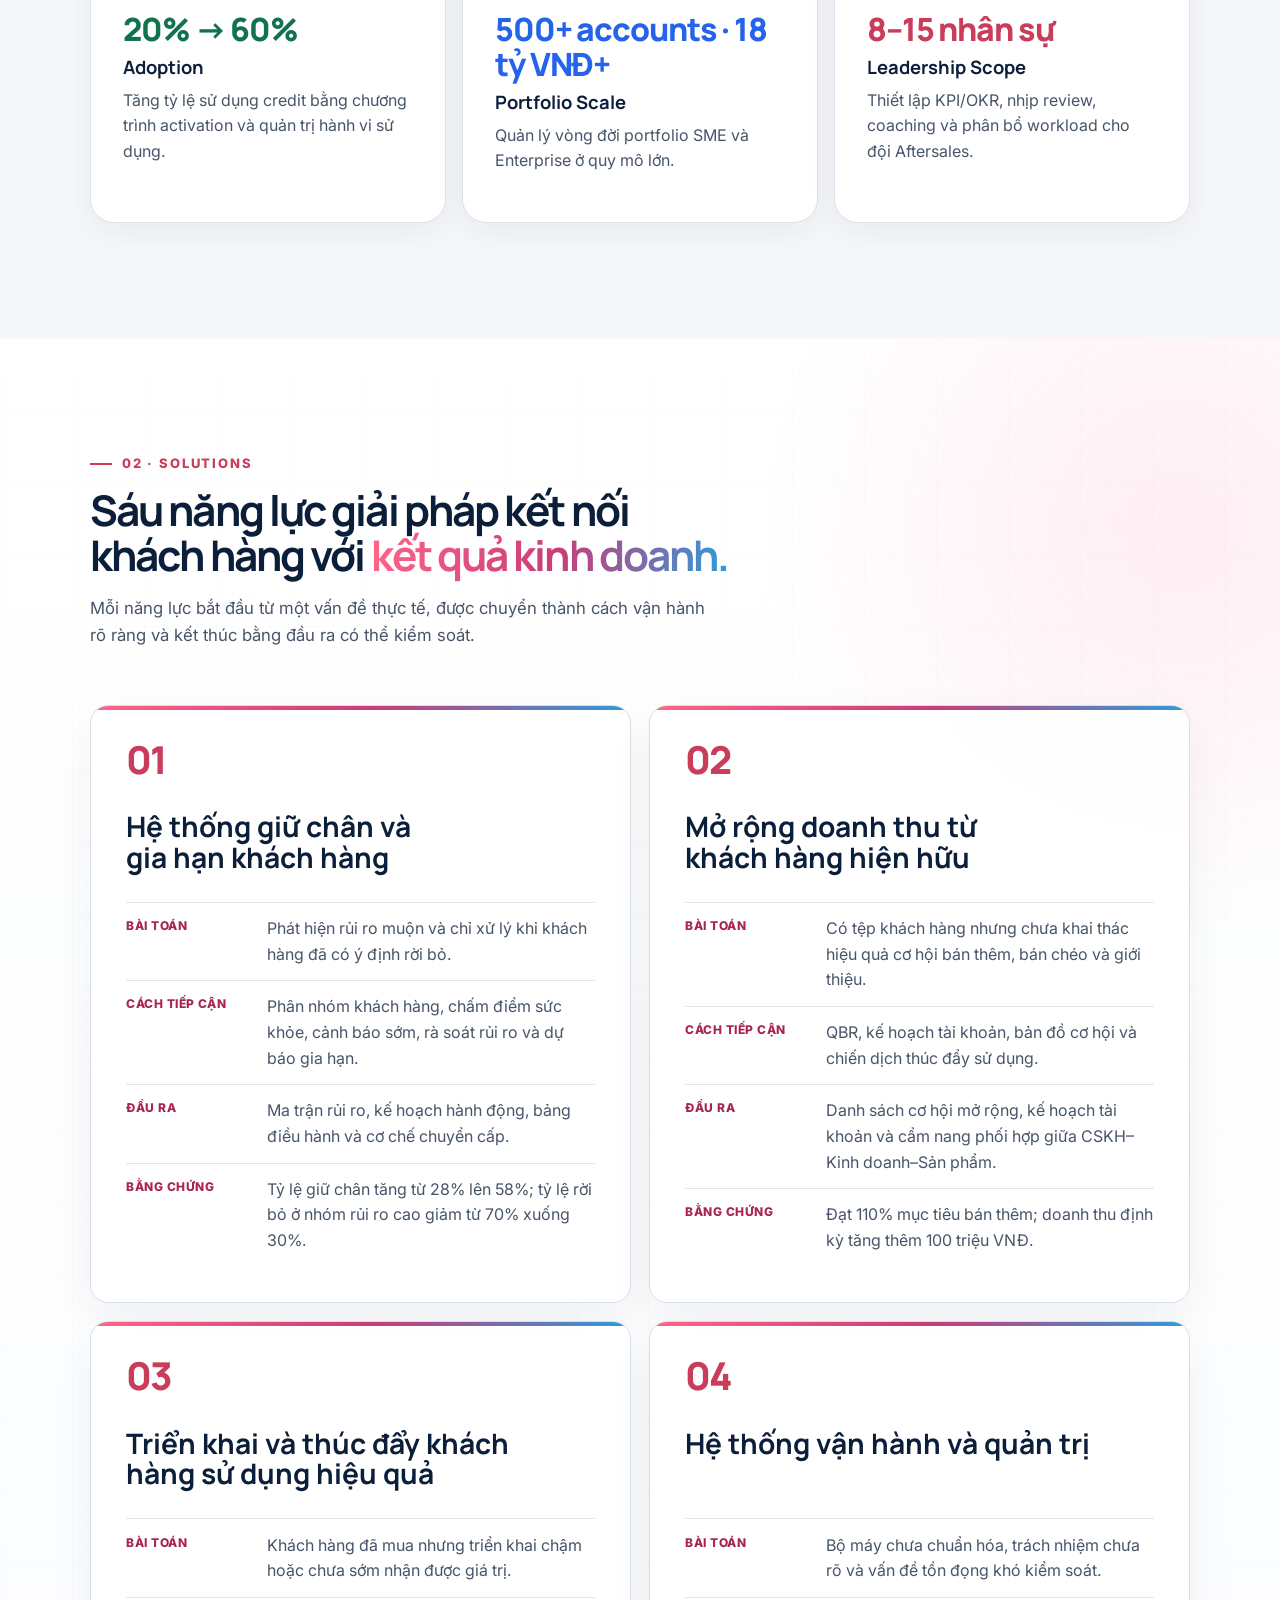
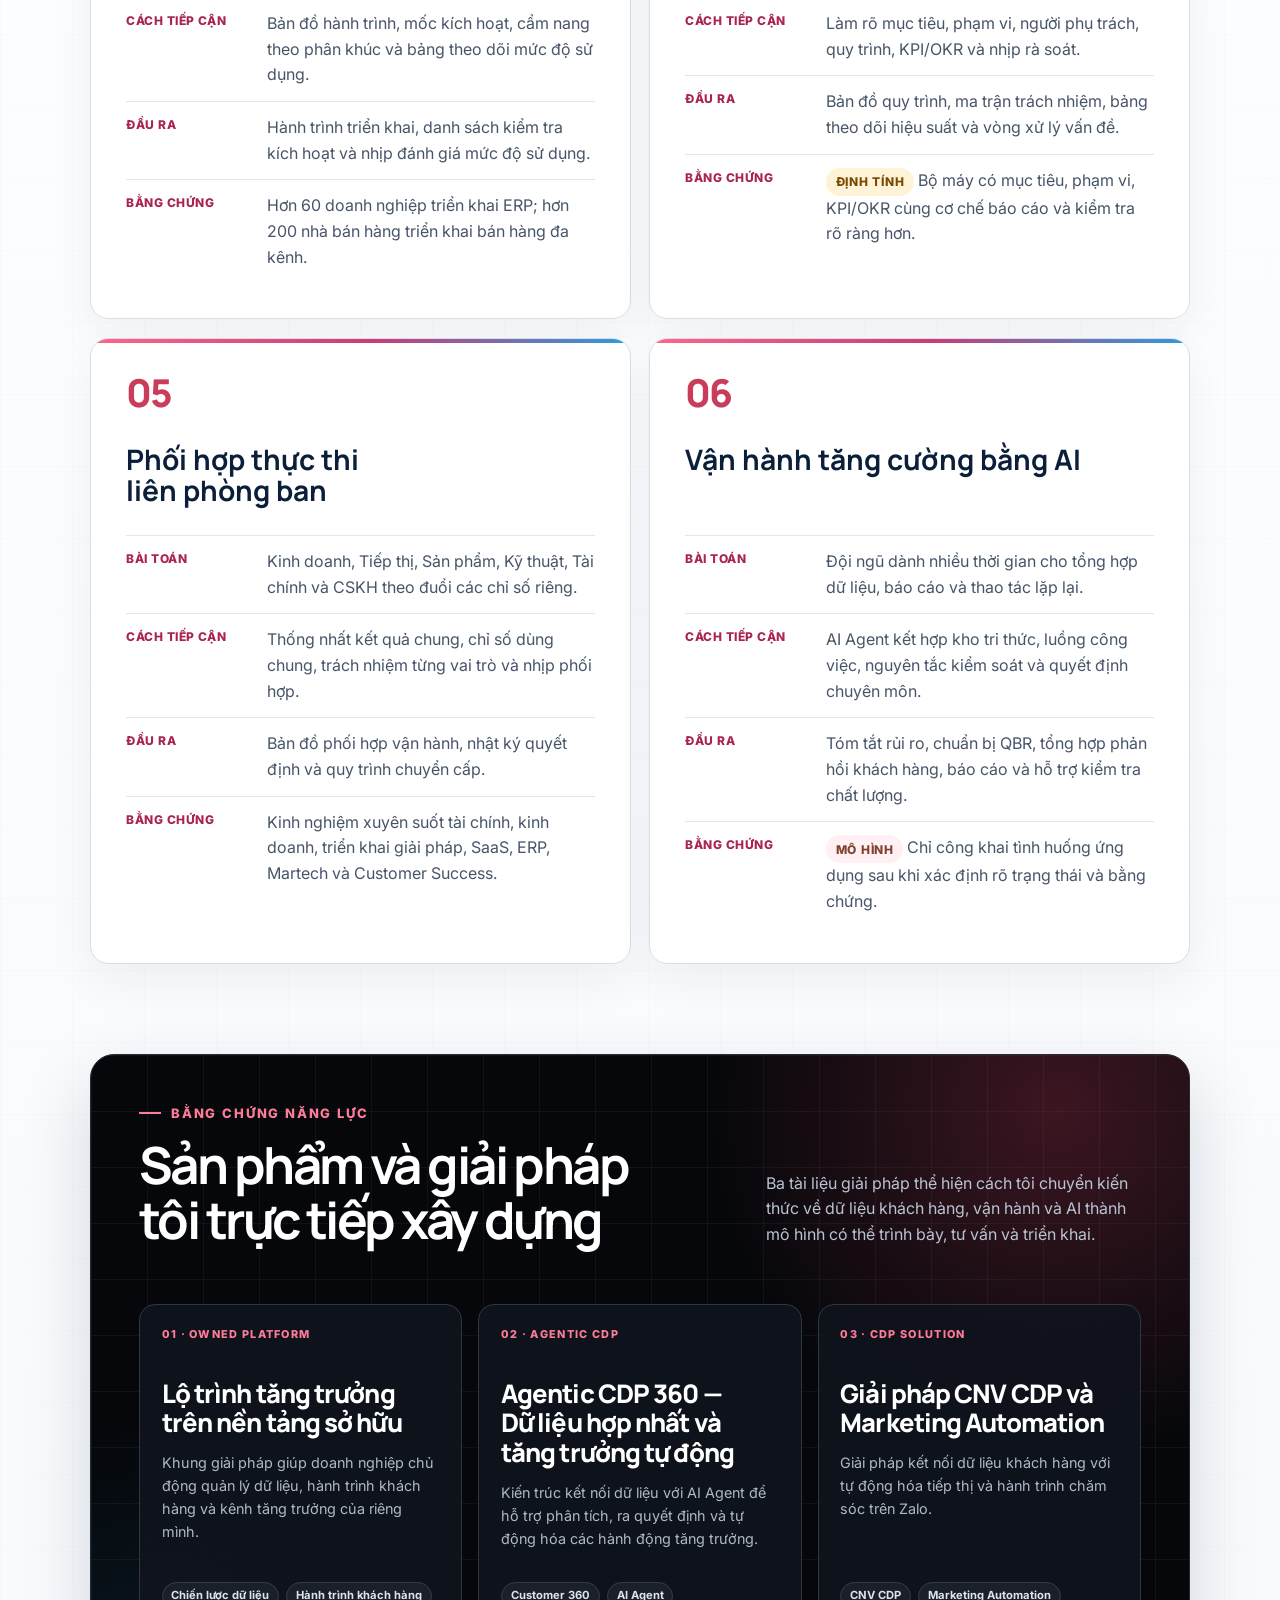
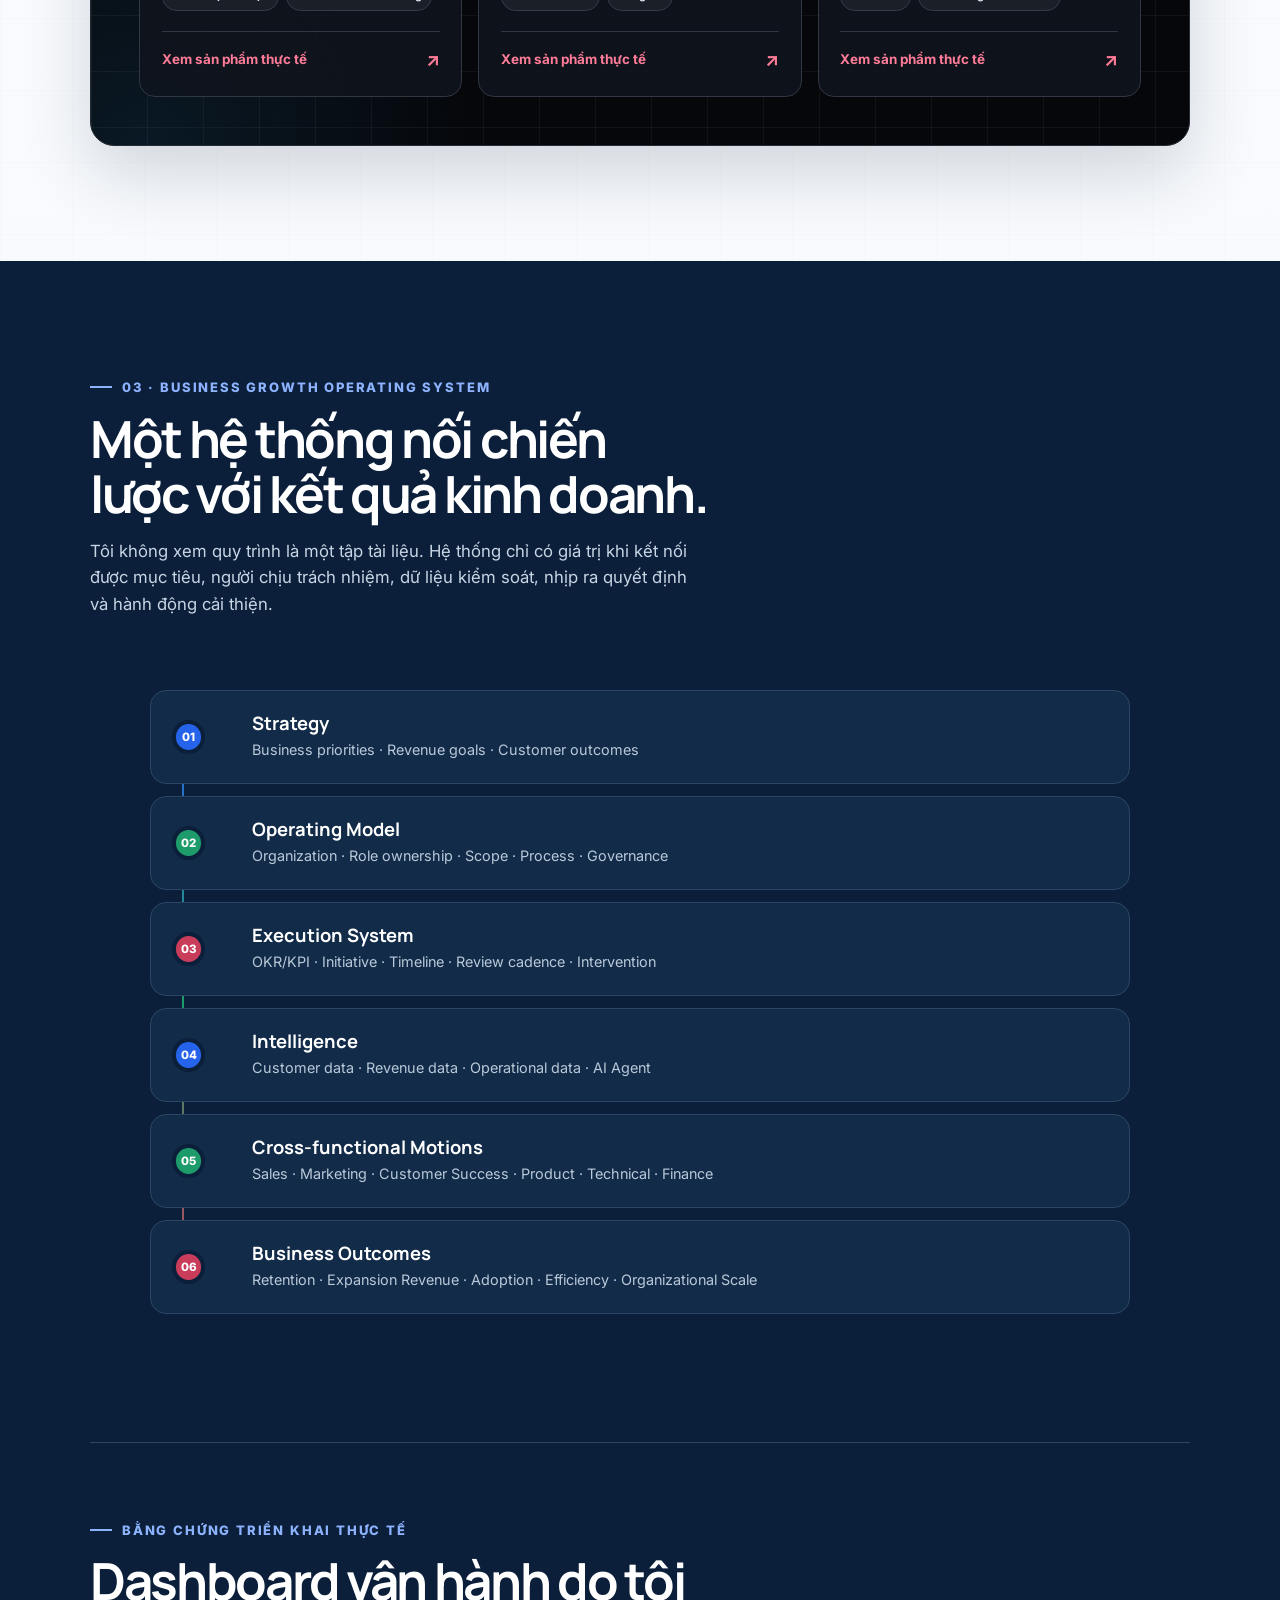
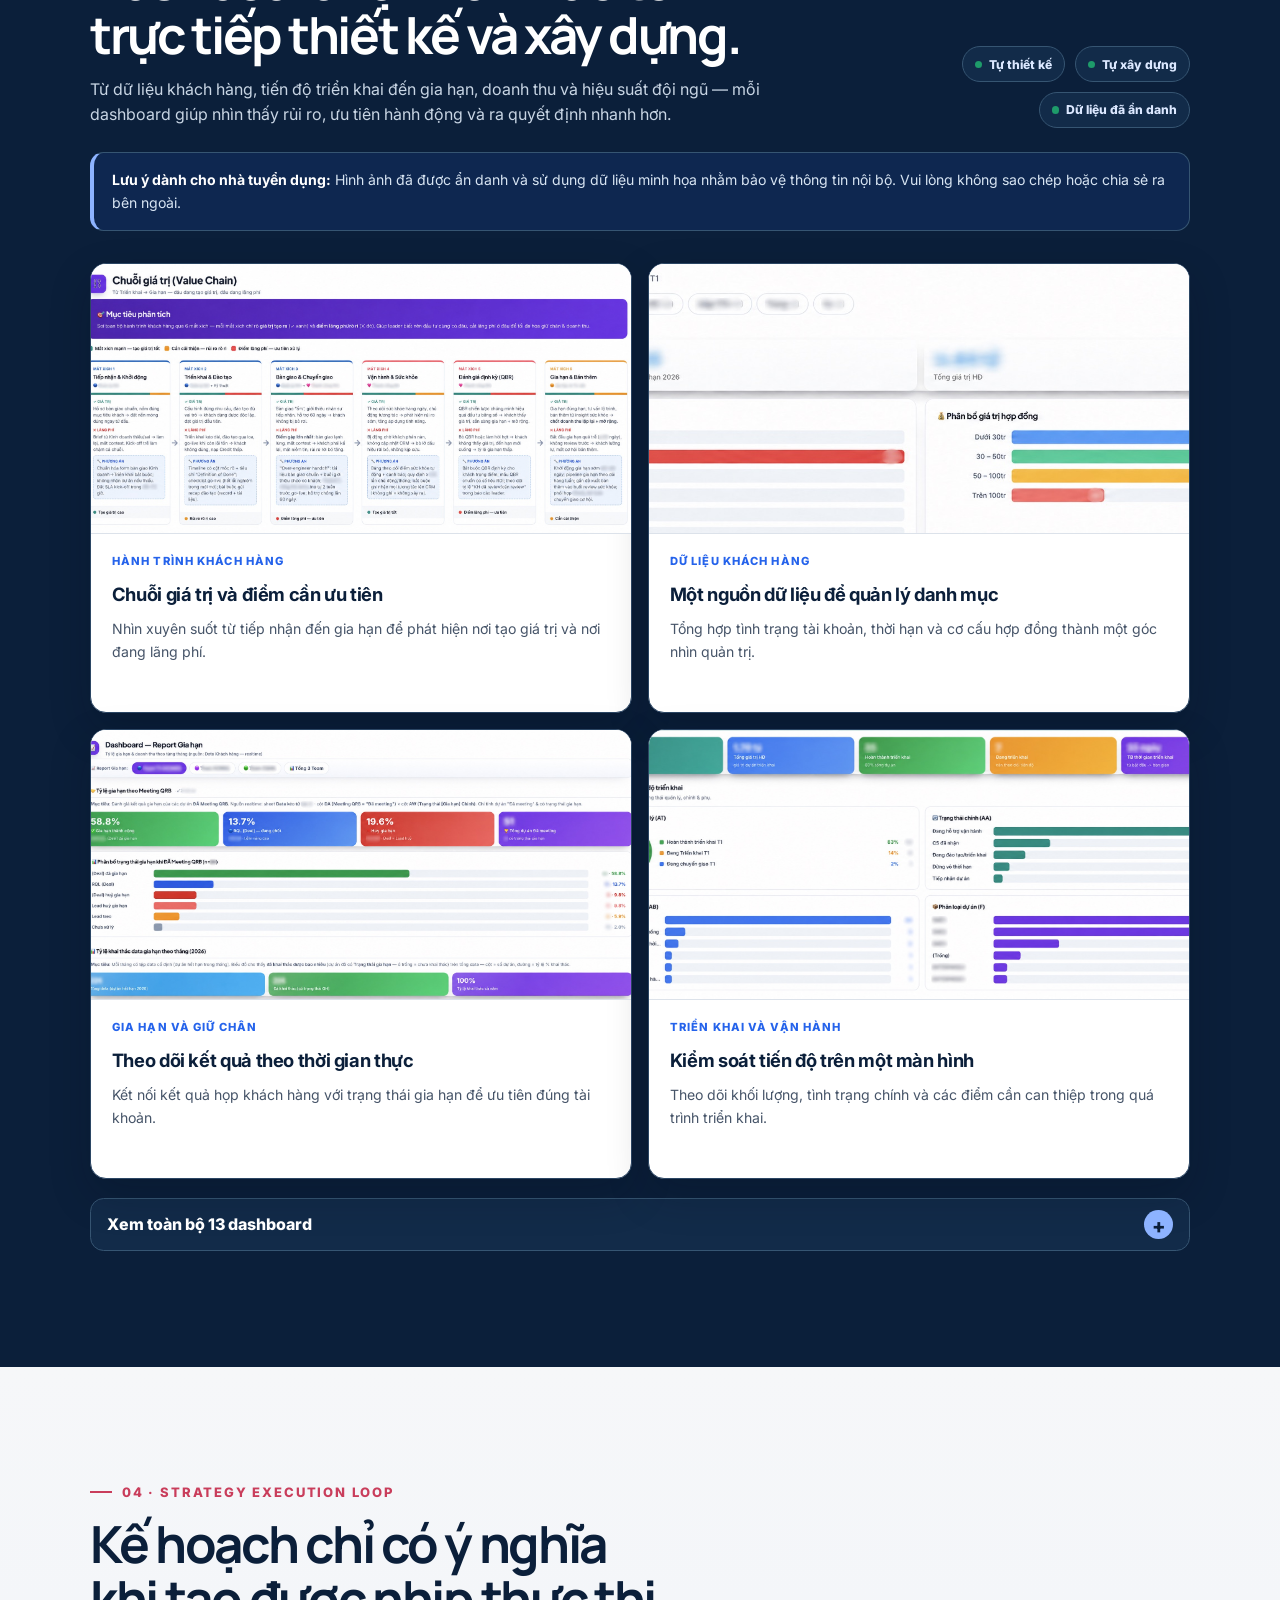
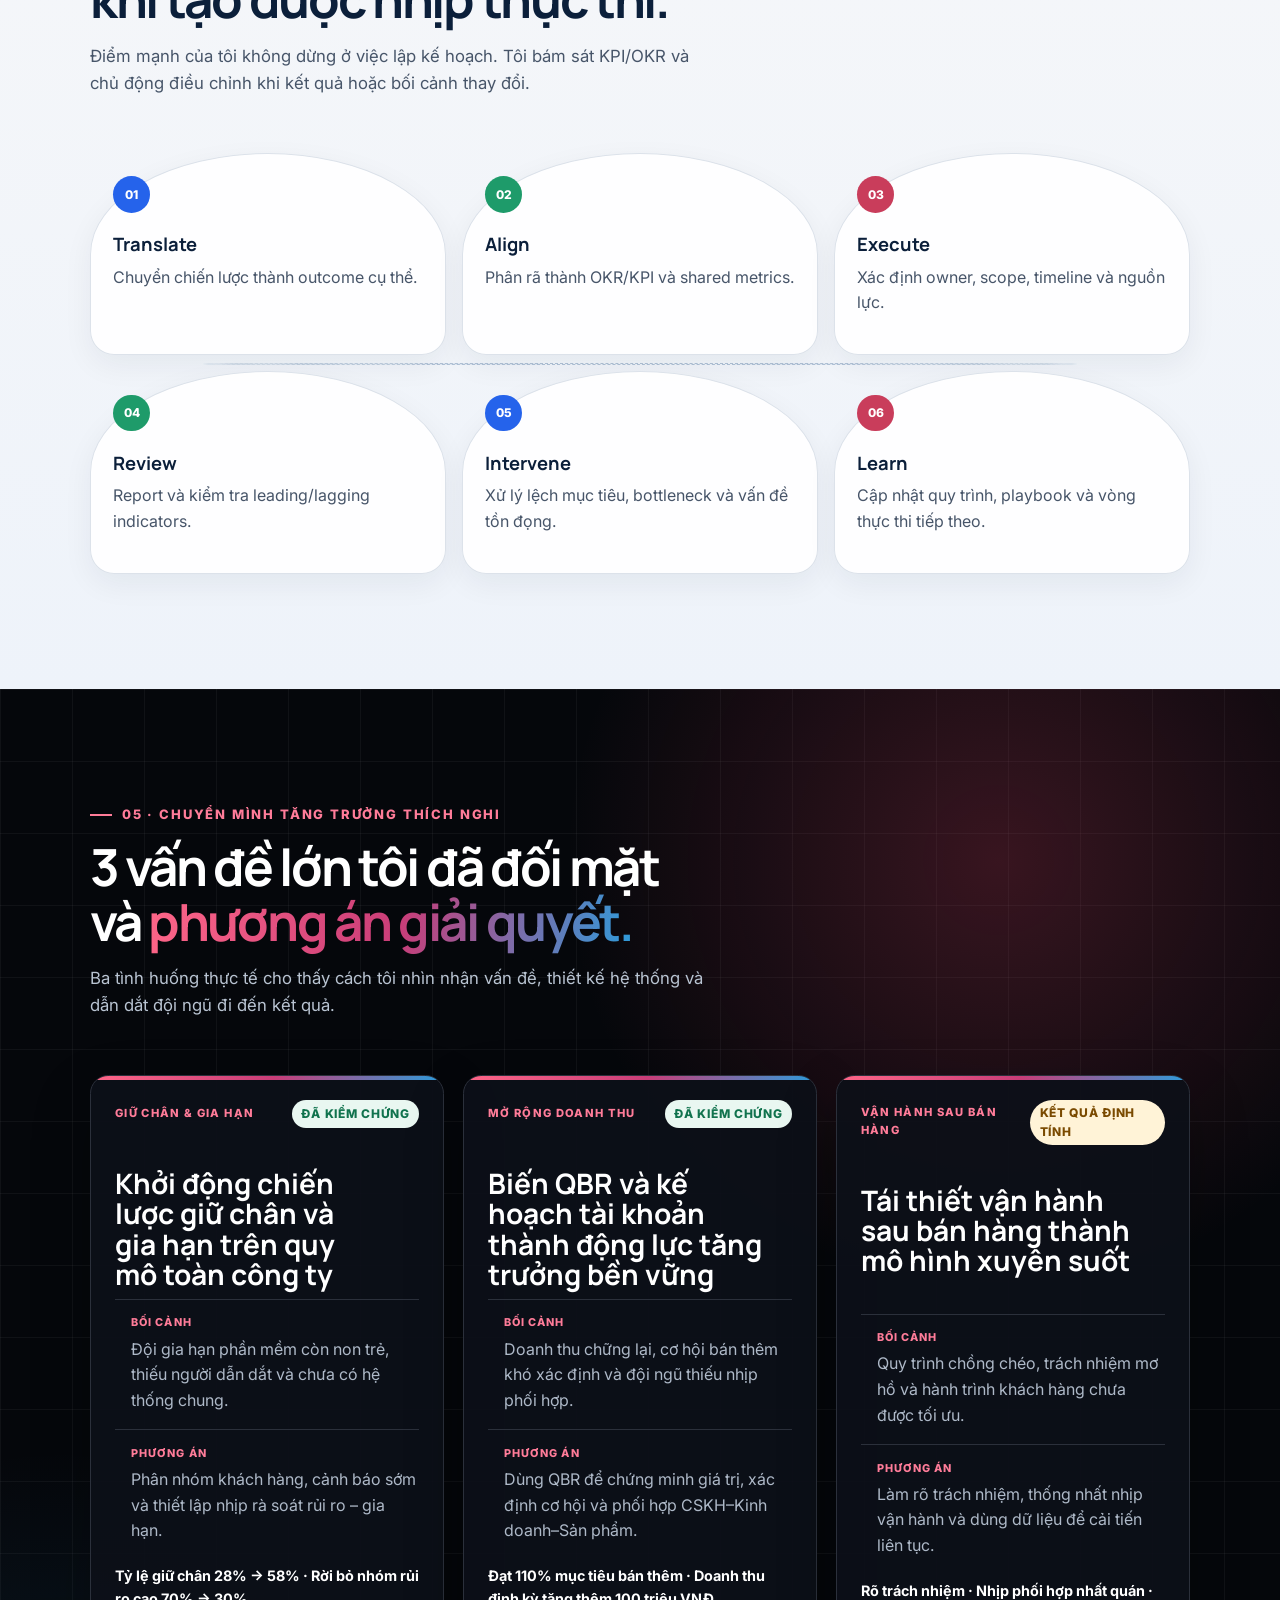
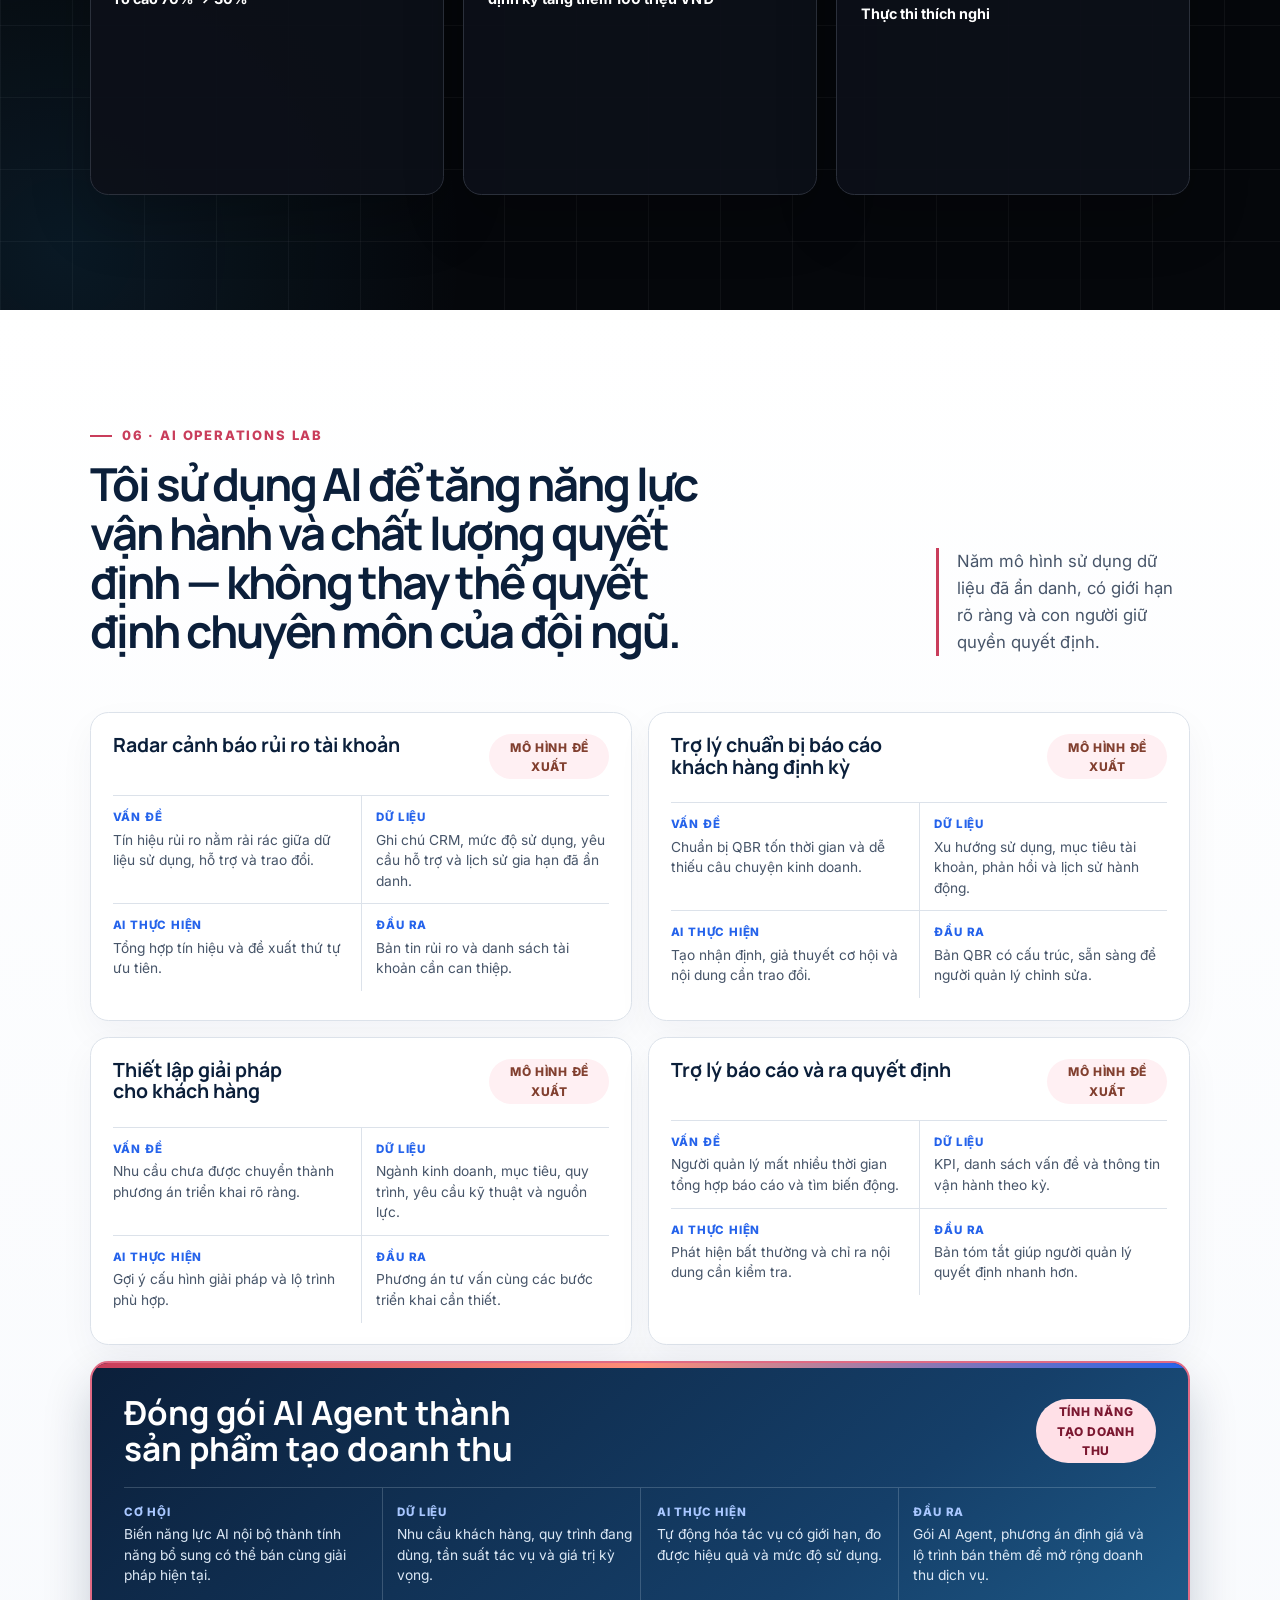
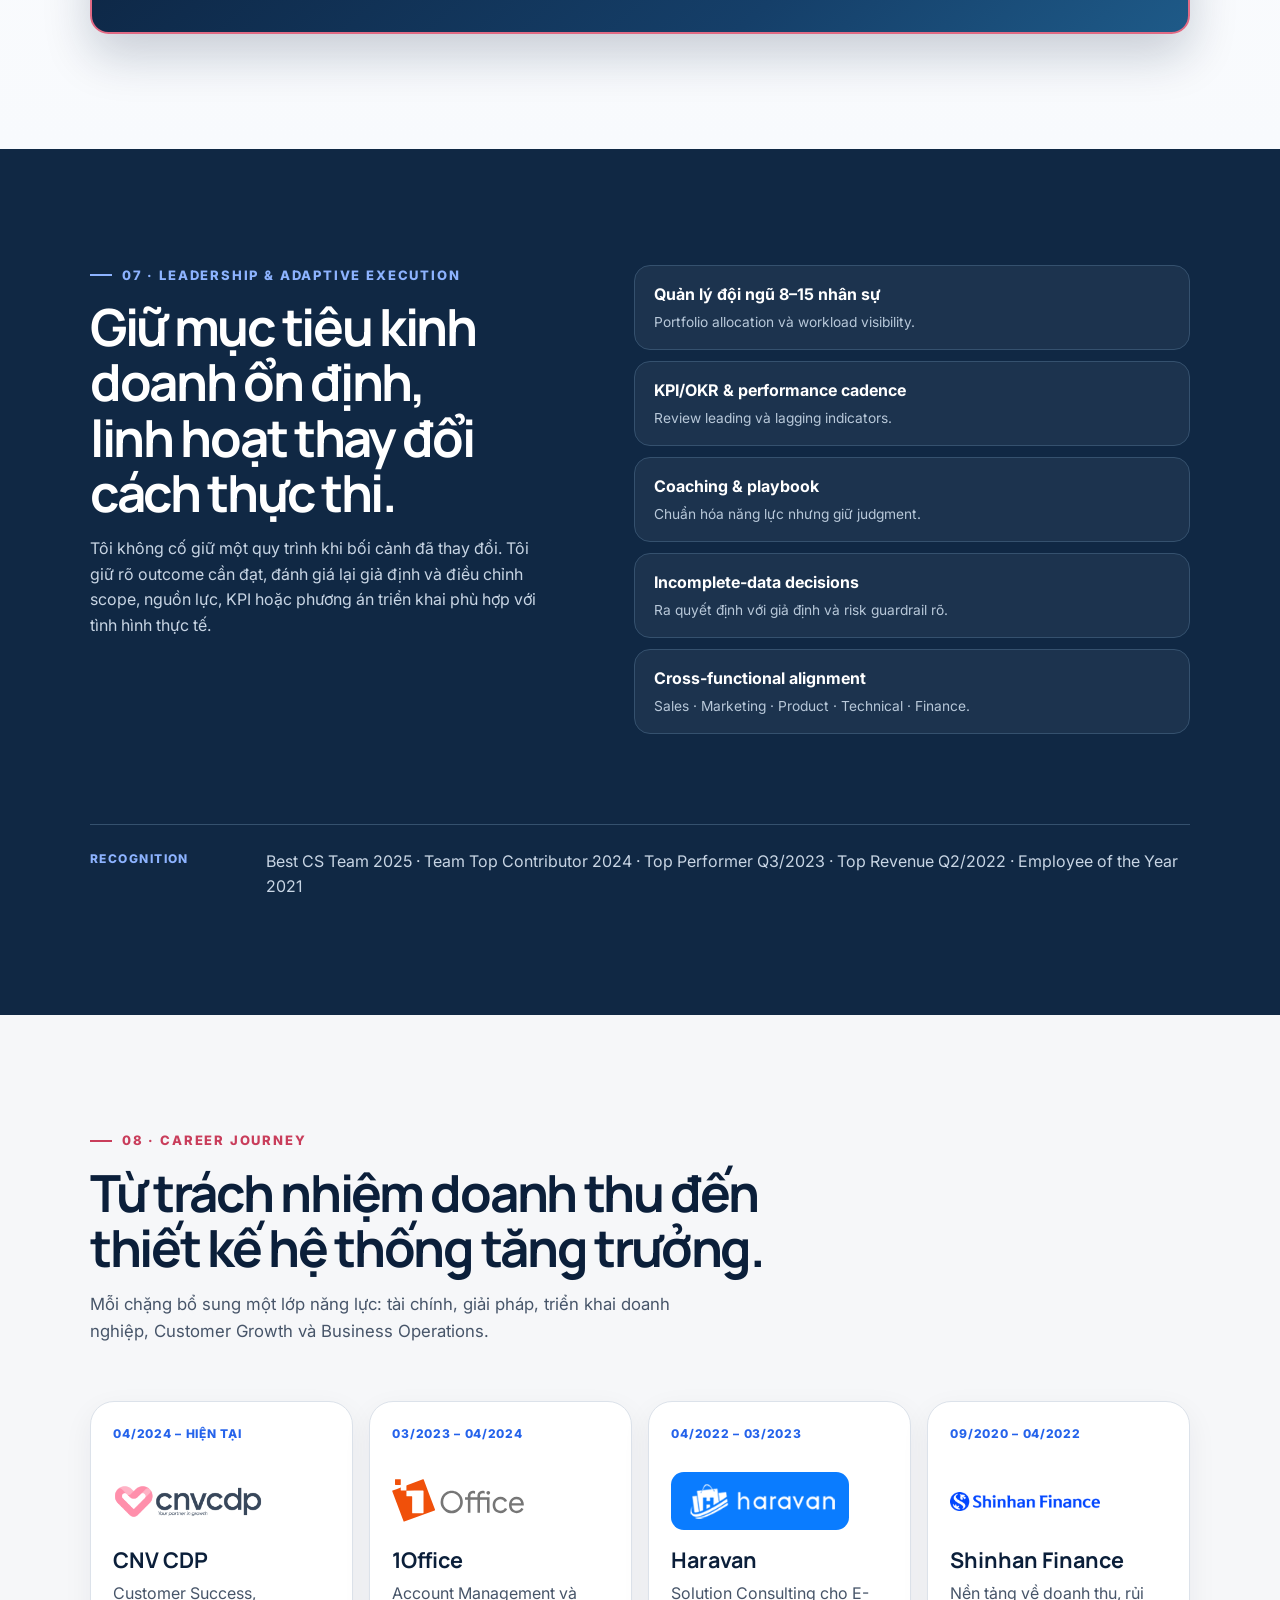
==== commit 7fac61bf: "refactor: remove case study detail links" ====
--- a/index.html
+++ b/index.html
@@ -4,13 +4,13 @@
     <meta charset="utf-8">
     <meta name="viewport" content="width=device-width, initial-scale=1">
     <meta name="description" content="Portfolio của Nguyễn Văn Nhân — Customer Growth &amp; Business Operations Expert với kinh nghiệm xây hệ thống retention, expansion revenue, Customer Success Operations và AI-enabled execution.">
-    <link rel="canonical" href="/">
+    <link rel="canonical" href="https://friendvannhan-hue.github.io/nguyen-van-nhan-portfolio/">
     <meta property="og:type" content="website">
     <meta property="og:locale" content="vi_VN">
     <meta property="og:title" content="Nguyễn Văn Nhân | Customer Growth &amp; Business Operations Expert">
     <meta property="og:description" content="Customer Growth, retention, expansion revenue, Business Operations và AI-enabled execution.">
-    <meta property="og:url" content="/">
-    <meta property="og:image" content="/assets/images/og-portfolio.png">
+    <meta property="og:url" content="https://friendvannhan-hue.github.io/nguyen-van-nhan-portfolio/">
+    <meta property="og:image" content="https://friendvannhan-hue.github.io/nguyen-van-nhan-portfolio/assets/images/og-portfolio.png">
     <meta name="twitter:card" content="summary_large_image">
     <title>Nguyễn Văn Nhân | Customer Growth &amp; Business Operations Expert</title>
     <link rel="icon" href="assets/images/favicon.svg" type="image/svg+xml">
@@ -358,8 +358,8 @@
         <div class="section-shell">
           <div class="section-intro reveal"><p class="eyebrow">05 · CHUYỂN MÌNH TĂNG TRƯỞNG THÍCH NGHI</p><h2 id="case-studies-title">3 vấn đề lớn tôi đã đối mặt và <span class="text-accent">phương án giải quyết.</span></h2><p>Ba tình huống thực tế cho thấy cách tôi nhìn nhận vấn đề, thiết kế hệ thống và dẫn dắt đội ngũ đi đến kết quả.</p></div>
           <div class="case-grid">
-            <article class="case-card reveal"><div class="case-card-top"><span>GIỮ CHÂN &amp; GIA HẠN</span><span class="status status-verified">Đã kiểm chứng</span></div><h3>Khởi động chiến lược giữ chân và gia hạn trên quy mô toàn công ty</h3><p class="case-card-context"><span>Bối cảnh</span>Đội gia hạn phần mềm còn non trẻ, thiếu người dẫn dắt và chưa có hệ thống chung.</p><p class="case-card-action"><span>Phương án</span>Phân nhóm khách hàng, cảnh báo sớm và thiết lập nhịp rà soát rủi ro – gia hạn.</p><strong>Tỷ lệ giữ chân 28% → 58% · Rời bỏ nhóm rủi ro cao 70% → 30%</strong><a class="case-card-link" href="/case-studies/retention-recovery/">Xem chi tiết chiến lược giữ chân →</a></article>
-            <article class="case-card reveal"><div class="case-card-top"><span>MỞ RỘNG DOANH THU</span><span class="status status-verified">Đã kiểm chứng</span></div><h3>Biến QBR và kế hoạch tài khoản thành động lực tăng trưởng bền vững</h3><p class="case-card-context"><span>Bối cảnh</span>Doanh thu chững lại, cơ hội bán thêm khó xác định và đội ngũ thiếu nhịp phối hợp.</p><p class="case-card-action"><span>Phương án</span>Dùng QBR để chứng minh giá trị, xác định cơ hội và phối hợp CSKH–Kinh doanh–Sản phẩm.</p><strong>Đạt 110% mục tiêu bán thêm · Doanh thu định kỳ tăng thêm 100 triệu VNĐ</strong><a class="case-card-link" href="/case-studies/expansion-revenue/">Xem chi tiết mở rộng doanh thu →</a></article>
+            <article class="case-card reveal"><div class="case-card-top"><span>GIỮ CHÂN &amp; GIA HẠN</span><span class="status status-verified">Đã kiểm chứng</span></div><h3>Khởi động chiến lược giữ chân và gia hạn trên quy mô toàn công ty</h3><p class="case-card-context"><span>Bối cảnh</span>Đội gia hạn phần mềm còn non trẻ, thiếu người dẫn dắt và chưa có hệ thống chung.</p><p class="case-card-action"><span>Phương án</span>Phân nhóm khách hàng, cảnh báo sớm và thiết lập nhịp rà soát rủi ro – gia hạn.</p><strong>Tỷ lệ giữ chân 28% → 58% · Rời bỏ nhóm rủi ro cao 70% → 30%</strong></article>
+            <article class="case-card reveal"><div class="case-card-top"><span>MỞ RỘNG DOANH THU</span><span class="status status-verified">Đã kiểm chứng</span></div><h3>Biến QBR và kế hoạch tài khoản thành động lực tăng trưởng bền vững</h3><p class="case-card-context"><span>Bối cảnh</span>Doanh thu chững lại, cơ hội bán thêm khó xác định và đội ngũ thiếu nhịp phối hợp.</p><p class="case-card-action"><span>Phương án</span>Dùng QBR để chứng minh giá trị, xác định cơ hội và phối hợp CSKH–Kinh doanh–Sản phẩm.</p><strong>Đạt 110% mục tiêu bán thêm · Doanh thu định kỳ tăng thêm 100 triệu VNĐ</strong></article>
             <article class="case-card reveal"><div class="case-card-top"><span>VẬN HÀNH SAU BÁN HÀNG</span><span class="status status-qualitative">Kết quả định tính</span></div><h3>Tái thiết vận hành sau bán hàng thành mô hình xuyên suốt</h3><p class="case-card-context"><span>Bối cảnh</span>Quy trình chồng chéo, trách nhiệm mơ hồ và hành trình khách hàng chưa được tối ưu.</p><p class="case-card-action"><span>Phương án</span>Làm rõ trách nhiệm, thống nhất nhịp vận hành và dùng dữ liệu để cải tiến liên tục.</p><strong>Rõ trách nhiệm · Nhịp phối hợp nhất quán · Thực thi thích nghi</strong></article>
           </div>
         </div>
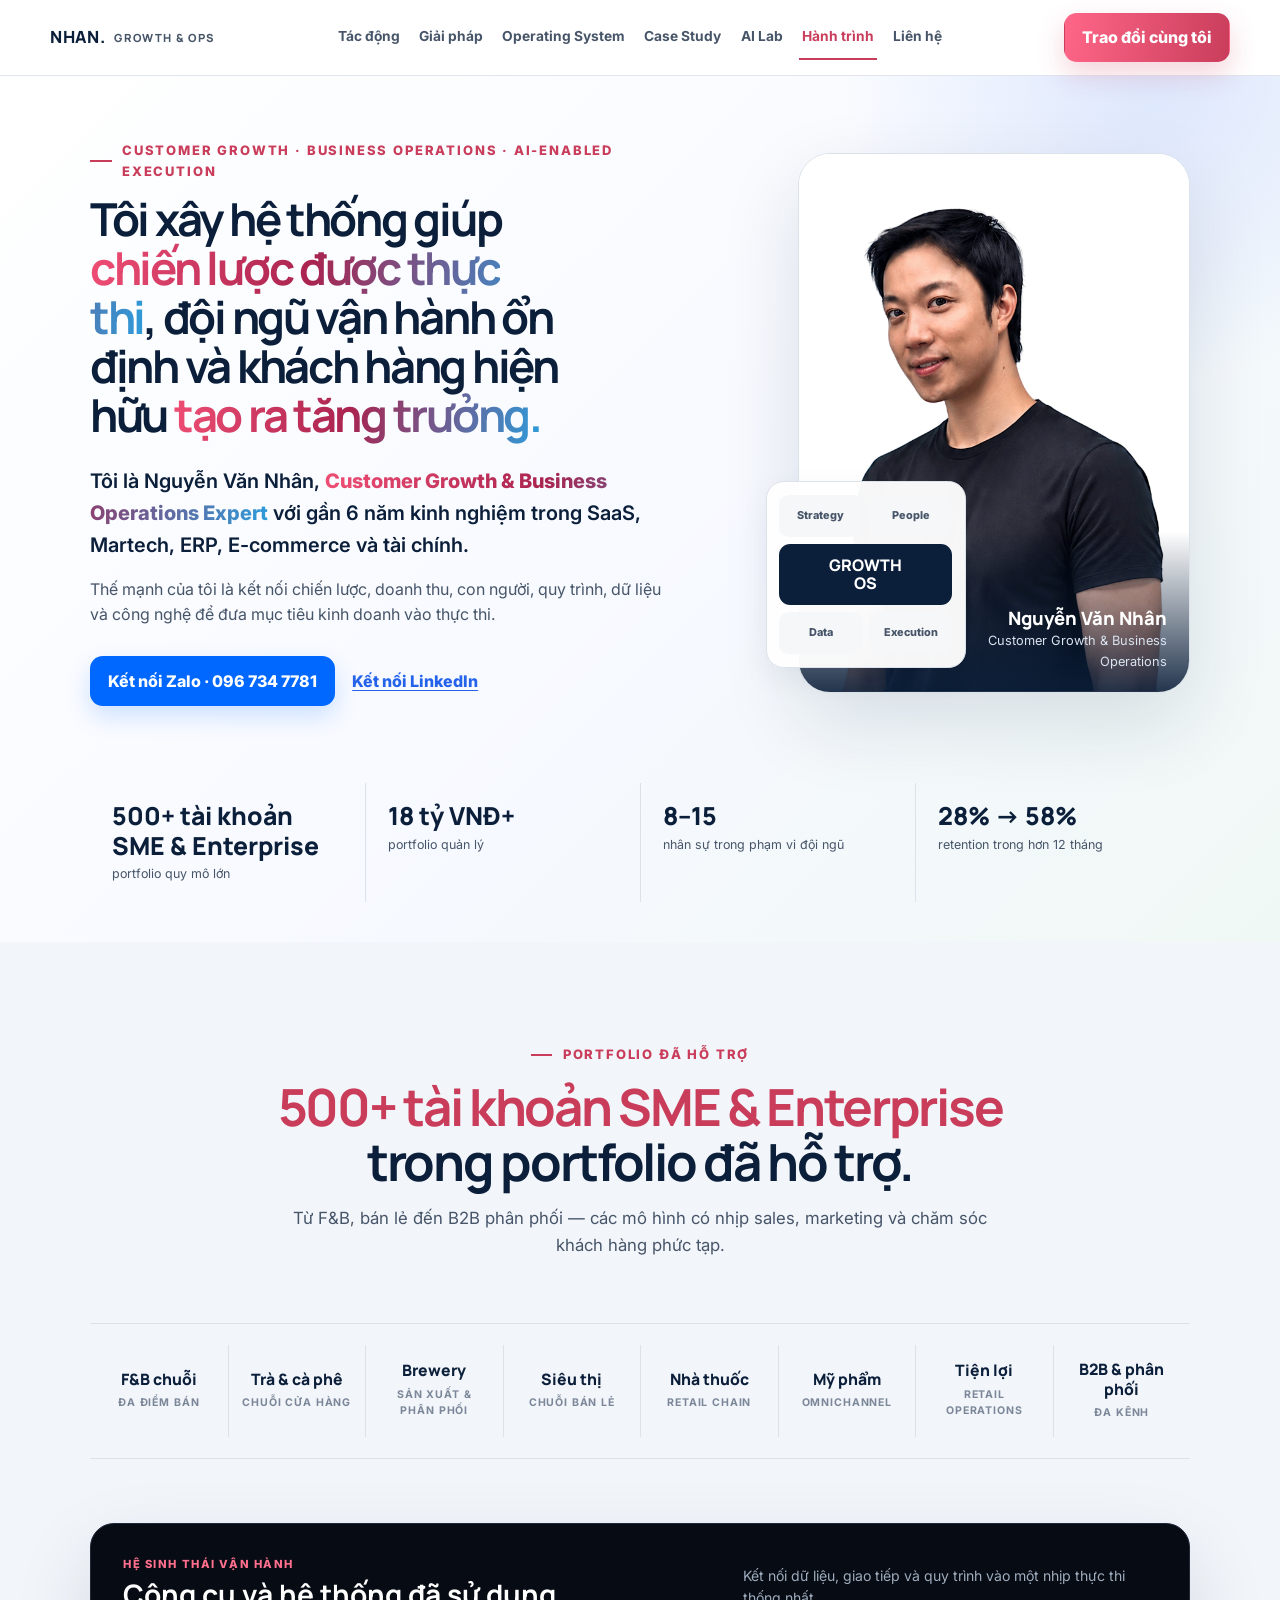
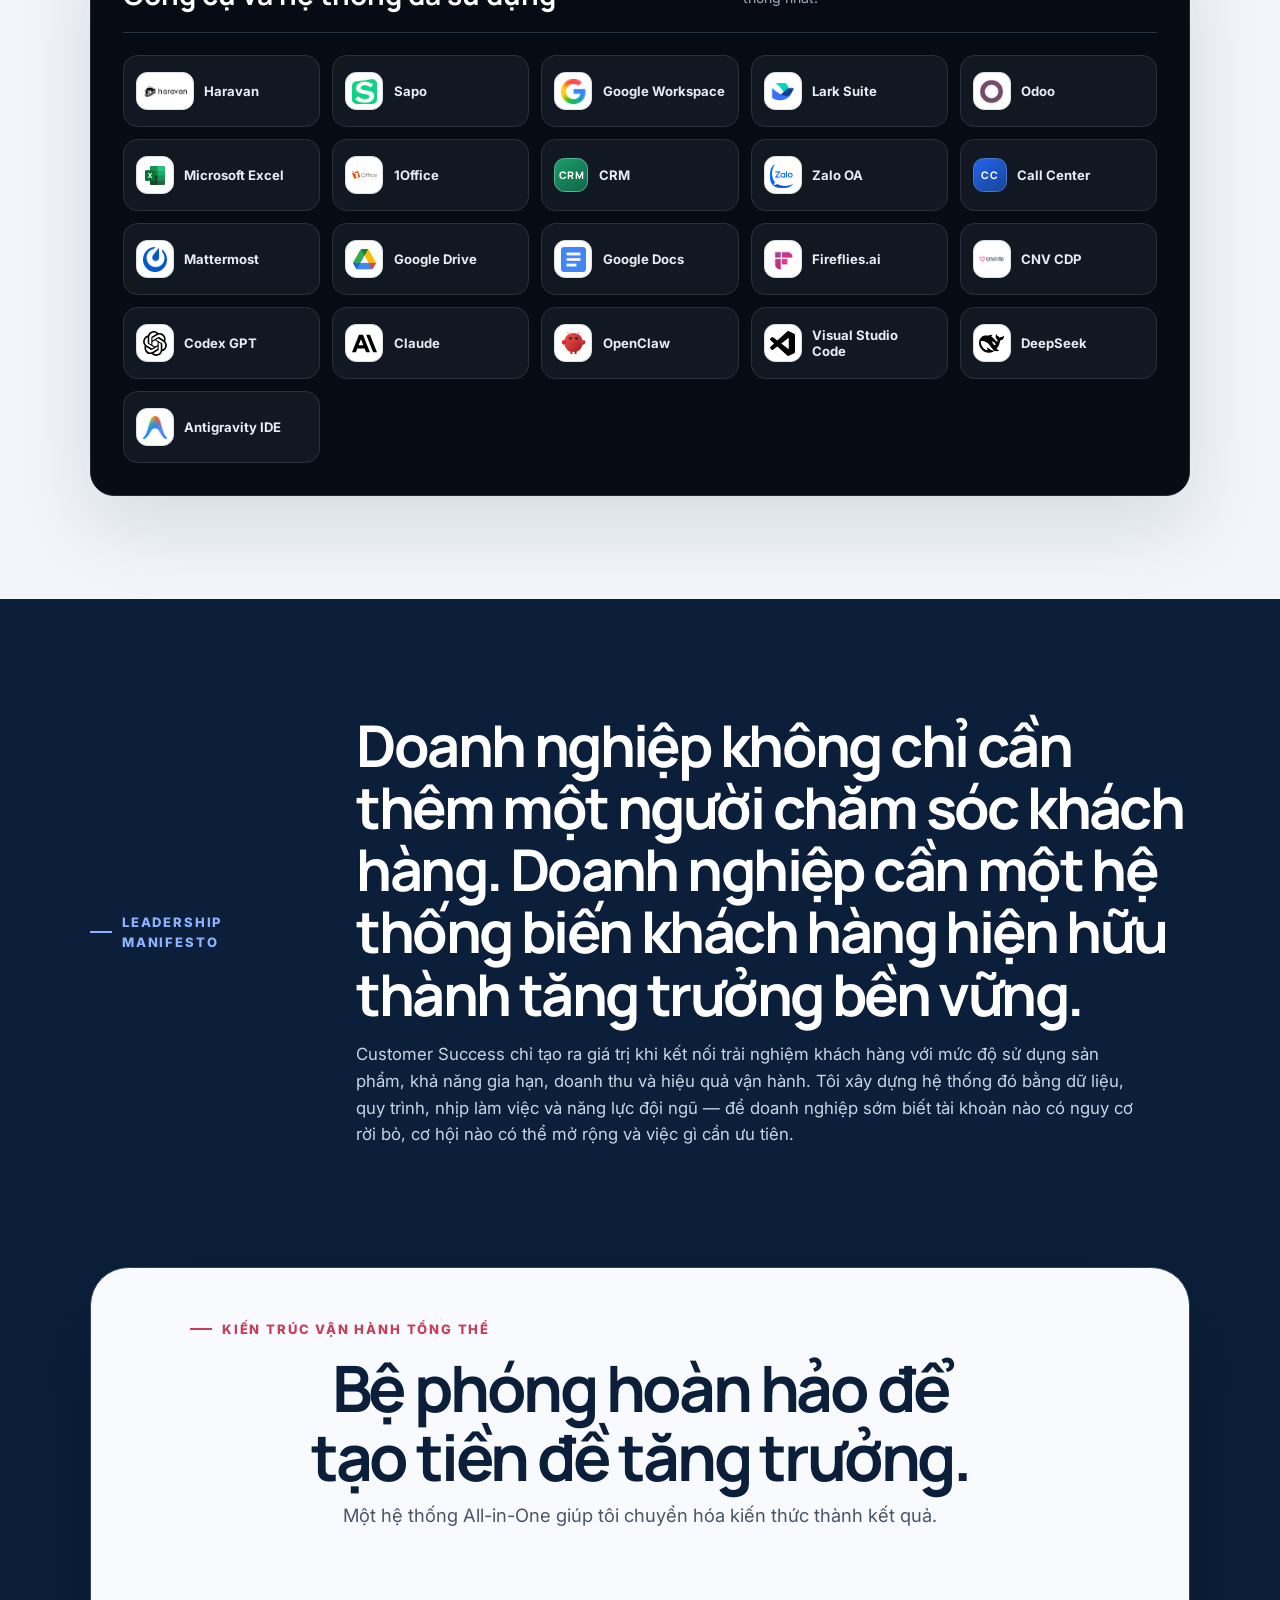
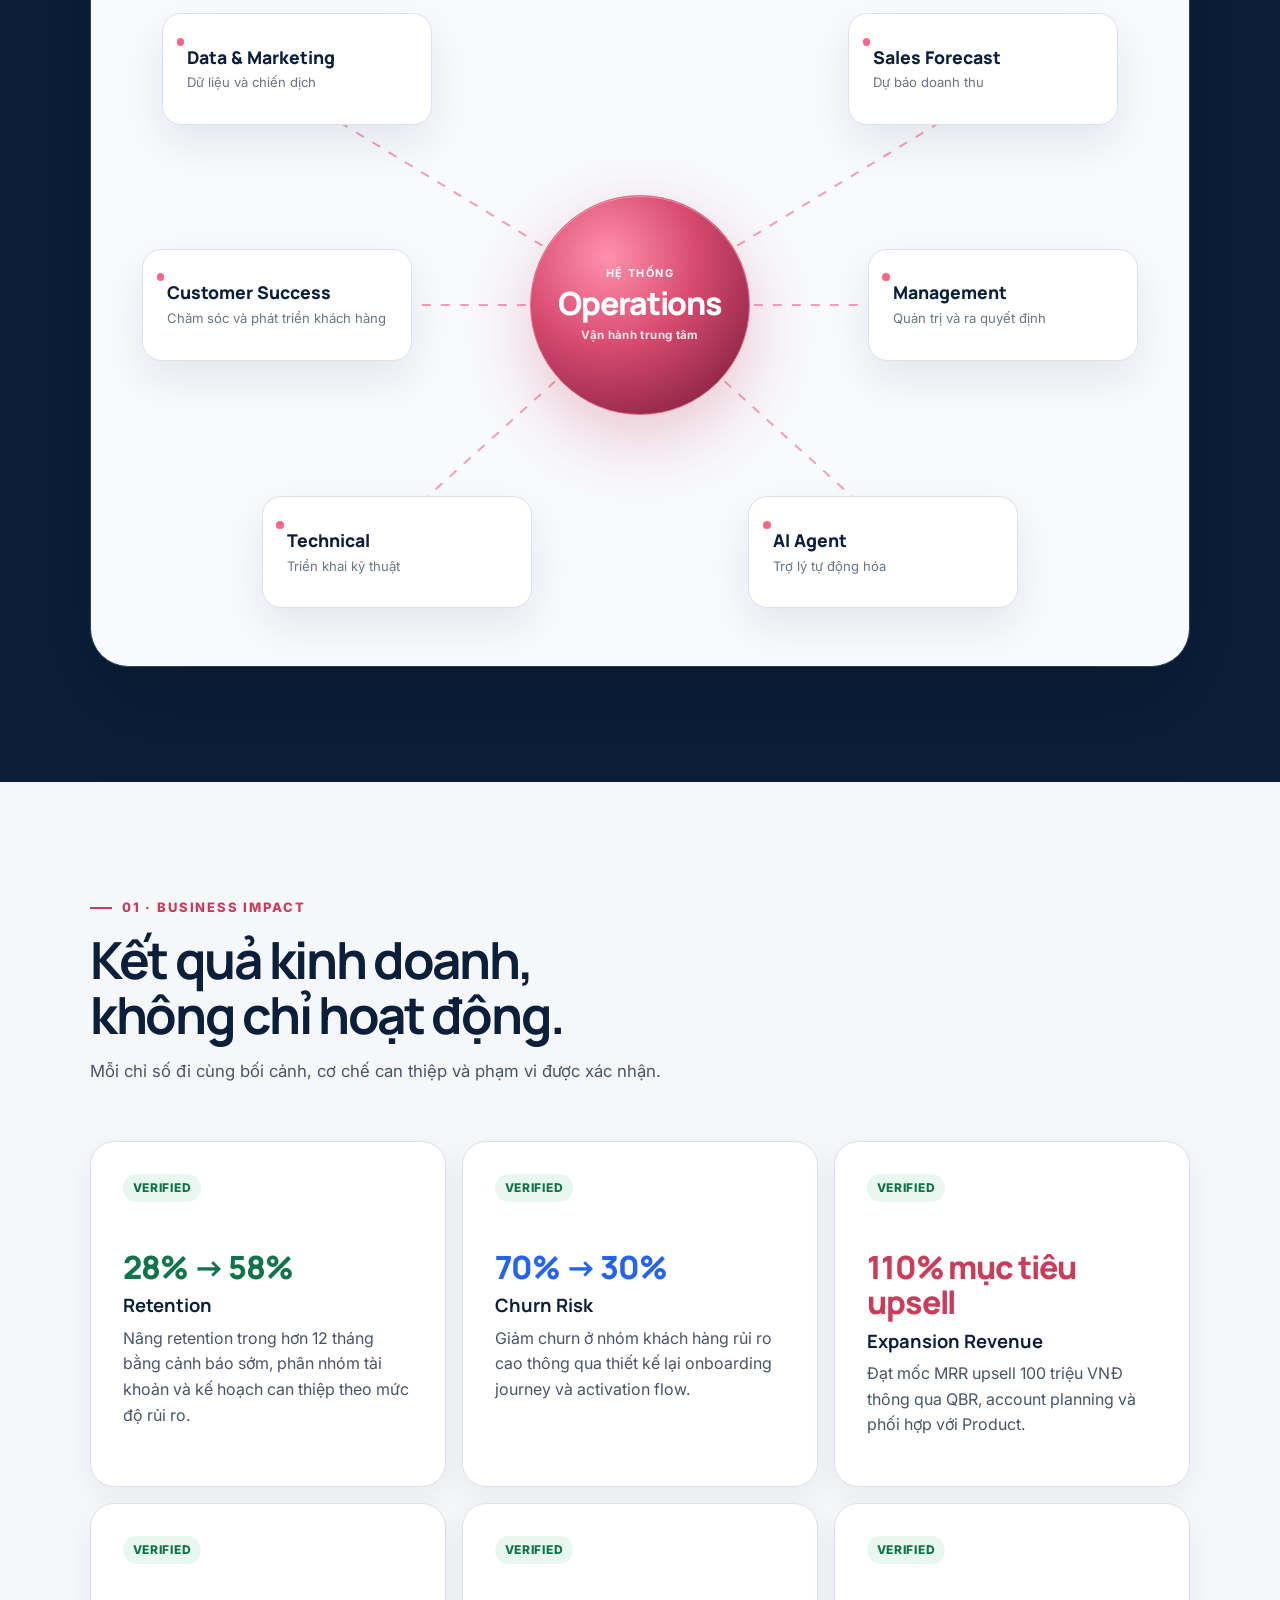
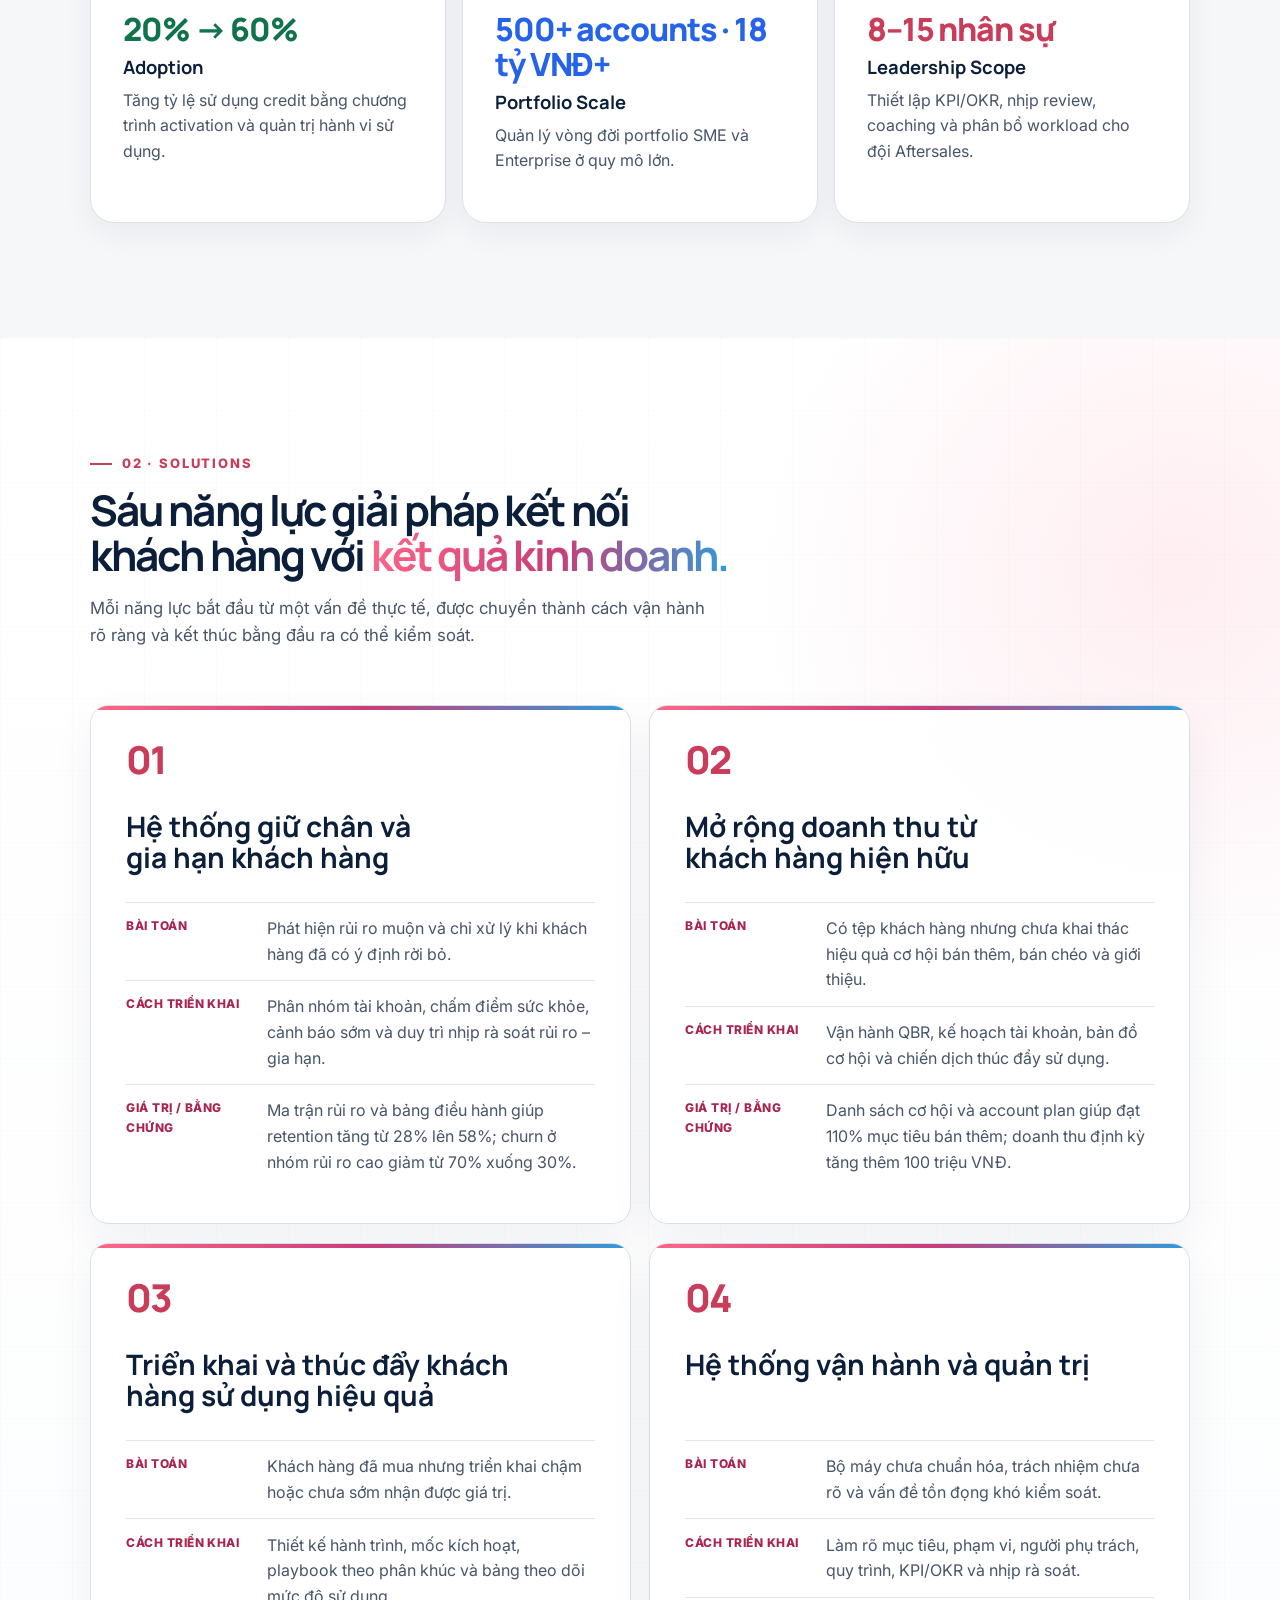
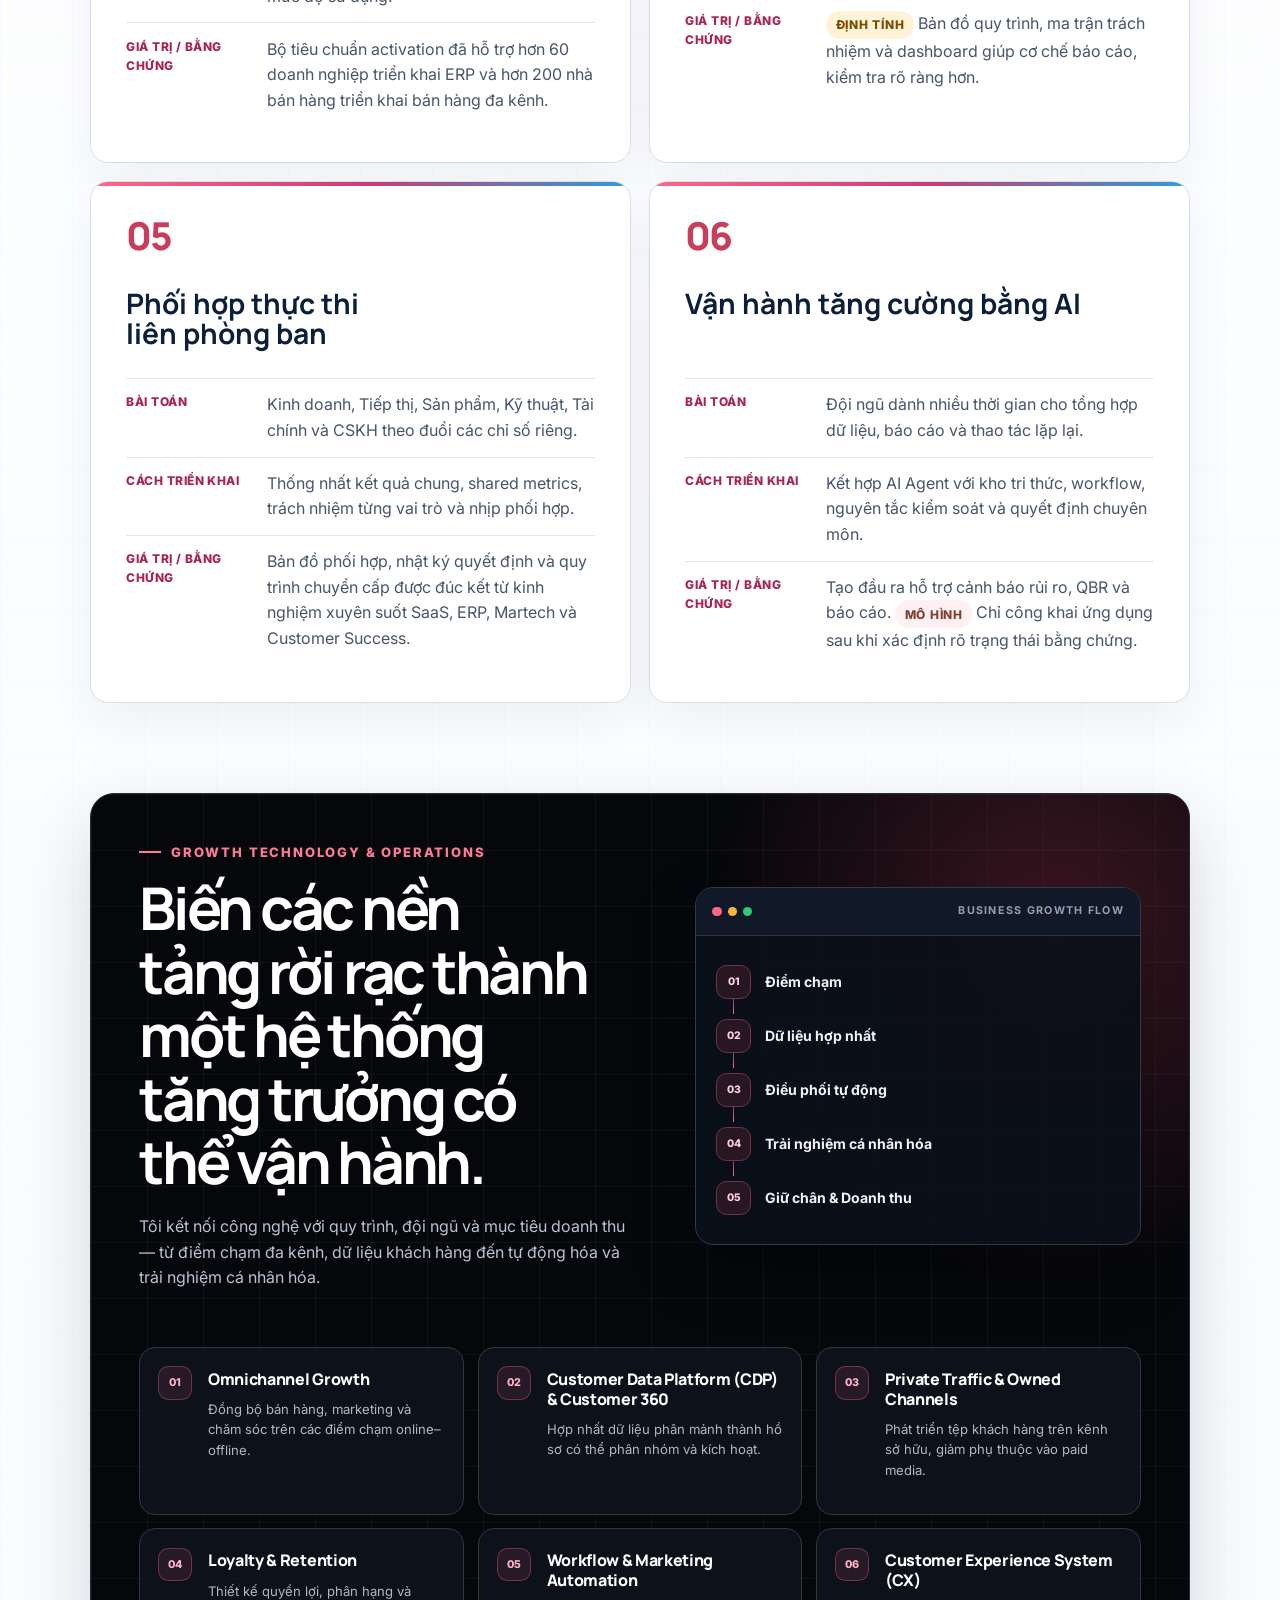
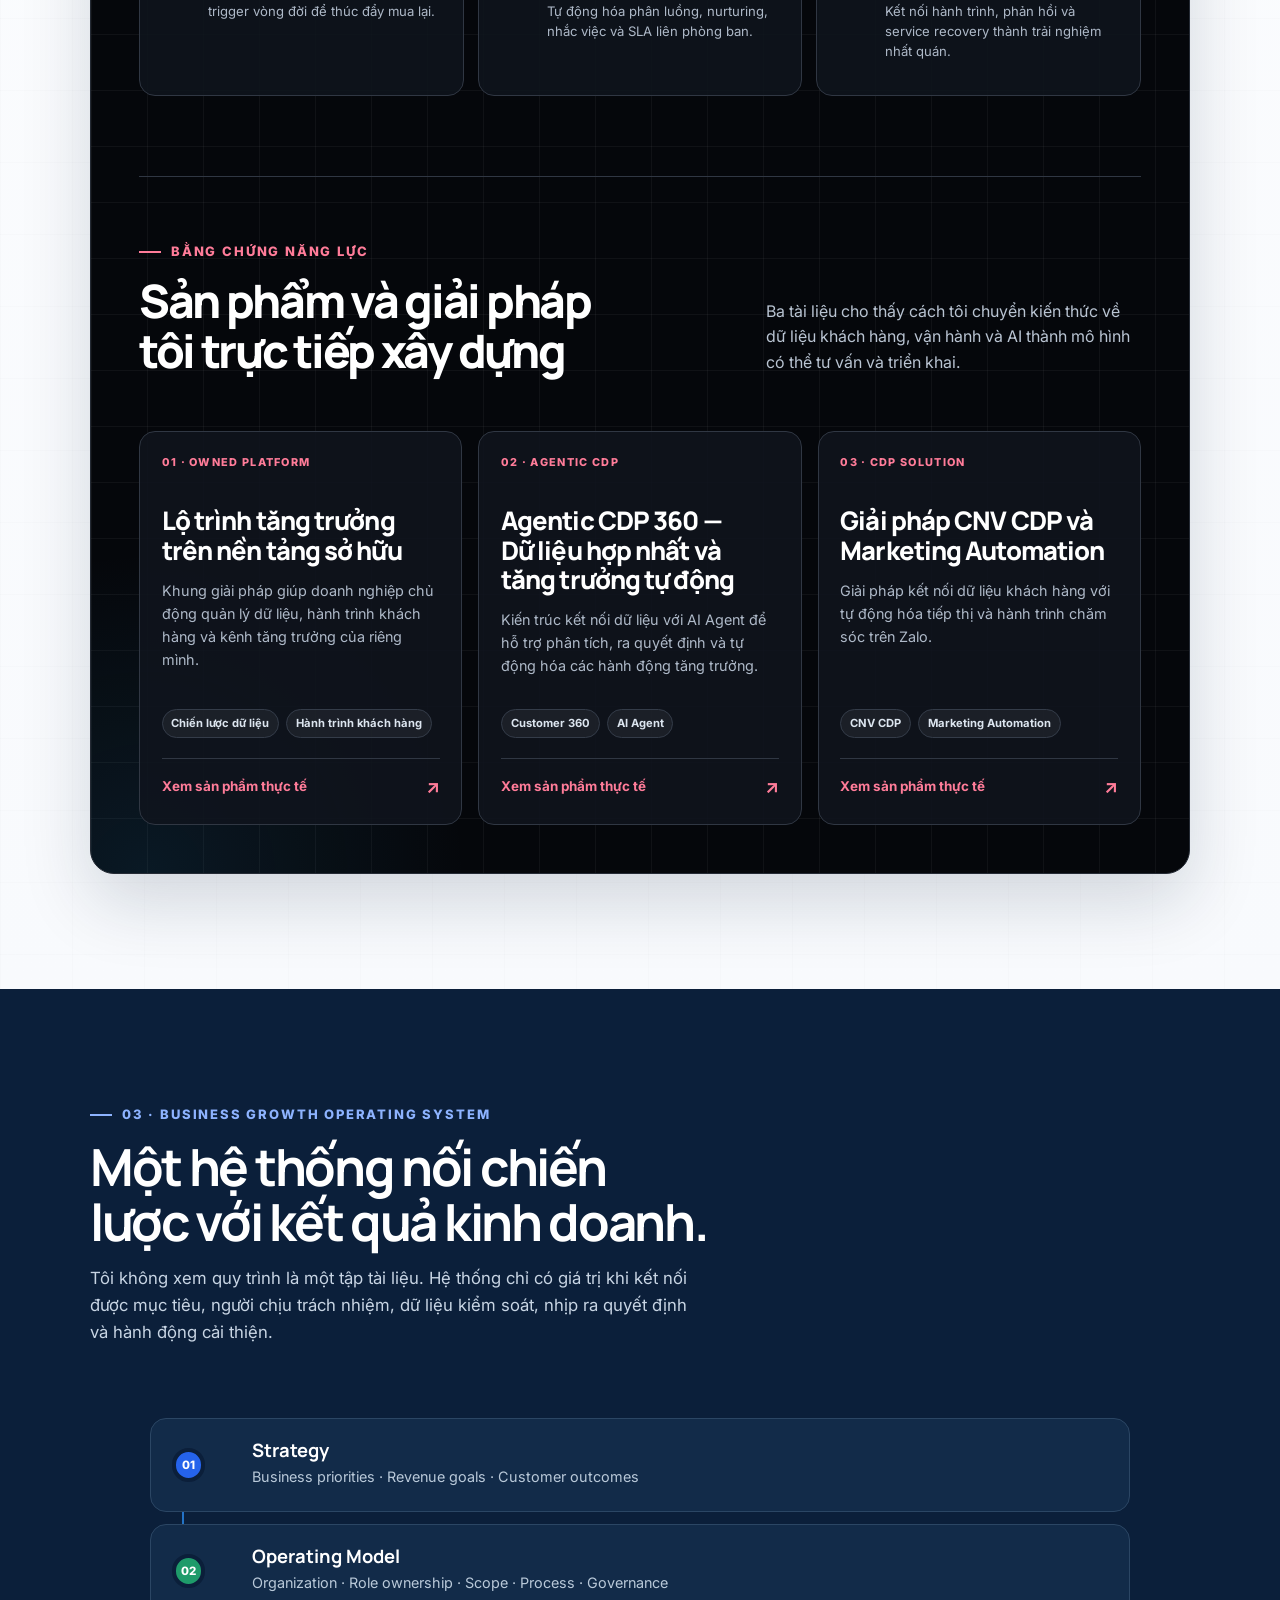
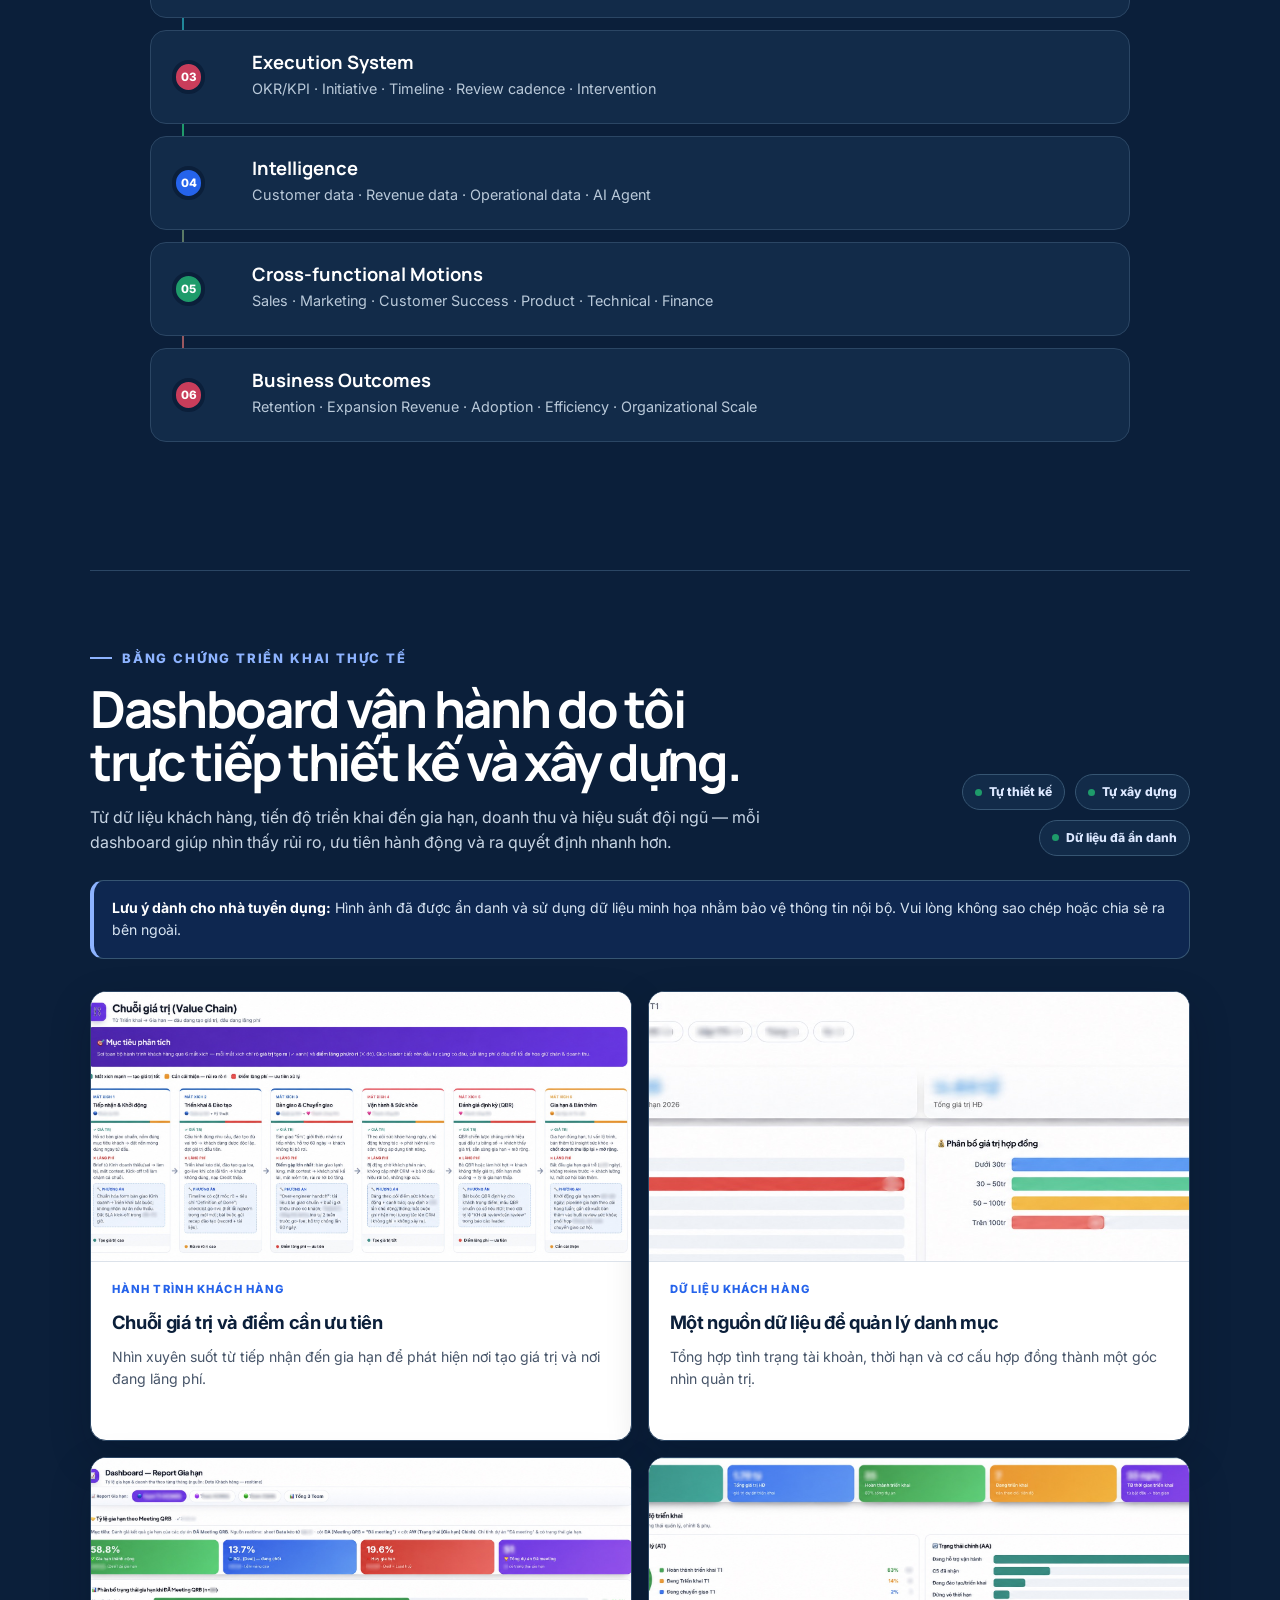
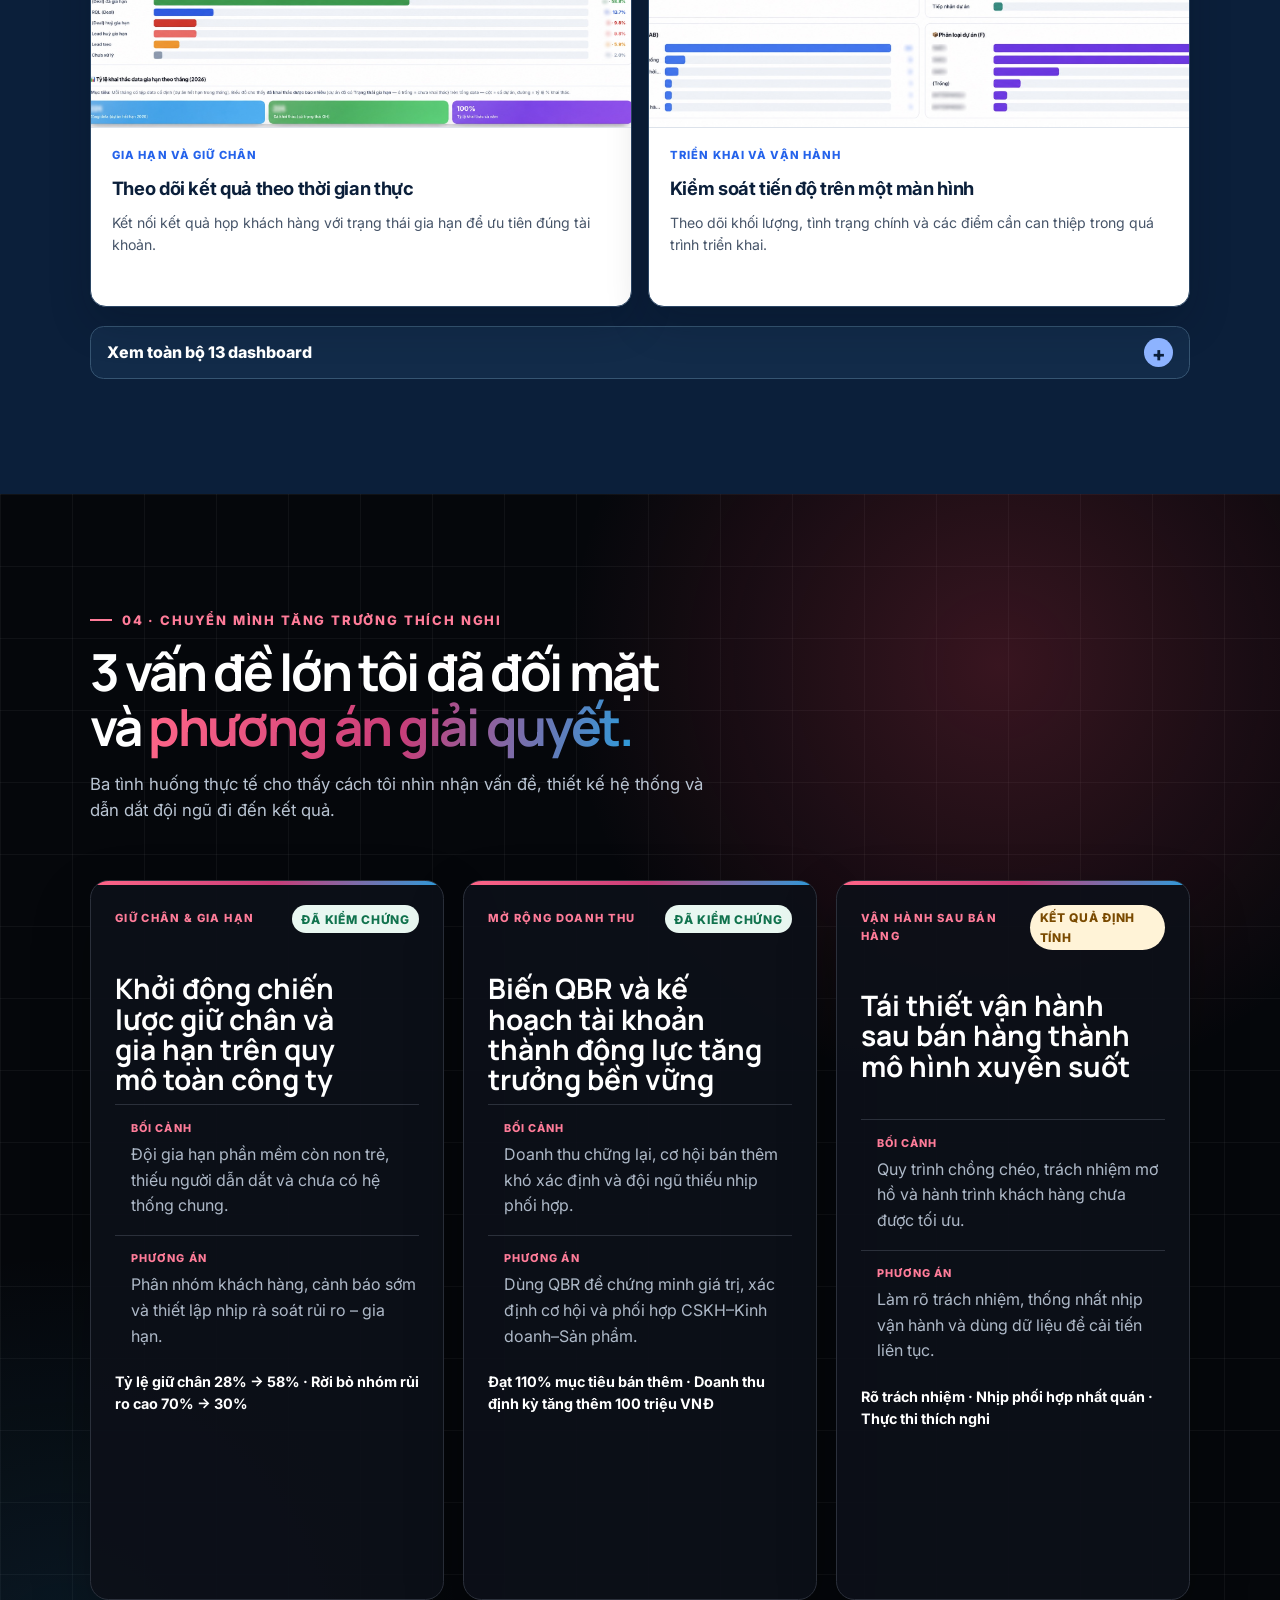
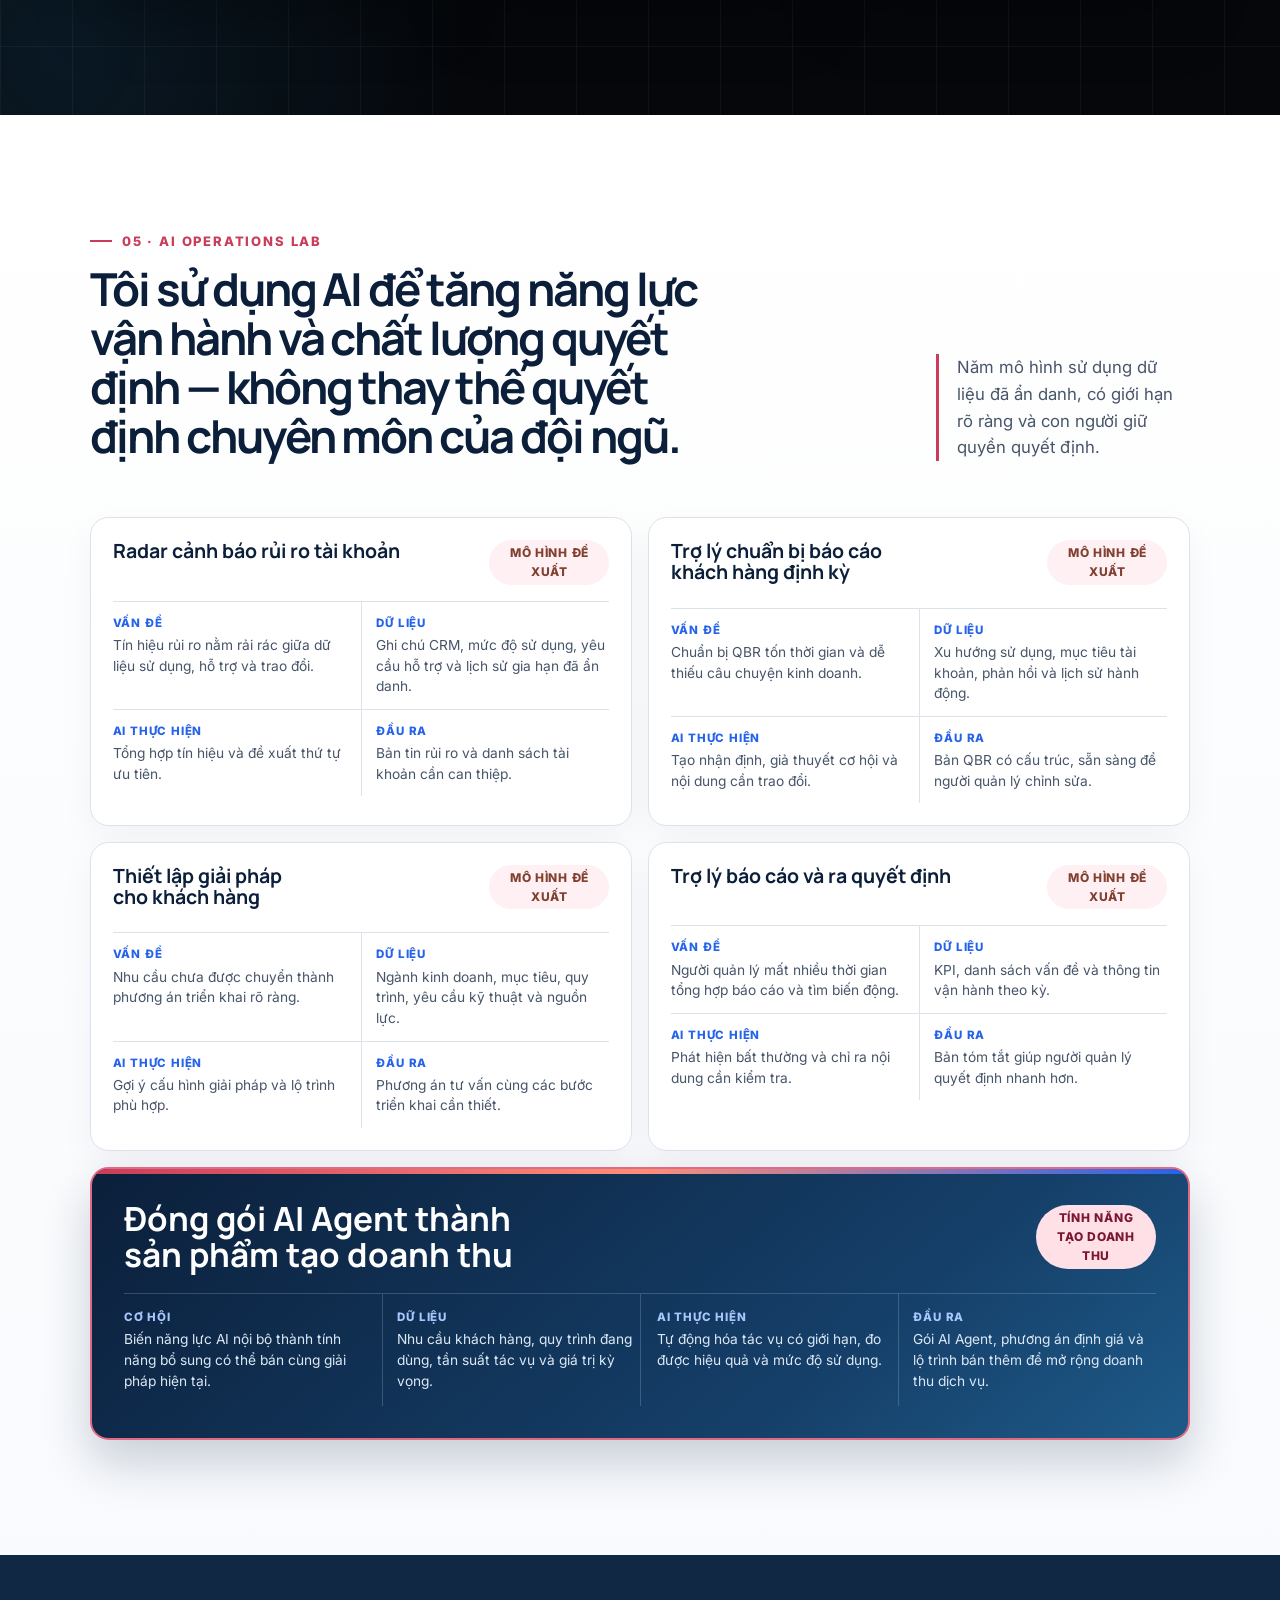
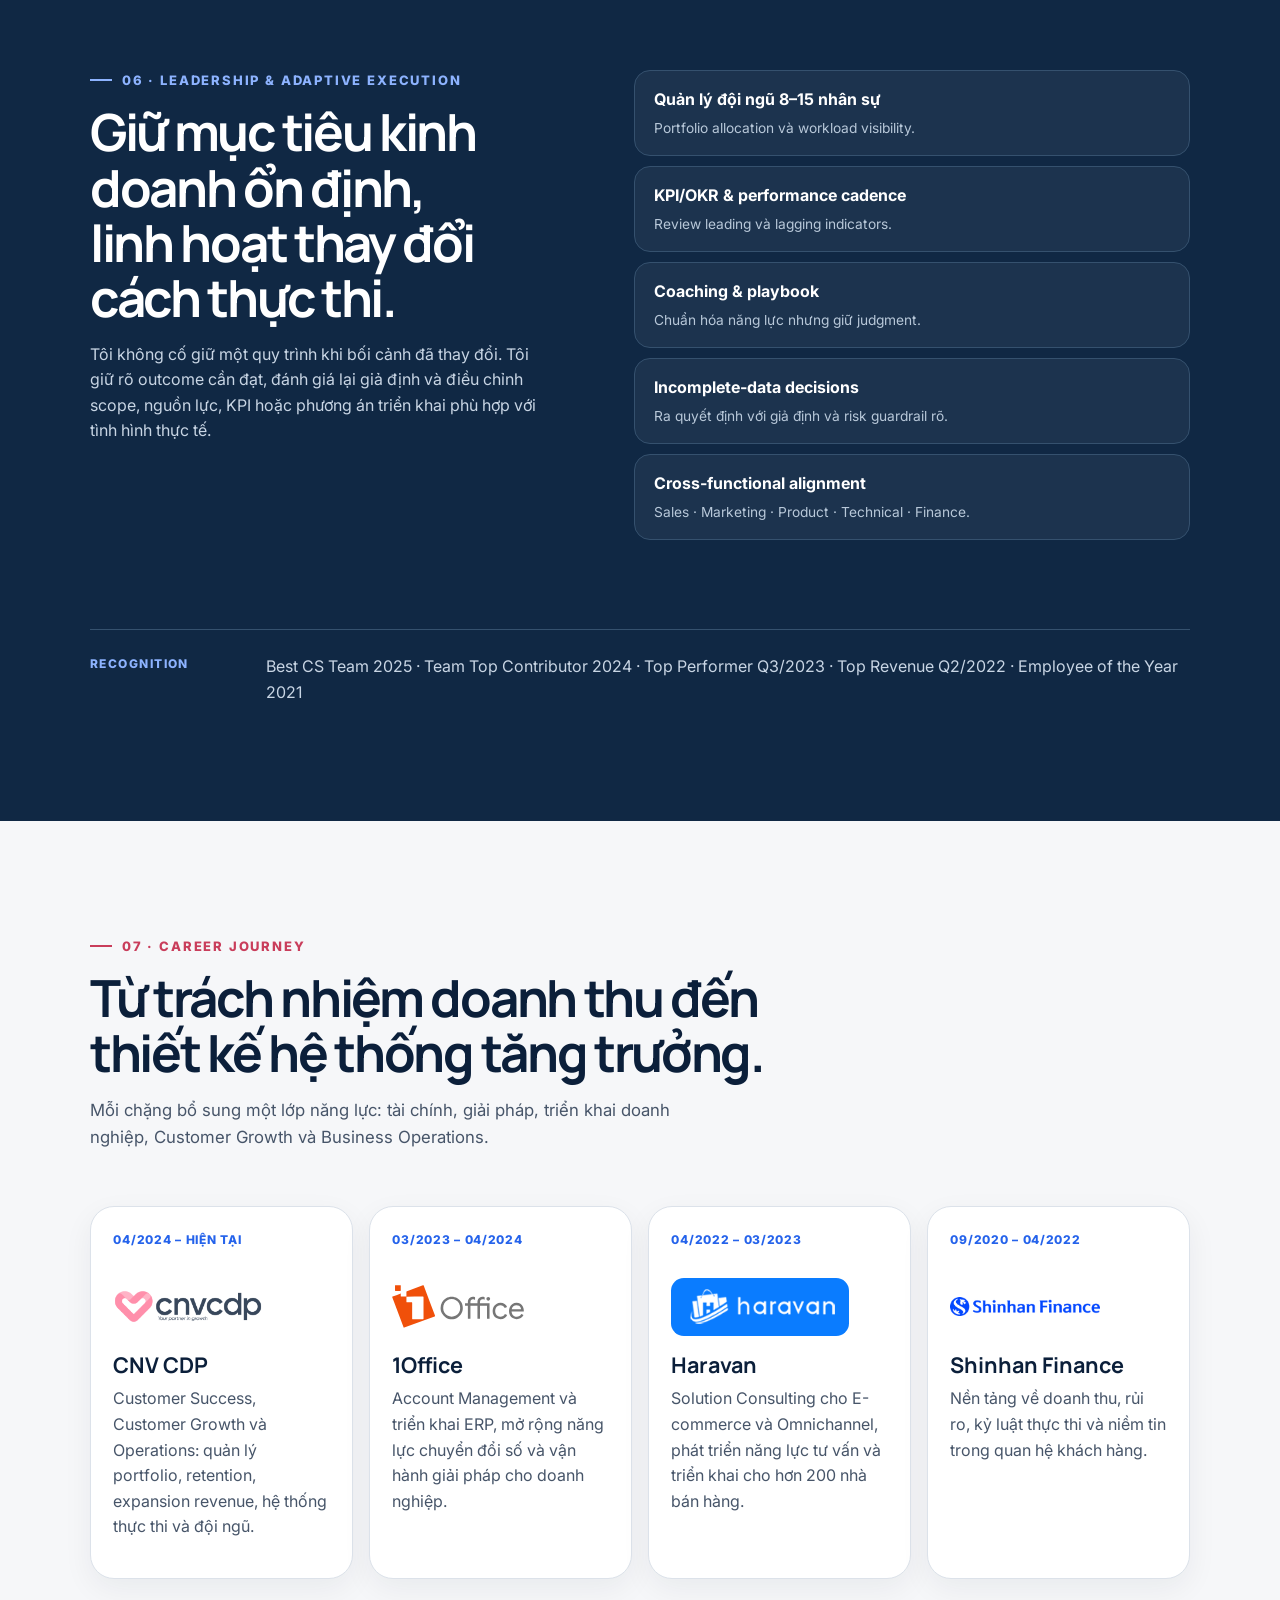
==== commit 19a87657: "feat: showcase growth technology capabilities Add the Growth Technology & Operations architecture, s" ====
--- a/index.html
+++ b/index.html
@@ -190,22 +190,51 @@
             <p>Mỗi năng lực bắt đầu từ một vấn đề thực tế, được chuyển thành cách vận hành rõ ràng và kết thúc bằng đầu ra có thể kiểm soát.</p>
           </div>
           <div class="solutions-grid">
-            <article class="solution-card reveal"><p class="solution-index">01</p><h3>Hệ thống giữ chân và gia hạn khách hàng</h3><dl><div><dt>Bài toán</dt><dd>Phát hiện rủi ro muộn và chỉ xử lý khi khách hàng đã có ý định rời bỏ.</dd></div><div><dt>Cách tiếp cận</dt><dd>Phân nhóm khách hàng, chấm điểm sức khỏe, cảnh báo sớm, rà soát rủi ro và dự báo gia hạn.</dd></div><div><dt>Đầu ra</dt><dd>Ma trận rủi ro, kế hoạch hành động, bảng điều hành và cơ chế chuyển cấp.</dd></div><div><dt>Bằng chứng</dt><dd>Tỷ lệ giữ chân tăng từ 28% lên 58%; tỷ lệ rời bỏ ở nhóm rủi ro cao giảm từ 70% xuống 30%.</dd></div></dl></article>
-            <article class="solution-card reveal"><p class="solution-index">02</p><h3>Mở rộng doanh thu từ khách hàng hiện hữu</h3><dl><div><dt>Bài toán</dt><dd>Có tệp khách hàng nhưng chưa khai thác hiệu quả cơ hội bán thêm, bán chéo và giới thiệu.</dd></div><div><dt>Cách tiếp cận</dt><dd>QBR, kế hoạch tài khoản, bản đồ cơ hội và chiến dịch thúc đẩy sử dụng.</dd></div><div><dt>Đầu ra</dt><dd>Danh sách cơ hội mở rộng, kế hoạch tài khoản và cẩm nang phối hợp giữa CSKH–Kinh doanh–Sản phẩm.</dd></div><div><dt>Bằng chứng</dt><dd>Đạt 110% mục tiêu bán thêm; doanh thu định kỳ tăng thêm 100 triệu VNĐ.</dd></div></dl></article>
-            <article class="solution-card reveal"><p class="solution-index">03</p><h3>Triển khai và thúc đẩy khách hàng sử dụng hiệu quả</h3><dl><div><dt>Bài toán</dt><dd>Khách hàng đã mua nhưng triển khai chậm hoặc chưa sớm nhận được giá trị.</dd></div><div><dt>Cách tiếp cận</dt><dd>Bản đồ hành trình, mốc kích hoạt, cẩm nang theo phân khúc và bảng theo dõi mức độ sử dụng.</dd></div><div><dt>Đầu ra</dt><dd>Hành trình triển khai, danh sách kiểm tra kích hoạt và nhịp đánh giá mức độ sử dụng.</dd></div><div><dt>Bằng chứng</dt><dd>Hơn 60 doanh nghiệp triển khai ERP; hơn 200 nhà bán hàng triển khai bán hàng đa kênh.</dd></div></dl></article>
-            <article class="solution-card reveal"><p class="solution-index">04</p><h3>Hệ thống vận hành và quản trị</h3><dl><div><dt>Bài toán</dt><dd>Bộ máy chưa chuẩn hóa, trách nhiệm chưa rõ và vấn đề tồn đọng khó kiểm soát.</dd></div><div><dt>Cách tiếp cận</dt><dd>Làm rõ mục tiêu, phạm vi, người phụ trách, quy trình, KPI/OKR và nhịp rà soát.</dd></div><div><dt>Đầu ra</dt><dd>Bản đồ quy trình, ma trận trách nhiệm, bảng theo dõi hiệu suất và vòng xử lý vấn đề.</dd></div><div><dt>Bằng chứng</dt><dd><span class="status status-qualitative">Định tính</span> Bộ máy có mục tiêu, phạm vi, KPI/OKR cùng cơ chế báo cáo và kiểm tra rõ ràng hơn.</dd></div></dl></article>
-            <article class="solution-card reveal"><p class="solution-index">05</p><h3>Phối hợp thực thi liên phòng ban</h3><dl><div><dt>Bài toán</dt><dd>Kinh doanh, Tiếp thị, Sản phẩm, Kỹ thuật, Tài chính và CSKH theo đuổi các chỉ số riêng.</dd></div><div><dt>Cách tiếp cận</dt><dd>Thống nhất kết quả chung, chỉ số dùng chung, trách nhiệm từng vai trò và nhịp phối hợp.</dd></div><div><dt>Đầu ra</dt><dd>Bản đồ phối hợp vận hành, nhật ký quyết định và quy trình chuyển cấp.</dd></div><div><dt>Bằng chứng</dt><dd>Kinh nghiệm xuyên suốt tài chính, kinh doanh, triển khai giải pháp, SaaS, ERP, Martech và Customer Success.</dd></div></dl></article>
-            <article class="solution-card reveal"><p class="solution-index">06</p><h3>Vận hành tăng cường bằng AI</h3><dl><div><dt>Bài toán</dt><dd>Đội ngũ dành nhiều thời gian cho tổng hợp dữ liệu, báo cáo và thao tác lặp lại.</dd></div><div><dt>Cách tiếp cận</dt><dd>AI Agent kết hợp kho tri thức, luồng công việc, nguyên tắc kiểm soát và quyết định chuyên môn.</dd></div><div><dt>Đầu ra</dt><dd>Tóm tắt rủi ro, chuẩn bị QBR, tổng hợp phản hồi khách hàng, báo cáo và hỗ trợ kiểm tra chất lượng.</dd></div><div><dt>Bằng chứng</dt><dd><span class="status status-concept">Mô hình</span> Chỉ công khai tình huống ứng dụng sau khi xác định rõ trạng thái và bằng chứng.</dd></div></dl></article>
-          </div>
-          <section class="solution-proof reveal" aria-labelledby="solution-proof-title">
-            <div class="solution-proof-head">
-              <div><p class="eyebrow">BẰNG CHỨNG NĂNG LỰC</p><h3 id="solution-proof-title">Sản phẩm và giải pháp tôi trực tiếp xây dựng</h3></div>
-              <p>Ba tài liệu giải pháp thể hiện cách tôi chuyển kiến thức về dữ liệu khách hàng, vận hành và AI thành mô hình có thể trình bày, tư vấn và triển khai.</p>
-            </div>
-            <div class="solution-proof-grid">
-              <a class="solution-proof-card" href="https://cg.cnvwork.com/files/nhan/solution/cnvcdp-owned-platform.html#top" target="_blank" rel="noopener noreferrer" aria-label="Xem Lộ trình tăng trưởng trên nền tảng sở hữu trong thẻ mới"><span class="solution-proof-index">01 · OWNED PLATFORM</span><h4>Lộ trình tăng trưởng trên nền tảng sở hữu</h4><p>Khung giải pháp giúp doanh nghiệp chủ động quản lý dữ liệu, hành trình khách hàng và kênh tăng trưởng của riêng mình.</p><ul><li>Chiến lược dữ liệu</li><li>Hành trình khách hàng</li></ul><strong>Xem sản phẩm thực tế <span aria-hidden="true">↗</span></strong></a>
-              <a class="solution-proof-card" href="https://cg.cnvwork.com/files/nhan/solution/agentic-cdp-360.html" target="_blank" rel="noopener noreferrer" aria-label="Xem Agentic CDP 360 trong thẻ mới"><span class="solution-proof-index">02 · AGENTIC CDP</span><h4>Agentic CDP 360 — Dữ liệu hợp nhất và tăng trưởng tự động</h4><p>Kiến trúc kết nối dữ liệu với AI Agent để hỗ trợ phân tích, ra quyết định và tự động hóa các hành động tăng trưởng.</p><ul><li>Customer 360</li><li>AI Agent</li></ul><strong>Xem sản phẩm thực tế <span aria-hidden="true">↗</span></strong></a>
-              <a class="solution-proof-card" href="https://cg.cnvwork.com/files/nhan/solution/cdp-solution.html#top" target="_blank" rel="noopener noreferrer" aria-label="Xem Giải pháp CNV CDP và Marketing Automation trong thẻ mới"><span class="solution-proof-index">03 · CDP SOLUTION</span><h4>Giải pháp CNV CDP và Marketing Automation</h4><p>Giải pháp kết nối dữ liệu khách hàng với tự động hóa tiếp thị và hành trình chăm sóc trên Zalo.</p><ul><li>CNV CDP</li><li>Marketing Automation</li></ul><strong>Xem sản phẩm thực tế <span aria-hidden="true">↗</span></strong></a>
+            <article class="solution-card reveal"><p class="solution-index">01</p><h3>Hệ thống giữ chân và gia hạn khách hàng</h3><dl><div><dt>Bài toán</dt><dd>Phát hiện rủi ro muộn và chỉ xử lý khi khách hàng đã có ý định rời bỏ.</dd></div><div><dt>Cách triển khai</dt><dd>Phân nhóm tài khoản, chấm điểm sức khỏe, cảnh báo sớm và duy trì nhịp rà soát rủi ro – gia hạn.</dd></div><div><dt>Giá trị / Bằng chứng</dt><dd>Ma trận rủi ro và bảng điều hành giúp retention tăng từ 28% lên 58%; churn ở nhóm rủi ro cao giảm từ 70% xuống 30%.</dd></div></dl></article>
+            <article class="solution-card reveal"><p class="solution-index">02</p><h3>Mở rộng doanh thu từ khách hàng hiện hữu</h3><dl><div><dt>Bài toán</dt><dd>Có tệp khách hàng nhưng chưa khai thác hiệu quả cơ hội bán thêm, bán chéo và giới thiệu.</dd></div><div><dt>Cách triển khai</dt><dd>Vận hành QBR, kế hoạch tài khoản, bản đồ cơ hội và chiến dịch thúc đẩy sử dụng.</dd></div><div><dt>Giá trị / Bằng chứng</dt><dd>Danh sách cơ hội và account plan giúp đạt 110% mục tiêu bán thêm; doanh thu định kỳ tăng thêm 100 triệu VNĐ.</dd></div></dl></article>
+            <article class="solution-card reveal"><p class="solution-index">03</p><h3>Triển khai và thúc đẩy khách hàng sử dụng hiệu quả</h3><dl><div><dt>Bài toán</dt><dd>Khách hàng đã mua nhưng triển khai chậm hoặc chưa sớm nhận được giá trị.</dd></div><div><dt>Cách triển khai</dt><dd>Thiết kế hành trình, mốc kích hoạt, playbook theo phân khúc và bảng theo dõi mức độ sử dụng.</dd></div><div><dt>Giá trị / Bằng chứng</dt><dd>Bộ tiêu chuẩn activation đã hỗ trợ hơn 60 doanh nghiệp triển khai ERP và hơn 200 nhà bán hàng triển khai bán hàng đa kênh.</dd></div></dl></article>
+            <article class="solution-card reveal"><p class="solution-index">04</p><h3>Hệ thống vận hành và quản trị</h3><dl><div><dt>Bài toán</dt><dd>Bộ máy chưa chuẩn hóa, trách nhiệm chưa rõ và vấn đề tồn đọng khó kiểm soát.</dd></div><div><dt>Cách triển khai</dt><dd>Làm rõ mục tiêu, phạm vi, người phụ trách, quy trình, KPI/OKR và nhịp rà soát.</dd></div><div><dt>Giá trị / Bằng chứng</dt><dd><span class="status status-qualitative">Định tính</span> Bản đồ quy trình, ma trận trách nhiệm và dashboard giúp cơ chế báo cáo, kiểm tra rõ ràng hơn.</dd></div></dl></article>
+            <article class="solution-card reveal"><p class="solution-index">05</p><h3>Phối hợp thực thi liên phòng ban</h3><dl><div><dt>Bài toán</dt><dd>Kinh doanh, Tiếp thị, Sản phẩm, Kỹ thuật, Tài chính và CSKH theo đuổi các chỉ số riêng.</dd></div><div><dt>Cách triển khai</dt><dd>Thống nhất kết quả chung, shared metrics, trách nhiệm từng vai trò và nhịp phối hợp.</dd></div><div><dt>Giá trị / Bằng chứng</dt><dd>Bản đồ phối hợp, nhật ký quyết định và quy trình chuyển cấp được đúc kết từ kinh nghiệm xuyên suốt SaaS, ERP, Martech và Customer Success.</dd></div></dl></article>
+            <article class="solution-card reveal"><p class="solution-index">06</p><h3>Vận hành tăng cường bằng AI</h3><dl><div><dt>Bài toán</dt><dd>Đội ngũ dành nhiều thời gian cho tổng hợp dữ liệu, báo cáo và thao tác lặp lại.</dd></div><div><dt>Cách triển khai</dt><dd>Kết hợp AI Agent với kho tri thức, workflow, nguyên tắc kiểm soát và quyết định chuyên môn.</dd></div><div><dt>Giá trị / Bằng chứng</dt><dd>Tạo đầu ra hỗ trợ cảnh báo rủi ro, QBR và báo cáo. <span class="status status-concept">Mô hình</span> Chỉ công khai ứng dụng sau khi xác định rõ trạng thái bằng chứng.</dd></div></dl></article>
+          </div>
+          <section class="solution-proof reveal" aria-labelledby="growth-technology-title">
+            <div class="growth-architecture-top">
+              <div class="growth-architecture-head">
+                <p class="eyebrow">GROWTH TECHNOLOGY &amp; OPERATIONS</p>
+                <h3 id="growth-technology-title">Biến các nền tảng rời rạc thành một hệ thống tăng trưởng có thể vận hành.</h3>
+                <p>Tôi kết nối công nghệ với quy trình, đội ngũ và mục tiêu doanh thu — từ điểm chạm đa kênh, dữ liệu khách hàng đến tự động hóa và trải nghiệm cá nhân hóa.</p>
+              </div>
+              <div class="growth-flow-panel" role="group" aria-labelledby="growth-flow-title">
+                <div class="growth-flow-bar"><span aria-hidden="true"><i></i><i></i><i></i></span><strong id="growth-flow-title">BUSINESS GROWTH FLOW</strong></div>
+                <ol class="growth-flow" aria-label="Luồng vận hành tăng trưởng từ điểm chạm đến kết quả kinh doanh">
+                  <li><span>01</span><strong>Điểm chạm</strong></li>
+                  <li><span>02</span><strong>Dữ liệu hợp nhất</strong></li>
+                  <li><span>03</span><strong>Điều phối tự động</strong></li>
+                  <li><span>04</span><strong>Trải nghiệm cá nhân hóa</strong></li>
+                  <li><span>05</span><strong>Giữ chân &amp; Doanh thu</strong></li>
+                </ol>
+              </div>
+            </div>
+
+            <ul class="growth-capabilities" aria-label="Sáu năng lực triển khai Growth Technology">
+              <li class="growth-capability"><span>01</span><div><h4>Omnichannel Growth</h4><p>Đồng bộ bán hàng, marketing và chăm sóc trên các điểm chạm online–offline.</p></div></li>
+              <li class="growth-capability"><span>02</span><div><h4>Customer Data Platform (CDP) &amp; Customer 360</h4><p>Hợp nhất dữ liệu phân mảnh thành hồ sơ có thể phân nhóm và kích hoạt.</p></div></li>
+              <li class="growth-capability"><span>03</span><div><h4>Private Traffic &amp; Owned Channels</h4><p>Phát triển tệp khách hàng trên kênh sở hữu, giảm phụ thuộc vào paid media.</p></div></li>
+              <li class="growth-capability"><span>04</span><div><h4>Loyalty &amp; Retention</h4><p>Thiết kế quyền lợi, phân hạng và trigger vòng đời để thúc đẩy mua lại.</p></div></li>
+              <li class="growth-capability"><span>05</span><div><h4>Workflow &amp; Marketing Automation</h4><p>Tự động hóa phân luồng, nurturing, nhắc việc và SLA liên phòng ban.</p></div></li>
+              <li class="growth-capability"><span>06</span><div><h4>Customer Experience System (CX)</h4><p>Kết nối hành trình, phản hồi và service recovery thành trải nghiệm nhất quán.</p></div></li>
+            </ul>
+
+            <div class="solution-proof-library">
+              <div class="solution-proof-head">
+                <div><p class="eyebrow">BẰNG CHỨNG NĂNG LỰC</p><h4 id="solution-proof-title">Sản phẩm và giải pháp tôi trực tiếp xây dựng</h4></div>
+                <p>Ba tài liệu cho thấy cách tôi chuyển kiến thức về dữ liệu khách hàng, vận hành và AI thành mô hình có thể tư vấn và triển khai.</p>
+              </div>
+              <div class="solution-proof-grid">
+                <a class="solution-proof-card" href="https://cg.cnvwork.com/files/nhan/solution/cnvcdp-owned-platform.html#top" target="_blank" rel="noopener noreferrer" aria-label="Xem Lộ trình tăng trưởng trên nền tảng sở hữu trong thẻ mới"><span class="solution-proof-index">01 · OWNED PLATFORM</span><h5>Lộ trình tăng trưởng trên nền tảng sở hữu</h5><p>Khung giải pháp giúp doanh nghiệp chủ động quản lý dữ liệu, hành trình khách hàng và kênh tăng trưởng của riêng mình.</p><ul><li>Chiến lược dữ liệu</li><li>Hành trình khách hàng</li></ul><strong>Xem sản phẩm thực tế <span aria-hidden="true">↗</span></strong></a>
+                <a class="solution-proof-card" href="https://cg.cnvwork.com/files/nhan/solution/agentic-cdp-360.html" target="_blank" rel="noopener noreferrer" aria-label="Xem Agentic CDP 360 trong thẻ mới"><span class="solution-proof-index">02 · AGENTIC CDP</span><h5>Agentic CDP 360 — Dữ liệu hợp nhất và tăng trưởng tự động</h5><p>Kiến trúc kết nối dữ liệu với AI Agent để hỗ trợ phân tích, ra quyết định và tự động hóa các hành động tăng trưởng.</p><ul><li>Customer 360</li><li>AI Agent</li></ul><strong>Xem sản phẩm thực tế <span aria-hidden="true">↗</span></strong></a>
+                <a class="solution-proof-card" href="https://cg.cnvwork.com/files/nhan/solution/cdp-solution.html#top" target="_blank" rel="noopener noreferrer" aria-label="Xem Giải pháp CNV CDP và Marketing Automation trong thẻ mới"><span class="solution-proof-index">03 · CDP SOLUTION</span><h5>Giải pháp CNV CDP và Marketing Automation</h5><p>Giải pháp kết nối dữ liệu khách hàng với tự động hóa tiếp thị và hành trình chăm sóc trên Zalo.</p><ul><li>CNV CDP</li><li>Marketing Automation</li></ul><strong>Xem sản phẩm thực tế <span aria-hidden="true">↗</span></strong></a>
+              </div>
             </div>
           </section>
         </div>
@@ -336,27 +365,9 @@
         </div>
       </section>
 
-      <section id="strategy-loop" class="section strategy-loop" aria-labelledby="strategy-loop-title">
-        <div class="section-shell">
-          <div class="section-intro reveal">
-            <p class="eyebrow">04 · STRATEGY EXECUTION LOOP</p>
-            <h2 id="strategy-loop-title">Kế hoạch chỉ có ý nghĩa khi tạo được nhịp thực thi.</h2>
-            <p>Điểm mạnh của tôi không dừng ở việc lập kế hoạch. Tôi bám sát KPI/OKR và chủ động điều chỉnh khi kết quả hoặc bối cảnh thay đổi.</p>
-          </div>
-          <ol class="execution-loop reveal">
-            <li class="loop-step"><span>01</span><h3>Translate</h3><p>Chuyển chiến lược thành outcome cụ thể.</p></li>
-            <li class="loop-step"><span>02</span><h3>Align</h3><p>Phân rã thành OKR/KPI và shared metrics.</p></li>
-            <li class="loop-step"><span>03</span><h3>Execute</h3><p>Xác định owner, scope, timeline và nguồn lực.</p></li>
-            <li class="loop-step"><span>04</span><h3>Review</h3><p>Report và kiểm tra leading/lagging indicators.</p></li>
-            <li class="loop-step"><span>05</span><h3>Intervene</h3><p>Xử lý lệch mục tiêu, bottleneck và vấn đề tồn đọng.</p></li>
-            <li class="loop-step"><span>06</span><h3>Learn</h3><p>Cập nhật quy trình, playbook và vòng thực thi tiếp theo.</p></li>
-          </ol>
-        </div>
-      </section>
-
       <section id="case-studies" class="section case-studies" aria-labelledby="case-studies-title">
         <div class="section-shell">
-          <div class="section-intro reveal"><p class="eyebrow">05 · CHUYỂN MÌNH TĂNG TRƯỞNG THÍCH NGHI</p><h2 id="case-studies-title">3 vấn đề lớn tôi đã đối mặt và <span class="text-accent">phương án giải quyết.</span></h2><p>Ba tình huống thực tế cho thấy cách tôi nhìn nhận vấn đề, thiết kế hệ thống và dẫn dắt đội ngũ đi đến kết quả.</p></div>
+          <div class="section-intro reveal"><p class="eyebrow">04 · CHUYỂN MÌNH TĂNG TRƯỞNG THÍCH NGHI</p><h2 id="case-studies-title">3 vấn đề lớn tôi đã đối mặt và <span class="text-accent">phương án giải quyết.</span></h2><p>Ba tình huống thực tế cho thấy cách tôi nhìn nhận vấn đề, thiết kế hệ thống và dẫn dắt đội ngũ đi đến kết quả.</p></div>
           <div class="case-grid">
             <article class="case-card reveal"><div class="case-card-top"><span>GIỮ CHÂN &amp; GIA HẠN</span><span class="status status-verified">Đã kiểm chứng</span></div><h3>Khởi động chiến lược giữ chân và gia hạn trên quy mô toàn công ty</h3><p class="case-card-context"><span>Bối cảnh</span>Đội gia hạn phần mềm còn non trẻ, thiếu người dẫn dắt và chưa có hệ thống chung.</p><p class="case-card-action"><span>Phương án</span>Phân nhóm khách hàng, cảnh báo sớm và thiết lập nhịp rà soát rủi ro – gia hạn.</p><strong>Tỷ lệ giữ chân 28% → 58% · Rời bỏ nhóm rủi ro cao 70% → 30%</strong></article>
             <article class="case-card reveal"><div class="case-card-top"><span>MỞ RỘNG DOANH THU</span><span class="status status-verified">Đã kiểm chứng</span></div><h3>Biến QBR và kế hoạch tài khoản thành động lực tăng trưởng bền vững</h3><p class="case-card-context"><span>Bối cảnh</span>Doanh thu chững lại, cơ hội bán thêm khó xác định và đội ngũ thiếu nhịp phối hợp.</p><p class="case-card-action"><span>Phương án</span>Dùng QBR để chứng minh giá trị, xác định cơ hội và phối hợp CSKH–Kinh doanh–Sản phẩm.</p><strong>Đạt 110% mục tiêu bán thêm · Doanh thu định kỳ tăng thêm 100 triệu VNĐ</strong></article>
@@ -368,7 +379,7 @@
       <section id="ai-lab" class="section ai-lab" aria-labelledby="ai-lab-title">
         <div class="section-shell">
           <div class="section-intro ai-lab-intro reveal">
-            <div class="ai-lab-intro-copy"><p class="eyebrow">06 · AI OPERATIONS LAB</p>
+            <div class="ai-lab-intro-copy"><p class="eyebrow">05 · AI OPERATIONS LAB</p>
             <h2 id="ai-lab-title">Tôi sử dụng AI để tăng năng lực vận hành và chất lượng quyết định — không thay thế quyết định chuyên môn của đội ngũ.</h2></div>
             <p>Năm mô hình sử dụng dữ liệu đã ẩn danh, có giới hạn rõ ràng và con người giữ quyền quyết định.</p>
           </div>
@@ -385,7 +396,7 @@
       <section id="leadership" class="section leadership" aria-labelledby="leadership-title">
         <div class="section-shell leadership-grid">
           <div class="leadership-copy reveal">
-            <p class="eyebrow">07 · LEADERSHIP &amp; ADAPTIVE EXECUTION</p>
+            <p class="eyebrow">06 · LEADERSHIP &amp; ADAPTIVE EXECUTION</p>
             <h2 id="leadership-title">Giữ mục tiêu kinh doanh ổn định, linh hoạt thay đổi cách thực thi.</h2>
             <p>Tôi không cố giữ một quy trình khi bối cảnh đã thay đổi. Tôi giữ rõ outcome cần đạt, đánh giá lại giả định và điều chỉnh scope, nguồn lực, KPI hoặc phương án triển khai phù hợp với tình hình thực tế.</p>
           </div>
@@ -403,7 +414,7 @@
       <section id="experience" class="section career" aria-labelledby="experience-title">
         <div class="section-shell">
           <div class="section-intro reveal">
-            <p class="eyebrow">08 · CAREER JOURNEY</p>
+            <p class="eyebrow">07 · CAREER JOURNEY</p>
             <h2 id="experience-title">Từ trách nhiệm doanh thu đến thiết kế hệ thống tăng trưởng.</h2>
             <p>Mỗi chặng bổ sung một lớp năng lực: tài chính, giải pháp, triển khai doanh nghiệp, Customer Growth và Business Operations.</p>
           </div>
--- a/assets/css/styles.css
+++ b/assets/css/styles.css
@@ -179,16 +179,36 @@
 .solution-card dt { color: var(--pink-deep); font-size: .75rem; font-weight: 800; letter-spacing: .04em; text-transform: uppercase; }
 .solution-card dd { margin: 0; color: var(--body); }
 .solution-proof { position: relative; overflow: hidden; margin-top: clamp(3.5rem, 7vw, 6rem); padding: clamp(1.5rem, 4vw, 3rem); color: #B9C4D2; background-color: var(--ink); background-image: radial-gradient(circle at 88% 8%, rgba(201, 61, 91, .28), transparent 22rem), radial-gradient(circle at 5% 100%, rgba(45, 156, 219, .12), transparent 20rem), linear-gradient(rgba(255, 255, 255, .045) 1px, transparent 1px), linear-gradient(90deg, rgba(255, 255, 255, .045) 1px, transparent 1px); background-size: auto, auto, 56px 56px, 56px 56px; border: 1px solid #252B35; border-radius: 1.5rem; box-shadow: 0 28px 70px rgba(11, 31, 58, .16); }
+.growth-architecture-top { position: relative; display: grid; grid-template-columns: minmax(0, 1.05fr) minmax(320px, .95fr); align-items: center; gap: clamp(2rem, 5vw, 4.5rem); }
+.growth-architecture-head h3 { max-width: 17ch; margin: 0 0 1.25rem; color: var(--surface); font-size: clamp(2.25rem, 4.6vw, 4.15rem); letter-spacing: -.055em; }
+.growth-architecture-head > p:last-child { max-width: 58ch; margin: 0; color: #B9C4D2; }
+.growth-flow-panel { overflow: hidden; background: rgba(10, 16, 27, .92); border: 1px solid #303A49; border-radius: 1.15rem; box-shadow: 0 26px 60px rgba(0, 0, 0, .28); }
+.growth-flow-bar { display: flex; align-items: center; justify-content: space-between; gap: 1rem; min-height: 48px; padding: .7rem 1rem; color: #91A0B4; background: #111827; border-bottom: 1px solid #2B3544; font: 700 .67rem/1.2 Inter, sans-serif; letter-spacing: .12em; }
+.growth-flow-bar > span { display: flex; gap: .38rem; }
+.growth-flow-bar i { display: block; width: .58rem; height: .58rem; background: #FF6688; border-radius: 50%; }
+.growth-flow-bar i:nth-child(2) { background: #F5B63C; }
+.growth-flow-bar i:nth-child(3) { background: #32C875; }
+.growth-flow { margin: 0; padding: 1.2rem 1.25rem; list-style: none; }
+.growth-flow li { position: relative; display: grid; grid-template-columns: 2.25rem minmax(0, 1fr); align-items: center; gap: .8rem; min-height: 54px; }
+.growth-flow li:not(:last-child)::after { content: ""; position: absolute; top: 2.45rem; bottom: -.3rem; left: 1.05rem; width: 1px; background: linear-gradient(#39485D, #FF6688); }
+.growth-flow li > span { display: grid; z-index: 1; place-items: center; width: 2.15rem; height: 2.15rem; color: #FFD3DC; background: #281722; border: 1px solid #71344A; border-radius: .65rem; font-size: .65rem; font-weight: 800; }
+.growth-flow li > strong { color: #EEF4FC; font-size: .88rem; }
+.growth-capabilities { position: relative; display: grid; grid-template-columns: repeat(3, minmax(0, 1fr)); gap: .85rem; margin: clamp(2.2rem, 5vw, 3.5rem) 0 0; padding: 0; list-style: none; }
+.growth-capability { display: grid; grid-template-columns: 2.25rem minmax(0, 1fr); gap: .85rem; min-height: 168px; padding: 1.15rem; background: rgba(15, 20, 29, .86); border: 1px solid #303743; border-radius: 1rem; }
+.growth-capability > span { display: grid; place-items: center; align-self: start; width: 2.1rem; height: 2.1rem; color: #FFB3C4; background: rgba(255, 102, 136, .1); border: 1px solid rgba(255, 102, 136, .35); border-radius: .65rem; font-size: .67rem; font-weight: 800; }
+.growth-capability h4 { margin: .15rem 0 .65rem; color: var(--surface); font: 800 1rem/1.25 Manrope, Inter, sans-serif; letter-spacing: -.02em; }
+.growth-capability p { margin: 0; color: #AEB9C8; font-size: .82rem; line-height: 1.55; }
+.solution-proof-library { margin-top: clamp(3rem, 7vw, 5rem); padding-top: clamp(2.5rem, 5vw, 4rem); border-top: 1px solid #303743; }
 .solution-proof-head { position: relative; display: grid; grid-template-columns: minmax(0, 1.2fr) minmax(260px, .8fr); align-items: end; gap: clamp(1.5rem, 5vw, 4rem); margin-bottom: clamp(2rem, 5vw, 3.5rem); }
 .solution-proof .eyebrow { color: #FF7C99; }
-.solution-proof-head h3 { max-width: 18ch; margin: 0; color: var(--surface); font-size: clamp(2rem, 4vw, 3.55rem); letter-spacing: -.05em; }
+.solution-proof-head h4 { max-width: 19ch; margin: 0; color: var(--surface); font: 800 clamp(1.8rem, 3.6vw, 3.15rem)/1.08 Manrope, Inter, sans-serif; letter-spacing: -.05em; text-wrap: balance; }
 .solution-proof-head > p { max-width: 48ch; margin: 0; color: #B9C4D2; }
 .solution-proof-grid { position: relative; display: grid; grid-template-columns: repeat(3, minmax(0, 1fr)); gap: 1rem; }
 .solution-proof-card { display: flex; flex-direction: column; min-height: 350px; padding: 1.35rem; color: #B9C4D2; background: rgba(15, 20, 29, .88); border: 1px solid #303743; border-radius: 1rem; text-decoration: none; transition: transform 180ms ease, border-color 180ms ease, background-color 180ms ease; }
 .solution-proof-card:hover { transform: translateY(-4px); background: rgba(22, 28, 40, .96); border-color: #FF6688; }
 .solution-proof-card:focus-visible { outline-color: #FF7C99; }
 .solution-proof-index { color: #FF7C99; font-size: .68rem; font-weight: 800; letter-spacing: .12em; }
-.solution-proof-card h4 { margin: 2.2rem 0 .85rem; color: var(--surface); font: 800 clamp(1.3rem, 2vw, 1.65rem)/1.15 Manrope, Inter, sans-serif; letter-spacing: -.035em; text-wrap: balance; }
+.solution-proof-card h5 { margin: 2.2rem 0 .85rem; color: var(--surface); font: 800 clamp(1.3rem, 2vw, 1.65rem)/1.15 Manrope, Inter, sans-serif; letter-spacing: -.035em; text-wrap: balance; }
 .solution-proof-card p { color: #AEB9C8; font-size: .9rem; }
 .solution-proof-card ul { display: flex; flex-wrap: wrap; gap: .45rem; margin: auto 0 1.25rem; padding: 1rem 0 0; list-style: none; }
 .solution-proof-card li { padding: .28rem .55rem; color: #DCE5EF; background: rgba(255, 255, 255, .055); border: 1px solid #343C49; border-radius: 999px; font-size: .7rem; font-weight: 700; }
@@ -240,15 +260,6 @@
 .dashboard-archive > summary:focus-visible { outline: 3px solid #8DB3FF; outline-offset: 3px; }
 .dashboard-archive[open] .dashboard-grid { margin-top: 1rem; }
 
-.strategy-loop { background: linear-gradient(180deg, var(--canvas), #EEF3FA); }
-.execution-loop { position: relative; display: grid; grid-template-columns: repeat(3, minmax(0, 1fr)); gap: 1rem; margin: 0; padding: 0; list-style: none; }
-.execution-loop::before { content: ""; position: absolute; inset: 50% 10%; border: 1px dashed #AFC1D6; border-radius: 50%; pointer-events: none; }
-.loop-step { position: relative; z-index: 1; min-height: 200px; padding: 1.4rem; background: rgba(255, 255, 255, .94); border: 1px solid var(--border); border-radius: 50% 50% var(--radius-card) var(--radius-card); box-shadow: var(--shadow-sm); }
-.loop-step > span { display: inline-grid; place-items: center; width: 2.3rem; height: 2.3rem; margin-bottom: 1.4rem; color: var(--surface); background: var(--blue); border-radius: 50%; font-size: .75rem; font-weight: 800; }
-.loop-step:nth-child(2n) > span { background: var(--green); }
-.loop-step:nth-child(3n) > span { background: var(--coral); }
-.loop-step p { color: var(--body); }
-
 .case-studies { position: relative; overflow: hidden; color: #BEC8D6; background-color: var(--ink); background-image: radial-gradient(circle at 78% 14%, rgba(201, 61, 91, .26), transparent 27rem), radial-gradient(circle at 5% 95%, rgba(45, 156, 219, .12), transparent 25rem), linear-gradient(rgba(255, 255, 255, .045) 1px, transparent 1px), linear-gradient(90deg, rgba(255, 255, 255, .045) 1px, transparent 1px); background-size: auto, auto, 72px 72px, 72px 72px; }
 .case-studies .section-shell { position: relative; }
 .case-studies .section-intro { max-width: 920px; }
@@ -334,10 +345,11 @@
   .proof-strip { grid-template-columns: repeat(2, minmax(0, 1fr)); }
   .proof-strip p:nth-child(3) { border-left: 0; }
   .impact-grid { grid-template-columns: repeat(2, minmax(0, 1fr)); }
-  .solution-proof-head, .solution-proof-grid { grid-template-columns: 1fr; }
+  .growth-architecture-top, .solution-proof-head, .solution-proof-grid { grid-template-columns: 1fr; }
+  .growth-architecture-head h3 { max-width: 20ch; }
+  .growth-flow-panel { max-width: 620px; }
+  .growth-capabilities { grid-template-columns: repeat(2, minmax(0, 1fr)); }
   .solution-proof-card { min-height: auto; }
-  .execution-loop { grid-template-columns: repeat(2, minmax(0, 1fr)); }
-  .execution-loop::before { display: none; }
   .ai-lab-intro { grid-template-columns: 1fr; }
   .ai-lab-intro > p:last-child { max-width: 58ch; }
   .ai-revenue-card .ai-card-details { grid-template-columns: repeat(2, minmax(0, 1fr)); }
@@ -375,8 +387,9 @@
   .operations-modules { position: static; display: grid; grid-template-columns: repeat(2, minmax(0, 1fr)); gap: .8rem; }
   .operations-module { position: relative; inset: auto; width: auto; min-height: 116px; }
   .impact-grid { grid-template-columns: 1fr; }
-  .solutions-grid, .execution-loop { grid-template-columns: 1fr; }
+  .solutions-grid, .growth-capabilities { grid-template-columns: 1fr; }
   .solution-card h3 { min-height: auto; }
+  .growth-capability { min-height: auto; }
   .dashboard-evidence-head, .dashboard-grid { grid-template-columns: 1fr; }
   .dashboard-badges { justify-content: flex-start; }
   .dashboard-card figcaption { min-height: auto; }
@@ -389,7 +402,6 @@
   .recognition-strip { grid-column: auto; grid-template-columns: 1fr; }
   .career-timeline { grid-template-columns: 1fr; }
   .solution-card dl div { grid-template-columns: 1fr; gap: .2rem; }
-  .loop-step { min-height: auto; border-radius: var(--radius-card); }
   .impact-card { min-height: auto; }
   .impact-card .metric { margin-top: 2.3rem; }
   .client-segments { grid-template-columns: repeat(2, minmax(0, 1fr)); }
@@ -405,6 +417,10 @@
   .hero-actions { align-items: stretch; }
   .hero-actions .button { width: 100%; }
   .solution-proof { padding: 1.15rem; border-radius: 1.15rem; }
+  .growth-architecture-head h3 { font-size: clamp(2rem, 10vw, 2.8rem); }
+  .growth-flow { padding: 1rem; }
+  .growth-capability { grid-template-columns: 2rem minmax(0, 1fr); padding: 1rem; }
+  .growth-capability > span { width: 1.9rem; height: 1.9rem; }
   .hero-visual { min-height: 440px; }
   .portrait-frame { left: .8rem; }
   .proof-strip { grid-template-columns: 1fr; }
